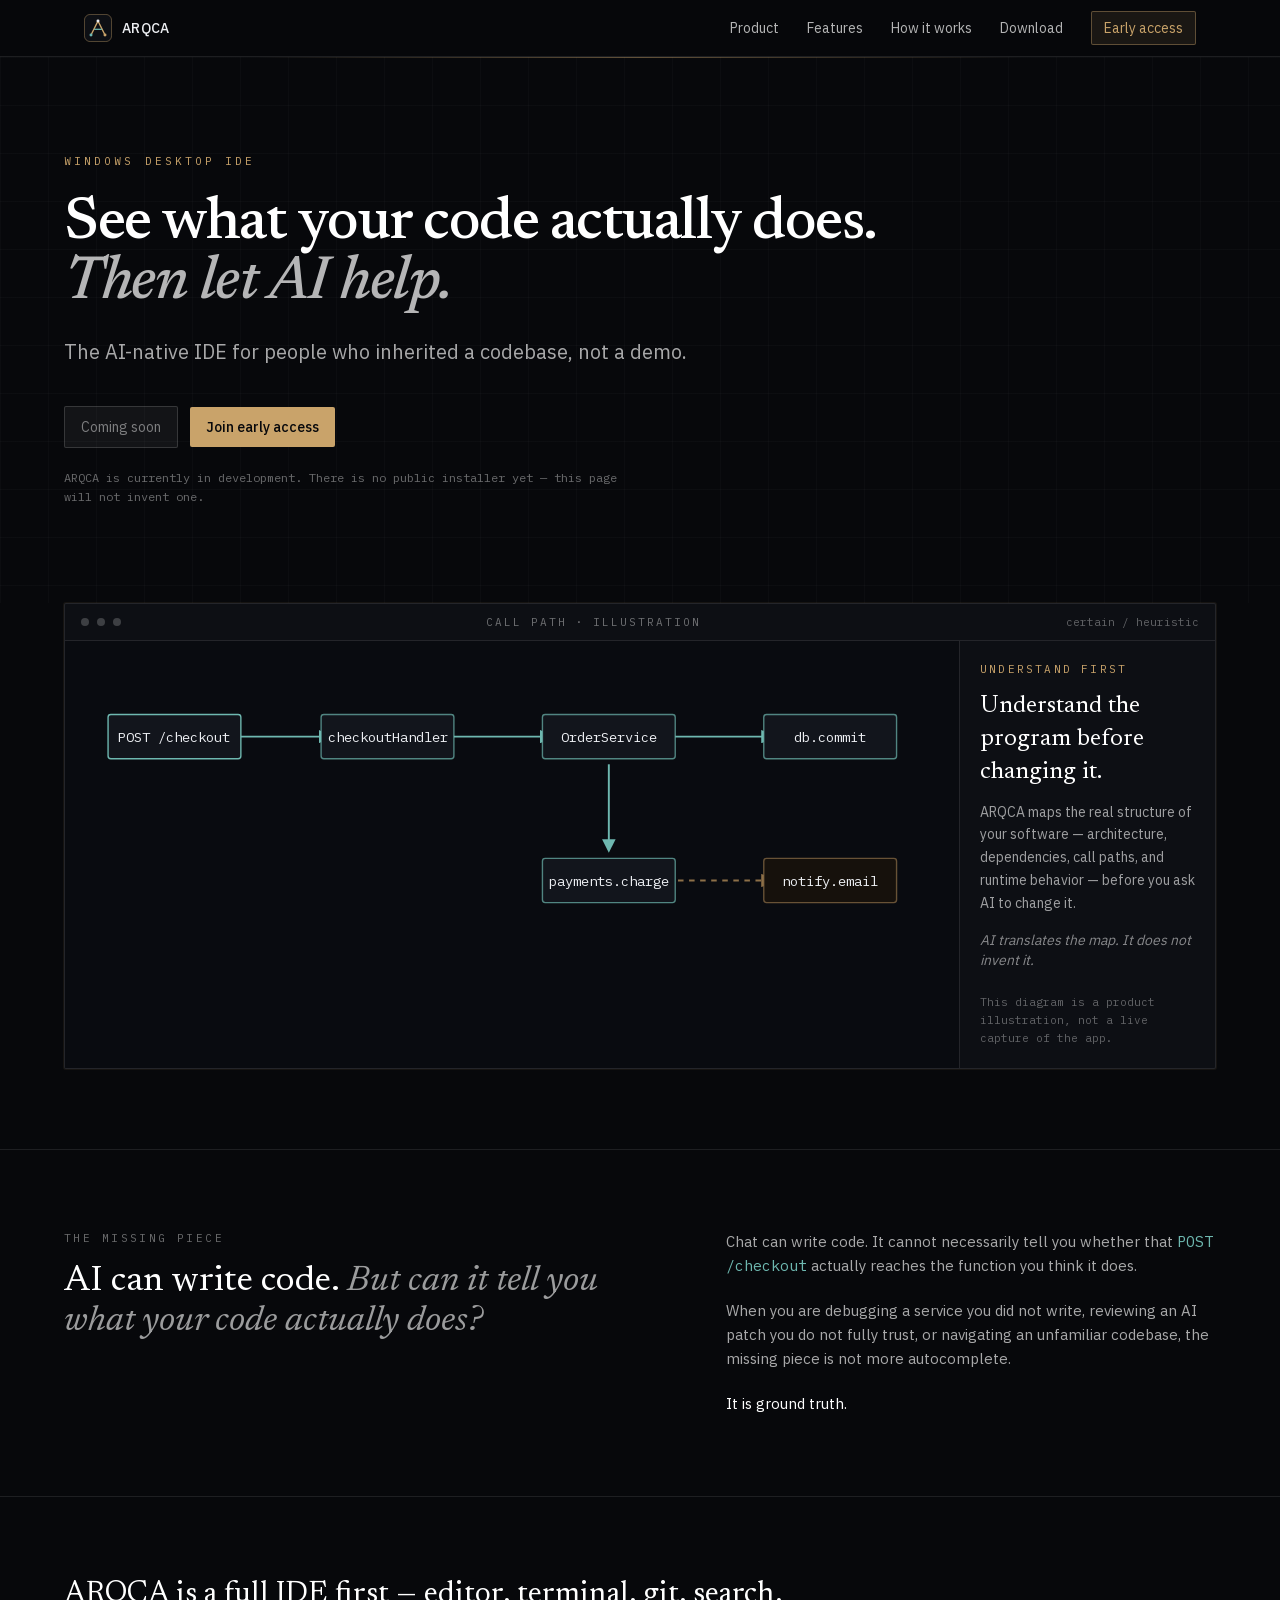
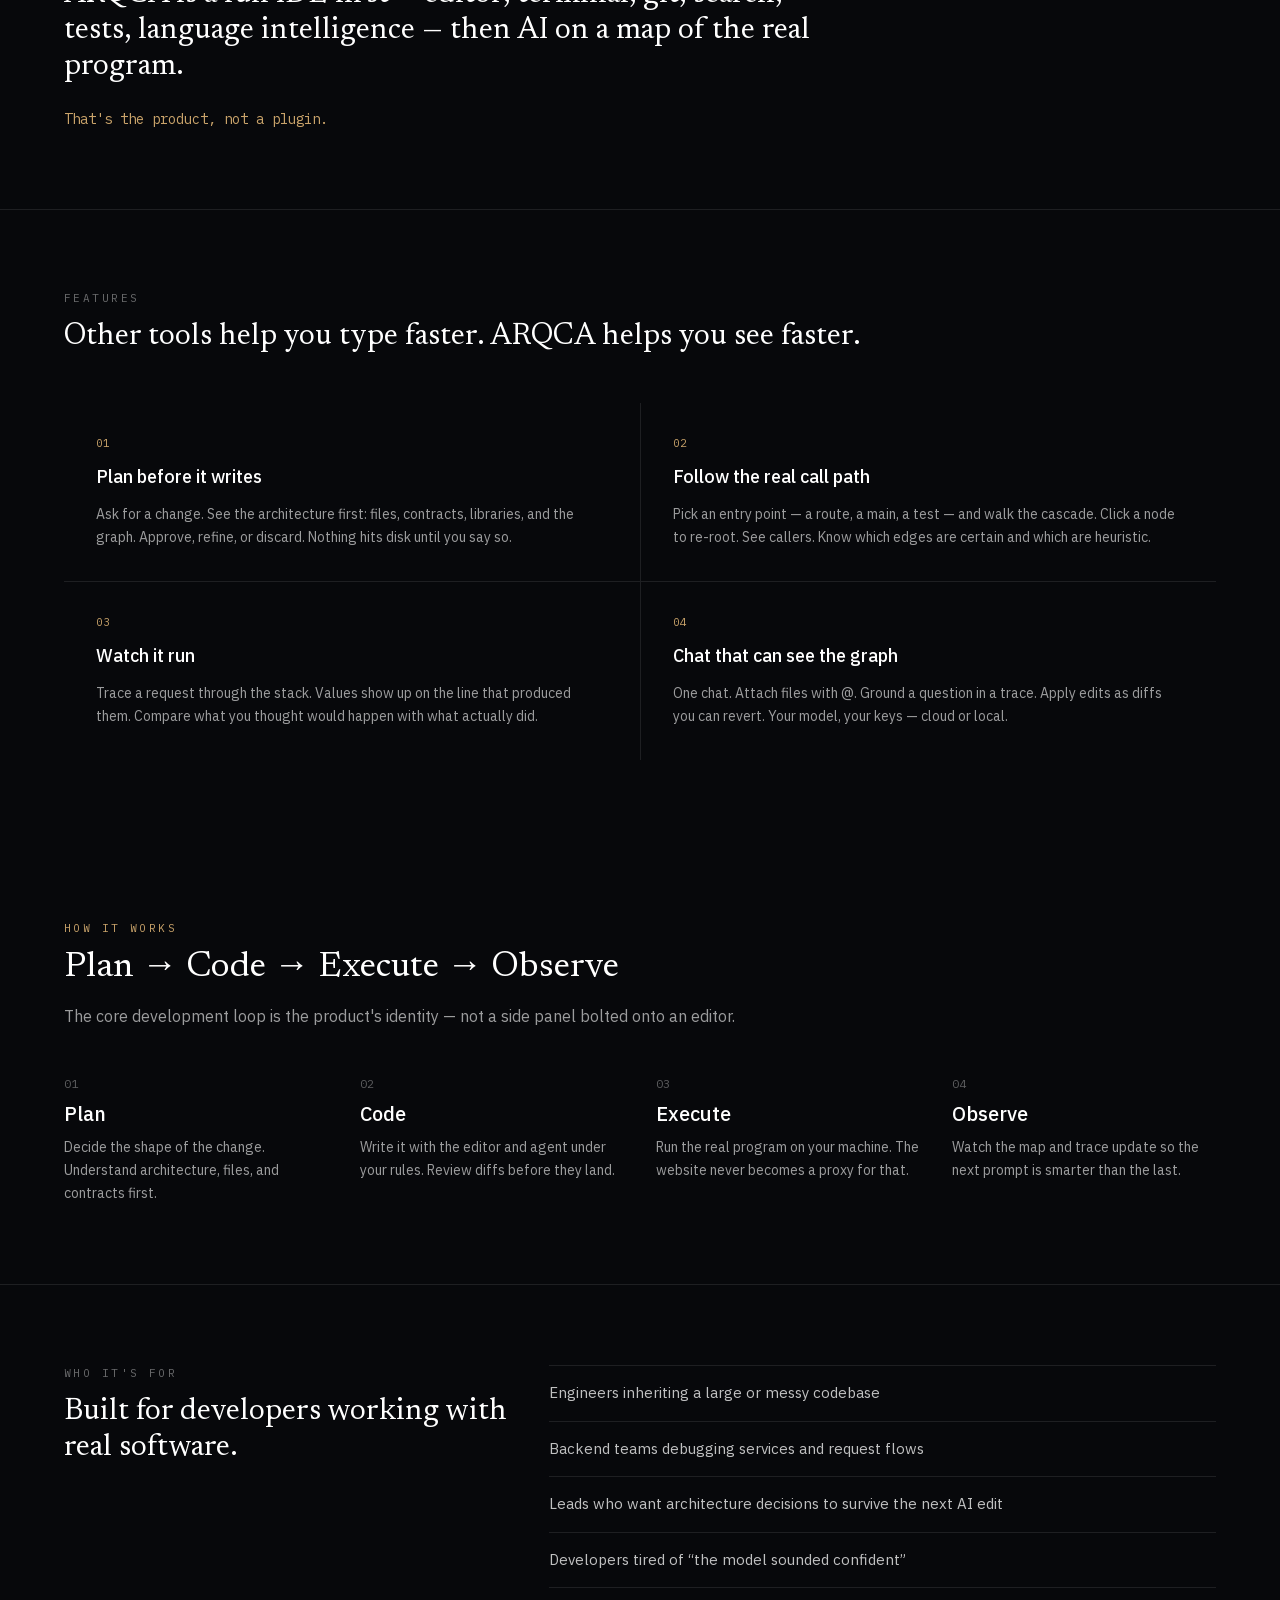
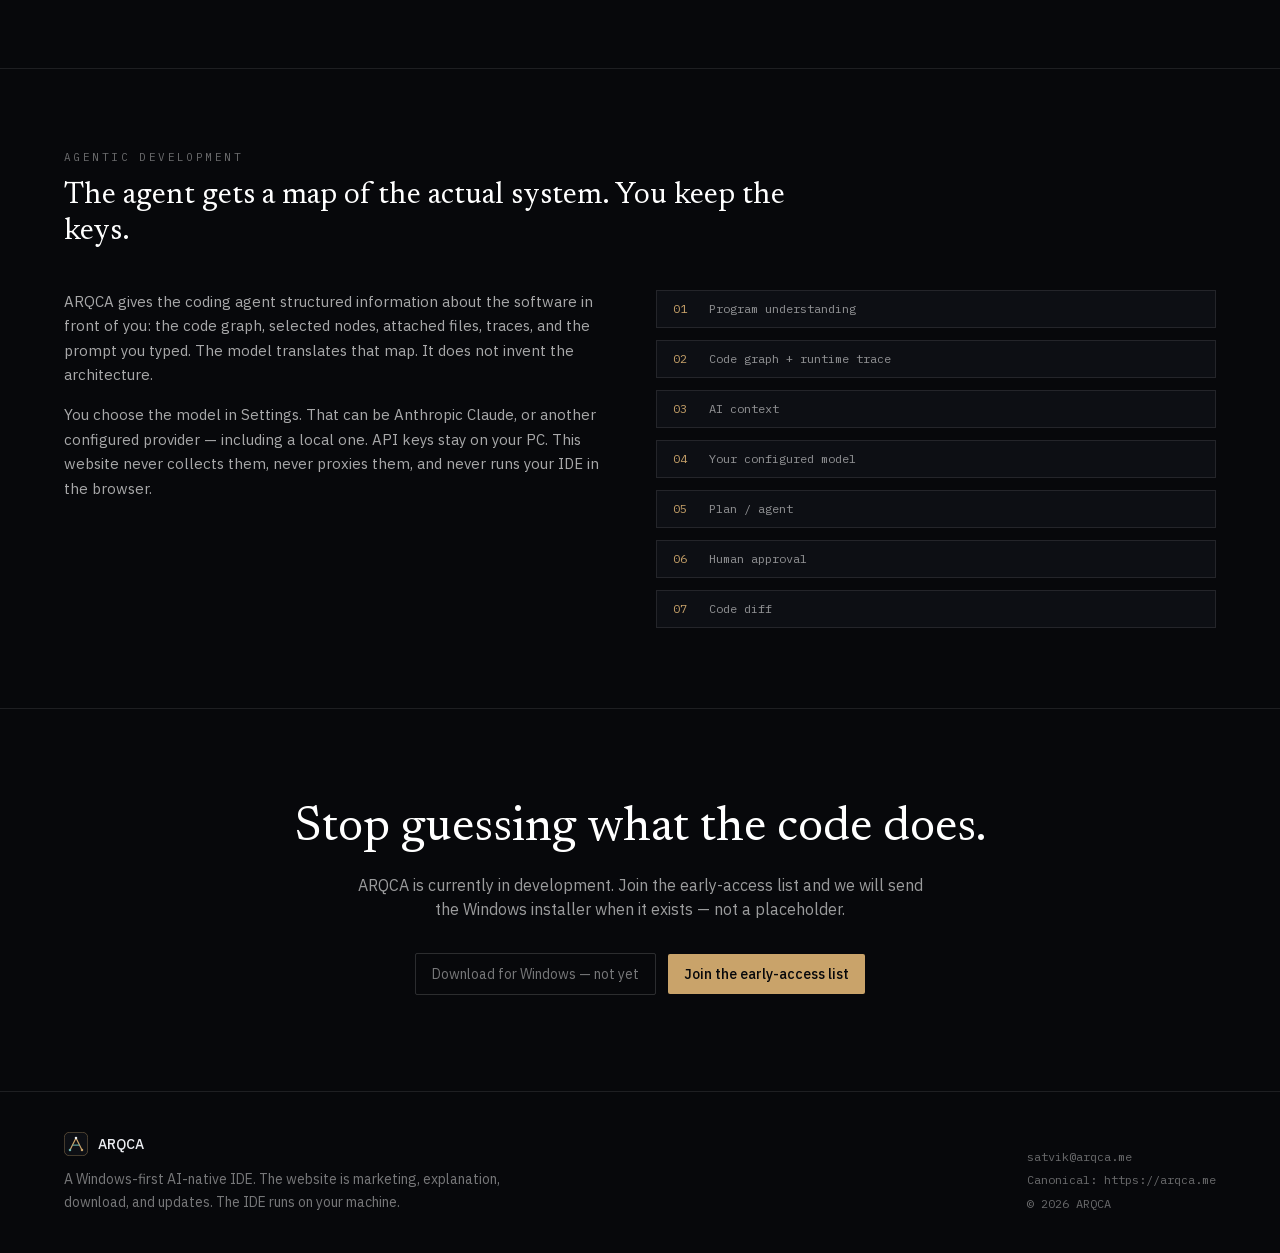
==== index.html @ 0c378342 "Publish the ARQCA landing page at arqca.me." ====
<!DOCTYPE html><!--5gF5_9AccAiLp1aQoMOlL--><html lang="en" class="__variable_987bfa __variable_e51aef __variable_9f0762"><head><meta charSet="utf-8"/><meta name="viewport" content="width=device-width, initial-scale=1"/><link rel="stylesheet" href="/_next/static/css/b183171ce0cf2867.css" data-precedence="next"/><link rel="preload" as="script" fetchPriority="low" href="/_next/static/chunks/webpack-51d63dc79d7a631f.js"/><script src="/_next/static/chunks/4bd1b696-c023c6e3521b1417.js" async=""></script><script src="/_next/static/chunks/255-09fb0d129bb12f51.js" async=""></script><script src="/_next/static/chunks/main-app-10377d242d7469f9.js" async=""></script><script src="/_next/static/chunks/app/page-370abb312e27a02f.js" async=""></script><meta name="theme-color" content="#07080b"/><meta name="color-scheme" content="dark"/><title>ARQCA — See What Your Code Actually Does</title><meta name="description" content="ARQCA is an AI-native desktop IDE that maps your codebase, traces execution, and helps AI understand your software before changing it."/><meta name="application-name" content="ARQCA"/><meta name="author" content="ARQCA"/><meta name="keywords" content="ARQCA,AI IDE,desktop IDE,code graph,execution tracing,program understanding,Windows IDE"/><meta name="creator" content="ARQCA"/><meta name="robots" content="index, follow"/><link rel="canonical" href="https://arqca.me/"/><meta property="og:title" content="ARQCA — See What Your Code Actually Does"/><meta property="og:description" content="ARQCA is an AI-native desktop IDE that maps your codebase, traces execution, and helps AI understand your software before changing it."/><meta property="og:url" content="https://arqca.me/"/><meta property="og:site_name" content="ARQCA"/><meta property="og:locale" content="en_US"/><meta property="og:image" content="https://arqca.me/og.png"/><meta property="og:image:width" content="1200"/><meta property="og:image:height" content="630"/><meta property="og:image:alt" content="ARQCA — See what your code actually does"/><meta property="og:type" content="website"/><meta name="twitter:card" content="summary_large_image"/><meta name="twitter:title" content="ARQCA — See What Your Code Actually Does"/><meta name="twitter:description" content="ARQCA is an AI-native desktop IDE that maps your codebase, traces execution, and helps AI understand your software before changing it."/><meta name="twitter:image" content="https://arqca.me/og.png"/><link rel="icon" href="/favicon.svg" type="image/svg+xml"/><link rel="apple-touch-icon" href="/apple-touch-icon.png"/><script src="/_next/static/chunks/polyfills-42372ed130431b0a.js" noModule=""></script></head><body class="font-sans antialiased"><div hidden=""><!--$--><!--/$--></div><script type="application/ld+json">{"@context":"https://schema.org","@type":"SoftwareApplication","name":"ARQCA","applicationCategory":"DeveloperApplication","operatingSystem":"Windows","url":"https://arqca.me","description":"ARQCA is an AI-native desktop IDE that maps your codebase, traces execution, and helps AI understand your software before changing it.","offers":{"@type":"Offer","availability":"https://schema.org/PreOrder","price":"0","priceCurrency":"USD"}}</script><a href="#main" class="sr-only focus:not-sr-only focus:fixed focus:left-4 focus:top-4 focus:z-50 focus:bg-brass focus:px-3 focus:py-2 focus:text-ink">Skip to content</a><div id="top" class="min-h-screen bg-ink"><header class="sticky top-0 z-40 border-b border-line bg-ink/80 backdrop-blur-md"><div class="mx-auto flex h-14 max-w-site items-center justify-between px-5"><a href="#top" class="flex items-center gap-2.5 text-sm font-medium tracking-wide"><svg class="h-7 w-7" viewBox="0 0 32 32" fill="none" aria-hidden="true"><rect width="32" height="32" rx="7" fill="#0d0f14"></rect><rect x="0.5" y="0.5" width="31" height="31" rx="6.5" stroke="#c9a36a" stroke-opacity="0.45"></rect><path d="M8 24 L16 8 L24 24" stroke="#c9a36a" stroke-width="1.6" stroke-linejoin="round"></path><path d="M11.5 17.5 H20.5" stroke="#6eb8b0" stroke-width="1.4"></path><circle cx="8" cy="24" r="1.7" fill="#6eb8b0"></circle><circle cx="16" cy="8" r="1.7" fill="#eceef2"></circle><circle cx="24" cy="24" r="1.7" fill="#c9a36a"></circle></svg><span>ARQCA</span></a><nav class="hidden items-center gap-7 text-sm text-white/70 md:flex" aria-label="Primary"><a href="#product" class="transition hover:text-white">Product</a><a href="#features" class="transition hover:text-white">Features</a><a href="#how-it-works" class="transition hover:text-white">How it works</a><a href="#download" class="transition hover:text-white">Download</a><a href="mailto:satvik@arqca.me?subject=ARQCA%20early%20access" class="rounded-sm border border-brass/40 bg-brass/10 px-3 py-1.5 text-brass transition hover:bg-brass/20">Early access</a></nav><button type="button" class="inline-flex h-9 w-9 items-center justify-center rounded-sm border border-line text-white/80 md:hidden" aria-expanded="false" aria-controls="mobile-nav" aria-label="Open menu"><span class="sr-only">Menu</span><svg width="16" height="16" viewBox="0 0 16 16" fill="none" aria-hidden="true"><path d="M2 4 H14 M2 8 H14 M2 12 H14" stroke="currentColor" stroke-width="1.4"></path></svg></button></div></header><main id="main"><section class="relative overflow-hidden px-5 pb-16 pt-16 md:pb-24 md:pt-24"><div class="pointer-events-none absolute inset-0 bg-grid opacity-70"></div><div class="pointer-events-none absolute left-1/2 top-0 h-px w-[min(100%,48rem)] -translate-x-1/2 hairline"></div><div class="relative mx-auto max-w-site"><p class="mb-6 font-mono text-[11px] uppercase tracking-[0.28em] text-brass">Windows desktop IDE</p><h1 class="max-w-4xl font-display text-4xl font-medium leading-[1.12] tracking-tight text-white sm:text-5xl md:text-6xl">See what your code actually does.<!-- --> <span class="italic text-white/70">Then let AI help.</span></h1><p class="mt-6 max-w-2xl text-lg leading-relaxed text-white/65 md:text-xl">The AI-native IDE for people who inherited a codebase, not a demo.</p><div class="mt-10 flex flex-wrap items-center gap-3"><span class="inline-flex cursor-default items-center rounded-sm border border-white/15 bg-white/5 px-4 py-2.5 text-sm text-white/45" title="The Windows installer is not public yet.">Coming soon</span><a href="mailto:satvik@arqca.me?subject=ARQCA%20early%20access" class="inline-flex items-center rounded-sm bg-brass px-4 py-2.5 text-sm font-medium text-ink transition hover:bg-[#d4b07a]">Join early access</a></div><p class="mt-5 max-w-xl font-mono text-xs leading-relaxed text-white/40">ARQCA is currently in development. There is no public installer yet — this page will not invent one.</p></div></section><section id="product" class="scroll-mt-20 px-5 pb-20"><div class="mx-auto max-w-site"><div class="overflow-hidden rounded-sm border border-line bg-ink-raised shadow-[0_0_0_1px_rgba(201,163,106,0.08)]"><div class="flex items-center justify-between border-b border-line px-4 py-2.5"><div class="flex items-center gap-2"><span class="h-2 w-2 rounded-full bg-white/20"></span><span class="h-2 w-2 rounded-full bg-white/20"></span><span class="h-2 w-2 rounded-full bg-white/20"></span></div><p class="font-mono text-[11px] uppercase tracking-[0.18em] text-white/40">Call path · illustration</p><p class="hidden font-mono text-[11px] text-white/35 sm:block">certain / heuristic</p></div><div class="grid gap-0 lg:grid-cols-[minmax(0,1fr)_16rem]"><div class="relative min-h-[280px] overflow-x-auto bg-[#090b10] p-4 md:p-8"><svg viewBox="0 0 600 210" class="h-auto w-full min-w-[32rem]" role="img" aria-labelledby="graph-title graph-desc"><title id="graph-title">Illustrated call path for POST /checkout</title><desc id="graph-desc">A route leads to a handler, then a service, a database commit, a payments call, and a heuristic email edge.</desc><defs><marker id="arrow" viewBox="0 0 10 10" refX="8" refY="5" markerWidth="7" markerHeight="7" orient="auto-start-reverse"><path d="M 0 0 L 10 5 L 0 10 z" fill="#6eb8b0"></path></marker><marker id="arrow-dim" viewBox="0 0 10 10" refX="8" refY="5" markerWidth="7" markerHeight="7" orient="auto-start-reverse"><path d="M 0 0 L 10 5 L 0 10 z" fill="#8d7048"></path></marker></defs><line x1="88" y1="46" x2="168" y2="46" stroke="#6eb8b0" stroke-width="1.4" marker-end="url(#arrow)"></line><line x1="252" y1="46" x2="328" y2="46" stroke="#6eb8b0" stroke-width="1.4" marker-end="url(#arrow)"></line><line x1="412" y1="46" x2="488" y2="46" stroke="#6eb8b0" stroke-width="1.4" marker-end="url(#arrow)"></line><line x1="370" y1="66" x2="370" y2="128" stroke="#6eb8b0" stroke-width="1.4" marker-end="url(#arrow)"></line><line x1="412" y1="150" x2="488" y2="150" stroke="#8d7048" stroke-width="1.4" stroke-dasharray="4 4" marker-end="url(#arrow-dim)"></line><g><rect x="8" y="30" width="96" height="32" rx="2" fill="#12151c" stroke="#6eb8b0" stroke-opacity="1"></rect><text x="56" y="50" text-anchor="middle" fill="#eceef2" font-size="10" font-family="IBM Plex Mono, ui-monospace, monospace">POST /checkout</text></g><g><rect x="162" y="30" width="96" height="32" rx="2" fill="#12151c" stroke="#6eb8b0" stroke-opacity="0.7"></rect><text x="210" y="50" text-anchor="middle" fill="#eceef2" font-size="10" font-family="IBM Plex Mono, ui-monospace, monospace">checkoutHandler</text></g><g><rect x="322" y="30" width="96" height="32" rx="2" fill="#12151c" stroke="#6eb8b0" stroke-opacity="0.7"></rect><text x="370" y="50" text-anchor="middle" fill="#eceef2" font-size="10" font-family="IBM Plex Mono, ui-monospace, monospace">OrderService</text></g><g><rect x="482" y="30" width="96" height="32" rx="2" fill="#12151c" stroke="#6eb8b0" stroke-opacity="0.7"></rect><text x="530" y="50" text-anchor="middle" fill="#eceef2" font-size="10" font-family="IBM Plex Mono, ui-monospace, monospace">db.commit</text></g><g><rect x="322" y="134" width="96" height="32" rx="2" fill="#12151c" stroke="#6eb8b0" stroke-opacity="0.7"></rect><text x="370" y="154" text-anchor="middle" fill="#eceef2" font-size="10" font-family="IBM Plex Mono, ui-monospace, monospace">payments.charge</text></g><g><rect x="482" y="134" width="96" height="32" rx="2" fill="#16110c" stroke="#8d7048" stroke-opacity="0.7"></rect><text x="530" y="154" text-anchor="middle" fill="#eceef2" font-size="10" font-family="IBM Plex Mono, ui-monospace, monospace">notify.email</text></g></svg></div><aside class="border-t border-line p-5 lg:border-l lg:border-t-0"><p class="font-mono text-[11px] uppercase tracking-[0.2em] text-brass">Understand first</p><h2 class="mt-3 font-display text-2xl leading-snug text-white">Understand the program before changing it.</h2><p class="mt-3 text-sm leading-relaxed text-white/60">ARQCA maps the real structure of your software — architecture, dependencies, call paths, and runtime behavior — before you ask AI to change it.</p><p class="mt-4 text-sm italic text-white/50">AI translates the map. It does not invent it.</p><p class="mt-6 font-mono text-[11px] leading-relaxed text-white/35">This diagram is a product illustration, not a live capture of the app.</p></aside></div></div></div></section><section class="border-y border-line px-5 py-20"><div class="mx-auto grid max-w-site gap-12 md:grid-cols-[minmax(0,1.1fr)_minmax(0,0.9fr)] md:gap-16"><div><p class="font-mono text-[11px] uppercase tracking-[0.22em] text-white/40">The missing piece</p><h2 class="mt-4 font-display text-3xl leading-tight text-white md:text-4xl">AI can write code.<!-- --> <span class="italic text-white/60">But can it tell you what your code actually does?</span></h2></div><div class="space-y-5 text-[15px] leading-relaxed text-white/65"><p>Chat can write code. It cannot necessarily tell you whether that<!-- --> <code class="font-mono text-signal">POST /checkout</code> actually reaches the function you think it does.</p><p>When you are debugging a service you did not write, reviewing an AI patch you do not fully trust, or navigating an unfamiliar codebase, the missing piece is not more autocomplete.</p><p class="text-white">It is ground truth.</p></div></div></section><section class="px-5 py-20"><div class="mx-auto max-w-site"><p class="max-w-3xl font-display text-2xl leading-snug text-white md:text-3xl">ARQCA is a full IDE first — editor, terminal, git, search, tests, language intelligence — then AI on a map of the real program.</p><p class="mt-6 font-mono text-sm text-brass">That&#x27;s the product, not a plugin.</p></div></section><section id="features" class="scroll-mt-20 border-t border-line px-5 py-20"><div class="mx-auto max-w-site"><p class="font-mono text-[11px] uppercase tracking-[0.22em] text-white/40">Features</p><h2 class="mt-3 font-display text-3xl text-white">Other tools help you type faster. ARQCA helps you see faster.</h2><div class="mt-12 grid gap-px bg-line sm:grid-cols-2"><article class="bg-ink p-6 md:p-8"><p class="font-mono text-[11px] text-brass">01</p><h3 class="mt-3 text-lg font-medium text-white">Plan before it writes</h3><p class="mt-3 text-sm leading-relaxed text-white/60">Ask for a change. See the architecture first: files, contracts, libraries, and the graph. Approve, refine, or discard. Nothing hits disk until you say so.</p></article><article class="bg-ink p-6 md:p-8"><p class="font-mono text-[11px] text-brass">02</p><h3 class="mt-3 text-lg font-medium text-white">Follow the real call path</h3><p class="mt-3 text-sm leading-relaxed text-white/60">Pick an entry point — a route, a main, a test — and walk the cascade. Click a node to re-root. See callers. Know which edges are certain and which are heuristic.</p></article><article class="bg-ink p-6 md:p-8"><p class="font-mono text-[11px] text-brass">03</p><h3 class="mt-3 text-lg font-medium text-white">Watch it run</h3><p class="mt-3 text-sm leading-relaxed text-white/60">Trace a request through the stack. Values show up on the line that produced them. Compare what you thought would happen with what actually did.</p></article><article class="bg-ink p-6 md:p-8"><p class="font-mono text-[11px] text-brass">04</p><h3 class="mt-3 text-lg font-medium text-white">Chat that can see the graph</h3><p class="mt-3 text-sm leading-relaxed text-white/60">One chat. Attach files with @. Ground a question in a trace. Apply edits as diffs you can revert. Your model, your keys — cloud or local.</p></article></div></div></section><section id="how-it-works" class="scroll-mt-20 px-5 py-20"><div class="mx-auto max-w-site"><p class="font-mono text-[11px] uppercase tracking-[0.22em] text-brass">How it works</p><h2 class="mt-3 font-display text-3xl text-white md:text-4xl">Plan → Code → Execute → Observe</h2><p class="mt-4 max-w-2xl text-white/60">The core development loop is the product&#x27;s identity — not a side panel bolted onto an editor.</p><ol class="mt-12 grid gap-8 sm:grid-cols-2 lg:grid-cols-4"><li><p class="font-mono text-xs text-white/35">01</p><h3 class="mt-2 text-xl font-medium text-white">Plan</h3><p class="mt-2 text-sm leading-relaxed text-white/60">Decide the shape of the change. Understand architecture, files, and contracts first.</p></li><li><p class="font-mono text-xs text-white/35">02</p><h3 class="mt-2 text-xl font-medium text-white">Code</h3><p class="mt-2 text-sm leading-relaxed text-white/60">Write it with the editor and agent under your rules. Review diffs before they land.</p></li><li><p class="font-mono text-xs text-white/35">03</p><h3 class="mt-2 text-xl font-medium text-white">Execute</h3><p class="mt-2 text-sm leading-relaxed text-white/60">Run the real program on your machine. The website never becomes a proxy for that.</p></li><li><p class="font-mono text-xs text-white/35">04</p><h3 class="mt-2 text-xl font-medium text-white">Observe</h3><p class="mt-2 text-sm leading-relaxed text-white/60">Watch the map and trace update so the next prompt is smarter than the last.</p></li></ol></div></section><section class="border-y border-line px-5 py-20"><div class="mx-auto grid max-w-site gap-10 md:grid-cols-[minmax(0,0.8fr)_minmax(0,1.2fr)]"><div><p class="font-mono text-[11px] uppercase tracking-[0.22em] text-white/40">Who it&#x27;s for</p><h2 class="mt-3 font-display text-3xl text-white">Built for developers working with real software.</h2></div><ul class="space-y-0 divide-y divide-line border-y border-line"><li class="py-4 text-[15px] text-white/75">Engineers inheriting a large or messy codebase</li><li class="py-4 text-[15px] text-white/75">Backend teams debugging services and request flows</li><li class="py-4 text-[15px] text-white/75">Leads who want architecture decisions to survive the next AI edit</li><li class="py-4 text-[15px] text-white/75">Developers tired of “the model sounded confident”</li></ul></div></section><section class="px-5 py-20"><div class="mx-auto max-w-site"><p class="font-mono text-[11px] uppercase tracking-[0.22em] text-white/40">Agentic development</p><h2 class="mt-3 max-w-3xl font-display text-3xl text-white">The agent gets a map of the actual system. You keep the keys.</h2><div class="mt-10 grid gap-8 md:grid-cols-2"><div class="space-y-4 text-[15px] leading-relaxed text-white/65"><p>ARQCA gives the coding agent structured information about the software in front of you: the code graph, selected nodes, attached files, traces, and the prompt you typed. The model translates that map. It does not invent the architecture.</p><p>You choose the model in Settings. That can be Anthropic Claude, or another configured provider — including a local one. API keys stay on your PC. This website never collects them, never proxies them, and never runs your IDE in the browser.</p></div><ol class="space-y-3 font-mono text-xs text-white/55"><li class="flex items-center gap-3 border border-line bg-ink-raised px-4 py-2.5"><span class="w-6 text-brass">01</span><span>Program understanding</span></li><li class="flex items-center gap-3 border border-line bg-ink-raised px-4 py-2.5"><span class="w-6 text-brass">02</span><span>Code graph + runtime trace</span></li><li class="flex items-center gap-3 border border-line bg-ink-raised px-4 py-2.5"><span class="w-6 text-brass">03</span><span>AI context</span></li><li class="flex items-center gap-3 border border-line bg-ink-raised px-4 py-2.5"><span class="w-6 text-brass">04</span><span>Your configured model</span></li><li class="flex items-center gap-3 border border-line bg-ink-raised px-4 py-2.5"><span class="w-6 text-brass">05</span><span>Plan / agent</span></li><li class="flex items-center gap-3 border border-line bg-ink-raised px-4 py-2.5"><span class="w-6 text-brass">06</span><span>Human approval</span></li><li class="flex items-center gap-3 border border-line bg-ink-raised px-4 py-2.5"><span class="w-6 text-brass">07</span><span>Code diff</span></li></ol></div></div></section><section id="download" class="scroll-mt-20 border-t border-line px-5 py-24"><div class="mx-auto max-w-site text-center"><h2 class="font-display text-3xl text-white md:text-5xl">Stop guessing what the code does.</h2><p class="mx-auto mt-5 max-w-xl text-white/60">ARQCA is currently in development. Join the early-access list and we will send the Windows installer when it exists — not a placeholder.</p><div class="mt-8 flex flex-wrap items-center justify-center gap-3"><span class="inline-flex cursor-default items-center rounded-sm border border-white/15 px-4 py-2.5 text-sm text-white/45">Download for Windows — not yet</span><a href="mailto:satvik@arqca.me?subject=ARQCA%20early%20access" class="inline-flex items-center rounded-sm bg-brass px-4 py-2.5 text-sm font-medium text-ink transition hover:bg-[#d4b07a]">Join the early-access list</a></div></div></section></main><footer class="border-t border-line px-5 py-10"><div class="mx-auto flex max-w-site flex-col gap-6 md:flex-row md:items-end md:justify-between"><div><div class="flex items-center gap-2.5"><svg class="h-6 w-6" viewBox="0 0 32 32" fill="none" aria-hidden="true"><rect width="32" height="32" rx="7" fill="#0d0f14"></rect><rect x="0.5" y="0.5" width="31" height="31" rx="6.5" stroke="#c9a36a" stroke-opacity="0.45"></rect><path d="M8 24 L16 8 L24 24" stroke="#c9a36a" stroke-width="1.6" stroke-linejoin="round"></path><path d="M11.5 17.5 H20.5" stroke="#6eb8b0" stroke-width="1.4"></path><circle cx="8" cy="24" r="1.7" fill="#6eb8b0"></circle><circle cx="16" cy="8" r="1.7" fill="#eceef2"></circle><circle cx="24" cy="24" r="1.7" fill="#c9a36a"></circle></svg><span class="text-sm font-medium">ARQCA</span></div><p class="mt-3 max-w-md text-sm leading-relaxed text-white/45">A Windows-first AI-native IDE. The website is marketing, explanation, download, and updates. The IDE runs on your machine.</p></div><div class="font-mono text-xs leading-relaxed text-white/40"><p><a class="hover:text-white" href="mailto:satvik@arqca.me">satvik@arqca.me</a></p><p class="mt-1">Canonical:<!-- --> <a class="hover:text-white" href="https://arqca.me">https://arqca.me</a></p><p class="mt-1">© <!-- -->2026<!-- --> ARQCA</p></div></div></footer></div><!--$--><!--/$--><script src="/_next/static/chunks/webpack-51d63dc79d7a631f.js" id="_R_" async=""></script><script>(self.__next_f=self.__next_f||[]).push([0])</script><script>self.__next_f.push([1,"1:\"$Sreact.fragment\"\n2:I[9766,[],\"\"]\n3:I[8924,[],\"\"]\n4:I[7292,[\"974\",\"static/chunks/app/page-370abb312e27a02f.js\"],\"Navbar\"]\n11:I[7150,[],\"\"]\n:HL[\"/_next/static/css/b183171ce0cf2867.css\",\"style\"]\n"])</script><script>self.__next_f.push([1,"0:{\"P\":null,\"b\":\"5gF5-9AccAiLp1aQoMOlL\",\"p\":\"\",\"c\":[\"\",\"\"],\"i\":false,\"f\":[[[\"\",{\"children\":[\"__PAGE__\",{}]},\"$undefined\",\"$undefined\",true],[\"\",[\"$\",\"$1\",\"c\",{\"children\":[[[\"$\",\"link\",\"0\",{\"rel\":\"stylesheet\",\"href\":\"/_next/static/css/b183171ce0cf2867.css\",\"precedence\":\"next\",\"crossOrigin\":\"$undefined\",\"nonce\":\"$undefined\"}]],[\"$\",\"html\",null,{\"lang\":\"en\",\"className\":\"__variable_987bfa __variable_e51aef __variable_9f0762\",\"children\":[\"$\",\"body\",null,{\"className\":\"font-sans antialiased\",\"children\":[[\"$\",\"script\",null,{\"type\":\"application/ld+json\",\"dangerouslySetInnerHTML\":{\"__html\":\"{\\\"@context\\\":\\\"https://schema.org\\\",\\\"@type\\\":\\\"SoftwareApplication\\\",\\\"name\\\":\\\"ARQCA\\\",\\\"applicationCategory\\\":\\\"DeveloperApplication\\\",\\\"operatingSystem\\\":\\\"Windows\\\",\\\"url\\\":\\\"https://arqca.me\\\",\\\"description\\\":\\\"ARQCA is an AI-native desktop IDE that maps your codebase, traces execution, and helps AI understand your software before changing it.\\\",\\\"offers\\\":{\\\"@type\\\":\\\"Offer\\\",\\\"availability\\\":\\\"https://schema.org/PreOrder\\\",\\\"price\\\":\\\"0\\\",\\\"priceCurrency\\\":\\\"USD\\\"}}\"}}],[\"$\",\"a\",null,{\"href\":\"#main\",\"className\":\"sr-only focus:not-sr-only focus:fixed focus:left-4 focus:top-4 focus:z-50 focus:bg-brass focus:px-3 focus:py-2 focus:text-ink\",\"children\":\"Skip to content\"}],[\"$\",\"$L2\",null,{\"parallelRouterKey\":\"children\",\"error\":\"$undefined\",\"errorStyles\":\"$undefined\",\"errorScripts\":\"$undefined\",\"template\":[\"$\",\"$L3\",null,{}],\"templateStyles\":\"$undefined\",\"templateScripts\":\"$undefined\",\"notFound\":[[\"$\",\"main\",null,{\"className\":\"flex min-h-screen flex-col items-center justify-center bg-ink px-5 text-center\",\"children\":[[\"$\",\"svg\",null,{\"className\":\"h-10 w-10\",\"viewBox\":\"0 0 32 32\",\"fill\":\"none\",\"aria-hidden\":\"true\",\"children\":[[\"$\",\"rect\",null,{\"width\":\"32\",\"height\":\"32\",\"rx\":\"7\",\"fill\":\"#0d0f14\"}],[\"$\",\"rect\",null,{\"x\":\"0.5\",\"y\":\"0.5\",\"width\":\"31\",\"height\":\"31\",\"rx\":\"6.5\",\"stroke\":\"#c9a36a\",\"strokeOpacity\":\"0.45\"}],[\"$\",\"path\",null,{\"d\":\"M8 24 L16 8 L24 24\",\"stroke\":\"#c9a36a\",\"strokeWidth\":\"1.6\",\"strokeLinejoin\":\"round\"}],[\"$\",\"path\",null,{\"d\":\"M11.5 17.5 H20.5\",\"stroke\":\"#6eb8b0\",\"strokeWidth\":\"1.4\"}],[\"$\",\"circle\",null,{\"cx\":\"8\",\"cy\":\"24\",\"r\":\"1.7\",\"fill\":\"#6eb8b0\"}],[\"$\",\"circle\",null,{\"cx\":\"16\",\"cy\":\"8\",\"r\":\"1.7\",\"fill\":\"#eceef2\"}],[\"$\",\"circle\",null,{\"cx\":\"24\",\"cy\":\"24\",\"r\":\"1.7\",\"fill\":\"#c9a36a\"}]]}],[\"$\",\"h1\",null,{\"className\":\"mt-6 font-display text-3xl text-white\",\"children\":\"Page not found\"}],[\"$\",\"p\",null,{\"className\":\"mt-3 text-sm text-white/55\",\"children\":\"ARQCA lives at the homepage. This URL does not exist.\"}],[\"$\",\"a\",null,{\"href\":\"/\",\"className\":\"mt-8 rounded-sm bg-brass px-4 py-2.5 text-sm font-medium text-ink\",\"children\":\"Back to ARQCA\"}]]}],[]],\"forbidden\":\"$undefined\",\"unauthorized\":\"$undefined\"}]]}]}]]}],{\"children\":[\"__PAGE__\",[\"$\",\"$1\",\"c\",{\"children\":[[\"$\",\"div\",null,{\"id\":\"top\",\"className\":\"min-h-screen bg-ink\",\"children\":[[\"$\",\"$L4\",null,{}],[\"$\",\"main\",null,{\"id\":\"main\",\"children\":[[\"$\",\"section\",null,{\"className\":\"relative overflow-hidden px-5 pb-16 pt-16 md:pb-24 md:pt-24\",\"children\":[[\"$\",\"div\",null,{\"className\":\"pointer-events-none absolute inset-0 bg-grid opacity-70\"}],[\"$\",\"div\",null,{\"className\":\"pointer-events-none absolute left-1/2 top-0 h-px w-[min(100%,48rem)] -translate-x-1/2 hairline\"}],[\"$\",\"div\",null,{\"className\":\"relative mx-auto max-w-site\",\"children\":[[\"$\",\"p\",null,{\"className\":\"mb-6 font-mono text-[11px] uppercase tracking-[0.28em] text-brass\",\"children\":\"Windows desktop IDE\"}],[\"$\",\"h1\",null,{\"className\":\"max-w-4xl font-display text-4xl font-medium leading-[1.12] tracking-tight text-white sm:text-5xl md:text-6xl\",\"children\":[\"See what your code actually does.\",\" \",[\"$\",\"span\",null,{\"className\":\"italic text-white/70\",\"children\":\"Then let AI help.\"}]]}],[\"$\",\"p\",null,{\"className\":\"mt-6 max-w-2xl text-lg leading-relaxed text-white/65 md:text-xl\",\"children\":\"The AI-native IDE for people who inherited a codebase, not a demo.\"}],[\"$\",\"div\",null,{\"className\":\"mt-10 flex flex-wrap items-center gap-3\",\"children\":[[\"$\",\"span\",null,{\"className\":\"inline-flex cursor-default items-center rounded-sm border border-white/15 bg-white/5 px-4 py-2.5 text-sm text-white/45\",\"title\":\"The Windows installer is not public yet.\",\"children\":\"Coming soon\"}],[\"$\",\"a\",null,{\"href\":\"mailto:satvik@arqca.me?subject=ARQCA%20early%20access\",\"className\":\"inline-flex items-center rounded-sm bg-brass px-4 py-2.5 text-sm font-medium text-ink transition hover:bg-[#d4b07a]\",\"children\":\"Join early access\"}]]}],\"$L5\"]}]]}],\"$L6\",\"$L7\",\"$L8\",\"$L9\",\"$La\",\"$Lb\",\"$Lc\",\"$Ld\"]}],\"$Le\"]}],null,\"$Lf\"]}],{},null,false]},null,false],\"$L10\",false]],\"m\":\"$undefined\",\"G\":[\"$11\",[]],\"s\":false,\"S\":true}\n"])</script><script>self.__next_f.push([1,"16:I[4431,[],\"OutletBoundary\"]\n18:I[5278,[],\"AsyncMetadataOutlet\"]\n1a:I[4431,[],\"ViewportBoundary\"]\n1c:I[4431,[],\"MetadataBoundary\"]\n1d:\"$Sreact.suspense\"\n5:[\"$\",\"p\",null,{\"className\":\"mt-5 max-w-xl font-mono text-xs leading-relaxed text-white/40\",\"children\":\"ARQCA is currently in development. There is no public installer yet — this page will not invent one.\"}]\n"])</script><script>self.__next_f.push([1,"6:[\"$\",\"section\",null,{\"id\":\"product\",\"className\":\"scroll-mt-20 px-5 pb-20\",\"children\":[\"$\",\"div\",null,{\"className\":\"mx-auto max-w-site\",\"children\":[\"$\",\"div\",null,{\"className\":\"overflow-hidden rounded-sm border border-line bg-ink-raised shadow-[0_0_0_1px_rgba(201,163,106,0.08)]\",\"children\":[[\"$\",\"div\",null,{\"className\":\"flex items-center justify-between border-b border-line px-4 py-2.5\",\"children\":[[\"$\",\"div\",null,{\"className\":\"flex items-center gap-2\",\"children\":[[\"$\",\"span\",null,{\"className\":\"h-2 w-2 rounded-full bg-white/20\"}],[\"$\",\"span\",null,{\"className\":\"h-2 w-2 rounded-full bg-white/20\"}],[\"$\",\"span\",null,{\"className\":\"h-2 w-2 rounded-full bg-white/20\"}]]}],[\"$\",\"p\",null,{\"className\":\"font-mono text-[11px] uppercase tracking-[0.18em] text-white/40\",\"children\":\"Call path · illustration\"}],[\"$\",\"p\",null,{\"className\":\"hidden font-mono text-[11px] text-white/35 sm:block\",\"children\":\"certain / heuristic\"}]]}],[\"$\",\"div\",null,{\"className\":\"grid gap-0 lg:grid-cols-[minmax(0,1fr)_16rem]\",\"children\":[[\"$\",\"div\",null,{\"className\":\"relative min-h-[280px] overflow-x-auto bg-[#090b10] p-4 md:p-8\",\"children\":[\"$\",\"svg\",null,{\"viewBox\":\"0 0 600 210\",\"className\":\"h-auto w-full min-w-[32rem]\",\"role\":\"img\",\"aria-labelledby\":\"graph-title graph-desc\",\"children\":[[\"$\",\"title\",null,{\"id\":\"graph-title\",\"children\":\"Illustrated call path for POST /checkout\"}],[\"$\",\"desc\",null,{\"id\":\"graph-desc\",\"children\":\"A route leads to a handler, then a service, a database commit, a payments call, and a heuristic email edge.\"}],[\"$\",\"defs\",null,{\"children\":[[\"$\",\"marker\",null,{\"id\":\"arrow\",\"viewBox\":\"0 0 10 10\",\"refX\":\"8\",\"refY\":\"5\",\"markerWidth\":\"7\",\"markerHeight\":\"7\",\"orient\":\"auto-start-reverse\",\"children\":[\"$\",\"path\",null,{\"d\":\"M 0 0 L 10 5 L 0 10 z\",\"fill\":\"#6eb8b0\"}]}],[\"$\",\"marker\",null,{\"id\":\"arrow-dim\",\"viewBox\":\"0 0 10 10\",\"refX\":\"8\",\"refY\":\"5\",\"markerWidth\":\"7\",\"markerHeight\":\"7\",\"orient\":\"auto-start-reverse\",\"children\":[\"$\",\"path\",null,{\"d\":\"M 0 0 L 10 5 L 0 10 z\",\"fill\":\"#8d7048\"}]}]]}],[\"$\",\"line\",null,{\"x1\":\"88\",\"y1\":\"46\",\"x2\":\"168\",\"y2\":\"46\",\"stroke\":\"#6eb8b0\",\"strokeWidth\":\"1.4\",\"markerEnd\":\"url(#arrow)\"}],[\"$\",\"line\",null,{\"x1\":\"252\",\"y1\":\"46\",\"x2\":\"328\",\"y2\":\"46\",\"stroke\":\"#6eb8b0\",\"strokeWidth\":\"1.4\",\"markerEnd\":\"url(#arrow)\"}],[\"$\",\"line\",null,{\"x1\":\"412\",\"y1\":\"46\",\"x2\":\"488\",\"y2\":\"46\",\"stroke\":\"#6eb8b0\",\"strokeWidth\":\"1.4\",\"markerEnd\":\"url(#arrow)\"}],[\"$\",\"line\",null,{\"x1\":\"370\",\"y1\":\"66\",\"x2\":\"370\",\"y2\":\"128\",\"stroke\":\"#6eb8b0\",\"strokeWidth\":\"1.4\",\"markerEnd\":\"url(#arrow)\"}],[\"$\",\"line\",null,{\"x1\":\"412\",\"y1\":\"150\",\"x2\":\"488\",\"y2\":\"150\",\"stroke\":\"#8d7048\",\"strokeWidth\":\"1.4\",\"strokeDasharray\":\"4 4\",\"markerEnd\":\"url(#arrow-dim)\"}],[[\"$\",\"g\",\"route\",{\"children\":[[\"$\",\"rect\",null,{\"x\":8,\"y\":30,\"width\":\"96\",\"height\":\"32\",\"rx\":\"2\",\"fill\":\"#12151c\",\"stroke\":\"#6eb8b0\",\"strokeOpacity\":1}],[\"$\",\"text\",null,{\"x\":56,\"y\":50,\"textAnchor\":\"middle\",\"fill\":\"#eceef2\",\"fontSize\":\"10\",\"fontFamily\":\"IBM Plex Mono, ui-monospace, monospace\",\"children\":\"POST /checkout\"}]]}],[\"$\",\"g\",\"handler\",{\"children\":[[\"$\",\"rect\",null,{\"x\":162,\"y\":30,\"width\":\"96\",\"height\":\"32\",\"rx\":\"2\",\"fill\":\"#12151c\",\"stroke\":\"#6eb8b0\",\"strokeOpacity\":0.7}],[\"$\",\"text\",null,{\"x\":210,\"y\":50,\"textAnchor\":\"middle\",\"fill\":\"#eceef2\",\"fontSize\":\"10\",\"fontFamily\":\"IBM Plex Mono, ui-monospace, monospace\",\"children\":\"checkoutHandler\"}]]}],[\"$\",\"g\",\"svc\",{\"children\":[[\"$\",\"rect\",null,{\"x\":322,\"y\":30,\"width\":\"96\",\"height\":\"32\",\"rx\":\"2\",\"fill\":\"#12151c\",\"stroke\":\"#6eb8b0\",\"strokeOpacity\":0.7}],[\"$\",\"text\",null,{\"x\":370,\"y\":50,\"textAnchor\":\"middle\",\"fill\":\"#eceef2\",\"fontSize\":\"10\",\"fontFamily\":\"IBM Plex Mono, ui-monospace, monospace\",\"children\":\"OrderService\"}]]}],[\"$\",\"g\",\"db\",{\"children\":[[\"$\",\"rect\",null,{\"x\":482,\"y\":30,\"width\":\"96\",\"height\":\"32\",\"rx\":\"2\",\"fill\":\"#12151c\",\"stroke\":\"#6eb8b0\",\"strokeOpacity\":0.7}],[\"$\",\"text\",null,{\"x\":530,\"y\":50,\"textAnchor\":\"middle\",\"fill\":\"#eceef2\",\"fontSize\":\"10\",\"fontFamily\":\"IBM Plex Mono, ui-monospace, monospace\",\"children\":\"db.commit\"}]]}],[\"$\",\"g\",\"pay\",{\"children\":[[\"$\",\"rect\",null,{\"x\":322,\"y\":134,\"width\":\"96\",\"height\":\"32\",\"rx\":\"2\",\"fill\":\"#12151c\",\"stroke\":\"#6eb8b0\",\"strokeOpacity\":0.7}],[\"$\",\"text\",null,{\"x\":370,\"y\":154,\"textAnchor\":\"middle\",\"fill\":\"#eceef2\",\"fontSize\":\"10\",\"fontFamily\":\"IBM Plex Mono, ui-monospace, monospace\",\"children\":\"payments.charge\"}]]}],[\"$\",\"g\",\"mail\",{\"children\":[[\"$\",\"rect\",null,{\"x\":482,\"y\":134,\"width\":\"96\",\"height\":\"32\",\"rx\":\"2\",\"fill\":\"#16110c\",\"stroke\":\"#8d7048\",\"strokeOpacity\":0.7}],[\"$\",\"text\",null,{\"x\":530,\"y\":154,\"textAnchor\":\"middle\",\"fill\":\"#eceef2\",\"fontSize\":\"10\",\"fontFamily\":\"IBM Plex Mono, ui-monospace, monospace\",\"children\":\"notify.email\"}]]}]]]}]}],[\"$\",\"aside\",null,{\"className\":\"border-t border-line p-5 lg:border-l lg:border-t-0\",\"children\":[[\"$\",\"p\",null,{\"className\":\"font-mono text-[11px] uppercase tracking-[0.2em] text-brass\",\"children\":\"Understand first\"}],\"$L12\",\"$L13\",\"$L14\",\"$L15\"]}]]}]]}]}]}]\n"])</script><script>self.__next_f.push([1,"7:[\"$\",\"section\",null,{\"className\":\"border-y border-line px-5 py-20\",\"children\":[\"$\",\"div\",null,{\"className\":\"mx-auto grid max-w-site gap-12 md:grid-cols-[minmax(0,1.1fr)_minmax(0,0.9fr)] md:gap-16\",\"children\":[[\"$\",\"div\",null,{\"children\":[[\"$\",\"p\",null,{\"className\":\"font-mono text-[11px] uppercase tracking-[0.22em] text-white/40\",\"children\":\"The missing piece\"}],[\"$\",\"h2\",null,{\"className\":\"mt-4 font-display text-3xl leading-tight text-white md:text-4xl\",\"children\":[\"AI can write code.\",\" \",[\"$\",\"span\",null,{\"className\":\"italic text-white/60\",\"children\":\"But can it tell you what your code actually does?\"}]]}]]}],[\"$\",\"div\",null,{\"className\":\"space-y-5 text-[15px] leading-relaxed text-white/65\",\"children\":[[\"$\",\"p\",null,{\"children\":[\"Chat can write code. It cannot necessarily tell you whether that\",\" \",[\"$\",\"code\",null,{\"className\":\"font-mono text-signal\",\"children\":\"POST /checkout\"}],\" actually reaches the function you think it does.\"]}],[\"$\",\"p\",null,{\"children\":\"When you are debugging a service you did not write, reviewing an AI patch you do not fully trust, or navigating an unfamiliar codebase, the missing piece is not more autocomplete.\"}],[\"$\",\"p\",null,{\"className\":\"text-white\",\"children\":\"It is ground truth.\"}]]}]]}]}]\n"])</script><script>self.__next_f.push([1,"8:[\"$\",\"section\",null,{\"className\":\"px-5 py-20\",\"children\":[\"$\",\"div\",null,{\"className\":\"mx-auto max-w-site\",\"children\":[[\"$\",\"p\",null,{\"className\":\"max-w-3xl font-display text-2xl leading-snug text-white md:text-3xl\",\"children\":\"ARQCA is a full IDE first — editor, terminal, git, search, tests, language intelligence — then AI on a map of the real program.\"}],[\"$\",\"p\",null,{\"className\":\"mt-6 font-mono text-sm text-brass\",\"children\":\"That's the product, not a plugin.\"}]]}]}]\n"])</script><script>self.__next_f.push([1,"9:[\"$\",\"section\",null,{\"id\":\"features\",\"className\":\"scroll-mt-20 border-t border-line px-5 py-20\",\"children\":[\"$\",\"div\",null,{\"className\":\"mx-auto max-w-site\",\"children\":[[\"$\",\"p\",null,{\"className\":\"font-mono text-[11px] uppercase tracking-[0.22em] text-white/40\",\"children\":\"Features\"}],[\"$\",\"h2\",null,{\"className\":\"mt-3 font-display text-3xl text-white\",\"children\":\"Other tools help you type faster. ARQCA helps you see faster.\"}],[\"$\",\"div\",null,{\"className\":\"mt-12 grid gap-px bg-line sm:grid-cols-2\",\"children\":[[\"$\",\"article\",\"01\",{\"className\":\"bg-ink p-6 md:p-8\",\"children\":[[\"$\",\"p\",null,{\"className\":\"font-mono text-[11px] text-brass\",\"children\":\"01\"}],[\"$\",\"h3\",null,{\"className\":\"mt-3 text-lg font-medium text-white\",\"children\":\"Plan before it writes\"}],[\"$\",\"p\",null,{\"className\":\"mt-3 text-sm leading-relaxed text-white/60\",\"children\":\"Ask for a change. See the architecture first: files, contracts, libraries, and the graph. Approve, refine, or discard. Nothing hits disk until you say so.\"}]]}],[\"$\",\"article\",\"02\",{\"className\":\"bg-ink p-6 md:p-8\",\"children\":[[\"$\",\"p\",null,{\"className\":\"font-mono text-[11px] text-brass\",\"children\":\"02\"}],[\"$\",\"h3\",null,{\"className\":\"mt-3 text-lg font-medium text-white\",\"children\":\"Follow the real call path\"}],[\"$\",\"p\",null,{\"className\":\"mt-3 text-sm leading-relaxed text-white/60\",\"children\":\"Pick an entry point — a route, a main, a test — and walk the cascade. Click a node to re-root. See callers. Know which edges are certain and which are heuristic.\"}]]}],[\"$\",\"article\",\"03\",{\"className\":\"bg-ink p-6 md:p-8\",\"children\":[[\"$\",\"p\",null,{\"className\":\"font-mono text-[11px] text-brass\",\"children\":\"03\"}],[\"$\",\"h3\",null,{\"className\":\"mt-3 text-lg font-medium text-white\",\"children\":\"Watch it run\"}],[\"$\",\"p\",null,{\"className\":\"mt-3 text-sm leading-relaxed text-white/60\",\"children\":\"Trace a request through the stack. Values show up on the line that produced them. Compare what you thought would happen with what actually did.\"}]]}],[\"$\",\"article\",\"04\",{\"className\":\"bg-ink p-6 md:p-8\",\"children\":[[\"$\",\"p\",null,{\"className\":\"font-mono text-[11px] text-brass\",\"children\":\"04\"}],[\"$\",\"h3\",null,{\"className\":\"mt-3 text-lg font-medium text-white\",\"children\":\"Chat that can see the graph\"}],[\"$\",\"p\",null,{\"className\":\"mt-3 text-sm leading-relaxed text-white/60\",\"children\":\"One chat. Attach files with @. Ground a question in a trace. Apply edits as diffs you can revert. Your model, your keys — cloud or local.\"}]]}]]}]]}]}]\n"])</script><script>self.__next_f.push([1,"a:[\"$\",\"section\",null,{\"id\":\"how-it-works\",\"className\":\"scroll-mt-20 px-5 py-20\",\"children\":[\"$\",\"div\",null,{\"className\":\"mx-auto max-w-site\",\"children\":[[\"$\",\"p\",null,{\"className\":\"font-mono text-[11px] uppercase tracking-[0.22em] text-brass\",\"children\":\"How it works\"}],[\"$\",\"h2\",null,{\"className\":\"mt-3 font-display text-3xl text-white md:text-4xl\",\"children\":\"Plan → Code → Execute → Observe\"}],[\"$\",\"p\",null,{\"className\":\"mt-4 max-w-2xl text-white/60\",\"children\":\"The core development loop is the product's identity — not a side panel bolted onto an editor.\"}],[\"$\",\"ol\",null,{\"className\":\"mt-12 grid gap-8 sm:grid-cols-2 lg:grid-cols-4\",\"children\":[[\"$\",\"li\",\"01\",{\"children\":[[\"$\",\"p\",null,{\"className\":\"font-mono text-xs text-white/35\",\"children\":\"01\"}],[\"$\",\"h3\",null,{\"className\":\"mt-2 text-xl font-medium text-white\",\"children\":\"Plan\"}],[\"$\",\"p\",null,{\"className\":\"mt-2 text-sm leading-relaxed text-white/60\",\"children\":\"Decide the shape of the change. Understand architecture, files, and contracts first.\"}]]}],[\"$\",\"li\",\"02\",{\"children\":[[\"$\",\"p\",null,{\"className\":\"font-mono text-xs text-white/35\",\"children\":\"02\"}],[\"$\",\"h3\",null,{\"className\":\"mt-2 text-xl font-medium text-white\",\"children\":\"Code\"}],[\"$\",\"p\",null,{\"className\":\"mt-2 text-sm leading-relaxed text-white/60\",\"children\":\"Write it with the editor and agent under your rules. Review diffs before they land.\"}]]}],[\"$\",\"li\",\"03\",{\"children\":[[\"$\",\"p\",null,{\"className\":\"font-mono text-xs text-white/35\",\"children\":\"03\"}],[\"$\",\"h3\",null,{\"className\":\"mt-2 text-xl font-medium text-white\",\"children\":\"Execute\"}],[\"$\",\"p\",null,{\"className\":\"mt-2 text-sm leading-relaxed text-white/60\",\"children\":\"Run the real program on your machine. The website never becomes a proxy for that.\"}]]}],[\"$\",\"li\",\"04\",{\"children\":[[\"$\",\"p\",null,{\"className\":\"font-mono text-xs text-white/35\",\"children\":\"04\"}],[\"$\",\"h3\",null,{\"className\":\"mt-2 text-xl font-medium text-white\",\"children\":\"Observe\"}],[\"$\",\"p\",null,{\"className\":\"mt-2 text-sm leading-relaxed text-white/60\",\"children\":\"Watch the map and trace update so the next prompt is smarter than the last.\"}]]}]]}]]}]}]\n"])</script><script>self.__next_f.push([1,"b:[\"$\",\"section\",null,{\"className\":\"border-y border-line px-5 py-20\",\"children\":[\"$\",\"div\",null,{\"className\":\"mx-auto grid max-w-site gap-10 md:grid-cols-[minmax(0,0.8fr)_minmax(0,1.2fr)]\",\"children\":[[\"$\",\"div\",null,{\"children\":[[\"$\",\"p\",null,{\"className\":\"font-mono text-[11px] uppercase tracking-[0.22em] text-white/40\",\"children\":\"Who it's for\"}],[\"$\",\"h2\",null,{\"className\":\"mt-3 font-display text-3xl text-white\",\"children\":\"Built for developers working with real software.\"}]]}],[\"$\",\"ul\",null,{\"className\":\"space-y-0 divide-y divide-line border-y border-line\",\"children\":[[\"$\",\"li\",\"Engineers inheriting a large or messy codebase\",{\"className\":\"py-4 text-[15px] text-white/75\",\"children\":\"Engineers inheriting a large or messy codebase\"}],[\"$\",\"li\",\"Backend teams debugging services and request flows\",{\"className\":\"py-4 text-[15px] text-white/75\",\"children\":\"Backend teams debugging services and request flows\"}],[\"$\",\"li\",\"Leads who want architecture decisions to survive the next AI edit\",{\"className\":\"py-4 text-[15px] text-white/75\",\"children\":\"Leads who want architecture decisions to survive the next AI edit\"}],[\"$\",\"li\",\"Developers tired of “the model sounded confident”\",{\"className\":\"py-4 text-[15px] text-white/75\",\"children\":\"Developers tired of “the model sounded confident”\"}]]}]]}]}]\n"])</script><script>self.__next_f.push([1,"c:[\"$\",\"section\",null,{\"className\":\"px-5 py-20\",\"children\":[\"$\",\"div\",null,{\"className\":\"mx-auto max-w-site\",\"children\":[[\"$\",\"p\",null,{\"className\":\"font-mono text-[11px] uppercase tracking-[0.22em] text-white/40\",\"children\":\"Agentic development\"}],[\"$\",\"h2\",null,{\"className\":\"mt-3 max-w-3xl font-display text-3xl text-white\",\"children\":\"The agent gets a map of the actual system. You keep the keys.\"}],[\"$\",\"div\",null,{\"className\":\"mt-10 grid gap-8 md:grid-cols-2\",\"children\":[[\"$\",\"div\",null,{\"className\":\"space-y-4 text-[15px] leading-relaxed text-white/65\",\"children\":[[\"$\",\"p\",null,{\"children\":\"ARQCA gives the coding agent structured information about the software in front of you: the code graph, selected nodes, attached files, traces, and the prompt you typed. The model translates that map. It does not invent the architecture.\"}],[\"$\",\"p\",null,{\"children\":\"You choose the model in Settings. That can be Anthropic Claude, or another configured provider — including a local one. API keys stay on your PC. This website never collects them, never proxies them, and never runs your IDE in the browser.\"}]]}],[\"$\",\"ol\",null,{\"className\":\"space-y-3 font-mono text-xs text-white/55\",\"children\":[[\"$\",\"li\",\"Program understanding\",{\"className\":\"flex items-center gap-3 border border-line bg-ink-raised px-4 py-2.5\",\"children\":[[\"$\",\"span\",null,{\"className\":\"w-6 text-brass\",\"children\":\"01\"}],[\"$\",\"span\",null,{\"children\":\"Program understanding\"}]]}],[\"$\",\"li\",\"Code graph + runtime trace\",{\"className\":\"flex items-center gap-3 border border-line bg-ink-raised px-4 py-2.5\",\"children\":[[\"$\",\"span\",null,{\"className\":\"w-6 text-brass\",\"children\":\"02\"}],[\"$\",\"span\",null,{\"children\":\"Code graph + runtime trace\"}]]}],[\"$\",\"li\",\"AI context\",{\"className\":\"flex items-center gap-3 border border-line bg-ink-raised px-4 py-2.5\",\"children\":[[\"$\",\"span\",null,{\"className\":\"w-6 text-brass\",\"children\":\"03\"}],[\"$\",\"span\",null,{\"children\":\"AI context\"}]]}],[\"$\",\"li\",\"Your configured model\",{\"className\":\"flex items-center gap-3 border border-line bg-ink-raised px-4 py-2.5\",\"children\":[[\"$\",\"span\",null,{\"className\":\"w-6 text-brass\",\"children\":\"04\"}],[\"$\",\"span\",null,{\"children\":\"Your configured model\"}]]}],[\"$\",\"li\",\"Plan / agent\",{\"className\":\"flex items-center gap-3 border border-line bg-ink-raised px-4 py-2.5\",\"children\":[[\"$\",\"span\",null,{\"className\":\"w-6 text-brass\",\"children\":\"05\"}],[\"$\",\"span\",null,{\"children\":\"Plan / agent\"}]]}],[\"$\",\"li\",\"Human approval\",{\"className\":\"flex items-center gap-3 border border-line bg-ink-raised px-4 py-2.5\",\"children\":[[\"$\",\"span\",null,{\"className\":\"w-6 text-brass\",\"children\":\"06\"}],[\"$\",\"span\",null,{\"children\":\"Human approval\"}]]}],[\"$\",\"li\",\"Code diff\",{\"className\":\"flex items-center gap-3 border border-line bg-ink-raised px-4 py-2.5\",\"children\":[[\"$\",\"span\",null,{\"className\":\"w-6 text-brass\",\"children\":\"07\"}],[\"$\",\"span\",null,{\"children\":\"Code diff\"}]]}]]}]]}]]}]}]\n"])</script><script>self.__next_f.push([1,"d:[\"$\",\"section\",null,{\"id\":\"download\",\"className\":\"scroll-mt-20 border-t border-line px-5 py-24\",\"children\":[\"$\",\"div\",null,{\"className\":\"mx-auto max-w-site text-center\",\"children\":[[\"$\",\"h2\",null,{\"className\":\"font-display text-3xl text-white md:text-5xl\",\"children\":\"Stop guessing what the code does.\"}],[\"$\",\"p\",null,{\"className\":\"mx-auto mt-5 max-w-xl text-white/60\",\"children\":\"ARQCA is currently in development. Join the early-access list and we will send the Windows installer when it exists — not a placeholder.\"}],[\"$\",\"div\",null,{\"className\":\"mt-8 flex flex-wrap items-center justify-center gap-3\",\"children\":[[\"$\",\"span\",null,{\"className\":\"inline-flex cursor-default items-center rounded-sm border border-white/15 px-4 py-2.5 text-sm text-white/45\",\"children\":\"Download for Windows — not yet\"}],[\"$\",\"a\",null,{\"href\":\"mailto:satvik@arqca.me?subject=ARQCA%20early%20access\",\"className\":\"inline-flex items-center rounded-sm bg-brass px-4 py-2.5 text-sm font-medium text-ink transition hover:bg-[#d4b07a]\",\"children\":\"Join the early-access list\"}]]}]]}]}]\n"])</script><script>self.__next_f.push([1,"e:[\"$\",\"footer\",null,{\"className\":\"border-t border-line px-5 py-10\",\"children\":[\"$\",\"div\",null,{\"className\":\"mx-auto flex max-w-site flex-col gap-6 md:flex-row md:items-end md:justify-between\",\"children\":[[\"$\",\"div\",null,{\"children\":[[\"$\",\"div\",null,{\"className\":\"flex items-center gap-2.5\",\"children\":[[\"$\",\"svg\",null,{\"className\":\"h-6 w-6\",\"viewBox\":\"0 0 32 32\",\"fill\":\"none\",\"aria-hidden\":\"true\",\"children\":[[\"$\",\"rect\",null,{\"width\":\"32\",\"height\":\"32\",\"rx\":\"7\",\"fill\":\"#0d0f14\"}],[\"$\",\"rect\",null,{\"x\":\"0.5\",\"y\":\"0.5\",\"width\":\"31\",\"height\":\"31\",\"rx\":\"6.5\",\"stroke\":\"#c9a36a\",\"strokeOpacity\":\"0.45\"}],[\"$\",\"path\",null,{\"d\":\"M8 24 L16 8 L24 24\",\"stroke\":\"#c9a36a\",\"strokeWidth\":\"1.6\",\"strokeLinejoin\":\"round\"}],[\"$\",\"path\",null,{\"d\":\"M11.5 17.5 H20.5\",\"stroke\":\"#6eb8b0\",\"strokeWidth\":\"1.4\"}],[\"$\",\"circle\",null,{\"cx\":\"8\",\"cy\":\"24\",\"r\":\"1.7\",\"fill\":\"#6eb8b0\"}],[\"$\",\"circle\",null,{\"cx\":\"16\",\"cy\":\"8\",\"r\":\"1.7\",\"fill\":\"#eceef2\"}],[\"$\",\"circle\",null,{\"cx\":\"24\",\"cy\":\"24\",\"r\":\"1.7\",\"fill\":\"#c9a36a\"}]]}],[\"$\",\"span\",null,{\"className\":\"text-sm font-medium\",\"children\":\"ARQCA\"}]]}],[\"$\",\"p\",null,{\"className\":\"mt-3 max-w-md text-sm leading-relaxed text-white/45\",\"children\":\"A Windows-first AI-native IDE. The website is marketing, explanation, download, and updates. The IDE runs on your machine.\"}]]}],[\"$\",\"div\",null,{\"className\":\"font-mono text-xs leading-relaxed text-white/40\",\"children\":[[\"$\",\"p\",null,{\"children\":[\"$\",\"a\",null,{\"className\":\"hover:text-white\",\"href\":\"mailto:satvik@arqca.me\",\"children\":\"satvik@arqca.me\"}]}],[\"$\",\"p\",null,{\"className\":\"mt-1\",\"children\":[\"Canonical:\",\" \",[\"$\",\"a\",null,{\"className\":\"hover:text-white\",\"href\":\"https://arqca.me\",\"children\":\"https://arqca.me\"}]]}],[\"$\",\"p\",null,{\"className\":\"mt-1\",\"children\":[\"© \",2026,\" ARQCA\"]}]]}]]}]}]\n"])</script><script>self.__next_f.push([1,"f:[\"$\",\"$L16\",null,{\"children\":[\"$L17\",[\"$\",\"$L18\",null,{\"promise\":\"$@19\"}]]}]\n10:[\"$\",\"$1\",\"h\",{\"children\":[null,[[\"$\",\"$L1a\",null,{\"children\":\"$L1b\"}],null],[\"$\",\"$L1c\",null,{\"children\":[\"$\",\"div\",null,{\"hidden\":true,\"children\":[\"$\",\"$1d\",null,{\"fallback\":null,\"children\":\"$L1e\"}]}]}]]}]\n"])</script><script>self.__next_f.push([1,"12:[\"$\",\"h2\",null,{\"className\":\"mt-3 font-display text-2xl leading-snug text-white\",\"children\":\"Understand the program before changing it.\"}]\n13:[\"$\",\"p\",null,{\"className\":\"mt-3 text-sm leading-relaxed text-white/60\",\"children\":\"ARQCA maps the real structure of your software — architecture, dependencies, call paths, and runtime behavior — before you ask AI to change it.\"}]\n14:[\"$\",\"p\",null,{\"className\":\"mt-4 text-sm italic text-white/50\",\"children\":\"AI translates the map. It does not invent it.\"}]\n15:[\"$\",\"p\",null,{\"className\":\"mt-6 font-mono text-[11px] leading-relaxed text-white/35\",\"children\":\"This diagram is a product illustration, not a live capture of the app.\"}]\n"])</script><script>self.__next_f.push([1,"1b:[[\"$\",\"meta\",\"0\",{\"charSet\":\"utf-8\"}],[\"$\",\"meta\",\"1\",{\"name\":\"viewport\",\"content\":\"width=device-width, initial-scale=1\"}],[\"$\",\"meta\",\"2\",{\"name\":\"theme-color\",\"content\":\"#07080b\"}],[\"$\",\"meta\",\"3\",{\"name\":\"color-scheme\",\"content\":\"dark\"}]]\n17:null\n"])</script><script>self.__next_f.push([1,"1f:I[622,[],\"IconMark\"]\n"])</script><script>self.__next_f.push([1,"19:{\"metadata\":[[\"$\",\"title\",\"0\",{\"children\":\"ARQCA — See What Your Code Actually Does\"}],[\"$\",\"meta\",\"1\",{\"name\":\"description\",\"content\":\"ARQCA is an AI-native desktop IDE that maps your codebase, traces execution, and helps AI understand your software before changing it.\"}],[\"$\",\"meta\",\"2\",{\"name\":\"application-name\",\"content\":\"ARQCA\"}],[\"$\",\"meta\",\"3\",{\"name\":\"author\",\"content\":\"ARQCA\"}],[\"$\",\"meta\",\"4\",{\"name\":\"keywords\",\"content\":\"ARQCA,AI IDE,desktop IDE,code graph,execution tracing,program understanding,Windows IDE\"}],[\"$\",\"meta\",\"5\",{\"name\":\"creator\",\"content\":\"ARQCA\"}],[\"$\",\"meta\",\"6\",{\"name\":\"robots\",\"content\":\"index, follow\"}],[\"$\",\"link\",\"7\",{\"rel\":\"canonical\",\"href\":\"https://arqca.me/\"}],[\"$\",\"meta\",\"8\",{\"property\":\"og:title\",\"content\":\"ARQCA — See What Your Code Actually Does\"}],[\"$\",\"meta\",\"9\",{\"property\":\"og:description\",\"content\":\"ARQCA is an AI-native desktop IDE that maps your codebase, traces execution, and helps AI understand your software before changing it.\"}],[\"$\",\"meta\",\"10\",{\"property\":\"og:url\",\"content\":\"https://arqca.me/\"}],[\"$\",\"meta\",\"11\",{\"property\":\"og:site_name\",\"content\":\"ARQCA\"}],[\"$\",\"meta\",\"12\",{\"property\":\"og:locale\",\"content\":\"en_US\"}],[\"$\",\"meta\",\"13\",{\"property\":\"og:image\",\"content\":\"https://arqca.me/og.png\"}],[\"$\",\"meta\",\"14\",{\"property\":\"og:image:width\",\"content\":\"1200\"}],[\"$\",\"meta\",\"15\",{\"property\":\"og:image:height\",\"content\":\"630\"}],[\"$\",\"meta\",\"16\",{\"property\":\"og:image:alt\",\"content\":\"ARQCA — See what your code actually does\"}],[\"$\",\"meta\",\"17\",{\"property\":\"og:type\",\"content\":\"website\"}],[\"$\",\"meta\",\"18\",{\"name\":\"twitter:card\",\"content\":\"summary_large_image\"}],[\"$\",\"meta\",\"19\",{\"name\":\"twitter:title\",\"content\":\"ARQCA — See What Your Code Actually Does\"}],[\"$\",\"meta\",\"20\",{\"name\":\"twitter:description\",\"content\":\"ARQCA is an AI-native desktop IDE that maps your codebase, traces execution, and helps AI understand your software before changing it.\"}],[\"$\",\"meta\",\"21\",{\"name\":\"twitter:image\",\"content\":\"https://arqca.me/og.png\"}],[\"$\",\"link\",\"22\",{\"rel\":\"icon\",\"href\":\"/favicon.svg\",\"type\":\"image/svg+xml\"}],[\"$\",\"link\",\"23\",{\"rel\":\"apple-touch-icon\",\"href\":\"/apple-touch-icon.png\"}],[\"$\",\"$L1f\",\"24\",{}]],\"error\":null,\"digest\":\"$undefined\"}\n"])</script><script>self.__next_f.push([1,"1e:\"$19:metadata\"\n"])</script></body></html>
---- _next/static/css/b183171ce0cf2867.css ----
@font-face{font-family:IBM Plex Sans;font-style:normal;font-weight:400;font-stretch:100%;font-display:swap;src:url(/_next/static/media/7b19b489dc6743ba-s.woff2) format("woff2");unicode-range:u+0460-052f,u+1c80-1c8a,u+20b4,u+2de0-2dff,u+a640-a69f,u+fe2e-fe2f}@font-face{font-family:IBM Plex Sans;font-style:normal;font-weight:400;font-stretch:100%;font-display:swap;src:url(/_next/static/media/28793f5c5e3d822d-s.woff2) format("woff2");unicode-range:u+0301,u+0400-045f,u+0490-0491,u+04b0-04b1,u+2116}@font-face{font-family:IBM Plex Sans;font-style:normal;font-weight:400;font-stretch:100%;font-display:swap;src:url(/_next/static/media/c9c3823090ec8b55-s.woff2) format("woff2");unicode-range:u+0370-0377,u+037a-037f,u+0384-038a,u+038c,u+038e-03a1,u+03a3-03ff}@font-face{font-family:IBM Plex Sans;font-style:normal;font-weight:400;font-stretch:100%;font-display:swap;src:url(/_next/static/media/b3bf17a9041d9433-s.woff2) format("woff2");unicode-range:u+0102-0103,u+0110-0111,u+0128-0129,u+0168-0169,u+01a0-01a1,u+01af-01b0,u+0300-0301,u+0303-0304,u+0308-0309,u+0323,u+0329,u+1ea0-1ef9,u+20ab}@font-face{font-family:IBM Plex Sans;font-style:normal;font-weight:400;font-stretch:100%;font-display:swap;src:url(/_next/static/media/2801417b65625cf5-s.woff2) format("woff2");unicode-range:u+0100-02ba,u+02bd-02c5,u+02c7-02cc,u+02ce-02d7,u+02dd-02ff,u+0304,u+0308,u+0329,u+1d00-1dbf,u+1e00-1e9f,u+1ef2-1eff,u+2020,u+20a0-20ab,u+20ad-20c4,u+2113,u+2c60-2c7f,u+a720-a7ff}@font-face{font-family:IBM Plex Sans;font-style:normal;font-weight:400;font-stretch:100%;font-display:swap;src:url(/_next/static/media/26d4368bf94c0ec4-s.p.woff2) format("woff2");unicode-range:u+00??,u+0131,u+0152-0153,u+02bb-02bc,u+02c6,u+02da,u+02dc,u+0304,u+0308,u+0329,u+2000-206f,u+20ac,u+2122,u+2191,u+2193,u+2212,u+2215,u+feff,u+fffd}@font-face{font-family:IBM Plex Sans;font-style:normal;font-weight:500;font-stretch:100%;font-display:swap;src:url(/_next/static/media/7b19b489dc6743ba-s.woff2) format("woff2");unicode-range:u+0460-052f,u+1c80-1c8a,u+20b4,u+2de0-2dff,u+a640-a69f,u+fe2e-fe2f}@font-face{font-family:IBM Plex Sans;font-style:normal;font-weight:500;font-stretch:100%;font-display:swap;src:url(/_next/static/media/28793f5c5e3d822d-s.woff2) format("woff2");unicode-range:u+0301,u+0400-045f,u+0490-0491,u+04b0-04b1,u+2116}@font-face{font-family:IBM Plex Sans;font-style:normal;font-weight:500;font-stretch:100%;font-display:swap;src:url(/_next/static/media/c9c3823090ec8b55-s.woff2) format("woff2");unicode-range:u+0370-0377,u+037a-037f,u+0384-038a,u+038c,u+038e-03a1,u+03a3-03ff}@font-face{font-family:IBM Plex Sans;font-style:normal;font-weight:500;font-stretch:100%;font-display:swap;src:url(/_next/static/media/b3bf17a9041d9433-s.woff2) format("woff2");unicode-range:u+0102-0103,u+0110-0111,u+0128-0129,u+0168-0169,u+01a0-01a1,u+01af-01b0,u+0300-0301,u+0303-0304,u+0308-0309,u+0323,u+0329,u+1ea0-1ef9,u+20ab}@font-face{font-family:IBM Plex Sans;font-style:normal;font-weight:500;font-stretch:100%;font-display:swap;src:url(/_next/static/media/2801417b65625cf5-s.woff2) format("woff2");unicode-range:u+0100-02ba,u+02bd-02c5,u+02c7-02cc,u+02ce-02d7,u+02dd-02ff,u+0304,u+0308,u+0329,u+1d00-1dbf,u+1e00-1e9f,u+1ef2-1eff,u+2020,u+20a0-20ab,u+20ad-20c4,u+2113,u+2c60-2c7f,u+a720-a7ff}@font-face{font-family:IBM Plex Sans;font-style:normal;font-weight:500;font-stretch:100%;font-display:swap;src:url(/_next/static/media/26d4368bf94c0ec4-s.p.woff2) format("woff2");unicode-range:u+00??,u+0131,u+0152-0153,u+02bb-02bc,u+02c6,u+02da,u+02dc,u+0304,u+0308,u+0329,u+2000-206f,u+20ac,u+2122,u+2191,u+2193,u+2212,u+2215,u+feff,u+fffd}@font-face{font-family:IBM Plex Sans;font-style:normal;font-weight:600;font-stretch:100%;font-display:swap;src:url(/_next/static/media/7b19b489dc6743ba-s.woff2) format("woff2");unicode-range:u+0460-052f,u+1c80-1c8a,u+20b4,u+2de0-2dff,u+a640-a69f,u+fe2e-fe2f}@font-face{font-family:IBM Plex Sans;font-style:normal;font-weight:600;font-stretch:100%;font-display:swap;src:url(/_next/static/media/28793f5c5e3d822d-s.woff2) format("woff2");unicode-range:u+0301,u+0400-045f,u+0490-0491,u+04b0-04b1,u+2116}@font-face{font-family:IBM Plex Sans;font-style:normal;font-weight:600;font-stretch:100%;font-display:swap;src:url(/_next/static/media/c9c3823090ec8b55-s.woff2) format("woff2");unicode-range:u+0370-0377,u+037a-037f,u+0384-038a,u+038c,u+038e-03a1,u+03a3-03ff}@font-face{font-family:IBM Plex Sans;font-style:normal;font-weight:600;font-stretch:100%;font-display:swap;src:url(/_next/static/media/b3bf17a9041d9433-s.woff2) format("woff2");unicode-range:u+0102-0103,u+0110-0111,u+0128-0129,u+0168-0169,u+01a0-01a1,u+01af-01b0,u+0300-0301,u+0303-0304,u+0308-0309,u+0323,u+0329,u+1ea0-1ef9,u+20ab}@font-face{font-family:IBM Plex Sans;font-style:normal;font-weight:600;font-stretch:100%;font-display:swap;src:url(/_next/static/media/2801417b65625cf5-s.woff2) format("woff2");unicode-range:u+0100-02ba,u+02bd-02c5,u+02c7-02cc,u+02ce-02d7,u+02dd-02ff,u+0304,u+0308,u+0329,u+1d00-1dbf,u+1e00-1e9f,u+1ef2-1eff,u+2020,u+20a0-20ab,u+20ad-20c4,u+2113,u+2c60-2c7f,u+a720-a7ff}@font-face{font-family:IBM Plex Sans;font-style:normal;font-weight:600;font-stretch:100%;font-display:swap;src:url(/_next/static/media/26d4368bf94c0ec4-s.p.woff2) format("woff2");unicode-range:u+00??,u+0131,u+0152-0153,u+02bb-02bc,u+02c6,u+02da,u+02dc,u+0304,u+0308,u+0329,u+2000-206f,u+20ac,u+2122,u+2191,u+2193,u+2212,u+2215,u+feff,u+fffd}@font-face{font-family:IBM Plex Sans Fallback;src:local("Arial");ascent-override:101.32%;descent-override:27.18%;line-gap-override:0.00%;size-adjust:101.17%}.__className_987bfa{font-family:IBM Plex Sans,IBM Plex Sans Fallback;font-style:normal}.__variable_987bfa{--font-sans:"IBM Plex Sans","IBM Plex Sans Fallback"}@font-face{font-family:Newsreader;font-style:italic;font-weight:400;font-display:swap;src:url(/_next/static/media/eb251072d3b5478c-s.woff2) format("woff2");unicode-range:u+0102-0103,u+0110-0111,u+0128-0129,u+0168-0169,u+01a0-01a1,u+01af-01b0,u+0300-0301,u+0303-0304,u+0308-0309,u+0323,u+0329,u+1ea0-1ef9,u+20ab}@font-face{font-family:Newsreader;font-style:italic;font-weight:400;font-display:swap;src:url(/_next/static/media/e92f802bb57ccffe-s.woff2) format("woff2");unicode-range:u+0100-02ba,u+02bd-02c5,u+02c7-02cc,u+02ce-02d7,u+02dd-02ff,u+0304,u+0308,u+0329,u+1d00-1dbf,u+1e00-1e9f,u+1ef2-1eff,u+2020,u+20a0-20ab,u+20ad-20c4,u+2113,u+2c60-2c7f,u+a720-a7ff}@font-face{font-family:Newsreader;font-style:italic;font-weight:400;font-display:swap;src:url(/_next/static/media/4b9bb515ce6d026f-s.p.woff2) format("woff2");unicode-range:u+00??,u+0131,u+0152-0153,u+02bb-02bc,u+02c6,u+02da,u+02dc,u+0304,u+0308,u+0329,u+2000-206f,u+20ac,u+2122,u+2191,u+2193,u+2212,u+2215,u+feff,u+fffd}@font-face{font-family:Newsreader;font-style:italic;font-weight:500;font-display:swap;src:url(/_next/static/media/eb251072d3b5478c-s.woff2) format("woff2");unicode-range:u+0102-0103,u+0110-0111,u+0128-0129,u+0168-0169,u+01a0-01a1,u+01af-01b0,u+0300-0301,u+0303-0304,u+0308-0309,u+0323,u+0329,u+1ea0-1ef9,u+20ab}@font-face{font-family:Newsreader;font-style:italic;font-weight:500;font-display:swap;src:url(/_next/static/media/e92f802bb57ccffe-s.woff2) format("woff2");unicode-range:u+0100-02ba,u+02bd-02c5,u+02c7-02cc,u+02ce-02d7,u+02dd-02ff,u+0304,u+0308,u+0329,u+1d00-1dbf,u+1e00-1e9f,u+1ef2-1eff,u+2020,u+20a0-20ab,u+20ad-20c4,u+2113,u+2c60-2c7f,u+a720-a7ff}@font-face{font-family:Newsreader;font-style:italic;font-weight:500;font-display:swap;src:url(/_next/static/media/4b9bb515ce6d026f-s.p.woff2) format("woff2");unicode-range:u+00??,u+0131,u+0152-0153,u+02bb-02bc,u+02c6,u+02da,u+02dc,u+0304,u+0308,u+0329,u+2000-206f,u+20ac,u+2122,u+2191,u+2193,u+2212,u+2215,u+feff,u+fffd}@font-face{font-family:Newsreader;font-style:italic;font-weight:600;font-display:swap;src:url(/_next/static/media/eb251072d3b5478c-s.woff2) format("woff2");unicode-range:u+0102-0103,u+0110-0111,u+0128-0129,u+0168-0169,u+01a0-01a1,u+01af-01b0,u+0300-0301,u+0303-0304,u+0308-0309,u+0323,u+0329,u+1ea0-1ef9,u+20ab}@font-face{font-family:Newsreader;font-style:italic;font-weight:600;font-display:swap;src:url(/_next/static/media/e92f802bb57ccffe-s.woff2) format("woff2");unicode-range:u+0100-02ba,u+02bd-02c5,u+02c7-02cc,u+02ce-02d7,u+02dd-02ff,u+0304,u+0308,u+0329,u+1d00-1dbf,u+1e00-1e9f,u+1ef2-1eff,u+2020,u+20a0-20ab,u+20ad-20c4,u+2113,u+2c60-2c7f,u+a720-a7ff}@font-face{font-family:Newsreader;font-style:italic;font-weight:600;font-display:swap;src:url(/_next/static/media/4b9bb515ce6d026f-s.p.woff2) format("woff2");unicode-range:u+00??,u+0131,u+0152-0153,u+02bb-02bc,u+02c6,u+02da,u+02dc,u+0304,u+0308,u+0329,u+2000-206f,u+20ac,u+2122,u+2191,u+2193,u+2212,u+2215,u+feff,u+fffd}@font-face{font-family:Newsreader;font-style:normal;font-weight:400;font-display:swap;src:url(/_next/static/media/7088c2b12ccac062-s.woff2) format("woff2");unicode-range:u+0102-0103,u+0110-0111,u+0128-0129,u+0168-0169,u+01a0-01a1,u+01af-01b0,u+0300-0301,u+0303-0304,u+0308-0309,u+0323,u+0329,u+1ea0-1ef9,u+20ab}@font-face{font-family:Newsreader;font-style:normal;font-weight:400;font-display:swap;src:url(/_next/static/media/665e920483964785-s.woff2) format("woff2");unicode-range:u+0100-02ba,u+02bd-02c5,u+02c7-02cc,u+02ce-02d7,u+02dd-02ff,u+0304,u+0308,u+0329,u+1d00-1dbf,u+1e00-1e9f,u+1ef2-1eff,u+2020,u+20a0-20ab,u+20ad-20c4,u+2113,u+2c60-2c7f,u+a720-a7ff}@font-face{font-family:Newsreader;font-style:normal;font-weight:400;font-display:swap;src:url(/_next/static/media/5611c55482296524-s.p.woff2) format("woff2");unicode-range:u+00??,u+0131,u+0152-0153,u+02bb-02bc,u+02c6,u+02da,u+02dc,u+0304,u+0308,u+0329,u+2000-206f,u+20ac,u+2122,u+2191,u+2193,u+2212,u+2215,u+feff,u+fffd}@font-face{font-family:Newsreader;font-style:normal;font-weight:500;font-display:swap;src:url(/_next/static/media/7088c2b12ccac062-s.woff2) format("woff2");unicode-range:u+0102-0103,u+0110-0111,u+0128-0129,u+0168-0169,u+01a0-01a1,u+01af-01b0,u+0300-0301,u+0303-0304,u+0308-0309,u+0323,u+0329,u+1ea0-1ef9,u+20ab}@font-face{font-family:Newsreader;font-style:normal;font-weight:500;font-display:swap;src:url(/_next/static/media/665e920483964785-s.woff2) format("woff2");unicode-range:u+0100-02ba,u+02bd-02c5,u+02c7-02cc,u+02ce-02d7,u+02dd-02ff,u+0304,u+0308,u+0329,u+1d00-1dbf,u+1e00-1e9f,u+1ef2-1eff,u+2020,u+20a0-20ab,u+20ad-20c4,u+2113,u+2c60-2c7f,u+a720-a7ff}@font-face{font-family:Newsreader;font-style:normal;font-weight:500;font-display:swap;src:url(/_next/static/media/5611c55482296524-s.p.woff2) format("woff2");unicode-range:u+00??,u+0131,u+0152-0153,u+02bb-02bc,u+02c6,u+02da,u+02dc,u+0304,u+0308,u+0329,u+2000-206f,u+20ac,u+2122,u+2191,u+2193,u+2212,u+2215,u+feff,u+fffd}@font-face{font-family:Newsreader;font-style:normal;font-weight:600;font-display:swap;src:url(/_next/static/media/7088c2b12ccac062-s.woff2) format("woff2");unicode-range:u+0102-0103,u+0110-0111,u+0128-0129,u+0168-0169,u+01a0-01a1,u+01af-01b0,u+0300-0301,u+0303-0304,u+0308-0309,u+0323,u+0329,u+1ea0-1ef9,u+20ab}@font-face{font-family:Newsreader;font-style:normal;font-weight:600;font-display:swap;src:url(/_next/static/media/665e920483964785-s.woff2) format("woff2");unicode-range:u+0100-02ba,u+02bd-02c5,u+02c7-02cc,u+02ce-02d7,u+02dd-02ff,u+0304,u+0308,u+0329,u+1d00-1dbf,u+1e00-1e9f,u+1ef2-1eff,u+2020,u+20a0-20ab,u+20ad-20c4,u+2113,u+2c60-2c7f,u+a720-a7ff}@font-face{font-family:Newsreader;font-style:normal;font-weight:600;font-display:swap;src:url(/_next/static/media/5611c55482296524-s.p.woff2) format("woff2");unicode-range:u+00??,u+0131,u+0152-0153,u+02bb-02bc,u+02c6,u+02da,u+02dc,u+0304,u+0308,u+0329,u+2000-206f,u+20ac,u+2122,u+2191,u+2193,u+2212,u+2215,u+feff,u+fffd}@font-face{font-family:Newsreader Fallback;src:local("Times New Roman");ascent-override:69.68%;descent-override:25.12%;line-gap-override:0.00%;size-adjust:105.48%}.__className_e51aef{font-family:Newsreader,Newsreader Fallback}.__variable_e51aef{--font-display:"Newsreader","Newsreader Fallback"}@font-face{font-family:IBM Plex Mono;font-style:normal;font-weight:400;font-display:swap;src:url(/_next/static/media/58f386aa6b1a2a92-s.woff2) format("woff2");unicode-range:u+0460-052f,u+1c80-1c8a,u+20b4,u+2de0-2dff,u+a640-a69f,u+fe2e-fe2f}@font-face{font-family:IBM Plex Mono;font-style:normal;font-weight:400;font-display:swap;src:url(/_next/static/media/011e180705008d6f-s.woff2) format("woff2");unicode-range:u+0301,u+0400-045f,u+0490-0491,u+04b0-04b1,u+2116}@font-face{font-family:IBM Plex Mono;font-style:normal;font-weight:400;font-display:swap;src:url(/_next/static/media/7ba5fb2a8c88521c-s.woff2) format("woff2");unicode-range:u+0102-0103,u+0110-0111,u+0128-0129,u+0168-0169,u+01a0-01a1,u+01af-01b0,u+0300-0301,u+0303-0304,u+0308-0309,u+0323,u+0329,u+1ea0-1ef9,u+20ab}@font-face{font-family:IBM Plex Mono;font-style:normal;font-weight:400;font-display:swap;src:url(/_next/static/media/92eeb95d069020cc-s.woff2) format("woff2");unicode-range:u+0100-02ba,u+02bd-02c5,u+02c7-02cc,u+02ce-02d7,u+02dd-02ff,u+0304,u+0308,u+0329,u+1d00-1dbf,u+1e00-1e9f,u+1ef2-1eff,u+2020,u+20a0-20ab,u+20ad-20c4,u+2113,u+2c60-2c7f,u+a720-a7ff}@font-face{font-family:IBM Plex Mono;font-style:normal;font-weight:400;font-display:swap;src:url(/_next/static/media/d3ebbfd689654d3a-s.p.woff2) format("woff2");unicode-range:u+00??,u+0131,u+0152-0153,u+02bb-02bc,u+02c6,u+02da,u+02dc,u+0304,u+0308,u+0329,u+2000-206f,u+20ac,u+2122,u+2191,u+2193,u+2212,u+2215,u+feff,u+fffd}@font-face{font-family:IBM Plex Mono;font-style:normal;font-weight:500;font-display:swap;src:url(/_next/static/media/ef4d5661765d0e49-s.woff2) format("woff2");unicode-range:u+0460-052f,u+1c80-1c8a,u+20b4,u+2de0-2dff,u+a640-a69f,u+fe2e-fe2f}@font-face{font-family:IBM Plex Mono;font-style:normal;font-weight:500;font-display:swap;src:url(/_next/static/media/d29838c109ef09b4-s.woff2) format("woff2");unicode-range:u+0301,u+0400-045f,u+0490-0491,u+04b0-04b1,u+2116}@font-face{font-family:IBM Plex Mono;font-style:normal;font-weight:500;font-display:swap;src:url(/_next/static/media/e40af3453d7c920a-s.woff2) format("woff2");unicode-range:u+0102-0103,u+0110-0111,u+0128-0129,u+0168-0169,u+01a0-01a1,u+01af-01b0,u+0300-0301,u+0303-0304,u+0308-0309,u+0323,u+0329,u+1ea0-1ef9,u+20ab}@font-face{font-family:IBM Plex Mono;font-style:normal;font-weight:500;font-display:swap;src:url(/_next/static/media/99dcf268bda04fe5-s.woff2) format("woff2");unicode-range:u+0100-02ba,u+02bd-02c5,u+02c7-02cc,u+02ce-02d7,u+02dd-02ff,u+0304,u+0308,u+0329,u+1d00-1dbf,u+1e00-1e9f,u+1ef2-1eff,u+2020,u+20a0-20ab,u+20ad-20c4,u+2113,u+2c60-2c7f,u+a720-a7ff}@font-face{font-family:IBM Plex Mono;font-style:normal;font-weight:500;font-display:swap;src:url(/_next/static/media/98e207f02528a563-s.p.woff2) format("woff2");unicode-range:u+00??,u+0131,u+0152-0153,u+02bb-02bc,u+02c6,u+02da,u+02dc,u+0304,u+0308,u+0329,u+2000-206f,u+20ac,u+2122,u+2191,u+2193,u+2212,u+2215,u+feff,u+fffd}@font-face{font-family:IBM Plex Mono Fallback;src:local("Arial");ascent-override:76.16%;descent-override:20.43%;line-gap-override:0.00%;size-adjust:134.59%}.__className_9f0762{font-family:IBM Plex Mono,IBM Plex Mono Fallback;font-style:normal}.__variable_9f0762{--font-mono:"IBM Plex Mono","IBM Plex Mono Fallback"}*,:after,:before{--tw-border-spacing-x:0;--tw-border-spacing-y:0;--tw-translate-x:0;--tw-translate-y:0;--tw-rotate:0;--tw-skew-x:0;--tw-skew-y:0;--tw-scale-x:1;--tw-scale-y:1;--tw-pan-x: ;--tw-pan-y: ;--tw-pinch-zoom: ;--tw-scroll-snap-strictness:proximity;--tw-gradient-from-position: ;--tw-gradient-via-position: ;--tw-gradient-to-position: ;--tw-ordinal: ;--tw-slashed-zero: ;--tw-numeric-figure: ;--tw-numeric-spacing: ;--tw-numeric-fraction: ;--tw-ring-inset: ;--tw-ring-offset-width:0px;--tw-ring-offset-color:#fff;--tw-ring-color:rgb(59 130 246/0.5);--tw-ring-offset-shadow:0 0 #0000;--tw-ring-shadow:0 0 #0000;--tw-shadow:0 0 #0000;--tw-shadow-colored:0 0 #0000;--tw-blur: ;--tw-brightness: ;--tw-contrast: ;--tw-grayscale: ;--tw-hue-rotate: ;--tw-invert: ;--tw-saturate: ;--tw-sepia: ;--tw-drop-shadow: ;--tw-backdrop-blur: ;--tw-backdrop-brightness: ;--tw-backdrop-contrast: ;--tw-backdrop-grayscale: ;--tw-backdrop-hue-rotate: ;--tw-backdrop-invert: ;--tw-backdrop-opacity: ;--tw-backdrop-saturate: ;--tw-backdrop-sepia: ;--tw-contain-size: ;--tw-contain-layout: ;--tw-contain-paint: ;--tw-contain-style: }::backdrop{--tw-border-spacing-x:0;--tw-border-spacing-y:0;--tw-translate-x:0;--tw-translate-y:0;--tw-rotate:0;--tw-skew-x:0;--tw-skew-y:0;--tw-scale-x:1;--tw-scale-y:1;--tw-pan-x: ;--tw-pan-y: ;--tw-pinch-zoom: ;--tw-scroll-snap-strictness:proximity;--tw-gradient-from-position: ;--tw-gradient-via-position: ;--tw-gradient-to-position: ;--tw-ordinal: ;--tw-slashed-zero: ;--tw-numeric-figure: ;--tw-numeric-spacing: ;--tw-numeric-fraction: ;--tw-ring-inset: ;--tw-ring-offset-width:0px;--tw-ring-offset-color:#fff;--tw-ring-color:rgb(59 130 246/0.5);--tw-ring-offset-shadow:0 0 #0000;--tw-ring-shadow:0 0 #0000;--tw-shadow:0 0 #0000;--tw-shadow-colored:0 0 #0000;--tw-blur: ;--tw-brightness: ;--tw-contrast: ;--tw-grayscale: ;--tw-hue-rotate: ;--tw-invert: ;--tw-saturate: ;--tw-sepia: ;--tw-drop-shadow: ;--tw-backdrop-blur: ;--tw-backdrop-brightness: ;--tw-backdrop-contrast: ;--tw-backdrop-grayscale: ;--tw-backdrop-hue-rotate: ;--tw-backdrop-invert: ;--tw-backdrop-opacity: ;--tw-backdrop-saturate: ;--tw-backdrop-sepia: ;--tw-contain-size: ;--tw-contain-layout: ;--tw-contain-paint: ;--tw-contain-style: }/*
! tailwindcss v3.4.19 | MIT License | https://tailwindcss.com
*/*,:after,:before{box-sizing:border-box;border:0 solid #e5e7eb}:after,:before{--tw-content:""}:host,html{line-height:1.5;-webkit-text-size-adjust:100%;-moz-tab-size:4;-o-tab-size:4;tab-size:4;font-family:var(--font-sans),system-ui,sans-serif;font-feature-settings:normal;font-variation-settings:normal;-webkit-tap-highlight-color:transparent}body{margin:0;line-height:inherit}hr{height:0;color:inherit;border-top-width:1px}abbr:where([title]){-webkit-text-decoration:underline dotted;text-decoration:underline dotted}h1,h2,h3,h4,h5,h6{font-size:inherit;font-weight:inherit}a{color:inherit;text-decoration:inherit}b,strong{font-weight:bolder}code,kbd,pre,samp{font-family:var(--font-mono),ui-monospace,monospace;font-feature-settings:normal;font-variation-settings:normal;font-size:1em}small{font-size:80%}sub,sup{font-size:75%;line-height:0;position:relative;vertical-align:baseline}sub{bottom:-.25em}sup{top:-.5em}table{text-indent:0;border-color:inherit;border-collapse:collapse}button,input,optgroup,select,textarea{font-family:inherit;font-feature-settings:inherit;font-variation-settings:inherit;font-size:100%;font-weight:inherit;line-height:inherit;letter-spacing:inherit;color:inherit;margin:0;padding:0}button,select{text-transform:none}button,input:where([type=button]),input:where([type=reset]),input:where([type=submit]){-webkit-appearance:button;background-color:transparent;background-image:none}:-moz-focusring{outline:auto}:-moz-ui-invalid{box-shadow:none}progress{vertical-align:baseline}::-webkit-inner-spin-button,::-webkit-outer-spin-button{height:auto}[type=search]{-webkit-appearance:textfield;outline-offset:-2px}::-webkit-search-decoration{-webkit-appearance:none}::-webkit-file-upload-button{-webkit-appearance:button;font:inherit}summary{display:list-item}blockquote,dd,dl,figure,h1,h2,h3,h4,h5,h6,hr,p,pre{margin:0}fieldset{margin:0}fieldset,legend{padding:0}menu,ol,ul{list-style:none;margin:0;padding:0}dialog{padding:0}textarea{resize:vertical}input::-moz-placeholder,textarea::-moz-placeholder{opacity:1;color:#9ca3af}input::placeholder,textarea::placeholder{opacity:1;color:#9ca3af}[role=button],button{cursor:pointer}:disabled{cursor:default}audio,canvas,embed,iframe,img,object,svg,video{display:block;vertical-align:middle}img,video{max-width:100%;height:auto}[hidden]:where(:not([hidden=until-found])){display:none}.sr-only{position:absolute;width:1px;height:1px;padding:0;margin:-1px;overflow:hidden;clip:rect(0,0,0,0);white-space:nowrap;border-width:0}.pointer-events-none{pointer-events:none}.absolute{position:absolute}.relative{position:relative}.sticky{position:sticky}.inset-0{inset:0}.left-1\/2{left:50%}.top-0{top:0}.z-40{z-index:40}.mx-auto{margin-left:auto;margin-right:auto}.mb-6{margin-bottom:1.5rem}.mt-1{margin-top:.25rem}.mt-10{margin-top:2.5rem}.mt-12{margin-top:3rem}.mt-2{margin-top:.5rem}.mt-3{margin-top:.75rem}.mt-4{margin-top:1rem}.mt-5{margin-top:1.25rem}.mt-6{margin-top:1.5rem}.mt-8{margin-top:2rem}.block{display:block}.flex{display:flex}.inline-flex{display:inline-flex}.grid{display:grid}.hidden{display:none}.h-10{height:2.5rem}.h-14{height:3.5rem}.h-2{height:.5rem}.h-6{height:1.5rem}.h-7{height:1.75rem}.h-9{height:2.25rem}.h-auto{height:auto}.h-px{height:1px}.min-h-\[280px\]{min-height:280px}.min-h-screen{min-height:100vh}.w-10{width:2.5rem}.w-2{width:.5rem}.w-6{width:1.5rem}.w-7{width:1.75rem}.w-9{width:2.25rem}.w-\[min\(100\%\2c 48rem\)\]{width:min(100%,48rem)}.w-full{width:100%}.min-w-\[32rem\]{min-width:32rem}.max-w-2xl{max-width:42rem}.max-w-3xl{max-width:48rem}.max-w-4xl{max-width:56rem}.max-w-md{max-width:28rem}.max-w-site{max-width:72rem}.max-w-xl{max-width:36rem}.-translate-x-1\/2{--tw-translate-x:-50%;transform:translate(var(--tw-translate-x),var(--tw-translate-y)) rotate(var(--tw-rotate)) skewX(var(--tw-skew-x)) skewY(var(--tw-skew-y)) scaleX(var(--tw-scale-x)) scaleY(var(--tw-scale-y))}.cursor-default{cursor:default}.scroll-mt-20{scroll-margin-top:5rem}.flex-col{flex-direction:column}.flex-wrap{flex-wrap:wrap}.items-center{align-items:center}.justify-center{justify-content:center}.justify-between{justify-content:space-between}.gap-0{gap:0}.gap-1{gap:.25rem}.gap-10{gap:2.5rem}.gap-12{gap:3rem}.gap-2{gap:.5rem}.gap-2\.5{gap:.625rem}.gap-3{gap:.75rem}.gap-6{gap:1.5rem}.gap-7{gap:1.75rem}.gap-8{gap:2rem}.gap-px{gap:1px}.space-y-0>:not([hidden])~:not([hidden]){--tw-space-y-reverse:0;margin-top:calc(0px * calc(1 - var(--tw-space-y-reverse)));margin-bottom:calc(0px * var(--tw-space-y-reverse))}.space-y-3>:not([hidden])~:not([hidden]){--tw-space-y-reverse:0;margin-top:calc(.75rem * calc(1 - var(--tw-space-y-reverse)));margin-bottom:calc(.75rem * var(--tw-space-y-reverse))}.space-y-4>:not([hidden])~:not([hidden]){--tw-space-y-reverse:0;margin-top:calc(1rem * calc(1 - var(--tw-space-y-reverse)));margin-bottom:calc(1rem * var(--tw-space-y-reverse))}.space-y-5>:not([hidden])~:not([hidden]){--tw-space-y-reverse:0;margin-top:calc(1.25rem * calc(1 - var(--tw-space-y-reverse)));margin-bottom:calc(1.25rem * var(--tw-space-y-reverse))}.divide-y>:not([hidden])~:not([hidden]){--tw-divide-y-reverse:0;border-top-width:calc(1px * calc(1 - var(--tw-divide-y-reverse)));border-bottom-width:calc(1px * var(--tw-divide-y-reverse))}.divide-line>:not([hidden])~:not([hidden]){border-color:rgba(232,234,237,.1)}.overflow-hidden{overflow:hidden}.overflow-x-auto{overflow-x:auto}.rounded-full{border-radius:9999px}.rounded-sm{border-radius:.125rem}.border{border-width:1px}.border-y{border-top-width:1px}.border-b,.border-y{border-bottom-width:1px}.border-t{border-top-width:1px}.border-brass\/40{border-color:rgb(201 163 106/.4)}.border-line{border-color:rgba(232,234,237,.1)}.border-white\/15{border-color:rgb(255 255 255/.15)}.bg-\[\#090b10\]{--tw-bg-opacity:1;background-color:rgb(9 11 16/var(--tw-bg-opacity,1))}.bg-brass{--tw-bg-opacity:1;background-color:rgb(201 163 106/var(--tw-bg-opacity,1))}.bg-brass\/10{background-color:rgb(201 163 106/.1)}.bg-ink{--tw-bg-opacity:1;background-color:rgb(7 8 11/var(--tw-bg-opacity,1))}.bg-ink-raised{--tw-bg-opacity:1;background-color:rgb(13 15 20/var(--tw-bg-opacity,1))}.bg-ink\/80{background-color:rgb(7 8 11/.8)}.bg-line{background-color:rgba(232,234,237,.1)}.bg-white\/20{background-color:rgb(255 255 255/.2)}.bg-white\/5{background-color:rgb(255 255 255/.05)}.p-4{padding:1rem}.p-5{padding:1.25rem}.p-6{padding:1.5rem}.px-3{padding-left:.75rem;padding-right:.75rem}.px-4{padding-left:1rem;padding-right:1rem}.px-5{padding-left:1.25rem;padding-right:1.25rem}.py-1\.5{padding-top:.375rem;padding-bottom:.375rem}.py-10{padding-top:2.5rem;padding-bottom:2.5rem}.py-2{padding-top:.5rem;padding-bottom:.5rem}.py-2\.5{padding-top:.625rem;padding-bottom:.625rem}.py-20{padding-top:5rem;padding-bottom:5rem}.py-24{padding-top:6rem;padding-bottom:6rem}.py-3{padding-top:.75rem;padding-bottom:.75rem}.py-4{padding-top:1rem;padding-bottom:1rem}.pb-16{padding-bottom:4rem}.pb-20{padding-bottom:5rem}.pt-16{padding-top:4rem}.text-center{text-align:center}.font-display{font-family:var(--font-display),Georgia,serif}.font-mono{font-family:var(--font-mono),ui-monospace,monospace}.font-sans{font-family:var(--font-sans),system-ui,sans-serif}.text-2xl{font-size:1.5rem;line-height:2rem}.text-3xl{font-size:1.875rem;line-height:2.25rem}.text-4xl{font-size:2.25rem;line-height:2.5rem}.text-\[11px\]{font-size:11px}.text-\[15px\]{font-size:15px}.text-lg{font-size:1.125rem;line-height:1.75rem}.text-sm{font-size:.875rem;line-height:1.25rem}.text-xl{font-size:1.25rem;line-height:1.75rem}.text-xs{font-size:.75rem;line-height:1rem}.font-medium{font-weight:500}.uppercase{text-transform:uppercase}.italic{font-style:italic}.leading-\[1\.12\]{line-height:1.12}.leading-relaxed{line-height:1.625}.leading-snug{line-height:1.375}.leading-tight{line-height:1.25}.tracking-\[0\.18em\]{letter-spacing:.18em}.tracking-\[0\.22em\]{letter-spacing:.22em}.tracking-\[0\.28em\]{letter-spacing:.28em}.tracking-\[0\.2em\]{letter-spacing:.2em}.tracking-tight{letter-spacing:-.025em}.tracking-wide{letter-spacing:.025em}.text-brass{--tw-text-opacity:1;color:rgb(201 163 106/var(--tw-text-opacity,1))}.text-ink{--tw-text-opacity:1;color:rgb(7 8 11/var(--tw-text-opacity,1))}.text-signal{--tw-text-opacity:1;color:rgb(110 184 176/var(--tw-text-opacity,1))}.text-white{--tw-text-opacity:1;color:rgb(255 255 255/var(--tw-text-opacity,1))}.text-white\/35{color:rgb(255 255 255/.35)}.text-white\/40{color:rgb(255 255 255/.4)}.text-white\/45{color:rgb(255 255 255/.45)}.text-white\/50{color:rgb(255 255 255/.5)}.text-white\/55{color:rgb(255 255 255/.55)}.text-white\/60{color:rgb(255 255 255/.6)}.text-white\/65{color:rgb(255 255 255/.65)}.text-white\/70{color:rgb(255 255 255/.7)}.text-white\/75{color:rgb(255 255 255/.75)}.text-white\/80{color:rgb(255 255 255/.8)}.antialiased{-webkit-font-smoothing:antialiased;-moz-osx-font-smoothing:grayscale}.opacity-70{opacity:.7}.shadow-\[0_0_0_1px_rgba\(201\2c 163\2c 106\2c 0\.08\)\]{--tw-shadow:0 0 0 1px rgba(201,163,106,0.08);--tw-shadow-colored:0 0 0 1px var(--tw-shadow-color);box-shadow:var(--tw-ring-offset-shadow,0 0 #0000),var(--tw-ring-shadow,0 0 #0000),var(--tw-shadow)}.backdrop-blur-md{--tw-backdrop-blur:blur(12px);backdrop-filter:var(--tw-backdrop-blur) var(--tw-backdrop-brightness) var(--tw-backdrop-contrast) var(--tw-backdrop-grayscale) var(--tw-backdrop-hue-rotate) var(--tw-backdrop-invert) var(--tw-backdrop-opacity) var(--tw-backdrop-saturate) var(--tw-backdrop-sepia)}.transition{transition-property:color,background-color,border-color,text-decoration-color,fill,stroke,opacity,box-shadow,transform,filter,backdrop-filter;transition-timing-function:cubic-bezier(.4,0,.2,1);transition-duration:.15s}:root{color-scheme:dark}html{scroll-behavior:smooth}@media (prefers-reduced-motion:reduce){html{scroll-behavior:auto}*,:after,:before{animation-duration:.01ms!important;animation-iteration-count:1!important;transition-duration:.01ms!important}}body{background:#07080b;color:#eceef2}::-moz-selection{background:rgba(201,163,106,.28);color:#fff}::selection{background:rgba(201,163,106,.28);color:#fff}:focus-visible{outline:2px solid #c9a36a;outline-offset:3px}.bg-grid{background-image:linear-gradient(rgba(232,234,237,.035) 1px,transparent 0),linear-gradient(90deg,rgba(232,234,237,.035) 1px,transparent 0);background-size:48px 48px}.hairline{background:linear-gradient(90deg,transparent,rgba(201,163,106,.45),transparent)}.hover\:bg-\[\#d4b07a\]:hover{--tw-bg-opacity:1;background-color:rgb(212 176 122/var(--tw-bg-opacity,1))}.hover\:bg-brass\/20:hover{background-color:rgb(201 163 106/.2)}.hover\:text-white:hover{--tw-text-opacity:1;color:rgb(255 255 255/var(--tw-text-opacity,1))}.focus\:not-sr-only:focus{position:static;width:auto;height:auto;padding:0;margin:0;overflow:visible;clip:auto;white-space:normal}.focus\:fixed:focus{position:fixed}.focus\:left-4:focus{left:1rem}.focus\:top-4:focus{top:1rem}.focus\:z-50:focus{z-index:50}.focus\:bg-brass:focus{--tw-bg-opacity:1;background-color:rgb(201 163 106/var(--tw-bg-opacity,1))}.focus\:px-3:focus{padding-left:.75rem;padding-right:.75rem}.focus\:py-2:focus{padding-top:.5rem;padding-bottom:.5rem}.focus\:text-ink:focus{--tw-text-opacity:1;color:rgb(7 8 11/var(--tw-text-opacity,1))}@media (min-width:640px){.sm\:block{display:block}.sm\:grid-cols-2{grid-template-columns:repeat(2,minmax(0,1fr))}.sm\:text-5xl{font-size:3rem;line-height:1}}@media (min-width:768px){.md\:flex{display:flex}.md\:hidden{display:none}.md\:grid-cols-2{grid-template-columns:repeat(2,minmax(0,1fr))}.md\:grid-cols-\[minmax\(0\2c 0\.8fr\)_minmax\(0\2c 1\.2fr\)\]{grid-template-columns:minmax(0,.8fr) minmax(0,1.2fr)}.md\:grid-cols-\[minmax\(0\2c 1\.1fr\)_minmax\(0\2c 0\.9fr\)\]{grid-template-columns:minmax(0,1.1fr) minmax(0,.9fr)}.md\:flex-row{flex-direction:row}.md\:items-end{align-items:flex-end}.md\:justify-between{justify-content:space-between}.md\:gap-16{gap:4rem}.md\:p-8{padding:2rem}.md\:pb-24{padding-bottom:6rem}.md\:pt-24{padding-top:6rem}.md\:text-3xl{font-size:1.875rem;line-height:2.25rem}.md\:text-4xl{font-size:2.25rem;line-height:2.5rem}.md\:text-5xl{font-size:3rem;line-height:1}.md\:text-6xl{font-size:3.75rem;line-height:1}.md\:text-xl{font-size:1.25rem;line-height:1.75rem}}@media (min-width:1024px){.lg\:grid-cols-4{grid-template-columns:repeat(4,minmax(0,1fr))}.lg\:grid-cols-\[minmax\(0\2c 1fr\)_16rem\]{grid-template-columns:minmax(0,1fr) 16rem}.lg\:border-l{border-left-width:1px}.lg\:border-t-0{border-top-width:0}}
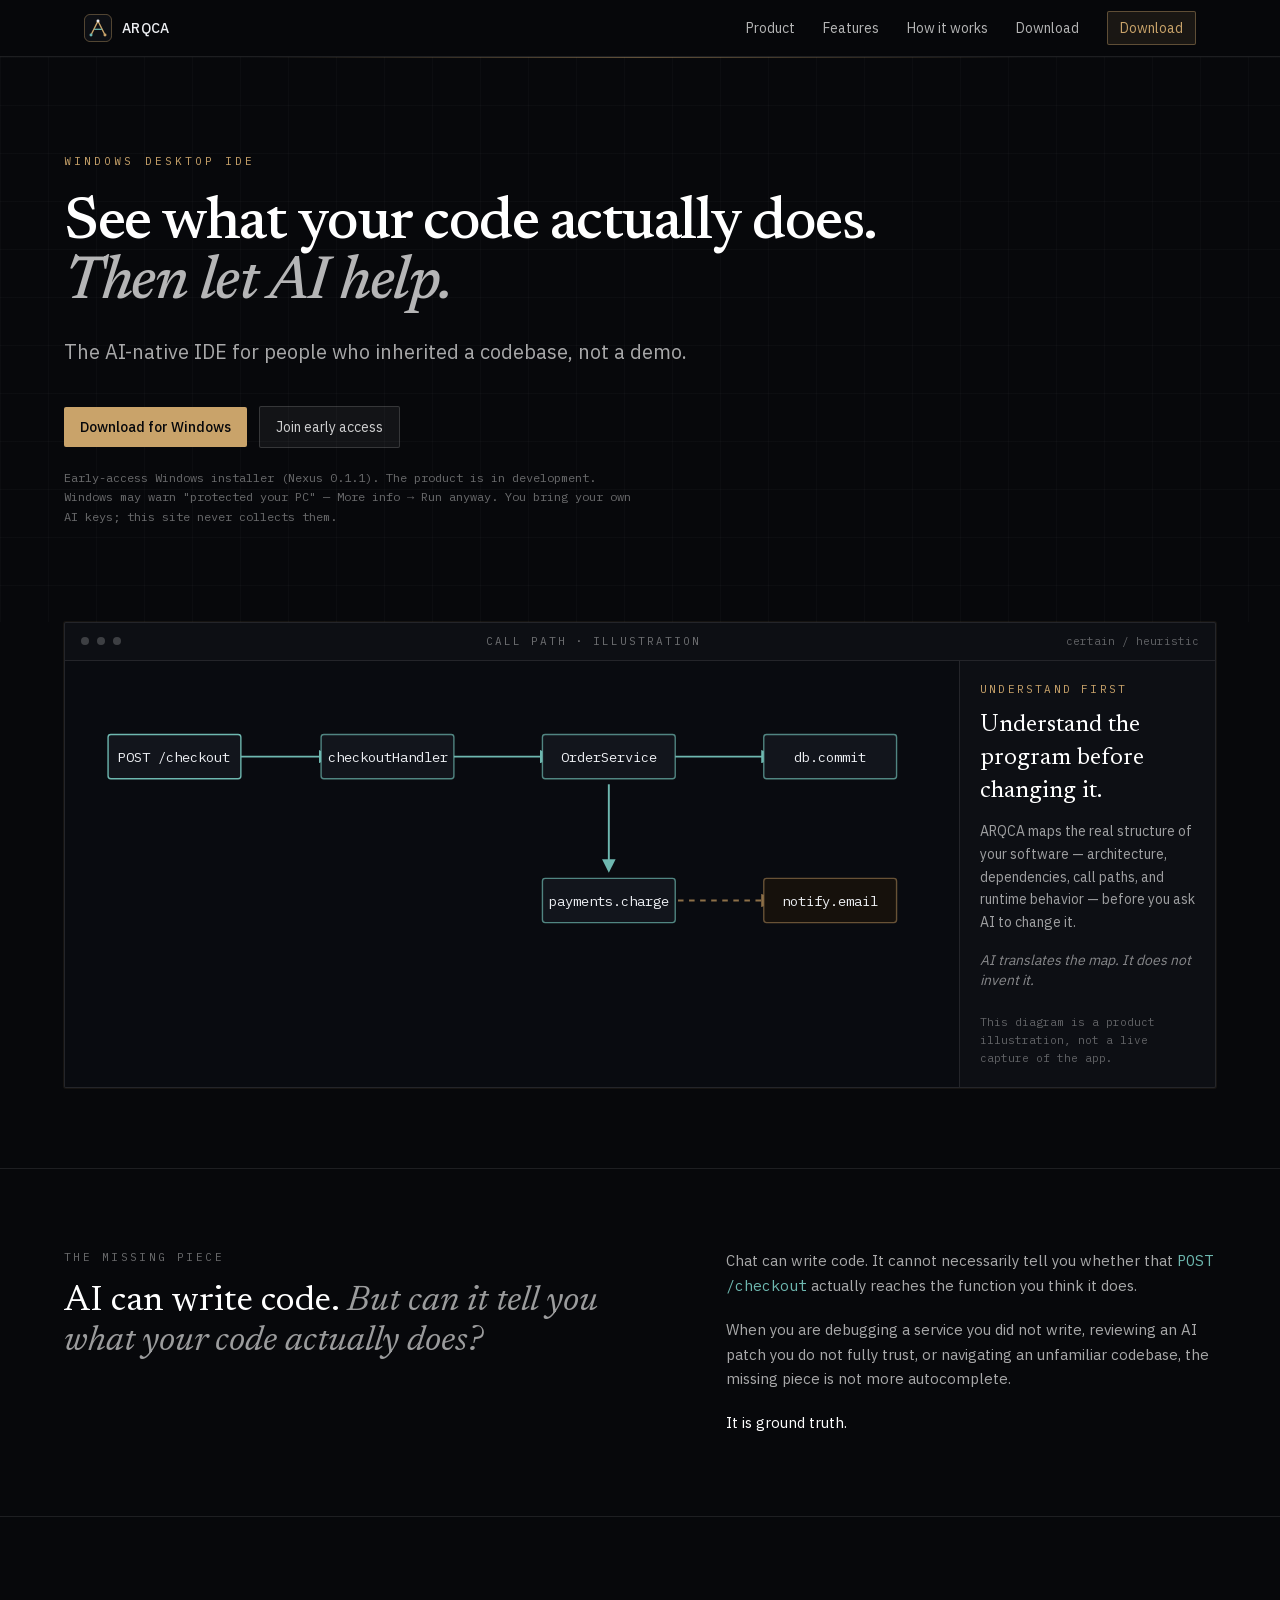
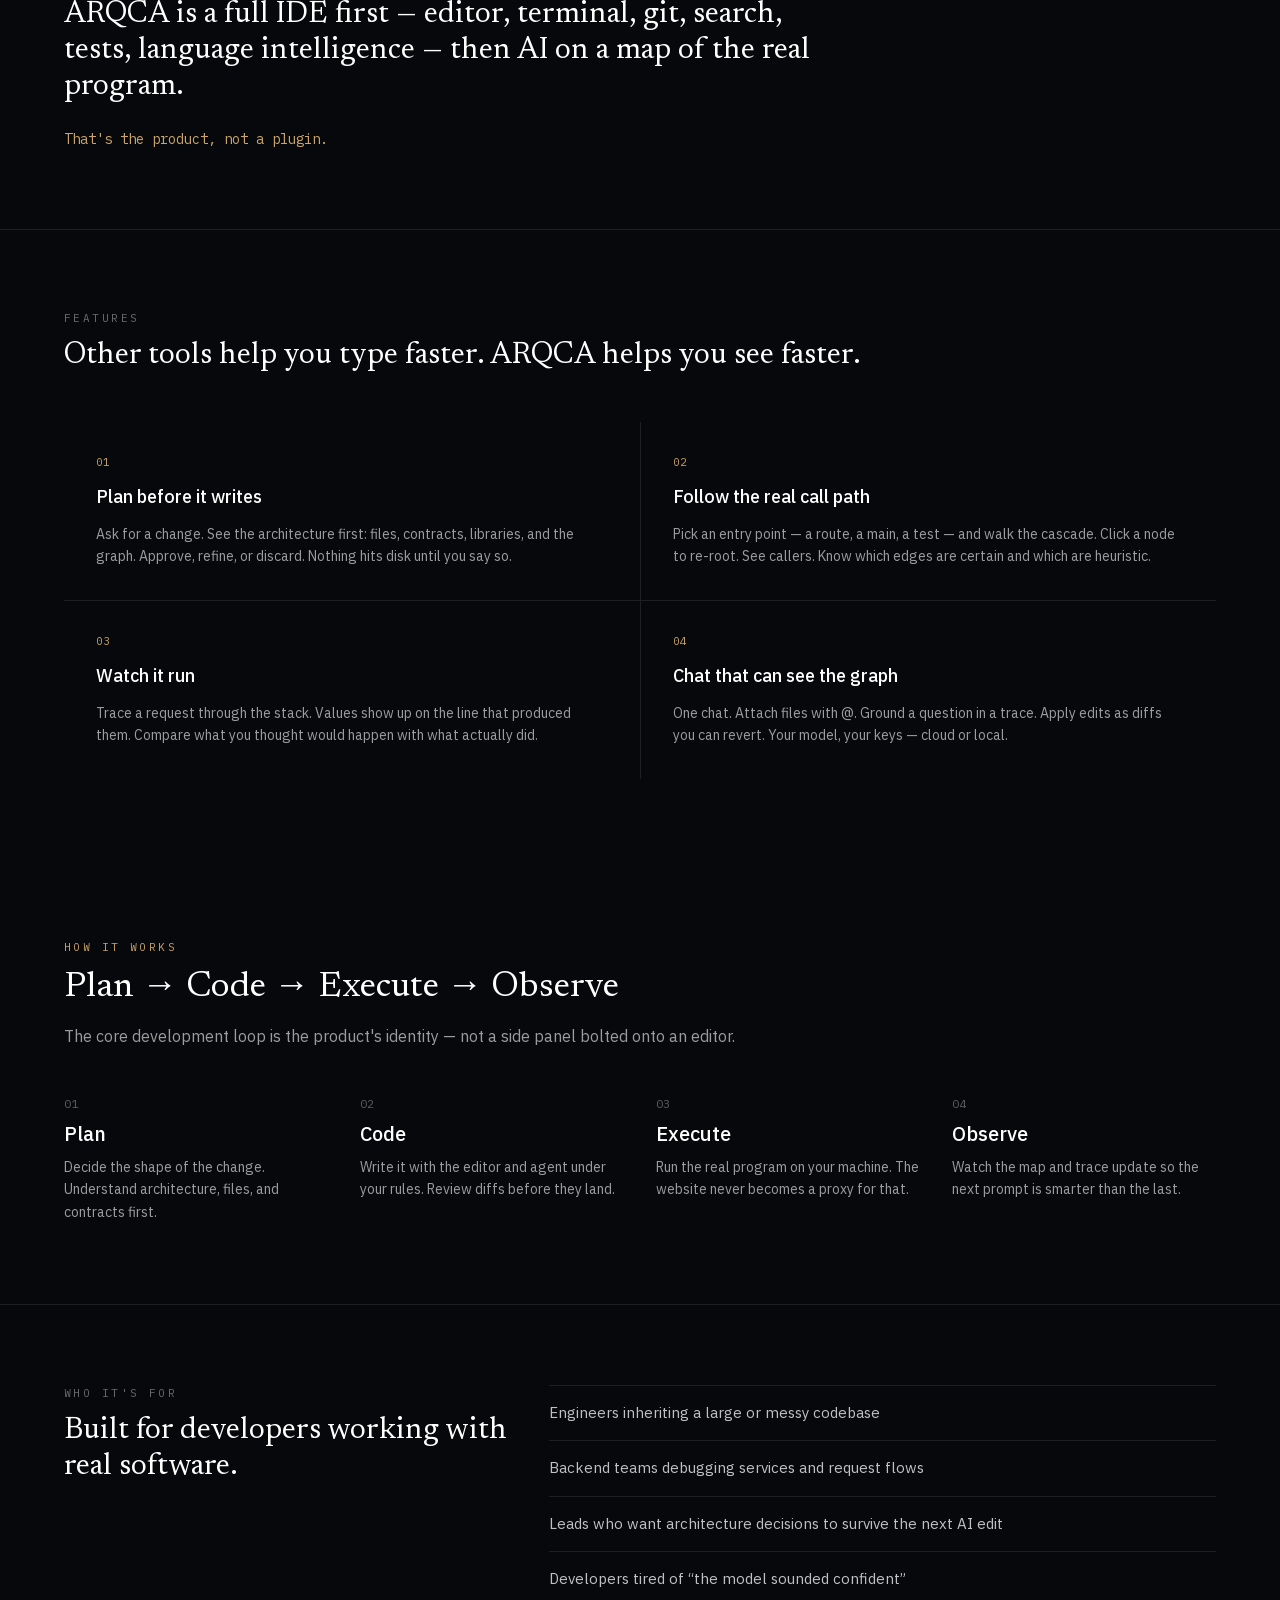
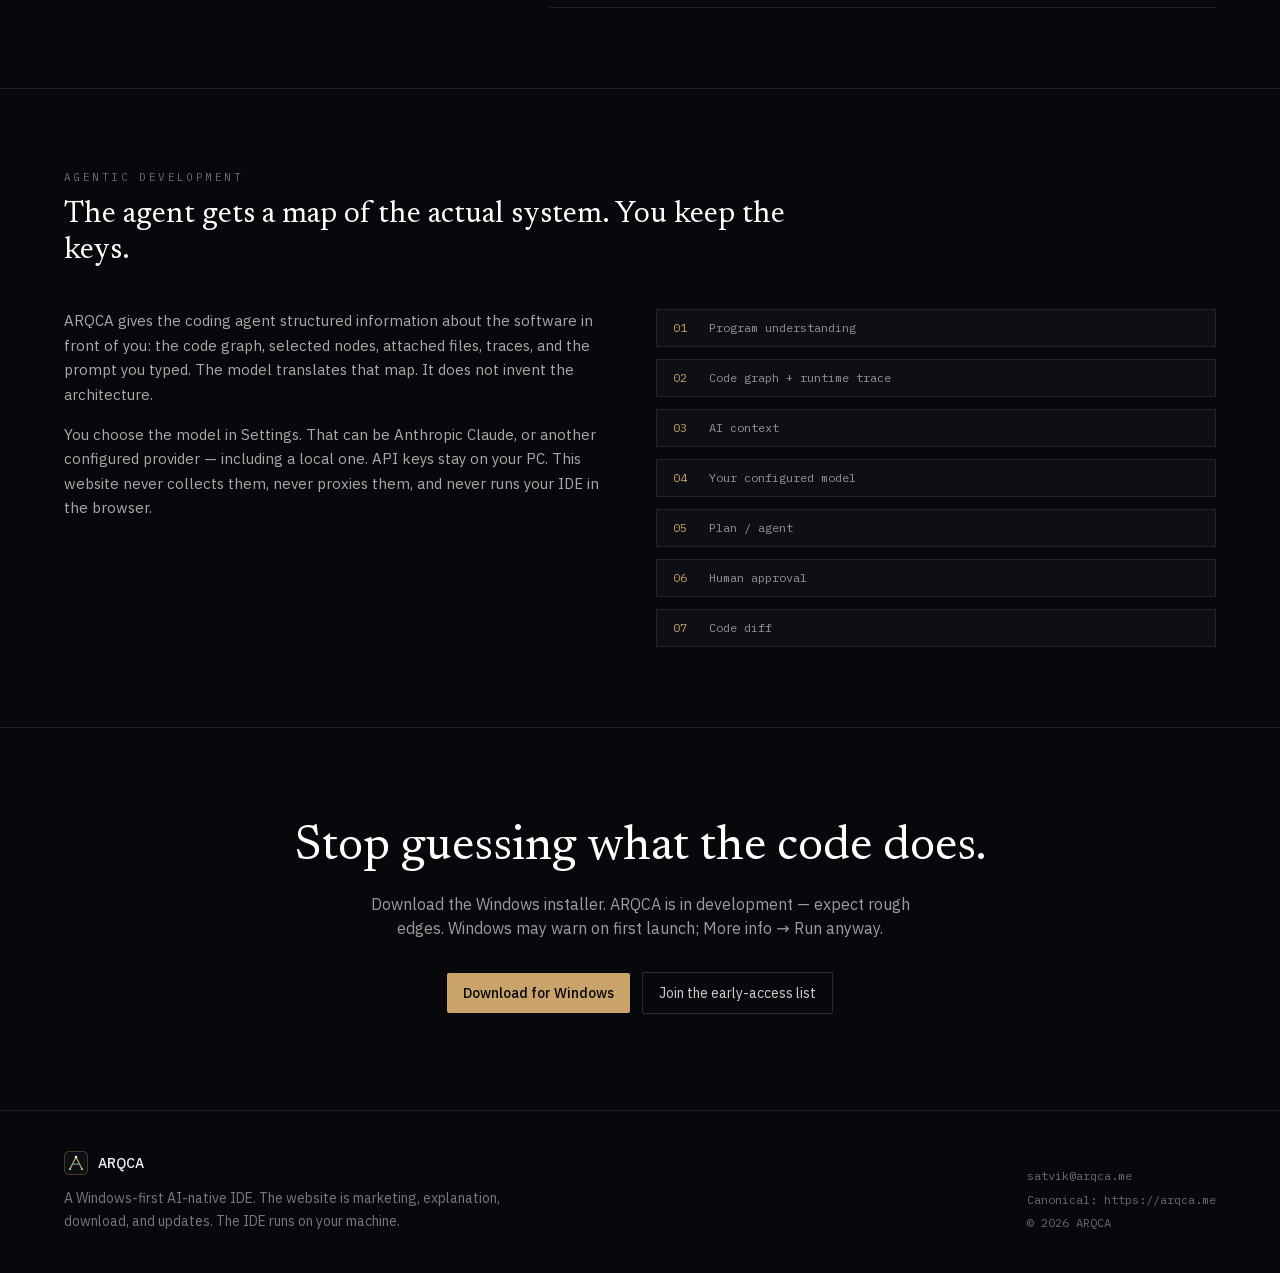
==== commit a8a4a566: "Publish Nexus 0.1.1 Download and updater feed." ====
--- a/index.html
+++ b/index.html
@@ -1 +1 @@
-<!DOCTYPE html><!--5gF5_9AccAiLp1aQoMOlL--><html lang="en" class="__variable_987bfa __variable_e51aef __variable_9f0762"><head><meta charSet="utf-8"/><meta name="viewport" content="width=device-width, initial-scale=1"/><link rel="stylesheet" href="/_next/static/css/b183171ce0cf2867.css" data-precedence="next"/><link rel="preload" as="script" fetchPriority="low" href="/_next/static/chunks/webpack-51d63dc79d7a631f.js"/><script src="/_next/static/chunks/4bd1b696-c023c6e3521b1417.js" async=""></script><script src="/_next/static/chunks/255-09fb0d129bb12f51.js" async=""></script><script src="/_next/static/chunks/main-app-10377d242d7469f9.js" async=""></script><script src="/_next/static/chunks/app/page-370abb312e27a02f.js" async=""></script><meta name="theme-color" content="#07080b"/><meta name="color-scheme" content="dark"/><title>ARQCA — See What Your Code Actually Does</title><meta name="description" content="ARQCA is an AI-native desktop IDE that maps your codebase, traces execution, and helps AI understand your software before changing it."/><meta name="application-name" content="ARQCA"/><meta name="author" content="ARQCA"/><meta name="keywords" content="ARQCA,AI IDE,desktop IDE,code graph,execution tracing,program understanding,Windows IDE"/><meta name="creator" content="ARQCA"/><meta name="robots" content="index, follow"/><link rel="canonical" href="https://arqca.me/"/><meta property="og:title" content="ARQCA — See What Your Code Actually Does"/><meta property="og:description" content="ARQCA is an AI-native desktop IDE that maps your codebase, traces execution, and helps AI understand your software before changing it."/><meta property="og:url" content="https://arqca.me/"/><meta property="og:site_name" content="ARQCA"/><meta property="og:locale" content="en_US"/><meta property="og:image" content="https://arqca.me/og.png"/><meta property="og:image:width" content="1200"/><meta property="og:image:height" content="630"/><meta property="og:image:alt" content="ARQCA — See what your code actually does"/><meta property="og:type" content="website"/><meta name="twitter:card" content="summary_large_image"/><meta name="twitter:title" content="ARQCA — See What Your Code Actually Does"/><meta name="twitter:description" content="ARQCA is an AI-native desktop IDE that maps your codebase, traces execution, and helps AI understand your software before changing it."/><meta name="twitter:image" content="https://arqca.me/og.png"/><link rel="icon" href="/favicon.svg" type="image/svg+xml"/><link rel="apple-touch-icon" href="/apple-touch-icon.png"/><script src="/_next/static/chunks/polyfills-42372ed130431b0a.js" noModule=""></script></head><body class="font-sans antialiased"><div hidden=""><!--$--><!--/$--></div><script type="application/ld+json">{"@context":"https://schema.org","@type":"SoftwareApplication","name":"ARQCA","applicationCategory":"DeveloperApplication","operatingSystem":"Windows","url":"https://arqca.me","description":"ARQCA is an AI-native desktop IDE that maps your codebase, traces execution, and helps AI understand your software before changing it.","offers":{"@type":"Offer","availability":"https://schema.org/PreOrder","price":"0","priceCurrency":"USD"}}</script><a href="#main" class="sr-only focus:not-sr-only focus:fixed focus:left-4 focus:top-4 focus:z-50 focus:bg-brass focus:px-3 focus:py-2 focus:text-ink">Skip to content</a><div id="top" class="min-h-screen bg-ink"><header class="sticky top-0 z-40 border-b border-line bg-ink/80 backdrop-blur-md"><div class="mx-auto flex h-14 max-w-site items-center justify-between px-5"><a href="#top" class="flex items-center gap-2.5 text-sm font-medium tracking-wide"><svg class="h-7 w-7" viewBox="0 0 32 32" fill="none" aria-hidden="true"><rect width="32" height="32" rx="7" fill="#0d0f14"></rect><rect x="0.5" y="0.5" width="31" height="31" rx="6.5" stroke="#c9a36a" stroke-opacity="0.45"></rect><path d="M8 24 L16 8 L24 24" stroke="#c9a36a" stroke-width="1.6" stroke-linejoin="round"></path><path d="M11.5 17.5 H20.5" stroke="#6eb8b0" stroke-width="1.4"></path><circle cx="8" cy="24" r="1.7" fill="#6eb8b0"></circle><circle cx="16" cy="8" r="1.7" fill="#eceef2"></circle><circle cx="24" cy="24" r="1.7" fill="#c9a36a"></circle></svg><span>ARQCA</span></a><nav class="hidden items-center gap-7 text-sm text-white/70 md:flex" aria-label="Primary"><a href="#product" class="transition hover:text-white">Product</a><a href="#features" class="transition hover:text-white">Features</a><a href="#how-it-works" class="transition hover:text-white">How it works</a><a href="#download" class="transition hover:text-white">Download</a><a href="mailto:satvik@arqca.me?subject=ARQCA%20early%20access" class="rounded-sm border border-brass/40 bg-brass/10 px-3 py-1.5 text-brass transition hover:bg-brass/20">Early access</a></nav><button type="button" class="inline-flex h-9 w-9 items-center justify-center rounded-sm border border-line text-white/80 md:hidden" aria-expanded="false" aria-controls="mobile-nav" aria-label="Open menu"><span class="sr-only">Menu</span><svg width="16" height="16" viewBox="0 0 16 16" fill="none" aria-hidden="true"><path d="M2 4 H14 M2 8 H14 M2 12 H14" stroke="currentColor" stroke-width="1.4"></path></svg></button></div></header><main id="main"><section class="relative overflow-hidden px-5 pb-16 pt-16 md:pb-24 md:pt-24"><div class="pointer-events-none absolute inset-0 bg-grid opacity-70"></div><div class="pointer-events-none absolute left-1/2 top-0 h-px w-[min(100%,48rem)] -translate-x-1/2 hairline"></div><div class="relative mx-auto max-w-site"><p class="mb-6 font-mono text-[11px] uppercase tracking-[0.28em] text-brass">Windows desktop IDE</p><h1 class="max-w-4xl font-display text-4xl font-medium leading-[1.12] tracking-tight text-white sm:text-5xl md:text-6xl">See what your code actually does.<!-- --> <span class="italic text-white/70">Then let AI help.</span></h1><p class="mt-6 max-w-2xl text-lg leading-relaxed text-white/65 md:text-xl">The AI-native IDE for people who inherited a codebase, not a demo.</p><div class="mt-10 flex flex-wrap items-center gap-3"><span class="inline-flex cursor-default items-center rounded-sm border border-white/15 bg-white/5 px-4 py-2.5 text-sm text-white/45" title="The Windows installer is not public yet.">Coming soon</span><a href="mailto:satvik@arqca.me?subject=ARQCA%20early%20access" class="inline-flex items-center rounded-sm bg-brass px-4 py-2.5 text-sm font-medium text-ink transition hover:bg-[#d4b07a]">Join early access</a></div><p class="mt-5 max-w-xl font-mono text-xs leading-relaxed text-white/40">ARQCA is currently in development. There is no public installer yet — this page will not invent one.</p></div></section><section id="product" class="scroll-mt-20 px-5 pb-20"><div class="mx-auto max-w-site"><div class="overflow-hidden rounded-sm border border-line bg-ink-raised shadow-[0_0_0_1px_rgba(201,163,106,0.08)]"><div class="flex items-center justify-between border-b border-line px-4 py-2.5"><div class="flex items-center gap-2"><span class="h-2 w-2 rounded-full bg-white/20"></span><span class="h-2 w-2 rounded-full bg-white/20"></span><span class="h-2 w-2 rounded-full bg-white/20"></span></div><p class="font-mono text-[11px] uppercase tracking-[0.18em] text-white/40">Call path · illustration</p><p class="hidden font-mono text-[11px] text-white/35 sm:block">certain / heuristic</p></div><div class="grid gap-0 lg:grid-cols-[minmax(0,1fr)_16rem]"><div class="relative min-h-[280px] overflow-x-auto bg-[#090b10] p-4 md:p-8"><svg viewBox="0 0 600 210" class="h-auto w-full min-w-[32rem]" role="img" aria-labelledby="graph-title graph-desc"><title id="graph-title">Illustrated call path for POST /checkout</title><desc id="graph-desc">A route leads to a handler, then a service, a database commit, a payments call, and a heuristic email edge.</desc><defs><marker id="arrow" viewBox="0 0 10 10" refX="8" refY="5" markerWidth="7" markerHeight="7" orient="auto-start-reverse"><path d="M 0 0 L 10 5 L 0 10 z" fill="#6eb8b0"></path></marker><marker id="arrow-dim" viewBox="0 0 10 10" refX="8" refY="5" markerWidth="7" markerHeight="7" orient="auto-start-reverse"><path d="M 0 0 L 10 5 L 0 10 z" fill="#8d7048"></path></marker></defs><line x1="88" y1="46" x2="168" y2="46" stroke="#6eb8b0" stroke-width="1.4" marker-end="url(#arrow)"></line><line x1="252" y1="46" x2="328" y2="46" stroke="#6eb8b0" stroke-width="1.4" marker-end="url(#arrow)"></line><line x1="412" y1="46" x2="488" y2="46" stroke="#6eb8b0" stroke-width="1.4" marker-end="url(#arrow)"></line><line x1="370" y1="66" x2="370" y2="128" stroke="#6eb8b0" stroke-width="1.4" marker-end="url(#arrow)"></line><line x1="412" y1="150" x2="488" y2="150" stroke="#8d7048" stroke-width="1.4" stroke-dasharray="4 4" marker-end="url(#arrow-dim)"></line><g><rect x="8" y="30" width="96" height="32" rx="2" fill="#12151c" stroke="#6eb8b0" stroke-opacity="1"></rect><text x="56" y="50" text-anchor="middle" fill="#eceef2" font-size="10" font-family="IBM Plex Mono, ui-monospace, monospace">POST /checkout</text></g><g><rect x="162" y="30" width="96" height="32" rx="2" fill="#12151c" stroke="#6eb8b0" stroke-opacity="0.7"></rect><text x="210" y="50" text-anchor="middle" fill="#eceef2" font-size="10" font-family="IBM Plex Mono, ui-monospace, monospace">checkoutHandler</text></g><g><rect x="322" y="30" width="96" height="32" rx="2" fill="#12151c" stroke="#6eb8b0" stroke-opacity="0.7"></rect><text x="370" y="50" text-anchor="middle" fill="#eceef2" font-size="10" font-family="IBM Plex Mono, ui-monospace, monospace">OrderService</text></g><g><rect x="482" y="30" width="96" height="32" rx="2" fill="#12151c" stroke="#6eb8b0" stroke-opacity="0.7"></rect><text x="530" y="50" text-anchor="middle" fill="#eceef2" font-size="10" font-family="IBM Plex Mono, ui-monospace, monospace">db.commit</text></g><g><rect x="322" y="134" width="96" height="32" rx="2" fill="#12151c" stroke="#6eb8b0" stroke-opacity="0.7"></rect><text x="370" y="154" text-anchor="middle" fill="#eceef2" font-size="10" font-family="IBM Plex Mono, ui-monospace, monospace">payments.charge</text></g><g><rect x="482" y="134" width="96" height="32" rx="2" fill="#16110c" stroke="#8d7048" stroke-opacity="0.7"></rect><text x="530" y="154" text-anchor="middle" fill="#eceef2" font-size="10" font-family="IBM Plex Mono, ui-monospace, monospace">notify.email</text></g></svg></div><aside class="border-t border-line p-5 lg:border-l lg:border-t-0"><p class="font-mono text-[11px] uppercase tracking-[0.2em] text-brass">Understand first</p><h2 class="mt-3 font-display text-2xl leading-snug text-white">Understand the program before changing it.</h2><p class="mt-3 text-sm leading-relaxed text-white/60">ARQCA maps the real structure of your software — architecture, dependencies, call paths, and runtime behavior — before you ask AI to change it.</p><p class="mt-4 text-sm italic text-white/50">AI translates the map. It does not invent it.</p><p class="mt-6 font-mono text-[11px] leading-relaxed text-white/35">This diagram is a product illustration, not a live capture of the app.</p></aside></div></div></div></section><section class="border-y border-line px-5 py-20"><div class="mx-auto grid max-w-site gap-12 md:grid-cols-[minmax(0,1.1fr)_minmax(0,0.9fr)] md:gap-16"><div><p class="font-mono text-[11px] uppercase tracking-[0.22em] text-white/40">The missing piece</p><h2 class="mt-4 font-display text-3xl leading-tight text-white md:text-4xl">AI can write code.<!-- --> <span class="italic text-white/60">But can it tell you what your code actually does?</span></h2></div><div class="space-y-5 text-[15px] leading-relaxed text-white/65"><p>Chat can write code. It cannot necessarily tell you whether that<!-- --> <code class="font-mono text-signal">POST /checkout</code> actually reaches the function you think it does.</p><p>When you are debugging a service you did not write, reviewing an AI patch you do not fully trust, or navigating an unfamiliar codebase, the missing piece is not more autocomplete.</p><p class="text-white">It is ground truth.</p></div></div></section><section class="px-5 py-20"><div class="mx-auto max-w-site"><p class="max-w-3xl font-display text-2xl leading-snug text-white md:text-3xl">ARQCA is a full IDE first — editor, terminal, git, search, tests, language intelligence — then AI on a map of the real program.</p><p class="mt-6 font-mono text-sm text-brass">That&#x27;s the product, not a plugin.</p></div></section><section id="features" class="scroll-mt-20 border-t border-line px-5 py-20"><div class="mx-auto max-w-site"><p class="font-mono text-[11px] uppercase tracking-[0.22em] text-white/40">Features</p><h2 class="mt-3 font-display text-3xl text-white">Other tools help you type faster. ARQCA helps you see faster.</h2><div class="mt-12 grid gap-px bg-line sm:grid-cols-2"><article class="bg-ink p-6 md:p-8"><p class="font-mono text-[11px] text-brass">01</p><h3 class="mt-3 text-lg font-medium text-white">Plan before it writes</h3><p class="mt-3 text-sm leading-relaxed text-white/60">Ask for a change. See the architecture first: files, contracts, libraries, and the graph. Approve, refine, or discard. Nothing hits disk until you say so.</p></article><article class="bg-ink p-6 md:p-8"><p class="font-mono text-[11px] text-brass">02</p><h3 class="mt-3 text-lg font-medium text-white">Follow the real call path</h3><p class="mt-3 text-sm leading-relaxed text-white/60">Pick an entry point — a route, a main, a test — and walk the cascade. Click a node to re-root. See callers. Know which edges are certain and which are heuristic.</p></article><article class="bg-ink p-6 md:p-8"><p class="font-mono text-[11px] text-brass">03</p><h3 class="mt-3 text-lg font-medium text-white">Watch it run</h3><p class="mt-3 text-sm leading-relaxed text-white/60">Trace a request through the stack. Values show up on the line that produced them. Compare what you thought would happen with what actually did.</p></article><article class="bg-ink p-6 md:p-8"><p class="font-mono text-[11px] text-brass">04</p><h3 class="mt-3 text-lg font-medium text-white">Chat that can see the graph</h3><p class="mt-3 text-sm leading-relaxed text-white/60">One chat. Attach files with @. Ground a question in a trace. Apply edits as diffs you can revert. Your model, your keys — cloud or local.</p></article></div></div></section><section id="how-it-works" class="scroll-mt-20 px-5 py-20"><div class="mx-auto max-w-site"><p class="font-mono text-[11px] uppercase tracking-[0.22em] text-brass">How it works</p><h2 class="mt-3 font-display text-3xl text-white md:text-4xl">Plan → Code → Execute → Observe</h2><p class="mt-4 max-w-2xl text-white/60">The core development loop is the product&#x27;s identity — not a side panel bolted onto an editor.</p><ol class="mt-12 grid gap-8 sm:grid-cols-2 lg:grid-cols-4"><li><p class="font-mono text-xs text-white/35">01</p><h3 class="mt-2 text-xl font-medium text-white">Plan</h3><p class="mt-2 text-sm leading-relaxed text-white/60">Decide the shape of the change. Understand architecture, files, and contracts first.</p></li><li><p class="font-mono text-xs text-white/35">02</p><h3 class="mt-2 text-xl font-medium text-white">Code</h3><p class="mt-2 text-sm leading-relaxed text-white/60">Write it with the editor and agent under your rules. Review diffs before they land.</p></li><li><p class="font-mono text-xs text-white/35">03</p><h3 class="mt-2 text-xl font-medium text-white">Execute</h3><p class="mt-2 text-sm leading-relaxed text-white/60">Run the real program on your machine. The website never becomes a proxy for that.</p></li><li><p class="font-mono text-xs text-white/35">04</p><h3 class="mt-2 text-xl font-medium text-white">Observe</h3><p class="mt-2 text-sm leading-relaxed text-white/60">Watch the map and trace update so the next prompt is smarter than the last.</p></li></ol></div></section><section class="border-y border-line px-5 py-20"><div class="mx-auto grid max-w-site gap-10 md:grid-cols-[minmax(0,0.8fr)_minmax(0,1.2fr)]"><div><p class="font-mono text-[11px] uppercase tracking-[0.22em] text-white/40">Who it&#x27;s for</p><h2 class="mt-3 font-display text-3xl text-white">Built for developers working with real software.</h2></div><ul class="space-y-0 divide-y divide-line border-y border-line"><li class="py-4 text-[15px] text-white/75">Engineers inheriting a large or messy codebase</li><li class="py-4 text-[15px] text-white/75">Backend teams debugging services and request flows</li><li class="py-4 text-[15px] text-white/75">Leads who want architecture decisions to survive the next AI edit</li><li class="py-4 text-[15px] text-white/75">Developers tired of “the model sounded confident”</li></ul></div></section><section class="px-5 py-20"><div class="mx-auto max-w-site"><p class="font-mono text-[11px] uppercase tracking-[0.22em] text-white/40">Agentic development</p><h2 class="mt-3 max-w-3xl font-display text-3xl text-white">The agent gets a map of the actual system. You keep the keys.</h2><div class="mt-10 grid gap-8 md:grid-cols-2"><div class="space-y-4 text-[15px] leading-relaxed text-white/65"><p>ARQCA gives the coding agent structured information about the software in front of you: the code graph, selected nodes, attached files, traces, and the prompt you typed. The model translates that map. It does not invent the architecture.</p><p>You choose the model in Settings. That can be Anthropic Claude, or another configured provider — including a local one. API keys stay on your PC. This website never collects them, never proxies them, and never runs your IDE in the browser.</p></div><ol class="space-y-3 font-mono text-xs text-white/55"><li class="flex items-center gap-3 border border-line bg-ink-raised px-4 py-2.5"><span class="w-6 text-brass">01</span><span>Program understanding</span></li><li class="flex items-center gap-3 border border-line bg-ink-raised px-4 py-2.5"><span class="w-6 text-brass">02</span><span>Code graph + runtime trace</span></li><li class="flex items-center gap-3 border border-line bg-ink-raised px-4 py-2.5"><span class="w-6 text-brass">03</span><span>AI context</span></li><li class="flex items-center gap-3 border border-line bg-ink-raised px-4 py-2.5"><span class="w-6 text-brass">04</span><span>Your configured model</span></li><li class="flex items-center gap-3 border border-line bg-ink-raised px-4 py-2.5"><span class="w-6 text-brass">05</span><span>Plan / agent</span></li><li class="flex items-center gap-3 border border-line bg-ink-raised px-4 py-2.5"><span class="w-6 text-brass">06</span><span>Human approval</span></li><li class="flex items-center gap-3 border border-line bg-ink-raised px-4 py-2.5"><span class="w-6 text-brass">07</span><span>Code diff</span></li></ol></div></div></section><section id="download" class="scroll-mt-20 border-t border-line px-5 py-24"><div class="mx-auto max-w-site text-center"><h2 class="font-display text-3xl text-white md:text-5xl">Stop guessing what the code does.</h2><p class="mx-auto mt-5 max-w-xl text-white/60">ARQCA is currently in development. Join the early-access list and we will send the Windows installer when it exists — not a placeholder.</p><div class="mt-8 flex flex-wrap items-center justify-center gap-3"><span class="inline-flex cursor-default items-center rounded-sm border border-white/15 px-4 py-2.5 text-sm text-white/45">Download for Windows — not yet</span><a href="mailto:satvik@arqca.me?subject=ARQCA%20early%20access" class="inline-flex items-center rounded-sm bg-brass px-4 py-2.5 text-sm font-medium text-ink transition hover:bg-[#d4b07a]">Join the early-access list</a></div></div></section></main><footer class="border-t border-line px-5 py-10"><div class="mx-auto flex max-w-site flex-col gap-6 md:flex-row md:items-end md:justify-between"><div><div class="flex items-center gap-2.5"><svg class="h-6 w-6" viewBox="0 0 32 32" fill="none" aria-hidden="true"><rect width="32" height="32" rx="7" fill="#0d0f14"></rect><rect x="0.5" y="0.5" width="31" height="31" rx="6.5" stroke="#c9a36a" stroke-opacity="0.45"></rect><path d="M8 24 L16 8 L24 24" stroke="#c9a36a" stroke-width="1.6" stroke-linejoin="round"></path><path d="M11.5 17.5 H20.5" stroke="#6eb8b0" stroke-width="1.4"></path><circle cx="8" cy="24" r="1.7" fill="#6eb8b0"></circle><circle cx="16" cy="8" r="1.7" fill="#eceef2"></circle><circle cx="24" cy="24" r="1.7" fill="#c9a36a"></circle></svg><span class="text-sm font-medium">ARQCA</span></div><p class="mt-3 max-w-md text-sm leading-relaxed text-white/45">A Windows-first AI-native IDE. The website is marketing, explanation, download, and updates. The IDE runs on your machine.</p></div><div class="font-mono text-xs leading-relaxed text-white/40"><p><a class="hover:text-white" href="mailto:satvik@arqca.me">satvik@arqca.me</a></p><p class="mt-1">Canonical:<!-- --> <a class="hover:text-white" href="https://arqca.me">https://arqca.me</a></p><p class="mt-1">© <!-- -->2026<!-- --> ARQCA</p></div></div></footer></div><!--$--><!--/$--><script src="/_next/static/chunks/webpack-51d63dc79d7a631f.js" id="_R_" async=""></script><script>(self.__next_f=self.__next_f||[]).push([0])</script><script>self.__next_f.push([1,"1:\"$Sreact.fragment\"\n2:I[9766,[],\"\"]\n3:I[8924,[],\"\"]\n4:I[7292,[\"974\",\"static/chunks/app/page-370abb312e27a02f.js\"],\"Navbar\"]\n11:I[7150,[],\"\"]\n:HL[\"/_next/static/css/b183171ce0cf2867.css\",\"style\"]\n"])</script><script>self.__next_f.push([1,"0:{\"P\":null,\"b\":\"5gF5-9AccAiLp1aQoMOlL\",\"p\":\"\",\"c\":[\"\",\"\"],\"i\":false,\"f\":[[[\"\",{\"children\":[\"__PAGE__\",{}]},\"$undefined\",\"$undefined\",true],[\"\",[\"$\",\"$1\",\"c\",{\"children\":[[[\"$\",\"link\",\"0\",{\"rel\":\"stylesheet\",\"href\":\"/_next/static/css/b183171ce0cf2867.css\",\"precedence\":\"next\",\"crossOrigin\":\"$undefined\",\"nonce\":\"$undefined\"}]],[\"$\",\"html\",null,{\"lang\":\"en\",\"className\":\"__variable_987bfa __variable_e51aef __variable_9f0762\",\"children\":[\"$\",\"body\",null,{\"className\":\"font-sans antialiased\",\"children\":[[\"$\",\"script\",null,{\"type\":\"application/ld+json\",\"dangerouslySetInnerHTML\":{\"__html\":\"{\\\"@context\\\":\\\"https://schema.org\\\",\\\"@type\\\":\\\"SoftwareApplication\\\",\\\"name\\\":\\\"ARQCA\\\",\\\"applicationCategory\\\":\\\"DeveloperApplication\\\",\\\"operatingSystem\\\":\\\"Windows\\\",\\\"url\\\":\\\"https://arqca.me\\\",\\\"description\\\":\\\"ARQCA is an AI-native desktop IDE that maps your codebase, traces execution, and helps AI understand your software before changing it.\\\",\\\"offers\\\":{\\\"@type\\\":\\\"Offer\\\",\\\"availability\\\":\\\"https://schema.org/PreOrder\\\",\\\"price\\\":\\\"0\\\",\\\"priceCurrency\\\":\\\"USD\\\"}}\"}}],[\"$\",\"a\",null,{\"href\":\"#main\",\"className\":\"sr-only focus:not-sr-only focus:fixed focus:left-4 focus:top-4 focus:z-50 focus:bg-brass focus:px-3 focus:py-2 focus:text-ink\",\"children\":\"Skip to content\"}],[\"$\",\"$L2\",null,{\"parallelRouterKey\":\"children\",\"error\":\"$undefined\",\"errorStyles\":\"$undefined\",\"errorScripts\":\"$undefined\",\"template\":[\"$\",\"$L3\",null,{}],\"templateStyles\":\"$undefined\",\"templateScripts\":\"$undefined\",\"notFound\":[[\"$\",\"main\",null,{\"className\":\"flex min-h-screen flex-col items-center justify-center bg-ink px-5 text-center\",\"children\":[[\"$\",\"svg\",null,{\"className\":\"h-10 w-10\",\"viewBox\":\"0 0 32 32\",\"fill\":\"none\",\"aria-hidden\":\"true\",\"children\":[[\"$\",\"rect\",null,{\"width\":\"32\",\"height\":\"32\",\"rx\":\"7\",\"fill\":\"#0d0f14\"}],[\"$\",\"rect\",null,{\"x\":\"0.5\",\"y\":\"0.5\",\"width\":\"31\",\"height\":\"31\",\"rx\":\"6.5\",\"stroke\":\"#c9a36a\",\"strokeOpacity\":\"0.45\"}],[\"$\",\"path\",null,{\"d\":\"M8 24 L16 8 L24 24\",\"stroke\":\"#c9a36a\",\"strokeWidth\":\"1.6\",\"strokeLinejoin\":\"round\"}],[\"$\",\"path\",null,{\"d\":\"M11.5 17.5 H20.5\",\"stroke\":\"#6eb8b0\",\"strokeWidth\":\"1.4\"}],[\"$\",\"circle\",null,{\"cx\":\"8\",\"cy\":\"24\",\"r\":\"1.7\",\"fill\":\"#6eb8b0\"}],[\"$\",\"circle\",null,{\"cx\":\"16\",\"cy\":\"8\",\"r\":\"1.7\",\"fill\":\"#eceef2\"}],[\"$\",\"circle\",null,{\"cx\":\"24\",\"cy\":\"24\",\"r\":\"1.7\",\"fill\":\"#c9a36a\"}]]}],[\"$\",\"h1\",null,{\"className\":\"mt-6 font-display text-3xl text-white\",\"children\":\"Page not found\"}],[\"$\",\"p\",null,{\"className\":\"mt-3 text-sm text-white/55\",\"children\":\"ARQCA lives at the homepage. This URL does not exist.\"}],[\"$\",\"a\",null,{\"href\":\"/\",\"className\":\"mt-8 rounded-sm bg-brass px-4 py-2.5 text-sm font-medium text-ink\",\"children\":\"Back to ARQCA\"}]]}],[]],\"forbidden\":\"$undefined\",\"unauthorized\":\"$undefined\"}]]}]}]]}],{\"children\":[\"__PAGE__\",[\"$\",\"$1\",\"c\",{\"children\":[[\"$\",\"div\",null,{\"id\":\"top\",\"className\":\"min-h-screen bg-ink\",\"children\":[[\"$\",\"$L4\",null,{}],[\"$\",\"main\",null,{\"id\":\"main\",\"children\":[[\"$\",\"section\",null,{\"className\":\"relative overflow-hidden px-5 pb-16 pt-16 md:pb-24 md:pt-24\",\"children\":[[\"$\",\"div\",null,{\"className\":\"pointer-events-none absolute inset-0 bg-grid opacity-70\"}],[\"$\",\"div\",null,{\"className\":\"pointer-events-none absolute left-1/2 top-0 h-px w-[min(100%,48rem)] -translate-x-1/2 hairline\"}],[\"$\",\"div\",null,{\"className\":\"relative mx-auto max-w-site\",\"children\":[[\"$\",\"p\",null,{\"className\":\"mb-6 font-mono text-[11px] uppercase tracking-[0.28em] text-brass\",\"children\":\"Windows desktop IDE\"}],[\"$\",\"h1\",null,{\"className\":\"max-w-4xl font-display text-4xl font-medium leading-[1.12] tracking-tight text-white sm:text-5xl md:text-6xl\",\"children\":[\"See what your code actually does.\",\" \",[\"$\",\"span\",null,{\"className\":\"italic text-white/70\",\"children\":\"Then let AI help.\"}]]}],[\"$\",\"p\",null,{\"className\":\"mt-6 max-w-2xl text-lg leading-relaxed text-white/65 md:text-xl\",\"children\":\"The AI-native IDE for people who inherited a codebase, not a demo.\"}],[\"$\",\"div\",null,{\"className\":\"mt-10 flex flex-wrap items-center gap-3\",\"children\":[[\"$\",\"span\",null,{\"className\":\"inline-flex cursor-default items-center rounded-sm border border-white/15 bg-white/5 px-4 py-2.5 text-sm text-white/45\",\"title\":\"The Windows installer is not public yet.\",\"children\":\"Coming soon\"}],[\"$\",\"a\",null,{\"href\":\"mailto:satvik@arqca.me?subject=ARQCA%20early%20access\",\"className\":\"inline-flex items-center rounded-sm bg-brass px-4 py-2.5 text-sm font-medium text-ink transition hover:bg-[#d4b07a]\",\"children\":\"Join early access\"}]]}],\"$L5\"]}]]}],\"$L6\",\"$L7\",\"$L8\",\"$L9\",\"$La\",\"$Lb\",\"$Lc\",\"$Ld\"]}],\"$Le\"]}],null,\"$Lf\"]}],{},null,false]},null,false],\"$L10\",false]],\"m\":\"$undefined\",\"G\":[\"$11\",[]],\"s\":false,\"S\":true}\n"])</script><script>self.__next_f.push([1,"16:I[4431,[],\"OutletBoundary\"]\n18:I[5278,[],\"AsyncMetadataOutlet\"]\n1a:I[4431,[],\"ViewportBoundary\"]\n1c:I[4431,[],\"MetadataBoundary\"]\n1d:\"$Sreact.suspense\"\n5:[\"$\",\"p\",null,{\"className\":\"mt-5 max-w-xl font-mono text-xs leading-relaxed text-white/40\",\"children\":\"ARQCA is currently in development. There is no public installer yet — this page will not invent one.\"}]\n"])</script><script>self.__next_f.push([1,"6:[\"$\",\"section\",null,{\"id\":\"product\",\"className\":\"scroll-mt-20 px-5 pb-20\",\"children\":[\"$\",\"div\",null,{\"className\":\"mx-auto max-w-site\",\"children\":[\"$\",\"div\",null,{\"className\":\"overflow-hidden rounded-sm border border-line bg-ink-raised shadow-[0_0_0_1px_rgba(201,163,106,0.08)]\",\"children\":[[\"$\",\"div\",null,{\"className\":\"flex items-center justify-between border-b border-line px-4 py-2.5\",\"children\":[[\"$\",\"div\",null,{\"className\":\"flex items-center gap-2\",\"children\":[[\"$\",\"span\",null,{\"className\":\"h-2 w-2 rounded-full bg-white/20\"}],[\"$\",\"span\",null,{\"className\":\"h-2 w-2 rounded-full bg-white/20\"}],[\"$\",\"span\",null,{\"className\":\"h-2 w-2 rounded-full bg-white/20\"}]]}],[\"$\",\"p\",null,{\"className\":\"font-mono text-[11px] uppercase tracking-[0.18em] text-white/40\",\"children\":\"Call path · illustration\"}],[\"$\",\"p\",null,{\"className\":\"hidden font-mono text-[11px] text-white/35 sm:block\",\"children\":\"certain / heuristic\"}]]}],[\"$\",\"div\",null,{\"className\":\"grid gap-0 lg:grid-cols-[minmax(0,1fr)_16rem]\",\"children\":[[\"$\",\"div\",null,{\"className\":\"relative min-h-[280px] overflow-x-auto bg-[#090b10] p-4 md:p-8\",\"children\":[\"$\",\"svg\",null,{\"viewBox\":\"0 0 600 210\",\"className\":\"h-auto w-full min-w-[32rem]\",\"role\":\"img\",\"aria-labelledby\":\"graph-title graph-desc\",\"children\":[[\"$\",\"title\",null,{\"id\":\"graph-title\",\"children\":\"Illustrated call path for POST /checkout\"}],[\"$\",\"desc\",null,{\"id\":\"graph-desc\",\"children\":\"A route leads to a handler, then a service, a database commit, a payments call, and a heuristic email edge.\"}],[\"$\",\"defs\",null,{\"children\":[[\"$\",\"marker\",null,{\"id\":\"arrow\",\"viewBox\":\"0 0 10 10\",\"refX\":\"8\",\"refY\":\"5\",\"markerWidth\":\"7\",\"markerHeight\":\"7\",\"orient\":\"auto-start-reverse\",\"children\":[\"$\",\"path\",null,{\"d\":\"M 0 0 L 10 5 L 0 10 z\",\"fill\":\"#6eb8b0\"}]}],[\"$\",\"marker\",null,{\"id\":\"arrow-dim\",\"viewBox\":\"0 0 10 10\",\"refX\":\"8\",\"refY\":\"5\",\"markerWidth\":\"7\",\"markerHeight\":\"7\",\"orient\":\"auto-start-reverse\",\"children\":[\"$\",\"path\",null,{\"d\":\"M 0 0 L 10 5 L 0 10 z\",\"fill\":\"#8d7048\"}]}]]}],[\"$\",\"line\",null,{\"x1\":\"88\",\"y1\":\"46\",\"x2\":\"168\",\"y2\":\"46\",\"stroke\":\"#6eb8b0\",\"strokeWidth\":\"1.4\",\"markerEnd\":\"url(#arrow)\"}],[\"$\",\"line\",null,{\"x1\":\"252\",\"y1\":\"46\",\"x2\":\"328\",\"y2\":\"46\",\"stroke\":\"#6eb8b0\",\"strokeWidth\":\"1.4\",\"markerEnd\":\"url(#arrow)\"}],[\"$\",\"line\",null,{\"x1\":\"412\",\"y1\":\"46\",\"x2\":\"488\",\"y2\":\"46\",\"stroke\":\"#6eb8b0\",\"strokeWidth\":\"1.4\",\"markerEnd\":\"url(#arrow)\"}],[\"$\",\"line\",null,{\"x1\":\"370\",\"y1\":\"66\",\"x2\":\"370\",\"y2\":\"128\",\"stroke\":\"#6eb8b0\",\"strokeWidth\":\"1.4\",\"markerEnd\":\"url(#arrow)\"}],[\"$\",\"line\",null,{\"x1\":\"412\",\"y1\":\"150\",\"x2\":\"488\",\"y2\":\"150\",\"stroke\":\"#8d7048\",\"strokeWidth\":\"1.4\",\"strokeDasharray\":\"4 4\",\"markerEnd\":\"url(#arrow-dim)\"}],[[\"$\",\"g\",\"route\",{\"children\":[[\"$\",\"rect\",null,{\"x\":8,\"y\":30,\"width\":\"96\",\"height\":\"32\",\"rx\":\"2\",\"fill\":\"#12151c\",\"stroke\":\"#6eb8b0\",\"strokeOpacity\":1}],[\"$\",\"text\",null,{\"x\":56,\"y\":50,\"textAnchor\":\"middle\",\"fill\":\"#eceef2\",\"fontSize\":\"10\",\"fontFamily\":\"IBM Plex Mono, ui-monospace, monospace\",\"children\":\"POST /checkout\"}]]}],[\"$\",\"g\",\"handler\",{\"children\":[[\"$\",\"rect\",null,{\"x\":162,\"y\":30,\"width\":\"96\",\"height\":\"32\",\"rx\":\"2\",\"fill\":\"#12151c\",\"stroke\":\"#6eb8b0\",\"strokeOpacity\":0.7}],[\"$\",\"text\",null,{\"x\":210,\"y\":50,\"textAnchor\":\"middle\",\"fill\":\"#eceef2\",\"fontSize\":\"10\",\"fontFamily\":\"IBM Plex Mono, ui-monospace, monospace\",\"children\":\"checkoutHandler\"}]]}],[\"$\",\"g\",\"svc\",{\"children\":[[\"$\",\"rect\",null,{\"x\":322,\"y\":30,\"width\":\"96\",\"height\":\"32\",\"rx\":\"2\",\"fill\":\"#12151c\",\"stroke\":\"#6eb8b0\",\"strokeOpacity\":0.7}],[\"$\",\"text\",null,{\"x\":370,\"y\":50,\"textAnchor\":\"middle\",\"fill\":\"#eceef2\",\"fontSize\":\"10\",\"fontFamily\":\"IBM Plex Mono, ui-monospace, monospace\",\"children\":\"OrderService\"}]]}],[\"$\",\"g\",\"db\",{\"children\":[[\"$\",\"rect\",null,{\"x\":482,\"y\":30,\"width\":\"96\",\"height\":\"32\",\"rx\":\"2\",\"fill\":\"#12151c\",\"stroke\":\"#6eb8b0\",\"strokeOpacity\":0.7}],[\"$\",\"text\",null,{\"x\":530,\"y\":50,\"textAnchor\":\"middle\",\"fill\":\"#eceef2\",\"fontSize\":\"10\",\"fontFamily\":\"IBM Plex Mono, ui-monospace, monospace\",\"children\":\"db.commit\"}]]}],[\"$\",\"g\",\"pay\",{\"children\":[[\"$\",\"rect\",null,{\"x\":322,\"y\":134,\"width\":\"96\",\"height\":\"32\",\"rx\":\"2\",\"fill\":\"#12151c\",\"stroke\":\"#6eb8b0\",\"strokeOpacity\":0.7}],[\"$\",\"text\",null,{\"x\":370,\"y\":154,\"textAnchor\":\"middle\",\"fill\":\"#eceef2\",\"fontSize\":\"10\",\"fontFamily\":\"IBM Plex Mono, ui-monospace, monospace\",\"children\":\"payments.charge\"}]]}],[\"$\",\"g\",\"mail\",{\"children\":[[\"$\",\"rect\",null,{\"x\":482,\"y\":134,\"width\":\"96\",\"height\":\"32\",\"rx\":\"2\",\"fill\":\"#16110c\",\"stroke\":\"#8d7048\",\"strokeOpacity\":0.7}],[\"$\",\"text\",null,{\"x\":530,\"y\":154,\"textAnchor\":\"middle\",\"fill\":\"#eceef2\",\"fontSize\":\"10\",\"fontFamily\":\"IBM Plex Mono, ui-monospace, monospace\",\"children\":\"notify.email\"}]]}]]]}]}],[\"$\",\"aside\",null,{\"className\":\"border-t border-line p-5 lg:border-l lg:border-t-0\",\"children\":[[\"$\",\"p\",null,{\"className\":\"font-mono text-[11px] uppercase tracking-[0.2em] text-brass\",\"children\":\"Understand first\"}],\"$L12\",\"$L13\",\"$L14\",\"$L15\"]}]]}]]}]}]}]\n"])</script><script>self.__next_f.push([1,"7:[\"$\",\"section\",null,{\"className\":\"border-y border-line px-5 py-20\",\"children\":[\"$\",\"div\",null,{\"className\":\"mx-auto grid max-w-site gap-12 md:grid-cols-[minmax(0,1.1fr)_minmax(0,0.9fr)] md:gap-16\",\"children\":[[\"$\",\"div\",null,{\"children\":[[\"$\",\"p\",null,{\"className\":\"font-mono text-[11px] uppercase tracking-[0.22em] text-white/40\",\"children\":\"The missing piece\"}],[\"$\",\"h2\",null,{\"className\":\"mt-4 font-display text-3xl leading-tight text-white md:text-4xl\",\"children\":[\"AI can write code.\",\" \",[\"$\",\"span\",null,{\"className\":\"italic text-white/60\",\"children\":\"But can it tell you what your code actually does?\"}]]}]]}],[\"$\",\"div\",null,{\"className\":\"space-y-5 text-[15px] leading-relaxed text-white/65\",\"children\":[[\"$\",\"p\",null,{\"children\":[\"Chat can write code. It cannot necessarily tell you whether that\",\" \",[\"$\",\"code\",null,{\"className\":\"font-mono text-signal\",\"children\":\"POST /checkout\"}],\" actually reaches the function you think it does.\"]}],[\"$\",\"p\",null,{\"children\":\"When you are debugging a service you did not write, reviewing an AI patch you do not fully trust, or navigating an unfamiliar codebase, the missing piece is not more autocomplete.\"}],[\"$\",\"p\",null,{\"className\":\"text-white\",\"children\":\"It is ground truth.\"}]]}]]}]}]\n"])</script><script>self.__next_f.push([1,"8:[\"$\",\"section\",null,{\"className\":\"px-5 py-20\",\"children\":[\"$\",\"div\",null,{\"className\":\"mx-auto max-w-site\",\"children\":[[\"$\",\"p\",null,{\"className\":\"max-w-3xl font-display text-2xl leading-snug text-white md:text-3xl\",\"children\":\"ARQCA is a full IDE first — editor, terminal, git, search, tests, language intelligence — then AI on a map of the real program.\"}],[\"$\",\"p\",null,{\"className\":\"mt-6 font-mono text-sm text-brass\",\"children\":\"That's the product, not a plugin.\"}]]}]}]\n"])</script><script>self.__next_f.push([1,"9:[\"$\",\"section\",null,{\"id\":\"features\",\"className\":\"scroll-mt-20 border-t border-line px-5 py-20\",\"children\":[\"$\",\"div\",null,{\"className\":\"mx-auto max-w-site\",\"children\":[[\"$\",\"p\",null,{\"className\":\"font-mono text-[11px] uppercase tracking-[0.22em] text-white/40\",\"children\":\"Features\"}],[\"$\",\"h2\",null,{\"className\":\"mt-3 font-display text-3xl text-white\",\"children\":\"Other tools help you type faster. ARQCA helps you see faster.\"}],[\"$\",\"div\",null,{\"className\":\"mt-12 grid gap-px bg-line sm:grid-cols-2\",\"children\":[[\"$\",\"article\",\"01\",{\"className\":\"bg-ink p-6 md:p-8\",\"children\":[[\"$\",\"p\",null,{\"className\":\"font-mono text-[11px] text-brass\",\"children\":\"01\"}],[\"$\",\"h3\",null,{\"className\":\"mt-3 text-lg font-medium text-white\",\"children\":\"Plan before it writes\"}],[\"$\",\"p\",null,{\"className\":\"mt-3 text-sm leading-relaxed text-white/60\",\"children\":\"Ask for a change. See the architecture first: files, contracts, libraries, and the graph. Approve, refine, or discard. Nothing hits disk until you say so.\"}]]}],[\"$\",\"article\",\"02\",{\"className\":\"bg-ink p-6 md:p-8\",\"children\":[[\"$\",\"p\",null,{\"className\":\"font-mono text-[11px] text-brass\",\"children\":\"02\"}],[\"$\",\"h3\",null,{\"className\":\"mt-3 text-lg font-medium text-white\",\"children\":\"Follow the real call path\"}],[\"$\",\"p\",null,{\"className\":\"mt-3 text-sm leading-relaxed text-white/60\",\"children\":\"Pick an entry point — a route, a main, a test — and walk the cascade. Click a node to re-root. See callers. Know which edges are certain and which are heuristic.\"}]]}],[\"$\",\"article\",\"03\",{\"className\":\"bg-ink p-6 md:p-8\",\"children\":[[\"$\",\"p\",null,{\"className\":\"font-mono text-[11px] text-brass\",\"children\":\"03\"}],[\"$\",\"h3\",null,{\"className\":\"mt-3 text-lg font-medium text-white\",\"children\":\"Watch it run\"}],[\"$\",\"p\",null,{\"className\":\"mt-3 text-sm leading-relaxed text-white/60\",\"children\":\"Trace a request through the stack. Values show up on the line that produced them. Compare what you thought would happen with what actually did.\"}]]}],[\"$\",\"article\",\"04\",{\"className\":\"bg-ink p-6 md:p-8\",\"children\":[[\"$\",\"p\",null,{\"className\":\"font-mono text-[11px] text-brass\",\"children\":\"04\"}],[\"$\",\"h3\",null,{\"className\":\"mt-3 text-lg font-medium text-white\",\"children\":\"Chat that can see the graph\"}],[\"$\",\"p\",null,{\"className\":\"mt-3 text-sm leading-relaxed text-white/60\",\"children\":\"One chat. Attach files with @. Ground a question in a trace. Apply edits as diffs you can revert. Your model, your keys — cloud or local.\"}]]}]]}]]}]}]\n"])</script><script>self.__next_f.push([1,"a:[\"$\",\"section\",null,{\"id\":\"how-it-works\",\"className\":\"scroll-mt-20 px-5 py-20\",\"children\":[\"$\",\"div\",null,{\"className\":\"mx-auto max-w-site\",\"children\":[[\"$\",\"p\",null,{\"className\":\"font-mono text-[11px] uppercase tracking-[0.22em] text-brass\",\"children\":\"How it works\"}],[\"$\",\"h2\",null,{\"className\":\"mt-3 font-display text-3xl text-white md:text-4xl\",\"children\":\"Plan → Code → Execute → Observe\"}],[\"$\",\"p\",null,{\"className\":\"mt-4 max-w-2xl text-white/60\",\"children\":\"The core development loop is the product's identity — not a side panel bolted onto an editor.\"}],[\"$\",\"ol\",null,{\"className\":\"mt-12 grid gap-8 sm:grid-cols-2 lg:grid-cols-4\",\"children\":[[\"$\",\"li\",\"01\",{\"children\":[[\"$\",\"p\",null,{\"className\":\"font-mono text-xs text-white/35\",\"children\":\"01\"}],[\"$\",\"h3\",null,{\"className\":\"mt-2 text-xl font-medium text-white\",\"children\":\"Plan\"}],[\"$\",\"p\",null,{\"className\":\"mt-2 text-sm leading-relaxed text-white/60\",\"children\":\"Decide the shape of the change. Understand architecture, files, and contracts first.\"}]]}],[\"$\",\"li\",\"02\",{\"children\":[[\"$\",\"p\",null,{\"className\":\"font-mono text-xs text-white/35\",\"children\":\"02\"}],[\"$\",\"h3\",null,{\"className\":\"mt-2 text-xl font-medium text-white\",\"children\":\"Code\"}],[\"$\",\"p\",null,{\"className\":\"mt-2 text-sm leading-relaxed text-white/60\",\"children\":\"Write it with the editor and agent under your rules. Review diffs before they land.\"}]]}],[\"$\",\"li\",\"03\",{\"children\":[[\"$\",\"p\",null,{\"className\":\"font-mono text-xs text-white/35\",\"children\":\"03\"}],[\"$\",\"h3\",null,{\"className\":\"mt-2 text-xl font-medium text-white\",\"children\":\"Execute\"}],[\"$\",\"p\",null,{\"className\":\"mt-2 text-sm leading-relaxed text-white/60\",\"children\":\"Run the real program on your machine. The website never becomes a proxy for that.\"}]]}],[\"$\",\"li\",\"04\",{\"children\":[[\"$\",\"p\",null,{\"className\":\"font-mono text-xs text-white/35\",\"children\":\"04\"}],[\"$\",\"h3\",null,{\"className\":\"mt-2 text-xl font-medium text-white\",\"children\":\"Observe\"}],[\"$\",\"p\",null,{\"className\":\"mt-2 text-sm leading-relaxed text-white/60\",\"children\":\"Watch the map and trace update so the next prompt is smarter than the last.\"}]]}]]}]]}]}]\n"])</script><script>self.__next_f.push([1,"b:[\"$\",\"section\",null,{\"className\":\"border-y border-line px-5 py-20\",\"children\":[\"$\",\"div\",null,{\"className\":\"mx-auto grid max-w-site gap-10 md:grid-cols-[minmax(0,0.8fr)_minmax(0,1.2fr)]\",\"children\":[[\"$\",\"div\",null,{\"children\":[[\"$\",\"p\",null,{\"className\":\"font-mono text-[11px] uppercase tracking-[0.22em] text-white/40\",\"children\":\"Who it's for\"}],[\"$\",\"h2\",null,{\"className\":\"mt-3 font-display text-3xl text-white\",\"children\":\"Built for developers working with real software.\"}]]}],[\"$\",\"ul\",null,{\"className\":\"space-y-0 divide-y divide-line border-y border-line\",\"children\":[[\"$\",\"li\",\"Engineers inheriting a large or messy codebase\",{\"className\":\"py-4 text-[15px] text-white/75\",\"children\":\"Engineers inheriting a large or messy codebase\"}],[\"$\",\"li\",\"Backend teams debugging services and request flows\",{\"className\":\"py-4 text-[15px] text-white/75\",\"children\":\"Backend teams debugging services and request flows\"}],[\"$\",\"li\",\"Leads who want architecture decisions to survive the next AI edit\",{\"className\":\"py-4 text-[15px] text-white/75\",\"children\":\"Leads who want architecture decisions to survive the next AI edit\"}],[\"$\",\"li\",\"Developers tired of “the model sounded confident”\",{\"className\":\"py-4 text-[15px] text-white/75\",\"children\":\"Developers tired of “the model sounded confident”\"}]]}]]}]}]\n"])</script><script>self.__next_f.push([1,"c:[\"$\",\"section\",null,{\"className\":\"px-5 py-20\",\"children\":[\"$\",\"div\",null,{\"className\":\"mx-auto max-w-site\",\"children\":[[\"$\",\"p\",null,{\"className\":\"font-mono text-[11px] uppercase tracking-[0.22em] text-white/40\",\"children\":\"Agentic development\"}],[\"$\",\"h2\",null,{\"className\":\"mt-3 max-w-3xl font-display text-3xl text-white\",\"children\":\"The agent gets a map of the actual system. You keep the keys.\"}],[\"$\",\"div\",null,{\"className\":\"mt-10 grid gap-8 md:grid-cols-2\",\"children\":[[\"$\",\"div\",null,{\"className\":\"space-y-4 text-[15px] leading-relaxed text-white/65\",\"children\":[[\"$\",\"p\",null,{\"children\":\"ARQCA gives the coding agent structured information about the software in front of you: the code graph, selected nodes, attached files, traces, and the prompt you typed. The model translates that map. It does not invent the architecture.\"}],[\"$\",\"p\",null,{\"children\":\"You choose the model in Settings. That can be Anthropic Claude, or another configured provider — including a local one. API keys stay on your PC. This website never collects them, never proxies them, and never runs your IDE in the browser.\"}]]}],[\"$\",\"ol\",null,{\"className\":\"space-y-3 font-mono text-xs text-white/55\",\"children\":[[\"$\",\"li\",\"Program understanding\",{\"className\":\"flex items-center gap-3 border border-line bg-ink-raised px-4 py-2.5\",\"children\":[[\"$\",\"span\",null,{\"className\":\"w-6 text-brass\",\"children\":\"01\"}],[\"$\",\"span\",null,{\"children\":\"Program understanding\"}]]}],[\"$\",\"li\",\"Code graph + runtime trace\",{\"className\":\"flex items-center gap-3 border border-line bg-ink-raised px-4 py-2.5\",\"children\":[[\"$\",\"span\",null,{\"className\":\"w-6 text-brass\",\"children\":\"02\"}],[\"$\",\"span\",null,{\"children\":\"Code graph + runtime trace\"}]]}],[\"$\",\"li\",\"AI context\",{\"className\":\"flex items-center gap-3 border border-line bg-ink-raised px-4 py-2.5\",\"children\":[[\"$\",\"span\",null,{\"className\":\"w-6 text-brass\",\"children\":\"03\"}],[\"$\",\"span\",null,{\"children\":\"AI context\"}]]}],[\"$\",\"li\",\"Your configured model\",{\"className\":\"flex items-center gap-3 border border-line bg-ink-raised px-4 py-2.5\",\"children\":[[\"$\",\"span\",null,{\"className\":\"w-6 text-brass\",\"children\":\"04\"}],[\"$\",\"span\",null,{\"children\":\"Your configured model\"}]]}],[\"$\",\"li\",\"Plan / agent\",{\"className\":\"flex items-center gap-3 border border-line bg-ink-raised px-4 py-2.5\",\"children\":[[\"$\",\"span\",null,{\"className\":\"w-6 text-brass\",\"children\":\"05\"}],[\"$\",\"span\",null,{\"children\":\"Plan / agent\"}]]}],[\"$\",\"li\",\"Human approval\",{\"className\":\"flex items-center gap-3 border border-line bg-ink-raised px-4 py-2.5\",\"children\":[[\"$\",\"span\",null,{\"className\":\"w-6 text-brass\",\"children\":\"06\"}],[\"$\",\"span\",null,{\"children\":\"Human approval\"}]]}],[\"$\",\"li\",\"Code diff\",{\"className\":\"flex items-center gap-3 border border-line bg-ink-raised px-4 py-2.5\",\"children\":[[\"$\",\"span\",null,{\"className\":\"w-6 text-brass\",\"children\":\"07\"}],[\"$\",\"span\",null,{\"children\":\"Code diff\"}]]}]]}]]}]]}]}]\n"])</script><script>self.__next_f.push([1,"d:[\"$\",\"section\",null,{\"id\":\"download\",\"className\":\"scroll-mt-20 border-t border-line px-5 py-24\",\"children\":[\"$\",\"div\",null,{\"className\":\"mx-auto max-w-site text-center\",\"children\":[[\"$\",\"h2\",null,{\"className\":\"font-display text-3xl text-white md:text-5xl\",\"children\":\"Stop guessing what the code does.\"}],[\"$\",\"p\",null,{\"className\":\"mx-auto mt-5 max-w-xl text-white/60\",\"children\":\"ARQCA is currently in development. Join the early-access list and we will send the Windows installer when it exists — not a placeholder.\"}],[\"$\",\"div\",null,{\"className\":\"mt-8 flex flex-wrap items-center justify-center gap-3\",\"children\":[[\"$\",\"span\",null,{\"className\":\"inline-flex cursor-default items-center rounded-sm border border-white/15 px-4 py-2.5 text-sm text-white/45\",\"children\":\"Download for Windows — not yet\"}],[\"$\",\"a\",null,{\"href\":\"mailto:satvik@arqca.me?subject=ARQCA%20early%20access\",\"className\":\"inline-flex items-center rounded-sm bg-brass px-4 py-2.5 text-sm font-medium text-ink transition hover:bg-[#d4b07a]\",\"children\":\"Join the early-access list\"}]]}]]}]}]\n"])</script><script>self.__next_f.push([1,"e:[\"$\",\"footer\",null,{\"className\":\"border-t border-line px-5 py-10\",\"children\":[\"$\",\"div\",null,{\"className\":\"mx-auto flex max-w-site flex-col gap-6 md:flex-row md:items-end md:justify-between\",\"children\":[[\"$\",\"div\",null,{\"children\":[[\"$\",\"div\",null,{\"className\":\"flex items-center gap-2.5\",\"children\":[[\"$\",\"svg\",null,{\"className\":\"h-6 w-6\",\"viewBox\":\"0 0 32 32\",\"fill\":\"none\",\"aria-hidden\":\"true\",\"children\":[[\"$\",\"rect\",null,{\"width\":\"32\",\"height\":\"32\",\"rx\":\"7\",\"fill\":\"#0d0f14\"}],[\"$\",\"rect\",null,{\"x\":\"0.5\",\"y\":\"0.5\",\"width\":\"31\",\"height\":\"31\",\"rx\":\"6.5\",\"stroke\":\"#c9a36a\",\"strokeOpacity\":\"0.45\"}],[\"$\",\"path\",null,{\"d\":\"M8 24 L16 8 L24 24\",\"stroke\":\"#c9a36a\",\"strokeWidth\":\"1.6\",\"strokeLinejoin\":\"round\"}],[\"$\",\"path\",null,{\"d\":\"M11.5 17.5 H20.5\",\"stroke\":\"#6eb8b0\",\"strokeWidth\":\"1.4\"}],[\"$\",\"circle\",null,{\"cx\":\"8\",\"cy\":\"24\",\"r\":\"1.7\",\"fill\":\"#6eb8b0\"}],[\"$\",\"circle\",null,{\"cx\":\"16\",\"cy\":\"8\",\"r\":\"1.7\",\"fill\":\"#eceef2\"}],[\"$\",\"circle\",null,{\"cx\":\"24\",\"cy\":\"24\",\"r\":\"1.7\",\"fill\":\"#c9a36a\"}]]}],[\"$\",\"span\",null,{\"className\":\"text-sm font-medium\",\"children\":\"ARQCA\"}]]}],[\"$\",\"p\",null,{\"className\":\"mt-3 max-w-md text-sm leading-relaxed text-white/45\",\"children\":\"A Windows-first AI-native IDE. The website is marketing, explanation, download, and updates. The IDE runs on your machine.\"}]]}],[\"$\",\"div\",null,{\"className\":\"font-mono text-xs leading-relaxed text-white/40\",\"children\":[[\"$\",\"p\",null,{\"children\":[\"$\",\"a\",null,{\"className\":\"hover:text-white\",\"href\":\"mailto:satvik@arqca.me\",\"children\":\"satvik@arqca.me\"}]}],[\"$\",\"p\",null,{\"className\":\"mt-1\",\"children\":[\"Canonical:\",\" \",[\"$\",\"a\",null,{\"className\":\"hover:text-white\",\"href\":\"https://arqca.me\",\"children\":\"https://arqca.me\"}]]}],[\"$\",\"p\",null,{\"className\":\"mt-1\",\"children\":[\"© \",2026,\" ARQCA\"]}]]}]]}]}]\n"])</script><script>self.__next_f.push([1,"f:[\"$\",\"$L16\",null,{\"children\":[\"$L17\",[\"$\",\"$L18\",null,{\"promise\":\"$@19\"}]]}]\n10:[\"$\",\"$1\",\"h\",{\"children\":[null,[[\"$\",\"$L1a\",null,{\"children\":\"$L1b\"}],null],[\"$\",\"$L1c\",null,{\"children\":[\"$\",\"div\",null,{\"hidden\":true,\"children\":[\"$\",\"$1d\",null,{\"fallback\":null,\"children\":\"$L1e\"}]}]}]]}]\n"])</script><script>self.__next_f.push([1,"12:[\"$\",\"h2\",null,{\"className\":\"mt-3 font-display text-2xl leading-snug text-white\",\"children\":\"Understand the program before changing it.\"}]\n13:[\"$\",\"p\",null,{\"className\":\"mt-3 text-sm leading-relaxed text-white/60\",\"children\":\"ARQCA maps the real structure of your software — architecture, dependencies, call paths, and runtime behavior — before you ask AI to change it.\"}]\n14:[\"$\",\"p\",null,{\"className\":\"mt-4 text-sm italic text-white/50\",\"children\":\"AI translates the map. It does not invent it.\"}]\n15:[\"$\",\"p\",null,{\"className\":\"mt-6 font-mono text-[11px] leading-relaxed text-white/35\",\"children\":\"This diagram is a product illustration, not a live capture of the app.\"}]\n"])</script><script>self.__next_f.push([1,"1b:[[\"$\",\"meta\",\"0\",{\"charSet\":\"utf-8\"}],[\"$\",\"meta\",\"1\",{\"name\":\"viewport\",\"content\":\"width=device-width, initial-scale=1\"}],[\"$\",\"meta\",\"2\",{\"name\":\"theme-color\",\"content\":\"#07080b\"}],[\"$\",\"meta\",\"3\",{\"name\":\"color-scheme\",\"content\":\"dark\"}]]\n17:null\n"])</script><script>self.__next_f.push([1,"1f:I[622,[],\"IconMark\"]\n"])</script><script>self.__next_f.push([1,"19:{\"metadata\":[[\"$\",\"title\",\"0\",{\"children\":\"ARQCA — See What Your Code Actually Does\"}],[\"$\",\"meta\",\"1\",{\"name\":\"description\",\"content\":\"ARQCA is an AI-native desktop IDE that maps your codebase, traces execution, and helps AI understand your software before changing it.\"}],[\"$\",\"meta\",\"2\",{\"name\":\"application-name\",\"content\":\"ARQCA\"}],[\"$\",\"meta\",\"3\",{\"name\":\"author\",\"content\":\"ARQCA\"}],[\"$\",\"meta\",\"4\",{\"name\":\"keywords\",\"content\":\"ARQCA,AI IDE,desktop IDE,code graph,execution tracing,program understanding,Windows IDE\"}],[\"$\",\"meta\",\"5\",{\"name\":\"creator\",\"content\":\"ARQCA\"}],[\"$\",\"meta\",\"6\",{\"name\":\"robots\",\"content\":\"index, follow\"}],[\"$\",\"link\",\"7\",{\"rel\":\"canonical\",\"href\":\"https://arqca.me/\"}],[\"$\",\"meta\",\"8\",{\"property\":\"og:title\",\"content\":\"ARQCA — See What Your Code Actually Does\"}],[\"$\",\"meta\",\"9\",{\"property\":\"og:description\",\"content\":\"ARQCA is an AI-native desktop IDE that maps your codebase, traces execution, and helps AI understand your software before changing it.\"}],[\"$\",\"meta\",\"10\",{\"property\":\"og:url\",\"content\":\"https://arqca.me/\"}],[\"$\",\"meta\",\"11\",{\"property\":\"og:site_name\",\"content\":\"ARQCA\"}],[\"$\",\"meta\",\"12\",{\"property\":\"og:locale\",\"content\":\"en_US\"}],[\"$\",\"meta\",\"13\",{\"property\":\"og:image\",\"content\":\"https://arqca.me/og.png\"}],[\"$\",\"meta\",\"14\",{\"property\":\"og:image:width\",\"content\":\"1200\"}],[\"$\",\"meta\",\"15\",{\"property\":\"og:image:height\",\"content\":\"630\"}],[\"$\",\"meta\",\"16\",{\"property\":\"og:image:alt\",\"content\":\"ARQCA — See what your code actually does\"}],[\"$\",\"meta\",\"17\",{\"property\":\"og:type\",\"content\":\"website\"}],[\"$\",\"meta\",\"18\",{\"name\":\"twitter:card\",\"content\":\"summary_large_image\"}],[\"$\",\"meta\",\"19\",{\"name\":\"twitter:title\",\"content\":\"ARQCA — See What Your Code Actually Does\"}],[\"$\",\"meta\",\"20\",{\"name\":\"twitter:description\",\"content\":\"ARQCA is an AI-native desktop IDE that maps your codebase, traces execution, and helps AI understand your software before changing it.\"}],[\"$\",\"meta\",\"21\",{\"name\":\"twitter:image\",\"content\":\"https://arqca.me/og.png\"}],[\"$\",\"link\",\"22\",{\"rel\":\"icon\",\"href\":\"/favicon.svg\",\"type\":\"image/svg+xml\"}],[\"$\",\"link\",\"23\",{\"rel\":\"apple-touch-icon\",\"href\":\"/apple-touch-icon.png\"}],[\"$\",\"$L1f\",\"24\",{}]],\"error\":null,\"digest\":\"$undefined\"}\n"])</script><script>self.__next_f.push([1,"1e:\"$19:metadata\"\n"])</script></body></html>+<!DOCTYPE html><!--SK5xUctxFy4RebBR18CaC--><html lang="en" class="__variable_987bfa __variable_e51aef __variable_9f0762"><head><meta charSet="utf-8"/><meta name="viewport" content="width=device-width, initial-scale=1"/><link rel="stylesheet" href="/_next/static/css/4a0835813b068461.css" data-precedence="next"/><link rel="preload" as="script" fetchPriority="low" href="/_next/static/chunks/webpack-51d63dc79d7a631f.js"/><script src="/_next/static/chunks/4bd1b696-c023c6e3521b1417.js" async=""></script><script src="/_next/static/chunks/255-09fb0d129bb12f51.js" async=""></script><script src="/_next/static/chunks/main-app-10377d242d7469f9.js" async=""></script><script src="/_next/static/chunks/app/page-ab998cfc43444b41.js" async=""></script><meta name="theme-color" content="#07080b"/><meta name="color-scheme" content="dark"/><title>ARQCA — See What Your Code Actually Does</title><meta name="description" content="ARQCA is an AI-native desktop IDE that maps your codebase, traces execution, and helps AI understand your software before changing it."/><meta name="application-name" content="ARQCA"/><meta name="author" content="ARQCA"/><meta name="keywords" content="ARQCA,AI IDE,desktop IDE,code graph,execution tracing,program understanding,Windows IDE"/><meta name="creator" content="ARQCA"/><meta name="robots" content="index, follow"/><link rel="canonical" href="https://arqca.me/"/><meta property="og:title" content="ARQCA — See What Your Code Actually Does"/><meta property="og:description" content="ARQCA is an AI-native desktop IDE that maps your codebase, traces execution, and helps AI understand your software before changing it."/><meta property="og:url" content="https://arqca.me/"/><meta property="og:site_name" content="ARQCA"/><meta property="og:locale" content="en_US"/><meta property="og:image" content="https://arqca.me/og.png"/><meta property="og:image:width" content="1200"/><meta property="og:image:height" content="630"/><meta property="og:image:alt" content="ARQCA — See what your code actually does"/><meta property="og:type" content="website"/><meta name="twitter:card" content="summary_large_image"/><meta name="twitter:title" content="ARQCA — See What Your Code Actually Does"/><meta name="twitter:description" content="ARQCA is an AI-native desktop IDE that maps your codebase, traces execution, and helps AI understand your software before changing it."/><meta name="twitter:image" content="https://arqca.me/og.png"/><link rel="icon" href="/favicon.svg" type="image/svg+xml"/><link rel="apple-touch-icon" href="/apple-touch-icon.png"/><script src="/_next/static/chunks/polyfills-42372ed130431b0a.js" noModule=""></script></head><body class="font-sans antialiased"><div hidden=""><!--$--><!--/$--></div><script type="application/ld+json">{"@context":"https://schema.org","@type":"SoftwareApplication","name":"ARQCA","applicationCategory":"DeveloperApplication","operatingSystem":"Windows","url":"https://arqca.me","description":"ARQCA is an AI-native desktop IDE that maps your codebase, traces execution, and helps AI understand your software before changing it.","offers":{"@type":"Offer","availability":"https://schema.org/PreOrder","price":"0","priceCurrency":"USD"}}</script><a href="#main" class="sr-only focus:not-sr-only focus:fixed focus:left-4 focus:top-4 focus:z-50 focus:bg-brass focus:px-3 focus:py-2 focus:text-ink">Skip to content</a><div id="top" class="min-h-screen bg-ink"><header class="sticky top-0 z-40 border-b border-line bg-ink/80 backdrop-blur-md"><div class="mx-auto flex h-14 max-w-site items-center justify-between px-5"><a href="#top" class="flex items-center gap-2.5 text-sm font-medium tracking-wide"><svg class="h-7 w-7" viewBox="0 0 32 32" fill="none" aria-hidden="true"><rect width="32" height="32" rx="7" fill="#0d0f14"></rect><rect x="0.5" y="0.5" width="31" height="31" rx="6.5" stroke="#c9a36a" stroke-opacity="0.45"></rect><path d="M8 24 L16 8 L24 24" stroke="#c9a36a" stroke-width="1.6" stroke-linejoin="round"></path><path d="M11.5 17.5 H20.5" stroke="#6eb8b0" stroke-width="1.4"></path><circle cx="8" cy="24" r="1.7" fill="#6eb8b0"></circle><circle cx="16" cy="8" r="1.7" fill="#eceef2"></circle><circle cx="24" cy="24" r="1.7" fill="#c9a36a"></circle></svg><span>ARQCA</span></a><nav class="hidden items-center gap-7 text-sm text-white/70 md:flex" aria-label="Primary"><a href="#product" class="transition hover:text-white">Product</a><a href="#features" class="transition hover:text-white">Features</a><a href="#how-it-works" class="transition hover:text-white">How it works</a><a href="#download" class="transition hover:text-white">Download</a><a href="https://github.com/satvik-vinoth/Arqca/releases/download/v0.1.1/Nexus_0.1.1_x64-setup.exe" class="rounded-sm border border-brass/40 bg-brass/10 px-3 py-1.5 text-brass transition hover:bg-brass/20">Download</a></nav><button type="button" class="inline-flex h-9 w-9 items-center justify-center rounded-sm border border-line text-white/80 md:hidden" aria-expanded="false" aria-controls="mobile-nav" aria-label="Open menu"><span class="sr-only">Menu</span><svg width="16" height="16" viewBox="0 0 16 16" fill="none" aria-hidden="true"><path d="M2 4 H14 M2 8 H14 M2 12 H14" stroke="currentColor" stroke-width="1.4"></path></svg></button></div></header><main id="main"><section class="relative overflow-hidden px-5 pb-16 pt-16 md:pb-24 md:pt-24"><div class="pointer-events-none absolute inset-0 bg-grid opacity-70"></div><div class="pointer-events-none absolute left-1/2 top-0 h-px w-[min(100%,48rem)] -translate-x-1/2 hairline"></div><div class="relative mx-auto max-w-site"><p class="mb-6 font-mono text-[11px] uppercase tracking-[0.28em] text-brass">Windows desktop IDE</p><h1 class="max-w-4xl font-display text-4xl font-medium leading-[1.12] tracking-tight text-white sm:text-5xl md:text-6xl">See what your code actually does.<!-- --> <span class="italic text-white/70">Then let AI help.</span></h1><p class="mt-6 max-w-2xl text-lg leading-relaxed text-white/65 md:text-xl">The AI-native IDE for people who inherited a codebase, not a demo.</p><div class="mt-10 flex flex-wrap items-center gap-3"><a href="https://github.com/satvik-vinoth/Arqca/releases/download/v0.1.1/Nexus_0.1.1_x64-setup.exe" class="inline-flex items-center rounded-sm bg-brass px-4 py-2.5 text-sm font-medium text-ink transition hover:bg-[#d4b07a]">Download for Windows</a><a href="mailto:satvik@arqca.me?subject=ARQCA%20early%20access" class="inline-flex items-center rounded-sm border border-white/15 bg-white/5 px-4 py-2.5 text-sm text-white/80 transition hover:bg-white/10 hover:text-white">Join early access</a></div><p class="mt-5 max-w-xl font-mono text-xs leading-relaxed text-white/40">Early-access Windows installer (Nexus 0.1.1). The product is in development. Windows may warn &quot;protected your PC&quot; — More info → Run anyway. You bring your own AI keys; this site never collects them.</p></div></section><section id="product" class="scroll-mt-20 px-5 pb-20"><div class="mx-auto max-w-site"><div class="overflow-hidden rounded-sm border border-line bg-ink-raised shadow-[0_0_0_1px_rgba(201,163,106,0.08)]"><div class="flex items-center justify-between border-b border-line px-4 py-2.5"><div class="flex items-center gap-2"><span class="h-2 w-2 rounded-full bg-white/20"></span><span class="h-2 w-2 rounded-full bg-white/20"></span><span class="h-2 w-2 rounded-full bg-white/20"></span></div><p class="font-mono text-[11px] uppercase tracking-[0.18em] text-white/40">Call path · illustration</p><p class="hidden font-mono text-[11px] text-white/35 sm:block">certain / heuristic</p></div><div class="grid gap-0 lg:grid-cols-[minmax(0,1fr)_16rem]"><div class="relative min-h-[280px] overflow-x-auto bg-[#090b10] p-4 md:p-8"><svg viewBox="0 0 600 210" class="h-auto w-full min-w-[32rem]" role="img" aria-labelledby="graph-title graph-desc"><title id="graph-title">Illustrated call path for POST /checkout</title><desc id="graph-desc">A route leads to a handler, then a service, a database commit, a payments call, and a heuristic email edge.</desc><defs><marker id="arrow" viewBox="0 0 10 10" refX="8" refY="5" markerWidth="7" markerHeight="7" orient="auto-start-reverse"><path d="M 0 0 L 10 5 L 0 10 z" fill="#6eb8b0"></path></marker><marker id="arrow-dim" viewBox="0 0 10 10" refX="8" refY="5" markerWidth="7" markerHeight="7" orient="auto-start-reverse"><path d="M 0 0 L 10 5 L 0 10 z" fill="#8d7048"></path></marker></defs><line x1="88" y1="46" x2="168" y2="46" stroke="#6eb8b0" stroke-width="1.4" marker-end="url(#arrow)"></line><line x1="252" y1="46" x2="328" y2="46" stroke="#6eb8b0" stroke-width="1.4" marker-end="url(#arrow)"></line><line x1="412" y1="46" x2="488" y2="46" stroke="#6eb8b0" stroke-width="1.4" marker-end="url(#arrow)"></line><line x1="370" y1="66" x2="370" y2="128" stroke="#6eb8b0" stroke-width="1.4" marker-end="url(#arrow)"></line><line x1="412" y1="150" x2="488" y2="150" stroke="#8d7048" stroke-width="1.4" stroke-dasharray="4 4" marker-end="url(#arrow-dim)"></line><g><rect x="8" y="30" width="96" height="32" rx="2" fill="#12151c" stroke="#6eb8b0" stroke-opacity="1"></rect><text x="56" y="50" text-anchor="middle" fill="#eceef2" font-size="10" font-family="IBM Plex Mono, ui-monospace, monospace">POST /checkout</text></g><g><rect x="162" y="30" width="96" height="32" rx="2" fill="#12151c" stroke="#6eb8b0" stroke-opacity="0.7"></rect><text x="210" y="50" text-anchor="middle" fill="#eceef2" font-size="10" font-family="IBM Plex Mono, ui-monospace, monospace">checkoutHandler</text></g><g><rect x="322" y="30" width="96" height="32" rx="2" fill="#12151c" stroke="#6eb8b0" stroke-opacity="0.7"></rect><text x="370" y="50" text-anchor="middle" fill="#eceef2" font-size="10" font-family="IBM Plex Mono, ui-monospace, monospace">OrderService</text></g><g><rect x="482" y="30" width="96" height="32" rx="2" fill="#12151c" stroke="#6eb8b0" stroke-opacity="0.7"></rect><text x="530" y="50" text-anchor="middle" fill="#eceef2" font-size="10" font-family="IBM Plex Mono, ui-monospace, monospace">db.commit</text></g><g><rect x="322" y="134" width="96" height="32" rx="2" fill="#12151c" stroke="#6eb8b0" stroke-opacity="0.7"></rect><text x="370" y="154" text-anchor="middle" fill="#eceef2" font-size="10" font-family="IBM Plex Mono, ui-monospace, monospace">payments.charge</text></g><g><rect x="482" y="134" width="96" height="32" rx="2" fill="#16110c" stroke="#8d7048" stroke-opacity="0.7"></rect><text x="530" y="154" text-anchor="middle" fill="#eceef2" font-size="10" font-family="IBM Plex Mono, ui-monospace, monospace">notify.email</text></g></svg></div><aside class="border-t border-line p-5 lg:border-l lg:border-t-0"><p class="font-mono text-[11px] uppercase tracking-[0.2em] text-brass">Understand first</p><h2 class="mt-3 font-display text-2xl leading-snug text-white">Understand the program before changing it.</h2><p class="mt-3 text-sm leading-relaxed text-white/60">ARQCA maps the real structure of your software — architecture, dependencies, call paths, and runtime behavior — before you ask AI to change it.</p><p class="mt-4 text-sm italic text-white/50">AI translates the map. It does not invent it.</p><p class="mt-6 font-mono text-[11px] leading-relaxed text-white/35">This diagram is a product illustration, not a live capture of the app.</p></aside></div></div></div></section><section class="border-y border-line px-5 py-20"><div class="mx-auto grid max-w-site gap-12 md:grid-cols-[minmax(0,1.1fr)_minmax(0,0.9fr)] md:gap-16"><div><p class="font-mono text-[11px] uppercase tracking-[0.22em] text-white/40">The missing piece</p><h2 class="mt-4 font-display text-3xl leading-tight text-white md:text-4xl">AI can write code.<!-- --> <span class="italic text-white/60">But can it tell you what your code actually does?</span></h2></div><div class="space-y-5 text-[15px] leading-relaxed text-white/65"><p>Chat can write code. It cannot necessarily tell you whether that<!-- --> <code class="font-mono text-signal">POST /checkout</code> actually reaches the function you think it does.</p><p>When you are debugging a service you did not write, reviewing an AI patch you do not fully trust, or navigating an unfamiliar codebase, the missing piece is not more autocomplete.</p><p class="text-white">It is ground truth.</p></div></div></section><section class="px-5 py-20"><div class="mx-auto max-w-site"><p class="max-w-3xl font-display text-2xl leading-snug text-white md:text-3xl">ARQCA is a full IDE first — editor, terminal, git, search, tests, language intelligence — then AI on a map of the real program.</p><p class="mt-6 font-mono text-sm text-brass">That&#x27;s the product, not a plugin.</p></div></section><section id="features" class="scroll-mt-20 border-t border-line px-5 py-20"><div class="mx-auto max-w-site"><p class="font-mono text-[11px] uppercase tracking-[0.22em] text-white/40">Features</p><h2 class="mt-3 font-display text-3xl text-white">Other tools help you type faster. ARQCA helps you see faster.</h2><div class="mt-12 grid gap-px bg-line sm:grid-cols-2"><article class="bg-ink p-6 md:p-8"><p class="font-mono text-[11px] text-brass">01</p><h3 class="mt-3 text-lg font-medium text-white">Plan before it writes</h3><p class="mt-3 text-sm leading-relaxed text-white/60">Ask for a change. See the architecture first: files, contracts, libraries, and the graph. Approve, refine, or discard. Nothing hits disk until you say so.</p></article><article class="bg-ink p-6 md:p-8"><p class="font-mono text-[11px] text-brass">02</p><h3 class="mt-3 text-lg font-medium text-white">Follow the real call path</h3><p class="mt-3 text-sm leading-relaxed text-white/60">Pick an entry point — a route, a main, a test — and walk the cascade. Click a node to re-root. See callers. Know which edges are certain and which are heuristic.</p></article><article class="bg-ink p-6 md:p-8"><p class="font-mono text-[11px] text-brass">03</p><h3 class="mt-3 text-lg font-medium text-white">Watch it run</h3><p class="mt-3 text-sm leading-relaxed text-white/60">Trace a request through the stack. Values show up on the line that produced them. Compare what you thought would happen with what actually did.</p></article><article class="bg-ink p-6 md:p-8"><p class="font-mono text-[11px] text-brass">04</p><h3 class="mt-3 text-lg font-medium text-white">Chat that can see the graph</h3><p class="mt-3 text-sm leading-relaxed text-white/60">One chat. Attach files with @. Ground a question in a trace. Apply edits as diffs you can revert. Your model, your keys — cloud or local.</p></article></div></div></section><section id="how-it-works" class="scroll-mt-20 px-5 py-20"><div class="mx-auto max-w-site"><p class="font-mono text-[11px] uppercase tracking-[0.22em] text-brass">How it works</p><h2 class="mt-3 font-display text-3xl text-white md:text-4xl">Plan → Code → Execute → Observe</h2><p class="mt-4 max-w-2xl text-white/60">The core development loop is the product&#x27;s identity — not a side panel bolted onto an editor.</p><ol class="mt-12 grid gap-8 sm:grid-cols-2 lg:grid-cols-4"><li><p class="font-mono text-xs text-white/35">01</p><h3 class="mt-2 text-xl font-medium text-white">Plan</h3><p class="mt-2 text-sm leading-relaxed text-white/60">Decide the shape of the change. Understand architecture, files, and contracts first.</p></li><li><p class="font-mono text-xs text-white/35">02</p><h3 class="mt-2 text-xl font-medium text-white">Code</h3><p class="mt-2 text-sm leading-relaxed text-white/60">Write it with the editor and agent under your rules. Review diffs before they land.</p></li><li><p class="font-mono text-xs text-white/35">03</p><h3 class="mt-2 text-xl font-medium text-white">Execute</h3><p class="mt-2 text-sm leading-relaxed text-white/60">Run the real program on your machine. The website never becomes a proxy for that.</p></li><li><p class="font-mono text-xs text-white/35">04</p><h3 class="mt-2 text-xl font-medium text-white">Observe</h3><p class="mt-2 text-sm leading-relaxed text-white/60">Watch the map and trace update so the next prompt is smarter than the last.</p></li></ol></div></section><section class="border-y border-line px-5 py-20"><div class="mx-auto grid max-w-site gap-10 md:grid-cols-[minmax(0,0.8fr)_minmax(0,1.2fr)]"><div><p class="font-mono text-[11px] uppercase tracking-[0.22em] text-white/40">Who it&#x27;s for</p><h2 class="mt-3 font-display text-3xl text-white">Built for developers working with real software.</h2></div><ul class="space-y-0 divide-y divide-line border-y border-line"><li class="py-4 text-[15px] text-white/75">Engineers inheriting a large or messy codebase</li><li class="py-4 text-[15px] text-white/75">Backend teams debugging services and request flows</li><li class="py-4 text-[15px] text-white/75">Leads who want architecture decisions to survive the next AI edit</li><li class="py-4 text-[15px] text-white/75">Developers tired of “the model sounded confident”</li></ul></div></section><section class="px-5 py-20"><div class="mx-auto max-w-site"><p class="font-mono text-[11px] uppercase tracking-[0.22em] text-white/40">Agentic development</p><h2 class="mt-3 max-w-3xl font-display text-3xl text-white">The agent gets a map of the actual system. You keep the keys.</h2><div class="mt-10 grid gap-8 md:grid-cols-2"><div class="space-y-4 text-[15px] leading-relaxed text-white/65"><p>ARQCA gives the coding agent structured information about the software in front of you: the code graph, selected nodes, attached files, traces, and the prompt you typed. The model translates that map. It does not invent the architecture.</p><p>You choose the model in Settings. That can be Anthropic Claude, or another configured provider — including a local one. API keys stay on your PC. This website never collects them, never proxies them, and never runs your IDE in the browser.</p></div><ol class="space-y-3 font-mono text-xs text-white/55"><li class="flex items-center gap-3 border border-line bg-ink-raised px-4 py-2.5"><span class="w-6 text-brass">01</span><span>Program understanding</span></li><li class="flex items-center gap-3 border border-line bg-ink-raised px-4 py-2.5"><span class="w-6 text-brass">02</span><span>Code graph + runtime trace</span></li><li class="flex items-center gap-3 border border-line bg-ink-raised px-4 py-2.5"><span class="w-6 text-brass">03</span><span>AI context</span></li><li class="flex items-center gap-3 border border-line bg-ink-raised px-4 py-2.5"><span class="w-6 text-brass">04</span><span>Your configured model</span></li><li class="flex items-center gap-3 border border-line bg-ink-raised px-4 py-2.5"><span class="w-6 text-brass">05</span><span>Plan / agent</span></li><li class="flex items-center gap-3 border border-line bg-ink-raised px-4 py-2.5"><span class="w-6 text-brass">06</span><span>Human approval</span></li><li class="flex items-center gap-3 border border-line bg-ink-raised px-4 py-2.5"><span class="w-6 text-brass">07</span><span>Code diff</span></li></ol></div></div></section><section id="download" class="scroll-mt-20 border-t border-line px-5 py-24"><div class="mx-auto max-w-site text-center"><h2 class="font-display text-3xl text-white md:text-5xl">Stop guessing what the code does.</h2><p class="mx-auto mt-5 max-w-xl text-white/60">Download the Windows installer. ARQCA is in development — expect rough edges. Windows may warn on first launch; More info → Run anyway.</p><div class="mt-8 flex flex-wrap items-center justify-center gap-3"><a href="https://github.com/satvik-vinoth/Arqca/releases/download/v0.1.1/Nexus_0.1.1_x64-setup.exe" class="inline-flex items-center rounded-sm bg-brass px-4 py-2.5 text-sm font-medium text-ink transition hover:bg-[#d4b07a]">Download for Windows</a><a href="mailto:satvik@arqca.me?subject=ARQCA%20early%20access" class="inline-flex items-center rounded-sm border border-white/15 px-4 py-2.5 text-sm text-white/80 transition hover:bg-white/10 hover:text-white">Join the early-access list</a></div></div></section></main><footer class="border-t border-line px-5 py-10"><div class="mx-auto flex max-w-site flex-col gap-6 md:flex-row md:items-end md:justify-between"><div><div class="flex items-center gap-2.5"><svg class="h-6 w-6" viewBox="0 0 32 32" fill="none" aria-hidden="true"><rect width="32" height="32" rx="7" fill="#0d0f14"></rect><rect x="0.5" y="0.5" width="31" height="31" rx="6.5" stroke="#c9a36a" stroke-opacity="0.45"></rect><path d="M8 24 L16 8 L24 24" stroke="#c9a36a" stroke-width="1.6" stroke-linejoin="round"></path><path d="M11.5 17.5 H20.5" stroke="#6eb8b0" stroke-width="1.4"></path><circle cx="8" cy="24" r="1.7" fill="#6eb8b0"></circle><circle cx="16" cy="8" r="1.7" fill="#eceef2"></circle><circle cx="24" cy="24" r="1.7" fill="#c9a36a"></circle></svg><span class="text-sm font-medium">ARQCA</span></div><p class="mt-3 max-w-md text-sm leading-relaxed text-white/45">A Windows-first AI-native IDE. The website is marketing, explanation, download, and updates. The IDE runs on your machine.</p></div><div class="font-mono text-xs leading-relaxed text-white/40"><p><a class="hover:text-white" href="mailto:satvik@arqca.me">satvik@arqca.me</a></p><p class="mt-1">Canonical:<!-- --> <a class="hover:text-white" href="https://arqca.me">https://arqca.me</a></p><p class="mt-1">© <!-- -->2026<!-- --> ARQCA</p></div></div></footer></div><!--$--><!--/$--><script src="/_next/static/chunks/webpack-51d63dc79d7a631f.js" id="_R_" async=""></script><script>(self.__next_f=self.__next_f||[]).push([0])</script><script>self.__next_f.push([1,"1:\"$Sreact.fragment\"\n2:I[9766,[],\"\"]\n3:I[8924,[],\"\"]\n4:I[7292,[\"974\",\"static/chunks/app/page-ab998cfc43444b41.js\"],\"Navbar\"]\n11:I[7150,[],\"\"]\n:HL[\"/_next/static/css/4a0835813b068461.css\",\"style\"]\n"])</script><script>self.__next_f.push([1,"0:{\"P\":null,\"b\":\"SK5xUctxFy4RebBR18CaC\",\"p\":\"\",\"c\":[\"\",\"\"],\"i\":false,\"f\":[[[\"\",{\"children\":[\"__PAGE__\",{}]},\"$undefined\",\"$undefined\",true],[\"\",[\"$\",\"$1\",\"c\",{\"children\":[[[\"$\",\"link\",\"0\",{\"rel\":\"stylesheet\",\"href\":\"/_next/static/css/4a0835813b068461.css\",\"precedence\":\"next\",\"crossOrigin\":\"$undefined\",\"nonce\":\"$undefined\"}]],[\"$\",\"html\",null,{\"lang\":\"en\",\"className\":\"__variable_987bfa __variable_e51aef __variable_9f0762\",\"children\":[\"$\",\"body\",null,{\"className\":\"font-sans antialiased\",\"children\":[[\"$\",\"script\",null,{\"type\":\"application/ld+json\",\"dangerouslySetInnerHTML\":{\"__html\":\"{\\\"@context\\\":\\\"https://schema.org\\\",\\\"@type\\\":\\\"SoftwareApplication\\\",\\\"name\\\":\\\"ARQCA\\\",\\\"applicationCategory\\\":\\\"DeveloperApplication\\\",\\\"operatingSystem\\\":\\\"Windows\\\",\\\"url\\\":\\\"https://arqca.me\\\",\\\"description\\\":\\\"ARQCA is an AI-native desktop IDE that maps your codebase, traces execution, and helps AI understand your software before changing it.\\\",\\\"offers\\\":{\\\"@type\\\":\\\"Offer\\\",\\\"availability\\\":\\\"https://schema.org/PreOrder\\\",\\\"price\\\":\\\"0\\\",\\\"priceCurrency\\\":\\\"USD\\\"}}\"}}],[\"$\",\"a\",null,{\"href\":\"#main\",\"className\":\"sr-only focus:not-sr-only focus:fixed focus:left-4 focus:top-4 focus:z-50 focus:bg-brass focus:px-3 focus:py-2 focus:text-ink\",\"children\":\"Skip to content\"}],[\"$\",\"$L2\",null,{\"parallelRouterKey\":\"children\",\"error\":\"$undefined\",\"errorStyles\":\"$undefined\",\"errorScripts\":\"$undefined\",\"template\":[\"$\",\"$L3\",null,{}],\"templateStyles\":\"$undefined\",\"templateScripts\":\"$undefined\",\"notFound\":[[\"$\",\"main\",null,{\"className\":\"flex min-h-screen flex-col items-center justify-center bg-ink px-5 text-center\",\"children\":[[\"$\",\"svg\",null,{\"className\":\"h-10 w-10\",\"viewBox\":\"0 0 32 32\",\"fill\":\"none\",\"aria-hidden\":\"true\",\"children\":[[\"$\",\"rect\",null,{\"width\":\"32\",\"height\":\"32\",\"rx\":\"7\",\"fill\":\"#0d0f14\"}],[\"$\",\"rect\",null,{\"x\":\"0.5\",\"y\":\"0.5\",\"width\":\"31\",\"height\":\"31\",\"rx\":\"6.5\",\"stroke\":\"#c9a36a\",\"strokeOpacity\":\"0.45\"}],[\"$\",\"path\",null,{\"d\":\"M8 24 L16 8 L24 24\",\"stroke\":\"#c9a36a\",\"strokeWidth\":\"1.6\",\"strokeLinejoin\":\"round\"}],[\"$\",\"path\",null,{\"d\":\"M11.5 17.5 H20.5\",\"stroke\":\"#6eb8b0\",\"strokeWidth\":\"1.4\"}],[\"$\",\"circle\",null,{\"cx\":\"8\",\"cy\":\"24\",\"r\":\"1.7\",\"fill\":\"#6eb8b0\"}],[\"$\",\"circle\",null,{\"cx\":\"16\",\"cy\":\"8\",\"r\":\"1.7\",\"fill\":\"#eceef2\"}],[\"$\",\"circle\",null,{\"cx\":\"24\",\"cy\":\"24\",\"r\":\"1.7\",\"fill\":\"#c9a36a\"}]]}],[\"$\",\"h1\",null,{\"className\":\"mt-6 font-display text-3xl text-white\",\"children\":\"Page not found\"}],[\"$\",\"p\",null,{\"className\":\"mt-3 text-sm text-white/55\",\"children\":\"ARQCA lives at the homepage. This URL does not exist.\"}],[\"$\",\"a\",null,{\"href\":\"/\",\"className\":\"mt-8 rounded-sm bg-brass px-4 py-2.5 text-sm font-medium text-ink\",\"children\":\"Back to ARQCA\"}]]}],[]],\"forbidden\":\"$undefined\",\"unauthorized\":\"$undefined\"}]]}]}]]}],{\"children\":[\"__PAGE__\",[\"$\",\"$1\",\"c\",{\"children\":[[\"$\",\"div\",null,{\"id\":\"top\",\"className\":\"min-h-screen bg-ink\",\"children\":[[\"$\",\"$L4\",null,{}],[\"$\",\"main\",null,{\"id\":\"main\",\"children\":[[\"$\",\"section\",null,{\"className\":\"relative overflow-hidden px-5 pb-16 pt-16 md:pb-24 md:pt-24\",\"children\":[[\"$\",\"div\",null,{\"className\":\"pointer-events-none absolute inset-0 bg-grid opacity-70\"}],[\"$\",\"div\",null,{\"className\":\"pointer-events-none absolute left-1/2 top-0 h-px w-[min(100%,48rem)] -translate-x-1/2 hairline\"}],[\"$\",\"div\",null,{\"className\":\"relative mx-auto max-w-site\",\"children\":[[\"$\",\"p\",null,{\"className\":\"mb-6 font-mono text-[11px] uppercase tracking-[0.28em] text-brass\",\"children\":\"Windows desktop IDE\"}],[\"$\",\"h1\",null,{\"className\":\"max-w-4xl font-display text-4xl font-medium leading-[1.12] tracking-tight text-white sm:text-5xl md:text-6xl\",\"children\":[\"See what your code actually does.\",\" \",[\"$\",\"span\",null,{\"className\":\"italic text-white/70\",\"children\":\"Then let AI help.\"}]]}],[\"$\",\"p\",null,{\"className\":\"mt-6 max-w-2xl text-lg leading-relaxed text-white/65 md:text-xl\",\"children\":\"The AI-native IDE for people who inherited a codebase, not a demo.\"}],[\"$\",\"div\",null,{\"className\":\"mt-10 flex flex-wrap items-center gap-3\",\"children\":[[\"$\",\"a\",null,{\"href\":\"https://github.com/satvik-vinoth/Arqca/releases/download/v0.1.1/Nexus_0.1.1_x64-setup.exe\",\"className\":\"inline-flex items-center rounded-sm bg-brass px-4 py-2.5 text-sm font-medium text-ink transition hover:bg-[#d4b07a]\",\"children\":\"Download for Windows\"}],[\"$\",\"a\",null,{\"href\":\"mailto:satvik@arqca.me?subject=ARQCA%20early%20access\",\"className\":\"inline-flex items-center rounded-sm border border-white/15 bg-white/5 px-4 py-2.5 text-sm text-white/80 transition hover:bg-white/10 hover:text-white\",\"children\":\"Join early access\"}]]}],\"$L5\"]}]]}],\"$L6\",\"$L7\",\"$L8\",\"$L9\",\"$La\",\"$Lb\",\"$Lc\",\"$Ld\"]}],\"$Le\"]}],null,\"$Lf\"]}],{},null,false]},null,false],\"$L10\",false]],\"m\":\"$undefined\",\"G\":[\"$11\",[]],\"s\":false,\"S\":true}\n"])</script><script>self.__next_f.push([1,"16:I[4431,[],\"OutletBoundary\"]\n18:I[5278,[],\"AsyncMetadataOutlet\"]\n1a:I[4431,[],\"ViewportBoundary\"]\n1c:I[4431,[],\"MetadataBoundary\"]\n1d:\"$Sreact.suspense\"\n5:[\"$\",\"p\",null,{\"className\":\"mt-5 max-w-xl font-mono text-xs leading-relaxed text-white/40\",\"children\":\"Early-access Windows installer (Nexus 0.1.1). The product is in development. Windows may warn \\\"protected your PC\\\" — More info → Run anyway. You bring your own AI keys; this site never collects them.\"}]\n"])</script><script>self.__next_f.push([1,"6:[\"$\",\"section\",null,{\"id\":\"product\",\"className\":\"scroll-mt-20 px-5 pb-20\",\"children\":[\"$\",\"div\",null,{\"className\":\"mx-auto max-w-site\",\"children\":[\"$\",\"div\",null,{\"className\":\"overflow-hidden rounded-sm border border-line bg-ink-raised shadow-[0_0_0_1px_rgba(201,163,106,0.08)]\",\"children\":[[\"$\",\"div\",null,{\"className\":\"flex items-center justify-between border-b border-line px-4 py-2.5\",\"children\":[[\"$\",\"div\",null,{\"className\":\"flex items-center gap-2\",\"children\":[[\"$\",\"span\",null,{\"className\":\"h-2 w-2 rounded-full bg-white/20\"}],[\"$\",\"span\",null,{\"className\":\"h-2 w-2 rounded-full bg-white/20\"}],[\"$\",\"span\",null,{\"className\":\"h-2 w-2 rounded-full bg-white/20\"}]]}],[\"$\",\"p\",null,{\"className\":\"font-mono text-[11px] uppercase tracking-[0.18em] text-white/40\",\"children\":\"Call path · illustration\"}],[\"$\",\"p\",null,{\"className\":\"hidden font-mono text-[11px] text-white/35 sm:block\",\"children\":\"certain / heuristic\"}]]}],[\"$\",\"div\",null,{\"className\":\"grid gap-0 lg:grid-cols-[minmax(0,1fr)_16rem]\",\"children\":[[\"$\",\"div\",null,{\"className\":\"relative min-h-[280px] overflow-x-auto bg-[#090b10] p-4 md:p-8\",\"children\":[\"$\",\"svg\",null,{\"viewBox\":\"0 0 600 210\",\"className\":\"h-auto w-full min-w-[32rem]\",\"role\":\"img\",\"aria-labelledby\":\"graph-title graph-desc\",\"children\":[[\"$\",\"title\",null,{\"id\":\"graph-title\",\"children\":\"Illustrated call path for POST /checkout\"}],[\"$\",\"desc\",null,{\"id\":\"graph-desc\",\"children\":\"A route leads to a handler, then a service, a database commit, a payments call, and a heuristic email edge.\"}],[\"$\",\"defs\",null,{\"children\":[[\"$\",\"marker\",null,{\"id\":\"arrow\",\"viewBox\":\"0 0 10 10\",\"refX\":\"8\",\"refY\":\"5\",\"markerWidth\":\"7\",\"markerHeight\":\"7\",\"orient\":\"auto-start-reverse\",\"children\":[\"$\",\"path\",null,{\"d\":\"M 0 0 L 10 5 L 0 10 z\",\"fill\":\"#6eb8b0\"}]}],[\"$\",\"marker\",null,{\"id\":\"arrow-dim\",\"viewBox\":\"0 0 10 10\",\"refX\":\"8\",\"refY\":\"5\",\"markerWidth\":\"7\",\"markerHeight\":\"7\",\"orient\":\"auto-start-reverse\",\"children\":[\"$\",\"path\",null,{\"d\":\"M 0 0 L 10 5 L 0 10 z\",\"fill\":\"#8d7048\"}]}]]}],[\"$\",\"line\",null,{\"x1\":\"88\",\"y1\":\"46\",\"x2\":\"168\",\"y2\":\"46\",\"stroke\":\"#6eb8b0\",\"strokeWidth\":\"1.4\",\"markerEnd\":\"url(#arrow)\"}],[\"$\",\"line\",null,{\"x1\":\"252\",\"y1\":\"46\",\"x2\":\"328\",\"y2\":\"46\",\"stroke\":\"#6eb8b0\",\"strokeWidth\":\"1.4\",\"markerEnd\":\"url(#arrow)\"}],[\"$\",\"line\",null,{\"x1\":\"412\",\"y1\":\"46\",\"x2\":\"488\",\"y2\":\"46\",\"stroke\":\"#6eb8b0\",\"strokeWidth\":\"1.4\",\"markerEnd\":\"url(#arrow)\"}],[\"$\",\"line\",null,{\"x1\":\"370\",\"y1\":\"66\",\"x2\":\"370\",\"y2\":\"128\",\"stroke\":\"#6eb8b0\",\"strokeWidth\":\"1.4\",\"markerEnd\":\"url(#arrow)\"}],[\"$\",\"line\",null,{\"x1\":\"412\",\"y1\":\"150\",\"x2\":\"488\",\"y2\":\"150\",\"stroke\":\"#8d7048\",\"strokeWidth\":\"1.4\",\"strokeDasharray\":\"4 4\",\"markerEnd\":\"url(#arrow-dim)\"}],[[\"$\",\"g\",\"route\",{\"children\":[[\"$\",\"rect\",null,{\"x\":8,\"y\":30,\"width\":\"96\",\"height\":\"32\",\"rx\":\"2\",\"fill\":\"#12151c\",\"stroke\":\"#6eb8b0\",\"strokeOpacity\":1}],[\"$\",\"text\",null,{\"x\":56,\"y\":50,\"textAnchor\":\"middle\",\"fill\":\"#eceef2\",\"fontSize\":\"10\",\"fontFamily\":\"IBM Plex Mono, ui-monospace, monospace\",\"children\":\"POST /checkout\"}]]}],[\"$\",\"g\",\"handler\",{\"children\":[[\"$\",\"rect\",null,{\"x\":162,\"y\":30,\"width\":\"96\",\"height\":\"32\",\"rx\":\"2\",\"fill\":\"#12151c\",\"stroke\":\"#6eb8b0\",\"strokeOpacity\":0.7}],[\"$\",\"text\",null,{\"x\":210,\"y\":50,\"textAnchor\":\"middle\",\"fill\":\"#eceef2\",\"fontSize\":\"10\",\"fontFamily\":\"IBM Plex Mono, ui-monospace, monospace\",\"children\":\"checkoutHandler\"}]]}],[\"$\",\"g\",\"svc\",{\"children\":[[\"$\",\"rect\",null,{\"x\":322,\"y\":30,\"width\":\"96\",\"height\":\"32\",\"rx\":\"2\",\"fill\":\"#12151c\",\"stroke\":\"#6eb8b0\",\"strokeOpacity\":0.7}],[\"$\",\"text\",null,{\"x\":370,\"y\":50,\"textAnchor\":\"middle\",\"fill\":\"#eceef2\",\"fontSize\":\"10\",\"fontFamily\":\"IBM Plex Mono, ui-monospace, monospace\",\"children\":\"OrderService\"}]]}],[\"$\",\"g\",\"db\",{\"children\":[[\"$\",\"rect\",null,{\"x\":482,\"y\":30,\"width\":\"96\",\"height\":\"32\",\"rx\":\"2\",\"fill\":\"#12151c\",\"stroke\":\"#6eb8b0\",\"strokeOpacity\":0.7}],[\"$\",\"text\",null,{\"x\":530,\"y\":50,\"textAnchor\":\"middle\",\"fill\":\"#eceef2\",\"fontSize\":\"10\",\"fontFamily\":\"IBM Plex Mono, ui-monospace, monospace\",\"children\":\"db.commit\"}]]}],[\"$\",\"g\",\"pay\",{\"children\":[[\"$\",\"rect\",null,{\"x\":322,\"y\":134,\"width\":\"96\",\"height\":\"32\",\"rx\":\"2\",\"fill\":\"#12151c\",\"stroke\":\"#6eb8b0\",\"strokeOpacity\":0.7}],[\"$\",\"text\",null,{\"x\":370,\"y\":154,\"textAnchor\":\"middle\",\"fill\":\"#eceef2\",\"fontSize\":\"10\",\"fontFamily\":\"IBM Plex Mono, ui-monospace, monospace\",\"children\":\"payments.charge\"}]]}],[\"$\",\"g\",\"mail\",{\"children\":[[\"$\",\"rect\",null,{\"x\":482,\"y\":134,\"width\":\"96\",\"height\":\"32\",\"rx\":\"2\",\"fill\":\"#16110c\",\"stroke\":\"#8d7048\",\"strokeOpacity\":0.7}],[\"$\",\"text\",null,{\"x\":530,\"y\":154,\"textAnchor\":\"middle\",\"fill\":\"#eceef2\",\"fontSize\":\"10\",\"fontFamily\":\"IBM Plex Mono, ui-monospace, monospace\",\"children\":\"notify.email\"}]]}]]]}]}],[\"$\",\"aside\",null,{\"className\":\"border-t border-line p-5 lg:border-l lg:border-t-0\",\"children\":[[\"$\",\"p\",null,{\"className\":\"font-mono text-[11px] uppercase tracking-[0.2em] text-brass\",\"children\":\"Understand first\"}],\"$L12\",\"$L13\",\"$L14\",\"$L15\"]}]]}]]}]}]}]\n"])</script><script>self.__next_f.push([1,"7:[\"$\",\"section\",null,{\"className\":\"border-y border-line px-5 py-20\",\"children\":[\"$\",\"div\",null,{\"className\":\"mx-auto grid max-w-site gap-12 md:grid-cols-[minmax(0,1.1fr)_minmax(0,0.9fr)] md:gap-16\",\"children\":[[\"$\",\"div\",null,{\"children\":[[\"$\",\"p\",null,{\"className\":\"font-mono text-[11px] uppercase tracking-[0.22em] text-white/40\",\"children\":\"The missing piece\"}],[\"$\",\"h2\",null,{\"className\":\"mt-4 font-display text-3xl leading-tight text-white md:text-4xl\",\"children\":[\"AI can write code.\",\" \",[\"$\",\"span\",null,{\"className\":\"italic text-white/60\",\"children\":\"But can it tell you what your code actually does?\"}]]}]]}],[\"$\",\"div\",null,{\"className\":\"space-y-5 text-[15px] leading-relaxed text-white/65\",\"children\":[[\"$\",\"p\",null,{\"children\":[\"Chat can write code. It cannot necessarily tell you whether that\",\" \",[\"$\",\"code\",null,{\"className\":\"font-mono text-signal\",\"children\":\"POST /checkout\"}],\" actually reaches the function you think it does.\"]}],[\"$\",\"p\",null,{\"children\":\"When you are debugging a service you did not write, reviewing an AI patch you do not fully trust, or navigating an unfamiliar codebase, the missing piece is not more autocomplete.\"}],[\"$\",\"p\",null,{\"className\":\"text-white\",\"children\":\"It is ground truth.\"}]]}]]}]}]\n"])</script><script>self.__next_f.push([1,"8:[\"$\",\"section\",null,{\"className\":\"px-5 py-20\",\"children\":[\"$\",\"div\",null,{\"className\":\"mx-auto max-w-site\",\"children\":[[\"$\",\"p\",null,{\"className\":\"max-w-3xl font-display text-2xl leading-snug text-white md:text-3xl\",\"children\":\"ARQCA is a full IDE first — editor, terminal, git, search, tests, language intelligence — then AI on a map of the real program.\"}],[\"$\",\"p\",null,{\"className\":\"mt-6 font-mono text-sm text-brass\",\"children\":\"That's the product, not a plugin.\"}]]}]}]\n"])</script><script>self.__next_f.push([1,"9:[\"$\",\"section\",null,{\"id\":\"features\",\"className\":\"scroll-mt-20 border-t border-line px-5 py-20\",\"children\":[\"$\",\"div\",null,{\"className\":\"mx-auto max-w-site\",\"children\":[[\"$\",\"p\",null,{\"className\":\"font-mono text-[11px] uppercase tracking-[0.22em] text-white/40\",\"children\":\"Features\"}],[\"$\",\"h2\",null,{\"className\":\"mt-3 font-display text-3xl text-white\",\"children\":\"Other tools help you type faster. ARQCA helps you see faster.\"}],[\"$\",\"div\",null,{\"className\":\"mt-12 grid gap-px bg-line sm:grid-cols-2\",\"children\":[[\"$\",\"article\",\"01\",{\"className\":\"bg-ink p-6 md:p-8\",\"children\":[[\"$\",\"p\",null,{\"className\":\"font-mono text-[11px] text-brass\",\"children\":\"01\"}],[\"$\",\"h3\",null,{\"className\":\"mt-3 text-lg font-medium text-white\",\"children\":\"Plan before it writes\"}],[\"$\",\"p\",null,{\"className\":\"mt-3 text-sm leading-relaxed text-white/60\",\"children\":\"Ask for a change. See the architecture first: files, contracts, libraries, and the graph. Approve, refine, or discard. Nothing hits disk until you say so.\"}]]}],[\"$\",\"article\",\"02\",{\"className\":\"bg-ink p-6 md:p-8\",\"children\":[[\"$\",\"p\",null,{\"className\":\"font-mono text-[11px] text-brass\",\"children\":\"02\"}],[\"$\",\"h3\",null,{\"className\":\"mt-3 text-lg font-medium text-white\",\"children\":\"Follow the real call path\"}],[\"$\",\"p\",null,{\"className\":\"mt-3 text-sm leading-relaxed text-white/60\",\"children\":\"Pick an entry point — a route, a main, a test — and walk the cascade. Click a node to re-root. See callers. Know which edges are certain and which are heuristic.\"}]]}],[\"$\",\"article\",\"03\",{\"className\":\"bg-ink p-6 md:p-8\",\"children\":[[\"$\",\"p\",null,{\"className\":\"font-mono text-[11px] text-brass\",\"children\":\"03\"}],[\"$\",\"h3\",null,{\"className\":\"mt-3 text-lg font-medium text-white\",\"children\":\"Watch it run\"}],[\"$\",\"p\",null,{\"className\":\"mt-3 text-sm leading-relaxed text-white/60\",\"children\":\"Trace a request through the stack. Values show up on the line that produced them. Compare what you thought would happen with what actually did.\"}]]}],[\"$\",\"article\",\"04\",{\"className\":\"bg-ink p-6 md:p-8\",\"children\":[[\"$\",\"p\",null,{\"className\":\"font-mono text-[11px] text-brass\",\"children\":\"04\"}],[\"$\",\"h3\",null,{\"className\":\"mt-3 text-lg font-medium text-white\",\"children\":\"Chat that can see the graph\"}],[\"$\",\"p\",null,{\"className\":\"mt-3 text-sm leading-relaxed text-white/60\",\"children\":\"One chat. Attach files with @. Ground a question in a trace. Apply edits as diffs you can revert. Your model, your keys — cloud or local.\"}]]}]]}]]}]}]\n"])</script><script>self.__next_f.push([1,"a:[\"$\",\"section\",null,{\"id\":\"how-it-works\",\"className\":\"scroll-mt-20 px-5 py-20\",\"children\":[\"$\",\"div\",null,{\"className\":\"mx-auto max-w-site\",\"children\":[[\"$\",\"p\",null,{\"className\":\"font-mono text-[11px] uppercase tracking-[0.22em] text-brass\",\"children\":\"How it works\"}],[\"$\",\"h2\",null,{\"className\":\"mt-3 font-display text-3xl text-white md:text-4xl\",\"children\":\"Plan → Code → Execute → Observe\"}],[\"$\",\"p\",null,{\"className\":\"mt-4 max-w-2xl text-white/60\",\"children\":\"The core development loop is the product's identity — not a side panel bolted onto an editor.\"}],[\"$\",\"ol\",null,{\"className\":\"mt-12 grid gap-8 sm:grid-cols-2 lg:grid-cols-4\",\"children\":[[\"$\",\"li\",\"01\",{\"children\":[[\"$\",\"p\",null,{\"className\":\"font-mono text-xs text-white/35\",\"children\":\"01\"}],[\"$\",\"h3\",null,{\"className\":\"mt-2 text-xl font-medium text-white\",\"children\":\"Plan\"}],[\"$\",\"p\",null,{\"className\":\"mt-2 text-sm leading-relaxed text-white/60\",\"children\":\"Decide the shape of the change. Understand architecture, files, and contracts first.\"}]]}],[\"$\",\"li\",\"02\",{\"children\":[[\"$\",\"p\",null,{\"className\":\"font-mono text-xs text-white/35\",\"children\":\"02\"}],[\"$\",\"h3\",null,{\"className\":\"mt-2 text-xl font-medium text-white\",\"children\":\"Code\"}],[\"$\",\"p\",null,{\"className\":\"mt-2 text-sm leading-relaxed text-white/60\",\"children\":\"Write it with the editor and agent under your rules. Review diffs before they land.\"}]]}],[\"$\",\"li\",\"03\",{\"children\":[[\"$\",\"p\",null,{\"className\":\"font-mono text-xs text-white/35\",\"children\":\"03\"}],[\"$\",\"h3\",null,{\"className\":\"mt-2 text-xl font-medium text-white\",\"children\":\"Execute\"}],[\"$\",\"p\",null,{\"className\":\"mt-2 text-sm leading-relaxed text-white/60\",\"children\":\"Run the real program on your machine. The website never becomes a proxy for that.\"}]]}],[\"$\",\"li\",\"04\",{\"children\":[[\"$\",\"p\",null,{\"className\":\"font-mono text-xs text-white/35\",\"children\":\"04\"}],[\"$\",\"h3\",null,{\"className\":\"mt-2 text-xl font-medium text-white\",\"children\":\"Observe\"}],[\"$\",\"p\",null,{\"className\":\"mt-2 text-sm leading-relaxed text-white/60\",\"children\":\"Watch the map and trace update so the next prompt is smarter than the last.\"}]]}]]}]]}]}]\n"])</script><script>self.__next_f.push([1,"b:[\"$\",\"section\",null,{\"className\":\"border-y border-line px-5 py-20\",\"children\":[\"$\",\"div\",null,{\"className\":\"mx-auto grid max-w-site gap-10 md:grid-cols-[minmax(0,0.8fr)_minmax(0,1.2fr)]\",\"children\":[[\"$\",\"div\",null,{\"children\":[[\"$\",\"p\",null,{\"className\":\"font-mono text-[11px] uppercase tracking-[0.22em] text-white/40\",\"children\":\"Who it's for\"}],[\"$\",\"h2\",null,{\"className\":\"mt-3 font-display text-3xl text-white\",\"children\":\"Built for developers working with real software.\"}]]}],[\"$\",\"ul\",null,{\"className\":\"space-y-0 divide-y divide-line border-y border-line\",\"children\":[[\"$\",\"li\",\"Engineers inheriting a large or messy codebase\",{\"className\":\"py-4 text-[15px] text-white/75\",\"children\":\"Engineers inheriting a large or messy codebase\"}],[\"$\",\"li\",\"Backend teams debugging services and request flows\",{\"className\":\"py-4 text-[15px] text-white/75\",\"children\":\"Backend teams debugging services and request flows\"}],[\"$\",\"li\",\"Leads who want architecture decisions to survive the next AI edit\",{\"className\":\"py-4 text-[15px] text-white/75\",\"children\":\"Leads who want architecture decisions to survive the next AI edit\"}],[\"$\",\"li\",\"Developers tired of “the model sounded confident”\",{\"className\":\"py-4 text-[15px] text-white/75\",\"children\":\"Developers tired of “the model sounded confident”\"}]]}]]}]}]\n"])</script><script>self.__next_f.push([1,"c:[\"$\",\"section\",null,{\"className\":\"px-5 py-20\",\"children\":[\"$\",\"div\",null,{\"className\":\"mx-auto max-w-site\",\"children\":[[\"$\",\"p\",null,{\"className\":\"font-mono text-[11px] uppercase tracking-[0.22em] text-white/40\",\"children\":\"Agentic development\"}],[\"$\",\"h2\",null,{\"className\":\"mt-3 max-w-3xl font-display text-3xl text-white\",\"children\":\"The agent gets a map of the actual system. You keep the keys.\"}],[\"$\",\"div\",null,{\"className\":\"mt-10 grid gap-8 md:grid-cols-2\",\"children\":[[\"$\",\"div\",null,{\"className\":\"space-y-4 text-[15px] leading-relaxed text-white/65\",\"children\":[[\"$\",\"p\",null,{\"children\":\"ARQCA gives the coding agent structured information about the software in front of you: the code graph, selected nodes, attached files, traces, and the prompt you typed. The model translates that map. It does not invent the architecture.\"}],[\"$\",\"p\",null,{\"children\":\"You choose the model in Settings. That can be Anthropic Claude, or another configured provider — including a local one. API keys stay on your PC. This website never collects them, never proxies them, and never runs your IDE in the browser.\"}]]}],[\"$\",\"ol\",null,{\"className\":\"space-y-3 font-mono text-xs text-white/55\",\"children\":[[\"$\",\"li\",\"Program understanding\",{\"className\":\"flex items-center gap-3 border border-line bg-ink-raised px-4 py-2.5\",\"children\":[[\"$\",\"span\",null,{\"className\":\"w-6 text-brass\",\"children\":\"01\"}],[\"$\",\"span\",null,{\"children\":\"Program understanding\"}]]}],[\"$\",\"li\",\"Code graph + runtime trace\",{\"className\":\"flex items-center gap-3 border border-line bg-ink-raised px-4 py-2.5\",\"children\":[[\"$\",\"span\",null,{\"className\":\"w-6 text-brass\",\"children\":\"02\"}],[\"$\",\"span\",null,{\"children\":\"Code graph + runtime trace\"}]]}],[\"$\",\"li\",\"AI context\",{\"className\":\"flex items-center gap-3 border border-line bg-ink-raised px-4 py-2.5\",\"children\":[[\"$\",\"span\",null,{\"className\":\"w-6 text-brass\",\"children\":\"03\"}],[\"$\",\"span\",null,{\"children\":\"AI context\"}]]}],[\"$\",\"li\",\"Your configured model\",{\"className\":\"flex items-center gap-3 border border-line bg-ink-raised px-4 py-2.5\",\"children\":[[\"$\",\"span\",null,{\"className\":\"w-6 text-brass\",\"children\":\"04\"}],[\"$\",\"span\",null,{\"children\":\"Your configured model\"}]]}],[\"$\",\"li\",\"Plan / agent\",{\"className\":\"flex items-center gap-3 border border-line bg-ink-raised px-4 py-2.5\",\"children\":[[\"$\",\"span\",null,{\"className\":\"w-6 text-brass\",\"children\":\"05\"}],[\"$\",\"span\",null,{\"children\":\"Plan / agent\"}]]}],[\"$\",\"li\",\"Human approval\",{\"className\":\"flex items-center gap-3 border border-line bg-ink-raised px-4 py-2.5\",\"children\":[[\"$\",\"span\",null,{\"className\":\"w-6 text-brass\",\"children\":\"06\"}],[\"$\",\"span\",null,{\"children\":\"Human approval\"}]]}],[\"$\",\"li\",\"Code diff\",{\"className\":\"flex items-center gap-3 border border-line bg-ink-raised px-4 py-2.5\",\"children\":[[\"$\",\"span\",null,{\"className\":\"w-6 text-brass\",\"children\":\"07\"}],[\"$\",\"span\",null,{\"children\":\"Code diff\"}]]}]]}]]}]]}]}]\n"])</script><script>self.__next_f.push([1,"d:[\"$\",\"section\",null,{\"id\":\"download\",\"className\":\"scroll-mt-20 border-t border-line px-5 py-24\",\"children\":[\"$\",\"div\",null,{\"className\":\"mx-auto max-w-site text-center\",\"children\":[[\"$\",\"h2\",null,{\"className\":\"font-display text-3xl text-white md:text-5xl\",\"children\":\"Stop guessing what the code does.\"}],[\"$\",\"p\",null,{\"className\":\"mx-auto mt-5 max-w-xl text-white/60\",\"children\":\"Download the Windows installer. ARQCA is in development — expect rough edges. Windows may warn on first launch; More info → Run anyway.\"}],[\"$\",\"div\",null,{\"className\":\"mt-8 flex flex-wrap items-center justify-center gap-3\",\"children\":[[\"$\",\"a\",null,{\"href\":\"https://github.com/satvik-vinoth/Arqca/releases/download/v0.1.1/Nexus_0.1.1_x64-setup.exe\",\"className\":\"inline-flex items-center rounded-sm bg-brass px-4 py-2.5 text-sm font-medium text-ink transition hover:bg-[#d4b07a]\",\"children\":\"Download for Windows\"}],[\"$\",\"a\",null,{\"href\":\"mailto:satvik@arqca.me?subject=ARQCA%20early%20access\",\"className\":\"inline-flex items-center rounded-sm border border-white/15 px-4 py-2.5 text-sm text-white/80 transition hover:bg-white/10 hover:text-white\",\"children\":\"Join the early-access list\"}]]}]]}]}]\n"])</script><script>self.__next_f.push([1,"e:[\"$\",\"footer\",null,{\"className\":\"border-t border-line px-5 py-10\",\"children\":[\"$\",\"div\",null,{\"className\":\"mx-auto flex max-w-site flex-col gap-6 md:flex-row md:items-end md:justify-between\",\"children\":[[\"$\",\"div\",null,{\"children\":[[\"$\",\"div\",null,{\"className\":\"flex items-center gap-2.5\",\"children\":[[\"$\",\"svg\",null,{\"className\":\"h-6 w-6\",\"viewBox\":\"0 0 32 32\",\"fill\":\"none\",\"aria-hidden\":\"true\",\"children\":[[\"$\",\"rect\",null,{\"width\":\"32\",\"height\":\"32\",\"rx\":\"7\",\"fill\":\"#0d0f14\"}],[\"$\",\"rect\",null,{\"x\":\"0.5\",\"y\":\"0.5\",\"width\":\"31\",\"height\":\"31\",\"rx\":\"6.5\",\"stroke\":\"#c9a36a\",\"strokeOpacity\":\"0.45\"}],[\"$\",\"path\",null,{\"d\":\"M8 24 L16 8 L24 24\",\"stroke\":\"#c9a36a\",\"strokeWidth\":\"1.6\",\"strokeLinejoin\":\"round\"}],[\"$\",\"path\",null,{\"d\":\"M11.5 17.5 H20.5\",\"stroke\":\"#6eb8b0\",\"strokeWidth\":\"1.4\"}],[\"$\",\"circle\",null,{\"cx\":\"8\",\"cy\":\"24\",\"r\":\"1.7\",\"fill\":\"#6eb8b0\"}],[\"$\",\"circle\",null,{\"cx\":\"16\",\"cy\":\"8\",\"r\":\"1.7\",\"fill\":\"#eceef2\"}],[\"$\",\"circle\",null,{\"cx\":\"24\",\"cy\":\"24\",\"r\":\"1.7\",\"fill\":\"#c9a36a\"}]]}],[\"$\",\"span\",null,{\"className\":\"text-sm font-medium\",\"children\":\"ARQCA\"}]]}],[\"$\",\"p\",null,{\"className\":\"mt-3 max-w-md text-sm leading-relaxed text-white/45\",\"children\":\"A Windows-first AI-native IDE. The website is marketing, explanation, download, and updates. The IDE runs on your machine.\"}]]}],[\"$\",\"div\",null,{\"className\":\"font-mono text-xs leading-relaxed text-white/40\",\"children\":[[\"$\",\"p\",null,{\"children\":[\"$\",\"a\",null,{\"className\":\"hover:text-white\",\"href\":\"mailto:satvik@arqca.me\",\"children\":\"satvik@arqca.me\"}]}],[\"$\",\"p\",null,{\"className\":\"mt-1\",\"children\":[\"Canonical:\",\" \",[\"$\",\"a\",null,{\"className\":\"hover:text-white\",\"href\":\"https://arqca.me\",\"children\":\"https://arqca.me\"}]]}],[\"$\",\"p\",null,{\"className\":\"mt-1\",\"children\":[\"© \",2026,\" ARQCA\"]}]]}]]}]}]\n"])</script><script>self.__next_f.push([1,"f:[\"$\",\"$L16\",null,{\"children\":[\"$L17\",[\"$\",\"$L18\",null,{\"promise\":\"$@19\"}]]}]\n10:[\"$\",\"$1\",\"h\",{\"children\":[null,[[\"$\",\"$L1a\",null,{\"children\":\"$L1b\"}],null],[\"$\",\"$L1c\",null,{\"children\":[\"$\",\"div\",null,{\"hidden\":true,\"children\":[\"$\",\"$1d\",null,{\"fallback\":null,\"children\":\"$L1e\"}]}]}]]}]\n"])</script><script>self.__next_f.push([1,"12:[\"$\",\"h2\",null,{\"className\":\"mt-3 font-display text-2xl leading-snug text-white\",\"children\":\"Understand the program before changing it.\"}]\n13:[\"$\",\"p\",null,{\"className\":\"mt-3 text-sm leading-relaxed text-white/60\",\"children\":\"ARQCA maps the real structure of your software — architecture, dependencies, call paths, and runtime behavior — before you ask AI to change it.\"}]\n14:[\"$\",\"p\",null,{\"className\":\"mt-4 text-sm italic text-white/50\",\"children\":\"AI translates the map. It does not invent it.\"}]\n15:[\"$\",\"p\",null,{\"className\":\"mt-6 font-mono text-[11px] leading-relaxed text-white/35\",\"children\":\"This diagram is a product illustration, not a live capture of the app.\"}]\n"])</script><script>self.__next_f.push([1,"1b:[[\"$\",\"meta\",\"0\",{\"charSet\":\"utf-8\"}],[\"$\",\"meta\",\"1\",{\"name\":\"viewport\",\"content\":\"width=device-width, initial-scale=1\"}],[\"$\",\"meta\",\"2\",{\"name\":\"theme-color\",\"content\":\"#07080b\"}],[\"$\",\"meta\",\"3\",{\"name\":\"color-scheme\",\"content\":\"dark\"}]]\n17:null\n"])</script><script>self.__next_f.push([1,"1f:I[622,[],\"IconMark\"]\n"])</script><script>self.__next_f.push([1,"19:{\"metadata\":[[\"$\",\"title\",\"0\",{\"children\":\"ARQCA — See What Your Code Actually Does\"}],[\"$\",\"meta\",\"1\",{\"name\":\"description\",\"content\":\"ARQCA is an AI-native desktop IDE that maps your codebase, traces execution, and helps AI understand your software before changing it.\"}],[\"$\",\"meta\",\"2\",{\"name\":\"application-name\",\"content\":\"ARQCA\"}],[\"$\",\"meta\",\"3\",{\"name\":\"author\",\"content\":\"ARQCA\"}],[\"$\",\"meta\",\"4\",{\"name\":\"keywords\",\"content\":\"ARQCA,AI IDE,desktop IDE,code graph,execution tracing,program understanding,Windows IDE\"}],[\"$\",\"meta\",\"5\",{\"name\":\"creator\",\"content\":\"ARQCA\"}],[\"$\",\"meta\",\"6\",{\"name\":\"robots\",\"content\":\"index, follow\"}],[\"$\",\"link\",\"7\",{\"rel\":\"canonical\",\"href\":\"https://arqca.me/\"}],[\"$\",\"meta\",\"8\",{\"property\":\"og:title\",\"content\":\"ARQCA — See What Your Code Actually Does\"}],[\"$\",\"meta\",\"9\",{\"property\":\"og:description\",\"content\":\"ARQCA is an AI-native desktop IDE that maps your codebase, traces execution, and helps AI understand your software before changing it.\"}],[\"$\",\"meta\",\"10\",{\"property\":\"og:url\",\"content\":\"https://arqca.me/\"}],[\"$\",\"meta\",\"11\",{\"property\":\"og:site_name\",\"content\":\"ARQCA\"}],[\"$\",\"meta\",\"12\",{\"property\":\"og:locale\",\"content\":\"en_US\"}],[\"$\",\"meta\",\"13\",{\"property\":\"og:image\",\"content\":\"https://arqca.me/og.png\"}],[\"$\",\"meta\",\"14\",{\"property\":\"og:image:width\",\"content\":\"1200\"}],[\"$\",\"meta\",\"15\",{\"property\":\"og:image:height\",\"content\":\"630\"}],[\"$\",\"meta\",\"16\",{\"property\":\"og:image:alt\",\"content\":\"ARQCA — See what your code actually does\"}],[\"$\",\"meta\",\"17\",{\"property\":\"og:type\",\"content\":\"website\"}],[\"$\",\"meta\",\"18\",{\"name\":\"twitter:card\",\"content\":\"summary_large_image\"}],[\"$\",\"meta\",\"19\",{\"name\":\"twitter:title\",\"content\":\"ARQCA — See What Your Code Actually Does\"}],[\"$\",\"meta\",\"20\",{\"name\":\"twitter:description\",\"content\":\"ARQCA is an AI-native desktop IDE that maps your codebase, traces execution, and helps AI understand your software before changing it.\"}],[\"$\",\"meta\",\"21\",{\"name\":\"twitter:image\",\"content\":\"https://arqca.me/og.png\"}],[\"$\",\"link\",\"22\",{\"rel\":\"icon\",\"href\":\"/favicon.svg\",\"type\":\"image/svg+xml\"}],[\"$\",\"link\",\"23\",{\"rel\":\"apple-touch-icon\",\"href\":\"/apple-touch-icon.png\"}],[\"$\",\"$L1f\",\"24\",{}]],\"error\":null,\"digest\":\"$undefined\"}\n"])</script><script>self.__next_f.push([1,"1e:\"$19:metadata\"\n"])</script></body></html>
--- a/_next/static/css/4a0835813b068461.css
+++ b/_next/static/css/4a0835813b068461.css
@@ -0,0 +1,3 @@
+@font-face{font-family:IBM Plex Sans;font-style:normal;font-weight:400;font-stretch:100%;font-display:swap;src:url(/_next/static/media/7b19b489dc6743ba-s.woff2) format("woff2");unicode-range:u+0460-052f,u+1c80-1c8a,u+20b4,u+2de0-2dff,u+a640-a69f,u+fe2e-fe2f}@font-face{font-family:IBM Plex Sans;font-style:normal;font-weight:400;font-stretch:100%;font-display:swap;src:url(/_next/static/media/28793f5c5e3d822d-s.woff2) format("woff2");unicode-range:u+0301,u+0400-045f,u+0490-0491,u+04b0-04b1,u+2116}@font-face{font-family:IBM Plex Sans;font-style:normal;font-weight:400;font-stretch:100%;font-display:swap;src:url(/_next/static/media/c9c3823090ec8b55-s.woff2) format("woff2");unicode-range:u+0370-0377,u+037a-037f,u+0384-038a,u+038c,u+038e-03a1,u+03a3-03ff}@font-face{font-family:IBM Plex Sans;font-style:normal;font-weight:400;font-stretch:100%;font-display:swap;src:url(/_next/static/media/b3bf17a9041d9433-s.woff2) format("woff2");unicode-range:u+0102-0103,u+0110-0111,u+0128-0129,u+0168-0169,u+01a0-01a1,u+01af-01b0,u+0300-0301,u+0303-0304,u+0308-0309,u+0323,u+0329,u+1ea0-1ef9,u+20ab}@font-face{font-family:IBM Plex Sans;font-style:normal;font-weight:400;font-stretch:100%;font-display:swap;src:url(/_next/static/media/2801417b65625cf5-s.woff2) format("woff2");unicode-range:u+0100-02ba,u+02bd-02c5,u+02c7-02cc,u+02ce-02d7,u+02dd-02ff,u+0304,u+0308,u+0329,u+1d00-1dbf,u+1e00-1e9f,u+1ef2-1eff,u+2020,u+20a0-20ab,u+20ad-20c4,u+2113,u+2c60-2c7f,u+a720-a7ff}@font-face{font-family:IBM Plex Sans;font-style:normal;font-weight:400;font-stretch:100%;font-display:swap;src:url(/_next/static/media/26d4368bf94c0ec4-s.p.woff2) format("woff2");unicode-range:u+00??,u+0131,u+0152-0153,u+02bb-02bc,u+02c6,u+02da,u+02dc,u+0304,u+0308,u+0329,u+2000-206f,u+20ac,u+2122,u+2191,u+2193,u+2212,u+2215,u+feff,u+fffd}@font-face{font-family:IBM Plex Sans;font-style:normal;font-weight:500;font-stretch:100%;font-display:swap;src:url(/_next/static/media/7b19b489dc6743ba-s.woff2) format("woff2");unicode-range:u+0460-052f,u+1c80-1c8a,u+20b4,u+2de0-2dff,u+a640-a69f,u+fe2e-fe2f}@font-face{font-family:IBM Plex Sans;font-style:normal;font-weight:500;font-stretch:100%;font-display:swap;src:url(/_next/static/media/28793f5c5e3d822d-s.woff2) format("woff2");unicode-range:u+0301,u+0400-045f,u+0490-0491,u+04b0-04b1,u+2116}@font-face{font-family:IBM Plex Sans;font-style:normal;font-weight:500;font-stretch:100%;font-display:swap;src:url(/_next/static/media/c9c3823090ec8b55-s.woff2) format("woff2");unicode-range:u+0370-0377,u+037a-037f,u+0384-038a,u+038c,u+038e-03a1,u+03a3-03ff}@font-face{font-family:IBM Plex Sans;font-style:normal;font-weight:500;font-stretch:100%;font-display:swap;src:url(/_next/static/media/b3bf17a9041d9433-s.woff2) format("woff2");unicode-range:u+0102-0103,u+0110-0111,u+0128-0129,u+0168-0169,u+01a0-01a1,u+01af-01b0,u+0300-0301,u+0303-0304,u+0308-0309,u+0323,u+0329,u+1ea0-1ef9,u+20ab}@font-face{font-family:IBM Plex Sans;font-style:normal;font-weight:500;font-stretch:100%;font-display:swap;src:url(/_next/static/media/2801417b65625cf5-s.woff2) format("woff2");unicode-range:u+0100-02ba,u+02bd-02c5,u+02c7-02cc,u+02ce-02d7,u+02dd-02ff,u+0304,u+0308,u+0329,u+1d00-1dbf,u+1e00-1e9f,u+1ef2-1eff,u+2020,u+20a0-20ab,u+20ad-20c4,u+2113,u+2c60-2c7f,u+a720-a7ff}@font-face{font-family:IBM Plex Sans;font-style:normal;font-weight:500;font-stretch:100%;font-display:swap;src:url(/_next/static/media/26d4368bf94c0ec4-s.p.woff2) format("woff2");unicode-range:u+00??,u+0131,u+0152-0153,u+02bb-02bc,u+02c6,u+02da,u+02dc,u+0304,u+0308,u+0329,u+2000-206f,u+20ac,u+2122,u+2191,u+2193,u+2212,u+2215,u+feff,u+fffd}@font-face{font-family:IBM Plex Sans;font-style:normal;font-weight:600;font-stretch:100%;font-display:swap;src:url(/_next/static/media/7b19b489dc6743ba-s.woff2) format("woff2");unicode-range:u+0460-052f,u+1c80-1c8a,u+20b4,u+2de0-2dff,u+a640-a69f,u+fe2e-fe2f}@font-face{font-family:IBM Plex Sans;font-style:normal;font-weight:600;font-stretch:100%;font-display:swap;src:url(/_next/static/media/28793f5c5e3d822d-s.woff2) format("woff2");unicode-range:u+0301,u+0400-045f,u+0490-0491,u+04b0-04b1,u+2116}@font-face{font-family:IBM Plex Sans;font-style:normal;font-weight:600;font-stretch:100%;font-display:swap;src:url(/_next/static/media/c9c3823090ec8b55-s.woff2) format("woff2");unicode-range:u+0370-0377,u+037a-037f,u+0384-038a,u+038c,u+038e-03a1,u+03a3-03ff}@font-face{font-family:IBM Plex Sans;font-style:normal;font-weight:600;font-stretch:100%;font-display:swap;src:url(/_next/static/media/b3bf17a9041d9433-s.woff2) format("woff2");unicode-range:u+0102-0103,u+0110-0111,u+0128-0129,u+0168-0169,u+01a0-01a1,u+01af-01b0,u+0300-0301,u+0303-0304,u+0308-0309,u+0323,u+0329,u+1ea0-1ef9,u+20ab}@font-face{font-family:IBM Plex Sans;font-style:normal;font-weight:600;font-stretch:100%;font-display:swap;src:url(/_next/static/media/2801417b65625cf5-s.woff2) format("woff2");unicode-range:u+0100-02ba,u+02bd-02c5,u+02c7-02cc,u+02ce-02d7,u+02dd-02ff,u+0304,u+0308,u+0329,u+1d00-1dbf,u+1e00-1e9f,u+1ef2-1eff,u+2020,u+20a0-20ab,u+20ad-20c4,u+2113,u+2c60-2c7f,u+a720-a7ff}@font-face{font-family:IBM Plex Sans;font-style:normal;font-weight:600;font-stretch:100%;font-display:swap;src:url(/_next/static/media/26d4368bf94c0ec4-s.p.woff2) format("woff2");unicode-range:u+00??,u+0131,u+0152-0153,u+02bb-02bc,u+02c6,u+02da,u+02dc,u+0304,u+0308,u+0329,u+2000-206f,u+20ac,u+2122,u+2191,u+2193,u+2212,u+2215,u+feff,u+fffd}@font-face{font-family:IBM Plex Sans Fallback;src:local("Arial");ascent-override:101.32%;descent-override:27.18%;line-gap-override:0.00%;size-adjust:101.17%}.__className_987bfa{font-family:IBM Plex Sans,IBM Plex Sans Fallback;font-style:normal}.__variable_987bfa{--font-sans:"IBM Plex Sans","IBM Plex Sans Fallback"}@font-face{font-family:Newsreader;font-style:italic;font-weight:400;font-display:swap;src:url(/_next/static/media/eb251072d3b5478c-s.woff2) format("woff2");unicode-range:u+0102-0103,u+0110-0111,u+0128-0129,u+0168-0169,u+01a0-01a1,u+01af-01b0,u+0300-0301,u+0303-0304,u+0308-0309,u+0323,u+0329,u+1ea0-1ef9,u+20ab}@font-face{font-family:Newsreader;font-style:italic;font-weight:400;font-display:swap;src:url(/_next/static/media/e92f802bb57ccffe-s.woff2) format("woff2");unicode-range:u+0100-02ba,u+02bd-02c5,u+02c7-02cc,u+02ce-02d7,u+02dd-02ff,u+0304,u+0308,u+0329,u+1d00-1dbf,u+1e00-1e9f,u+1ef2-1eff,u+2020,u+20a0-20ab,u+20ad-20c4,u+2113,u+2c60-2c7f,u+a720-a7ff}@font-face{font-family:Newsreader;font-style:italic;font-weight:400;font-display:swap;src:url(/_next/static/media/4b9bb515ce6d026f-s.p.woff2) format("woff2");unicode-range:u+00??,u+0131,u+0152-0153,u+02bb-02bc,u+02c6,u+02da,u+02dc,u+0304,u+0308,u+0329,u+2000-206f,u+20ac,u+2122,u+2191,u+2193,u+2212,u+2215,u+feff,u+fffd}@font-face{font-family:Newsreader;font-style:italic;font-weight:500;font-display:swap;src:url(/_next/static/media/eb251072d3b5478c-s.woff2) format("woff2");unicode-range:u+0102-0103,u+0110-0111,u+0128-0129,u+0168-0169,u+01a0-01a1,u+01af-01b0,u+0300-0301,u+0303-0304,u+0308-0309,u+0323,u+0329,u+1ea0-1ef9,u+20ab}@font-face{font-family:Newsreader;font-style:italic;font-weight:500;font-display:swap;src:url(/_next/static/media/e92f802bb57ccffe-s.woff2) format("woff2");unicode-range:u+0100-02ba,u+02bd-02c5,u+02c7-02cc,u+02ce-02d7,u+02dd-02ff,u+0304,u+0308,u+0329,u+1d00-1dbf,u+1e00-1e9f,u+1ef2-1eff,u+2020,u+20a0-20ab,u+20ad-20c4,u+2113,u+2c60-2c7f,u+a720-a7ff}@font-face{font-family:Newsreader;font-style:italic;font-weight:500;font-display:swap;src:url(/_next/static/media/4b9bb515ce6d026f-s.p.woff2) format("woff2");unicode-range:u+00??,u+0131,u+0152-0153,u+02bb-02bc,u+02c6,u+02da,u+02dc,u+0304,u+0308,u+0329,u+2000-206f,u+20ac,u+2122,u+2191,u+2193,u+2212,u+2215,u+feff,u+fffd}@font-face{font-family:Newsreader;font-style:italic;font-weight:600;font-display:swap;src:url(/_next/static/media/eb251072d3b5478c-s.woff2) format("woff2");unicode-range:u+0102-0103,u+0110-0111,u+0128-0129,u+0168-0169,u+01a0-01a1,u+01af-01b0,u+0300-0301,u+0303-0304,u+0308-0309,u+0323,u+0329,u+1ea0-1ef9,u+20ab}@font-face{font-family:Newsreader;font-style:italic;font-weight:600;font-display:swap;src:url(/_next/static/media/e92f802bb57ccffe-s.woff2) format("woff2");unicode-range:u+0100-02ba,u+02bd-02c5,u+02c7-02cc,u+02ce-02d7,u+02dd-02ff,u+0304,u+0308,u+0329,u+1d00-1dbf,u+1e00-1e9f,u+1ef2-1eff,u+2020,u+20a0-20ab,u+20ad-20c4,u+2113,u+2c60-2c7f,u+a720-a7ff}@font-face{font-family:Newsreader;font-style:italic;font-weight:600;font-display:swap;src:url(/_next/static/media/4b9bb515ce6d026f-s.p.woff2) format("woff2");unicode-range:u+00??,u+0131,u+0152-0153,u+02bb-02bc,u+02c6,u+02da,u+02dc,u+0304,u+0308,u+0329,u+2000-206f,u+20ac,u+2122,u+2191,u+2193,u+2212,u+2215,u+feff,u+fffd}@font-face{font-family:Newsreader;font-style:normal;font-weight:400;font-display:swap;src:url(/_next/static/media/7088c2b12ccac062-s.woff2) format("woff2");unicode-range:u+0102-0103,u+0110-0111,u+0128-0129,u+0168-0169,u+01a0-01a1,u+01af-01b0,u+0300-0301,u+0303-0304,u+0308-0309,u+0323,u+0329,u+1ea0-1ef9,u+20ab}@font-face{font-family:Newsreader;font-style:normal;font-weight:400;font-display:swap;src:url(/_next/static/media/665e920483964785-s.woff2) format("woff2");unicode-range:u+0100-02ba,u+02bd-02c5,u+02c7-02cc,u+02ce-02d7,u+02dd-02ff,u+0304,u+0308,u+0329,u+1d00-1dbf,u+1e00-1e9f,u+1ef2-1eff,u+2020,u+20a0-20ab,u+20ad-20c4,u+2113,u+2c60-2c7f,u+a720-a7ff}@font-face{font-family:Newsreader;font-style:normal;font-weight:400;font-display:swap;src:url(/_next/static/media/5611c55482296524-s.p.woff2) format("woff2");unicode-range:u+00??,u+0131,u+0152-0153,u+02bb-02bc,u+02c6,u+02da,u+02dc,u+0304,u+0308,u+0329,u+2000-206f,u+20ac,u+2122,u+2191,u+2193,u+2212,u+2215,u+feff,u+fffd}@font-face{font-family:Newsreader;font-style:normal;font-weight:500;font-display:swap;src:url(/_next/static/media/7088c2b12ccac062-s.woff2) format("woff2");unicode-range:u+0102-0103,u+0110-0111,u+0128-0129,u+0168-0169,u+01a0-01a1,u+01af-01b0,u+0300-0301,u+0303-0304,u+0308-0309,u+0323,u+0329,u+1ea0-1ef9,u+20ab}@font-face{font-family:Newsreader;font-style:normal;font-weight:500;font-display:swap;src:url(/_next/static/media/665e920483964785-s.woff2) format("woff2");unicode-range:u+0100-02ba,u+02bd-02c5,u+02c7-02cc,u+02ce-02d7,u+02dd-02ff,u+0304,u+0308,u+0329,u+1d00-1dbf,u+1e00-1e9f,u+1ef2-1eff,u+2020,u+20a0-20ab,u+20ad-20c4,u+2113,u+2c60-2c7f,u+a720-a7ff}@font-face{font-family:Newsreader;font-style:normal;font-weight:500;font-display:swap;src:url(/_next/static/media/5611c55482296524-s.p.woff2) format("woff2");unicode-range:u+00??,u+0131,u+0152-0153,u+02bb-02bc,u+02c6,u+02da,u+02dc,u+0304,u+0308,u+0329,u+2000-206f,u+20ac,u+2122,u+2191,u+2193,u+2212,u+2215,u+feff,u+fffd}@font-face{font-family:Newsreader;font-style:normal;font-weight:600;font-display:swap;src:url(/_next/static/media/7088c2b12ccac062-s.woff2) format("woff2");unicode-range:u+0102-0103,u+0110-0111,u+0128-0129,u+0168-0169,u+01a0-01a1,u+01af-01b0,u+0300-0301,u+0303-0304,u+0308-0309,u+0323,u+0329,u+1ea0-1ef9,u+20ab}@font-face{font-family:Newsreader;font-style:normal;font-weight:600;font-display:swap;src:url(/_next/static/media/665e920483964785-s.woff2) format("woff2");unicode-range:u+0100-02ba,u+02bd-02c5,u+02c7-02cc,u+02ce-02d7,u+02dd-02ff,u+0304,u+0308,u+0329,u+1d00-1dbf,u+1e00-1e9f,u+1ef2-1eff,u+2020,u+20a0-20ab,u+20ad-20c4,u+2113,u+2c60-2c7f,u+a720-a7ff}@font-face{font-family:Newsreader;font-style:normal;font-weight:600;font-display:swap;src:url(/_next/static/media/5611c55482296524-s.p.woff2) format("woff2");unicode-range:u+00??,u+0131,u+0152-0153,u+02bb-02bc,u+02c6,u+02da,u+02dc,u+0304,u+0308,u+0329,u+2000-206f,u+20ac,u+2122,u+2191,u+2193,u+2212,u+2215,u+feff,u+fffd}@font-face{font-family:Newsreader Fallback;src:local("Times New Roman");ascent-override:69.68%;descent-override:25.12%;line-gap-override:0.00%;size-adjust:105.48%}.__className_e51aef{font-family:Newsreader,Newsreader Fallback}.__variable_e51aef{--font-display:"Newsreader","Newsreader Fallback"}@font-face{font-family:IBM Plex Mono;font-style:normal;font-weight:400;font-display:swap;src:url(/_next/static/media/58f386aa6b1a2a92-s.woff2) format("woff2");unicode-range:u+0460-052f,u+1c80-1c8a,u+20b4,u+2de0-2dff,u+a640-a69f,u+fe2e-fe2f}@font-face{font-family:IBM Plex Mono;font-style:normal;font-weight:400;font-display:swap;src:url(/_next/static/media/011e180705008d6f-s.woff2) format("woff2");unicode-range:u+0301,u+0400-045f,u+0490-0491,u+04b0-04b1,u+2116}@font-face{font-family:IBM Plex Mono;font-style:normal;font-weight:400;font-display:swap;src:url(/_next/static/media/7ba5fb2a8c88521c-s.woff2) format("woff2");unicode-range:u+0102-0103,u+0110-0111,u+0128-0129,u+0168-0169,u+01a0-01a1,u+01af-01b0,u+0300-0301,u+0303-0304,u+0308-0309,u+0323,u+0329,u+1ea0-1ef9,u+20ab}@font-face{font-family:IBM Plex Mono;font-style:normal;font-weight:400;font-display:swap;src:url(/_next/static/media/92eeb95d069020cc-s.woff2) format("woff2");unicode-range:u+0100-02ba,u+02bd-02c5,u+02c7-02cc,u+02ce-02d7,u+02dd-02ff,u+0304,u+0308,u+0329,u+1d00-1dbf,u+1e00-1e9f,u+1ef2-1eff,u+2020,u+20a0-20ab,u+20ad-20c4,u+2113,u+2c60-2c7f,u+a720-a7ff}@font-face{font-family:IBM Plex Mono;font-style:normal;font-weight:400;font-display:swap;src:url(/_next/static/media/d3ebbfd689654d3a-s.p.woff2) format("woff2");unicode-range:u+00??,u+0131,u+0152-0153,u+02bb-02bc,u+02c6,u+02da,u+02dc,u+0304,u+0308,u+0329,u+2000-206f,u+20ac,u+2122,u+2191,u+2193,u+2212,u+2215,u+feff,u+fffd}@font-face{font-family:IBM Plex Mono;font-style:normal;font-weight:500;font-display:swap;src:url(/_next/static/media/ef4d5661765d0e49-s.woff2) format("woff2");unicode-range:u+0460-052f,u+1c80-1c8a,u+20b4,u+2de0-2dff,u+a640-a69f,u+fe2e-fe2f}@font-face{font-family:IBM Plex Mono;font-style:normal;font-weight:500;font-display:swap;src:url(/_next/static/media/d29838c109ef09b4-s.woff2) format("woff2");unicode-range:u+0301,u+0400-045f,u+0490-0491,u+04b0-04b1,u+2116}@font-face{font-family:IBM Plex Mono;font-style:normal;font-weight:500;font-display:swap;src:url(/_next/static/media/e40af3453d7c920a-s.woff2) format("woff2");unicode-range:u+0102-0103,u+0110-0111,u+0128-0129,u+0168-0169,u+01a0-01a1,u+01af-01b0,u+0300-0301,u+0303-0304,u+0308-0309,u+0323,u+0329,u+1ea0-1ef9,u+20ab}@font-face{font-family:IBM Plex Mono;font-style:normal;font-weight:500;font-display:swap;src:url(/_next/static/media/99dcf268bda04fe5-s.woff2) format("woff2");unicode-range:u+0100-02ba,u+02bd-02c5,u+02c7-02cc,u+02ce-02d7,u+02dd-02ff,u+0304,u+0308,u+0329,u+1d00-1dbf,u+1e00-1e9f,u+1ef2-1eff,u+2020,u+20a0-20ab,u+20ad-20c4,u+2113,u+2c60-2c7f,u+a720-a7ff}@font-face{font-family:IBM Plex Mono;font-style:normal;font-weight:500;font-display:swap;src:url(/_next/static/media/98e207f02528a563-s.p.woff2) format("woff2");unicode-range:u+00??,u+0131,u+0152-0153,u+02bb-02bc,u+02c6,u+02da,u+02dc,u+0304,u+0308,u+0329,u+2000-206f,u+20ac,u+2122,u+2191,u+2193,u+2212,u+2215,u+feff,u+fffd}@font-face{font-family:IBM Plex Mono Fallback;src:local("Arial");ascent-override:76.16%;descent-override:20.43%;line-gap-override:0.00%;size-adjust:134.59%}.__className_9f0762{font-family:IBM Plex Mono,IBM Plex Mono Fallback;font-style:normal}.__variable_9f0762{--font-mono:"IBM Plex Mono","IBM Plex Mono Fallback"}*,:after,:before{--tw-border-spacing-x:0;--tw-border-spacing-y:0;--tw-translate-x:0;--tw-translate-y:0;--tw-rotate:0;--tw-skew-x:0;--tw-skew-y:0;--tw-scale-x:1;--tw-scale-y:1;--tw-pan-x: ;--tw-pan-y: ;--tw-pinch-zoom: ;--tw-scroll-snap-strictness:proximity;--tw-gradient-from-position: ;--tw-gradient-via-position: ;--tw-gradient-to-position: ;--tw-ordinal: ;--tw-slashed-zero: ;--tw-numeric-figure: ;--tw-numeric-spacing: ;--tw-numeric-fraction: ;--tw-ring-inset: ;--tw-ring-offset-width:0px;--tw-ring-offset-color:#fff;--tw-ring-color:rgb(59 130 246/0.5);--tw-ring-offset-shadow:0 0 #0000;--tw-ring-shadow:0 0 #0000;--tw-shadow:0 0 #0000;--tw-shadow-colored:0 0 #0000;--tw-blur: ;--tw-brightness: ;--tw-contrast: ;--tw-grayscale: ;--tw-hue-rotate: ;--tw-invert: ;--tw-saturate: ;--tw-sepia: ;--tw-drop-shadow: ;--tw-backdrop-blur: ;--tw-backdrop-brightness: ;--tw-backdrop-contrast: ;--tw-backdrop-grayscale: ;--tw-backdrop-hue-rotate: ;--tw-backdrop-invert: ;--tw-backdrop-opacity: ;--tw-backdrop-saturate: ;--tw-backdrop-sepia: ;--tw-contain-size: ;--tw-contain-layout: ;--tw-contain-paint: ;--tw-contain-style: }::backdrop{--tw-border-spacing-x:0;--tw-border-spacing-y:0;--tw-translate-x:0;--tw-translate-y:0;--tw-rotate:0;--tw-skew-x:0;--tw-skew-y:0;--tw-scale-x:1;--tw-scale-y:1;--tw-pan-x: ;--tw-pan-y: ;--tw-pinch-zoom: ;--tw-scroll-snap-strictness:proximity;--tw-gradient-from-position: ;--tw-gradient-via-position: ;--tw-gradient-to-position: ;--tw-ordinal: ;--tw-slashed-zero: ;--tw-numeric-figure: ;--tw-numeric-spacing: ;--tw-numeric-fraction: ;--tw-ring-inset: ;--tw-ring-offset-width:0px;--tw-ring-offset-color:#fff;--tw-ring-color:rgb(59 130 246/0.5);--tw-ring-offset-shadow:0 0 #0000;--tw-ring-shadow:0 0 #0000;--tw-shadow:0 0 #0000;--tw-shadow-colored:0 0 #0000;--tw-blur: ;--tw-brightness: ;--tw-contrast: ;--tw-grayscale: ;--tw-hue-rotate: ;--tw-invert: ;--tw-saturate: ;--tw-sepia: ;--tw-drop-shadow: ;--tw-backdrop-blur: ;--tw-backdrop-brightness: ;--tw-backdrop-contrast: ;--tw-backdrop-grayscale: ;--tw-backdrop-hue-rotate: ;--tw-backdrop-invert: ;--tw-backdrop-opacity: ;--tw-backdrop-saturate: ;--tw-backdrop-sepia: ;--tw-contain-size: ;--tw-contain-layout: ;--tw-contain-paint: ;--tw-contain-style: }/*
+! tailwindcss v3.4.19 | MIT License | https://tailwindcss.com
+*/*,:after,:before{box-sizing:border-box;border:0 solid #e5e7eb}:after,:before{--tw-content:""}:host,html{line-height:1.5;-webkit-text-size-adjust:100%;-moz-tab-size:4;-o-tab-size:4;tab-size:4;font-family:var(--font-sans),system-ui,sans-serif;font-feature-settings:normal;font-variation-settings:normal;-webkit-tap-highlight-color:transparent}body{margin:0;line-height:inherit}hr{height:0;color:inherit;border-top-width:1px}abbr:where([title]){-webkit-text-decoration:underline dotted;text-decoration:underline dotted}h1,h2,h3,h4,h5,h6{font-size:inherit;font-weight:inherit}a{color:inherit;text-decoration:inherit}b,strong{font-weight:bolder}code,kbd,pre,samp{font-family:var(--font-mono),ui-monospace,monospace;font-feature-settings:normal;font-variation-settings:normal;font-size:1em}small{font-size:80%}sub,sup{font-size:75%;line-height:0;position:relative;vertical-align:baseline}sub{bottom:-.25em}sup{top:-.5em}table{text-indent:0;border-color:inherit;border-collapse:collapse}button,input,optgroup,select,textarea{font-family:inherit;font-feature-settings:inherit;font-variation-settings:inherit;font-size:100%;font-weight:inherit;line-height:inherit;letter-spacing:inherit;color:inherit;margin:0;padding:0}button,select{text-transform:none}button,input:where([type=button]),input:where([type=reset]),input:where([type=submit]){-webkit-appearance:button;background-color:transparent;background-image:none}:-moz-focusring{outline:auto}:-moz-ui-invalid{box-shadow:none}progress{vertical-align:baseline}::-webkit-inner-spin-button,::-webkit-outer-spin-button{height:auto}[type=search]{-webkit-appearance:textfield;outline-offset:-2px}::-webkit-search-decoration{-webkit-appearance:none}::-webkit-file-upload-button{-webkit-appearance:button;font:inherit}summary{display:list-item}blockquote,dd,dl,figure,h1,h2,h3,h4,h5,h6,hr,p,pre{margin:0}fieldset{margin:0}fieldset,legend{padding:0}menu,ol,ul{list-style:none;margin:0;padding:0}dialog{padding:0}textarea{resize:vertical}input::-moz-placeholder,textarea::-moz-placeholder{opacity:1;color:#9ca3af}input::placeholder,textarea::placeholder{opacity:1;color:#9ca3af}[role=button],button{cursor:pointer}:disabled{cursor:default}audio,canvas,embed,iframe,img,object,svg,video{display:block;vertical-align:middle}img,video{max-width:100%;height:auto}[hidden]:where(:not([hidden=until-found])){display:none}.sr-only{position:absolute;width:1px;height:1px;padding:0;margin:-1px;overflow:hidden;clip:rect(0,0,0,0);white-space:nowrap;border-width:0}.pointer-events-none{pointer-events:none}.absolute{position:absolute}.relative{position:relative}.sticky{position:sticky}.inset-0{inset:0}.left-1\/2{left:50%}.top-0{top:0}.z-40{z-index:40}.mx-auto{margin-left:auto;margin-right:auto}.mb-6{margin-bottom:1.5rem}.mt-1{margin-top:.25rem}.mt-10{margin-top:2.5rem}.mt-12{margin-top:3rem}.mt-2{margin-top:.5rem}.mt-3{margin-top:.75rem}.mt-4{margin-top:1rem}.mt-5{margin-top:1.25rem}.mt-6{margin-top:1.5rem}.mt-8{margin-top:2rem}.block{display:block}.flex{display:flex}.inline-flex{display:inline-flex}.grid{display:grid}.hidden{display:none}.h-10{height:2.5rem}.h-14{height:3.5rem}.h-2{height:.5rem}.h-6{height:1.5rem}.h-7{height:1.75rem}.h-9{height:2.25rem}.h-auto{height:auto}.h-px{height:1px}.min-h-\[280px\]{min-height:280px}.min-h-screen{min-height:100vh}.w-10{width:2.5rem}.w-2{width:.5rem}.w-6{width:1.5rem}.w-7{width:1.75rem}.w-9{width:2.25rem}.w-\[min\(100\%\2c 48rem\)\]{width:min(100%,48rem)}.w-full{width:100%}.min-w-\[32rem\]{min-width:32rem}.max-w-2xl{max-width:42rem}.max-w-3xl{max-width:48rem}.max-w-4xl{max-width:56rem}.max-w-md{max-width:28rem}.max-w-site{max-width:72rem}.max-w-xl{max-width:36rem}.-translate-x-1\/2{--tw-translate-x:-50%;transform:translate(var(--tw-translate-x),var(--tw-translate-y)) rotate(var(--tw-rotate)) skewX(var(--tw-skew-x)) skewY(var(--tw-skew-y)) scaleX(var(--tw-scale-x)) scaleY(var(--tw-scale-y))}.scroll-mt-20{scroll-margin-top:5rem}.flex-col{flex-direction:column}.flex-wrap{flex-wrap:wrap}.items-center{align-items:center}.justify-center{justify-content:center}.justify-between{justify-content:space-between}.gap-0{gap:0}.gap-1{gap:.25rem}.gap-10{gap:2.5rem}.gap-12{gap:3rem}.gap-2{gap:.5rem}.gap-2\.5{gap:.625rem}.gap-3{gap:.75rem}.gap-6{gap:1.5rem}.gap-7{gap:1.75rem}.gap-8{gap:2rem}.gap-px{gap:1px}.space-y-0>:not([hidden])~:not([hidden]){--tw-space-y-reverse:0;margin-top:calc(0px * calc(1 - var(--tw-space-y-reverse)));margin-bottom:calc(0px * var(--tw-space-y-reverse))}.space-y-3>:not([hidden])~:not([hidden]){--tw-space-y-reverse:0;margin-top:calc(.75rem * calc(1 - var(--tw-space-y-reverse)));margin-bottom:calc(.75rem * var(--tw-space-y-reverse))}.space-y-4>:not([hidden])~:not([hidden]){--tw-space-y-reverse:0;margin-top:calc(1rem * calc(1 - var(--tw-space-y-reverse)));margin-bottom:calc(1rem * var(--tw-space-y-reverse))}.space-y-5>:not([hidden])~:not([hidden]){--tw-space-y-reverse:0;margin-top:calc(1.25rem * calc(1 - var(--tw-space-y-reverse)));margin-bottom:calc(1.25rem * var(--tw-space-y-reverse))}.divide-y>:not([hidden])~:not([hidden]){--tw-divide-y-reverse:0;border-top-width:calc(1px * calc(1 - var(--tw-divide-y-reverse)));border-bottom-width:calc(1px * var(--tw-divide-y-reverse))}.divide-line>:not([hidden])~:not([hidden]){border-color:rgba(232,234,237,.1)}.overflow-hidden{overflow:hidden}.overflow-x-auto{overflow-x:auto}.rounded-full{border-radius:9999px}.rounded-sm{border-radius:.125rem}.border{border-width:1px}.border-y{border-top-width:1px}.border-b,.border-y{border-bottom-width:1px}.border-t{border-top-width:1px}.border-brass\/40{border-color:rgb(201 163 106/.4)}.border-line{border-color:rgba(232,234,237,.1)}.border-white\/15{border-color:rgb(255 255 255/.15)}.bg-\[\#090b10\]{--tw-bg-opacity:1;background-color:rgb(9 11 16/var(--tw-bg-opacity,1))}.bg-brass{--tw-bg-opacity:1;background-color:rgb(201 163 106/var(--tw-bg-opacity,1))}.bg-brass\/10{background-color:rgb(201 163 106/.1)}.bg-ink{--tw-bg-opacity:1;background-color:rgb(7 8 11/var(--tw-bg-opacity,1))}.bg-ink-raised{--tw-bg-opacity:1;background-color:rgb(13 15 20/var(--tw-bg-opacity,1))}.bg-ink\/80{background-color:rgb(7 8 11/.8)}.bg-line{background-color:rgba(232,234,237,.1)}.bg-white\/20{background-color:rgb(255 255 255/.2)}.bg-white\/5{background-color:rgb(255 255 255/.05)}.p-4{padding:1rem}.p-5{padding:1.25rem}.p-6{padding:1.5rem}.px-3{padding-left:.75rem;padding-right:.75rem}.px-4{padding-left:1rem;padding-right:1rem}.px-5{padding-left:1.25rem;padding-right:1.25rem}.py-1\.5{padding-top:.375rem;padding-bottom:.375rem}.py-10{padding-top:2.5rem;padding-bottom:2.5rem}.py-2{padding-top:.5rem;padding-bottom:.5rem}.py-2\.5{padding-top:.625rem;padding-bottom:.625rem}.py-20{padding-top:5rem;padding-bottom:5rem}.py-24{padding-top:6rem;padding-bottom:6rem}.py-3{padding-top:.75rem;padding-bottom:.75rem}.py-4{padding-top:1rem;padding-bottom:1rem}.pb-16{padding-bottom:4rem}.pb-20{padding-bottom:5rem}.pt-16{padding-top:4rem}.text-center{text-align:center}.font-display{font-family:var(--font-display),Georgia,serif}.font-mono{font-family:var(--font-mono),ui-monospace,monospace}.font-sans{font-family:var(--font-sans),system-ui,sans-serif}.text-2xl{font-size:1.5rem;line-height:2rem}.text-3xl{font-size:1.875rem;line-height:2.25rem}.text-4xl{font-size:2.25rem;line-height:2.5rem}.text-\[11px\]{font-size:11px}.text-\[15px\]{font-size:15px}.text-lg{font-size:1.125rem;line-height:1.75rem}.text-sm{font-size:.875rem;line-height:1.25rem}.text-xl{font-size:1.25rem;line-height:1.75rem}.text-xs{font-size:.75rem;line-height:1rem}.font-medium{font-weight:500}.uppercase{text-transform:uppercase}.italic{font-style:italic}.leading-\[1\.12\]{line-height:1.12}.leading-relaxed{line-height:1.625}.leading-snug{line-height:1.375}.leading-tight{line-height:1.25}.tracking-\[0\.18em\]{letter-spacing:.18em}.tracking-\[0\.22em\]{letter-spacing:.22em}.tracking-\[0\.28em\]{letter-spacing:.28em}.tracking-\[0\.2em\]{letter-spacing:.2em}.tracking-tight{letter-spacing:-.025em}.tracking-wide{letter-spacing:.025em}.text-brass{--tw-text-opacity:1;color:rgb(201 163 106/var(--tw-text-opacity,1))}.text-ink{--tw-text-opacity:1;color:rgb(7 8 11/var(--tw-text-opacity,1))}.text-signal{--tw-text-opacity:1;color:rgb(110 184 176/var(--tw-text-opacity,1))}.text-white{--tw-text-opacity:1;color:rgb(255 255 255/var(--tw-text-opacity,1))}.text-white\/35{color:rgb(255 255 255/.35)}.text-white\/40{color:rgb(255 255 255/.4)}.text-white\/45{color:rgb(255 255 255/.45)}.text-white\/50{color:rgb(255 255 255/.5)}.text-white\/55{color:rgb(255 255 255/.55)}.text-white\/60{color:rgb(255 255 255/.6)}.text-white\/65{color:rgb(255 255 255/.65)}.text-white\/70{color:rgb(255 255 255/.7)}.text-white\/75{color:rgb(255 255 255/.75)}.text-white\/80{color:rgb(255 255 255/.8)}.antialiased{-webkit-font-smoothing:antialiased;-moz-osx-font-smoothing:grayscale}.opacity-70{opacity:.7}.shadow-\[0_0_0_1px_rgba\(201\2c 163\2c 106\2c 0\.08\)\]{--tw-shadow:0 0 0 1px rgba(201,163,106,0.08);--tw-shadow-colored:0 0 0 1px var(--tw-shadow-color);box-shadow:var(--tw-ring-offset-shadow,0 0 #0000),var(--tw-ring-shadow,0 0 #0000),var(--tw-shadow)}.backdrop-blur-md{--tw-backdrop-blur:blur(12px);backdrop-filter:var(--tw-backdrop-blur) var(--tw-backdrop-brightness) var(--tw-backdrop-contrast) var(--tw-backdrop-grayscale) var(--tw-backdrop-hue-rotate) var(--tw-backdrop-invert) var(--tw-backdrop-opacity) var(--tw-backdrop-saturate) var(--tw-backdrop-sepia)}.transition{transition-property:color,background-color,border-color,text-decoration-color,fill,stroke,opacity,box-shadow,transform,filter,backdrop-filter;transition-timing-function:cubic-bezier(.4,0,.2,1);transition-duration:.15s}:root{color-scheme:dark}html{scroll-behavior:smooth}@media (prefers-reduced-motion:reduce){html{scroll-behavior:auto}*,:after,:before{animation-duration:.01ms!important;animation-iteration-count:1!important;transition-duration:.01ms!important}}body{background:#07080b;color:#eceef2}::-moz-selection{background:rgba(201,163,106,.28);color:#fff}::selection{background:rgba(201,163,106,.28);color:#fff}:focus-visible{outline:2px solid #c9a36a;outline-offset:3px}.bg-grid{background-image:linear-gradient(rgba(232,234,237,.035) 1px,transparent 0),linear-gradient(90deg,rgba(232,234,237,.035) 1px,transparent 0);background-size:48px 48px}.hairline{background:linear-gradient(90deg,transparent,rgba(201,163,106,.45),transparent)}.hover\:bg-\[\#d4b07a\]:hover{--tw-bg-opacity:1;background-color:rgb(212 176 122/var(--tw-bg-opacity,1))}.hover\:bg-brass\/20:hover{background-color:rgb(201 163 106/.2)}.hover\:bg-white\/10:hover{background-color:rgb(255 255 255/.1)}.hover\:text-white:hover{--tw-text-opacity:1;color:rgb(255 255 255/var(--tw-text-opacity,1))}.focus\:not-sr-only:focus{position:static;width:auto;height:auto;padding:0;margin:0;overflow:visible;clip:auto;white-space:normal}.focus\:fixed:focus{position:fixed}.focus\:left-4:focus{left:1rem}.focus\:top-4:focus{top:1rem}.focus\:z-50:focus{z-index:50}.focus\:bg-brass:focus{--tw-bg-opacity:1;background-color:rgb(201 163 106/var(--tw-bg-opacity,1))}.focus\:px-3:focus{padding-left:.75rem;padding-right:.75rem}.focus\:py-2:focus{padding-top:.5rem;padding-bottom:.5rem}.focus\:text-ink:focus{--tw-text-opacity:1;color:rgb(7 8 11/var(--tw-text-opacity,1))}@media (min-width:640px){.sm\:block{display:block}.sm\:grid-cols-2{grid-template-columns:repeat(2,minmax(0,1fr))}.sm\:text-5xl{font-size:3rem;line-height:1}}@media (min-width:768px){.md\:flex{display:flex}.md\:hidden{display:none}.md\:grid-cols-2{grid-template-columns:repeat(2,minmax(0,1fr))}.md\:grid-cols-\[minmax\(0\2c 0\.8fr\)_minmax\(0\2c 1\.2fr\)\]{grid-template-columns:minmax(0,.8fr) minmax(0,1.2fr)}.md\:grid-cols-\[minmax\(0\2c 1\.1fr\)_minmax\(0\2c 0\.9fr\)\]{grid-template-columns:minmax(0,1.1fr) minmax(0,.9fr)}.md\:flex-row{flex-direction:row}.md\:items-end{align-items:flex-end}.md\:justify-between{justify-content:space-between}.md\:gap-16{gap:4rem}.md\:p-8{padding:2rem}.md\:pb-24{padding-bottom:6rem}.md\:pt-24{padding-top:6rem}.md\:text-3xl{font-size:1.875rem;line-height:2.25rem}.md\:text-4xl{font-size:2.25rem;line-height:2.5rem}.md\:text-5xl{font-size:3rem;line-height:1}.md\:text-6xl{font-size:3.75rem;line-height:1}.md\:text-xl{font-size:1.25rem;line-height:1.75rem}}@media (min-width:1024px){.lg\:grid-cols-4{grid-template-columns:repeat(4,minmax(0,1fr))}.lg\:grid-cols-\[minmax\(0\2c 1fr\)_16rem\]{grid-template-columns:minmax(0,1fr) 16rem}.lg\:border-l{border-left-width:1px}.lg\:border-t-0{border-top-width:0}}
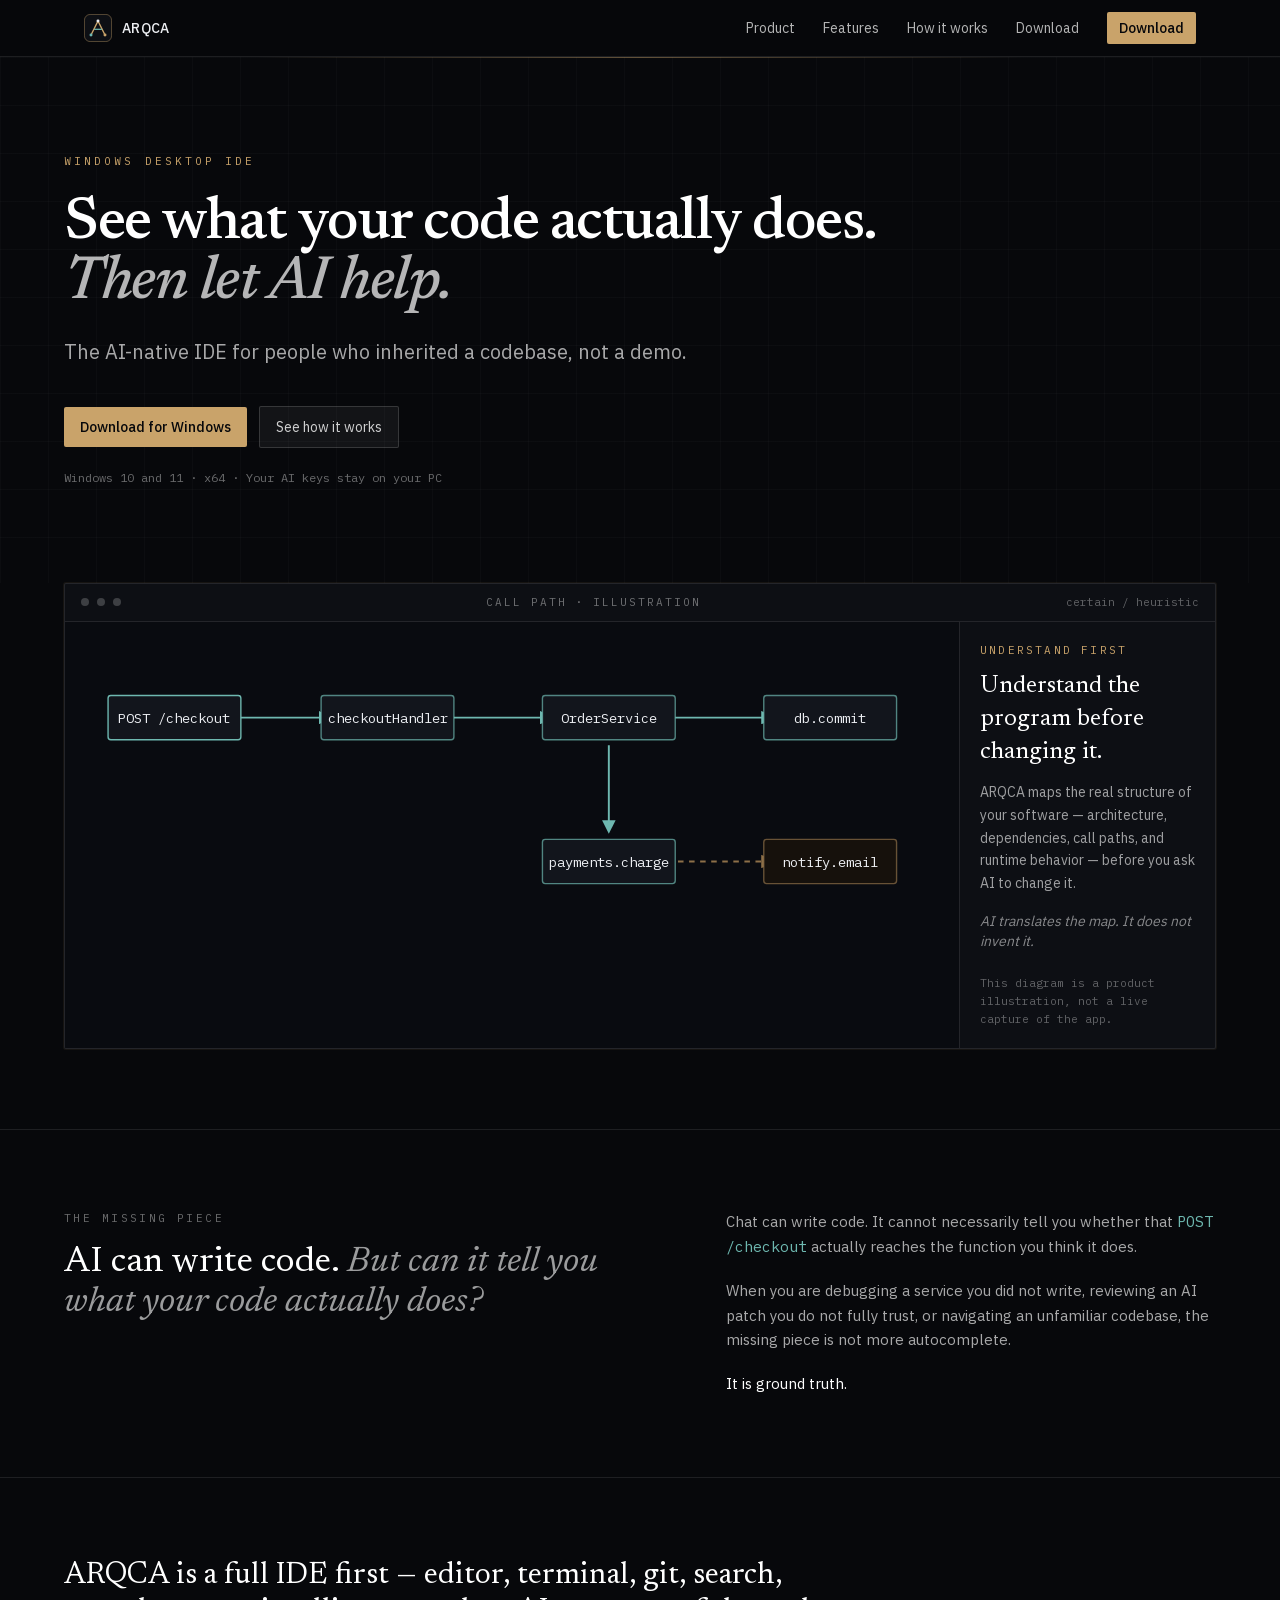
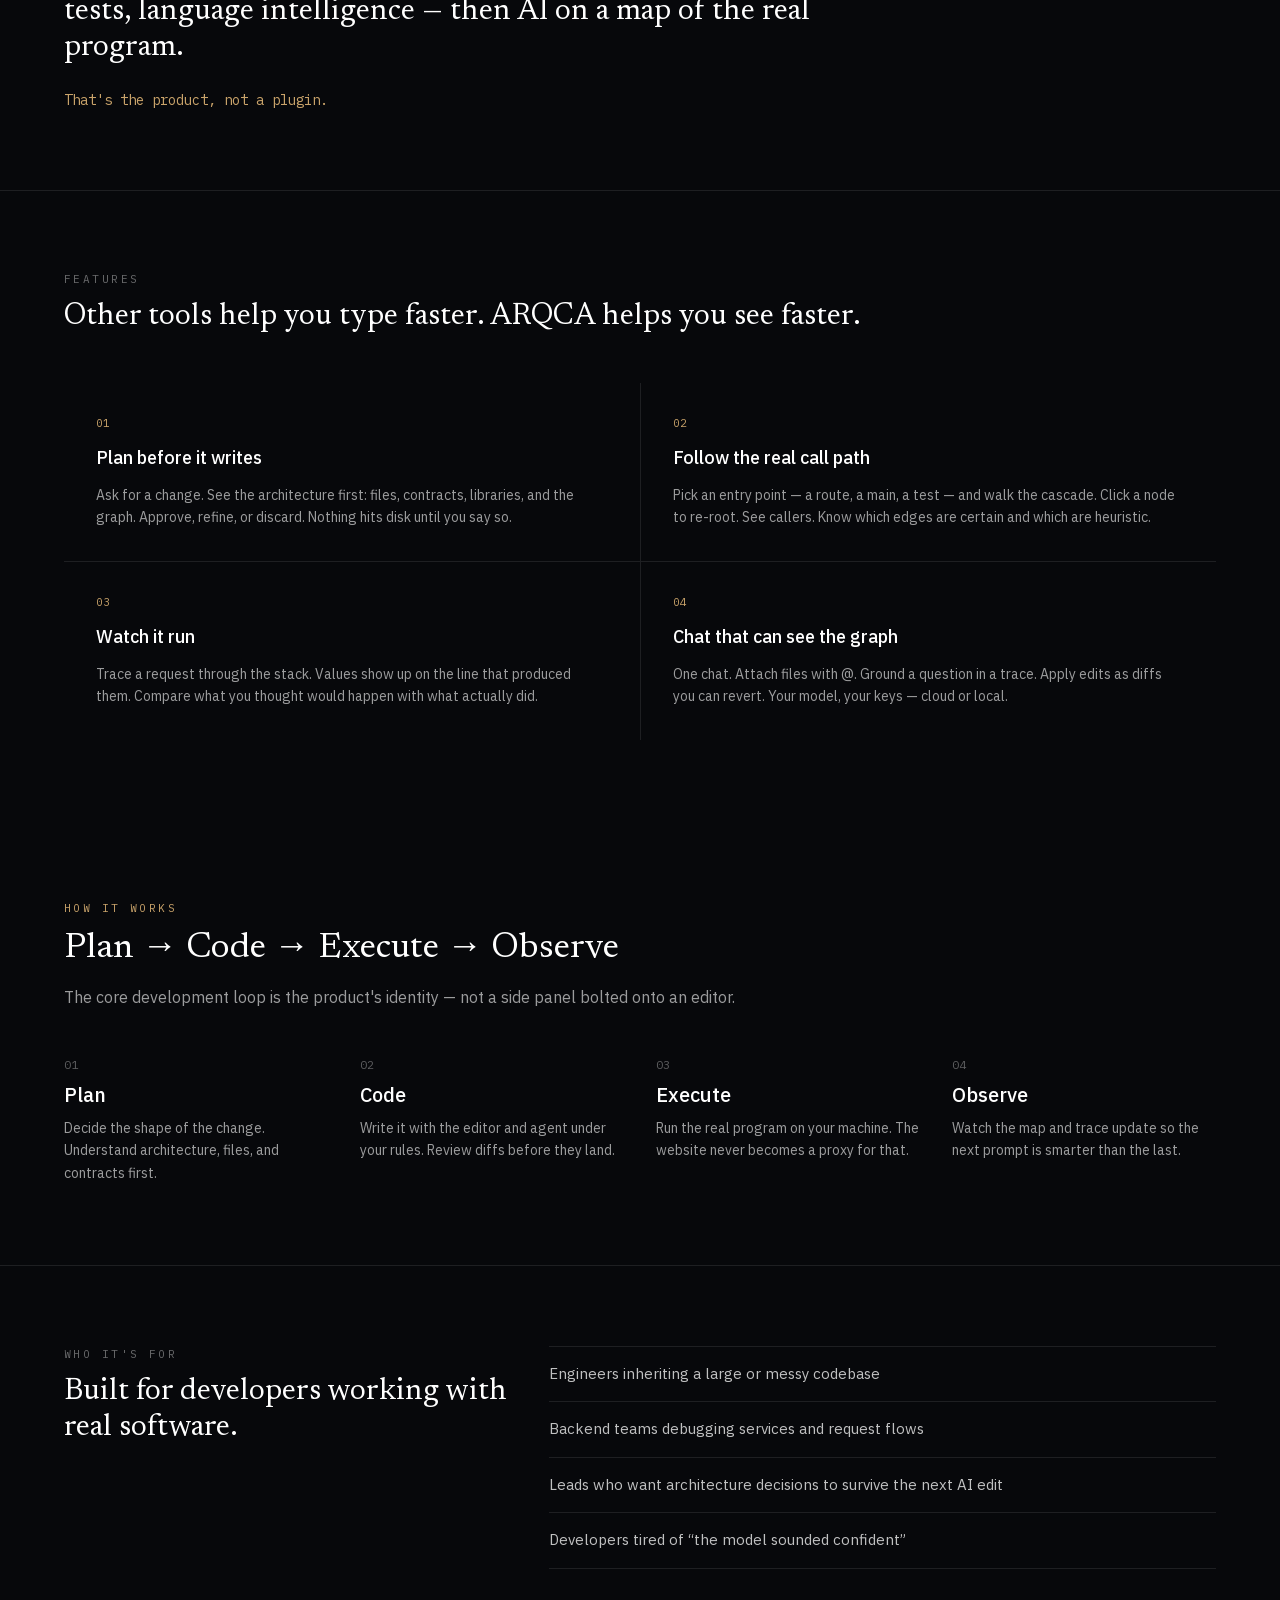
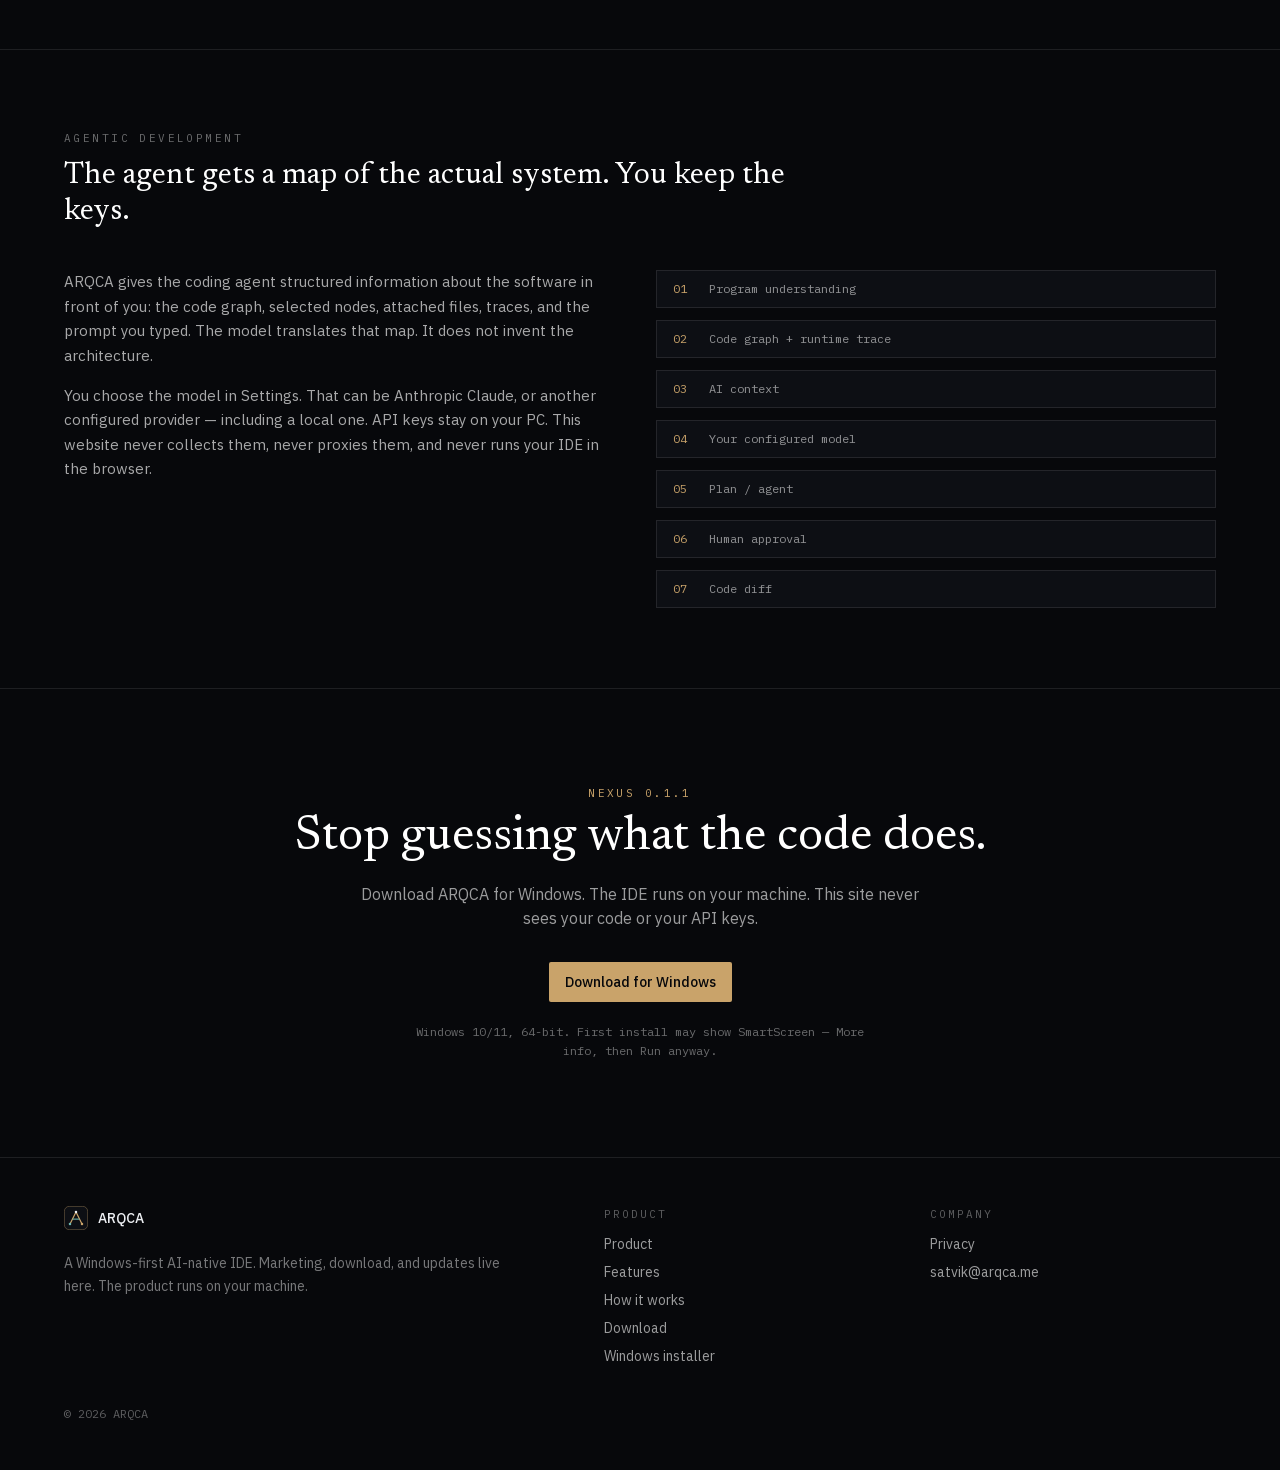
==== commit d287eb64: "Remove waitlist; ship product landing, download, and privacy." ====
--- a/index.html
+++ b/index.html
@@ -1 +1 @@
-<!DOCTYPE html><!--SK5xUctxFy4RebBR18CaC--><html lang="en" class="__variable_987bfa __variable_e51aef __variable_9f0762"><head><meta charSet="utf-8"/><meta name="viewport" content="width=device-width, initial-scale=1"/><link rel="stylesheet" href="/_next/static/css/4a0835813b068461.css" data-precedence="next"/><link rel="preload" as="script" fetchPriority="low" href="/_next/static/chunks/webpack-51d63dc79d7a631f.js"/><script src="/_next/static/chunks/4bd1b696-c023c6e3521b1417.js" async=""></script><script src="/_next/static/chunks/255-09fb0d129bb12f51.js" async=""></script><script src="/_next/static/chunks/main-app-10377d242d7469f9.js" async=""></script><script src="/_next/static/chunks/app/page-ab998cfc43444b41.js" async=""></script><meta name="theme-color" content="#07080b"/><meta name="color-scheme" content="dark"/><title>ARQCA — See What Your Code Actually Does</title><meta name="description" content="ARQCA is an AI-native desktop IDE that maps your codebase, traces execution, and helps AI understand your software before changing it."/><meta name="application-name" content="ARQCA"/><meta name="author" content="ARQCA"/><meta name="keywords" content="ARQCA,AI IDE,desktop IDE,code graph,execution tracing,program understanding,Windows IDE"/><meta name="creator" content="ARQCA"/><meta name="robots" content="index, follow"/><link rel="canonical" href="https://arqca.me/"/><meta property="og:title" content="ARQCA — See What Your Code Actually Does"/><meta property="og:description" content="ARQCA is an AI-native desktop IDE that maps your codebase, traces execution, and helps AI understand your software before changing it."/><meta property="og:url" content="https://arqca.me/"/><meta property="og:site_name" content="ARQCA"/><meta property="og:locale" content="en_US"/><meta property="og:image" content="https://arqca.me/og.png"/><meta property="og:image:width" content="1200"/><meta property="og:image:height" content="630"/><meta property="og:image:alt" content="ARQCA — See what your code actually does"/><meta property="og:type" content="website"/><meta name="twitter:card" content="summary_large_image"/><meta name="twitter:title" content="ARQCA — See What Your Code Actually Does"/><meta name="twitter:description" content="ARQCA is an AI-native desktop IDE that maps your codebase, traces execution, and helps AI understand your software before changing it."/><meta name="twitter:image" content="https://arqca.me/og.png"/><link rel="icon" href="/favicon.svg" type="image/svg+xml"/><link rel="apple-touch-icon" href="/apple-touch-icon.png"/><script src="/_next/static/chunks/polyfills-42372ed130431b0a.js" noModule=""></script></head><body class="font-sans antialiased"><div hidden=""><!--$--><!--/$--></div><script type="application/ld+json">{"@context":"https://schema.org","@type":"SoftwareApplication","name":"ARQCA","applicationCategory":"DeveloperApplication","operatingSystem":"Windows","url":"https://arqca.me","description":"ARQCA is an AI-native desktop IDE that maps your codebase, traces execution, and helps AI understand your software before changing it.","offers":{"@type":"Offer","availability":"https://schema.org/PreOrder","price":"0","priceCurrency":"USD"}}</script><a href="#main" class="sr-only focus:not-sr-only focus:fixed focus:left-4 focus:top-4 focus:z-50 focus:bg-brass focus:px-3 focus:py-2 focus:text-ink">Skip to content</a><div id="top" class="min-h-screen bg-ink"><header class="sticky top-0 z-40 border-b border-line bg-ink/80 backdrop-blur-md"><div class="mx-auto flex h-14 max-w-site items-center justify-between px-5"><a href="#top" class="flex items-center gap-2.5 text-sm font-medium tracking-wide"><svg class="h-7 w-7" viewBox="0 0 32 32" fill="none" aria-hidden="true"><rect width="32" height="32" rx="7" fill="#0d0f14"></rect><rect x="0.5" y="0.5" width="31" height="31" rx="6.5" stroke="#c9a36a" stroke-opacity="0.45"></rect><path d="M8 24 L16 8 L24 24" stroke="#c9a36a" stroke-width="1.6" stroke-linejoin="round"></path><path d="M11.5 17.5 H20.5" stroke="#6eb8b0" stroke-width="1.4"></path><circle cx="8" cy="24" r="1.7" fill="#6eb8b0"></circle><circle cx="16" cy="8" r="1.7" fill="#eceef2"></circle><circle cx="24" cy="24" r="1.7" fill="#c9a36a"></circle></svg><span>ARQCA</span></a><nav class="hidden items-center gap-7 text-sm text-white/70 md:flex" aria-label="Primary"><a href="#product" class="transition hover:text-white">Product</a><a href="#features" class="transition hover:text-white">Features</a><a href="#how-it-works" class="transition hover:text-white">How it works</a><a href="#download" class="transition hover:text-white">Download</a><a href="https://github.com/satvik-vinoth/Arqca/releases/download/v0.1.1/Nexus_0.1.1_x64-setup.exe" class="rounded-sm border border-brass/40 bg-brass/10 px-3 py-1.5 text-brass transition hover:bg-brass/20">Download</a></nav><button type="button" class="inline-flex h-9 w-9 items-center justify-center rounded-sm border border-line text-white/80 md:hidden" aria-expanded="false" aria-controls="mobile-nav" aria-label="Open menu"><span class="sr-only">Menu</span><svg width="16" height="16" viewBox="0 0 16 16" fill="none" aria-hidden="true"><path d="M2 4 H14 M2 8 H14 M2 12 H14" stroke="currentColor" stroke-width="1.4"></path></svg></button></div></header><main id="main"><section class="relative overflow-hidden px-5 pb-16 pt-16 md:pb-24 md:pt-24"><div class="pointer-events-none absolute inset-0 bg-grid opacity-70"></div><div class="pointer-events-none absolute left-1/2 top-0 h-px w-[min(100%,48rem)] -translate-x-1/2 hairline"></div><div class="relative mx-auto max-w-site"><p class="mb-6 font-mono text-[11px] uppercase tracking-[0.28em] text-brass">Windows desktop IDE</p><h1 class="max-w-4xl font-display text-4xl font-medium leading-[1.12] tracking-tight text-white sm:text-5xl md:text-6xl">See what your code actually does.<!-- --> <span class="italic text-white/70">Then let AI help.</span></h1><p class="mt-6 max-w-2xl text-lg leading-relaxed text-white/65 md:text-xl">The AI-native IDE for people who inherited a codebase, not a demo.</p><div class="mt-10 flex flex-wrap items-center gap-3"><a href="https://github.com/satvik-vinoth/Arqca/releases/download/v0.1.1/Nexus_0.1.1_x64-setup.exe" class="inline-flex items-center rounded-sm bg-brass px-4 py-2.5 text-sm font-medium text-ink transition hover:bg-[#d4b07a]">Download for Windows</a><a href="mailto:satvik@arqca.me?subject=ARQCA%20early%20access" class="inline-flex items-center rounded-sm border border-white/15 bg-white/5 px-4 py-2.5 text-sm text-white/80 transition hover:bg-white/10 hover:text-white">Join early access</a></div><p class="mt-5 max-w-xl font-mono text-xs leading-relaxed text-white/40">Early-access Windows installer (Nexus 0.1.1). The product is in development. Windows may warn &quot;protected your PC&quot; — More info → Run anyway. You bring your own AI keys; this site never collects them.</p></div></section><section id="product" class="scroll-mt-20 px-5 pb-20"><div class="mx-auto max-w-site"><div class="overflow-hidden rounded-sm border border-line bg-ink-raised shadow-[0_0_0_1px_rgba(201,163,106,0.08)]"><div class="flex items-center justify-between border-b border-line px-4 py-2.5"><div class="flex items-center gap-2"><span class="h-2 w-2 rounded-full bg-white/20"></span><span class="h-2 w-2 rounded-full bg-white/20"></span><span class="h-2 w-2 rounded-full bg-white/20"></span></div><p class="font-mono text-[11px] uppercase tracking-[0.18em] text-white/40">Call path · illustration</p><p class="hidden font-mono text-[11px] text-white/35 sm:block">certain / heuristic</p></div><div class="grid gap-0 lg:grid-cols-[minmax(0,1fr)_16rem]"><div class="relative min-h-[280px] overflow-x-auto bg-[#090b10] p-4 md:p-8"><svg viewBox="0 0 600 210" class="h-auto w-full min-w-[32rem]" role="img" aria-labelledby="graph-title graph-desc"><title id="graph-title">Illustrated call path for POST /checkout</title><desc id="graph-desc">A route leads to a handler, then a service, a database commit, a payments call, and a heuristic email edge.</desc><defs><marker id="arrow" viewBox="0 0 10 10" refX="8" refY="5" markerWidth="7" markerHeight="7" orient="auto-start-reverse"><path d="M 0 0 L 10 5 L 0 10 z" fill="#6eb8b0"></path></marker><marker id="arrow-dim" viewBox="0 0 10 10" refX="8" refY="5" markerWidth="7" markerHeight="7" orient="auto-start-reverse"><path d="M 0 0 L 10 5 L 0 10 z" fill="#8d7048"></path></marker></defs><line x1="88" y1="46" x2="168" y2="46" stroke="#6eb8b0" stroke-width="1.4" marker-end="url(#arrow)"></line><line x1="252" y1="46" x2="328" y2="46" stroke="#6eb8b0" stroke-width="1.4" marker-end="url(#arrow)"></line><line x1="412" y1="46" x2="488" y2="46" stroke="#6eb8b0" stroke-width="1.4" marker-end="url(#arrow)"></line><line x1="370" y1="66" x2="370" y2="128" stroke="#6eb8b0" stroke-width="1.4" marker-end="url(#arrow)"></line><line x1="412" y1="150" x2="488" y2="150" stroke="#8d7048" stroke-width="1.4" stroke-dasharray="4 4" marker-end="url(#arrow-dim)"></line><g><rect x="8" y="30" width="96" height="32" rx="2" fill="#12151c" stroke="#6eb8b0" stroke-opacity="1"></rect><text x="56" y="50" text-anchor="middle" fill="#eceef2" font-size="10" font-family="IBM Plex Mono, ui-monospace, monospace">POST /checkout</text></g><g><rect x="162" y="30" width="96" height="32" rx="2" fill="#12151c" stroke="#6eb8b0" stroke-opacity="0.7"></rect><text x="210" y="50" text-anchor="middle" fill="#eceef2" font-size="10" font-family="IBM Plex Mono, ui-monospace, monospace">checkoutHandler</text></g><g><rect x="322" y="30" width="96" height="32" rx="2" fill="#12151c" stroke="#6eb8b0" stroke-opacity="0.7"></rect><text x="370" y="50" text-anchor="middle" fill="#eceef2" font-size="10" font-family="IBM Plex Mono, ui-monospace, monospace">OrderService</text></g><g><rect x="482" y="30" width="96" height="32" rx="2" fill="#12151c" stroke="#6eb8b0" stroke-opacity="0.7"></rect><text x="530" y="50" text-anchor="middle" fill="#eceef2" font-size="10" font-family="IBM Plex Mono, ui-monospace, monospace">db.commit</text></g><g><rect x="322" y="134" width="96" height="32" rx="2" fill="#12151c" stroke="#6eb8b0" stroke-opacity="0.7"></rect><text x="370" y="154" text-anchor="middle" fill="#eceef2" font-size="10" font-family="IBM Plex Mono, ui-monospace, monospace">payments.charge</text></g><g><rect x="482" y="134" width="96" height="32" rx="2" fill="#16110c" stroke="#8d7048" stroke-opacity="0.7"></rect><text x="530" y="154" text-anchor="middle" fill="#eceef2" font-size="10" font-family="IBM Plex Mono, ui-monospace, monospace">notify.email</text></g></svg></div><aside class="border-t border-line p-5 lg:border-l lg:border-t-0"><p class="font-mono text-[11px] uppercase tracking-[0.2em] text-brass">Understand first</p><h2 class="mt-3 font-display text-2xl leading-snug text-white">Understand the program before changing it.</h2><p class="mt-3 text-sm leading-relaxed text-white/60">ARQCA maps the real structure of your software — architecture, dependencies, call paths, and runtime behavior — before you ask AI to change it.</p><p class="mt-4 text-sm italic text-white/50">AI translates the map. It does not invent it.</p><p class="mt-6 font-mono text-[11px] leading-relaxed text-white/35">This diagram is a product illustration, not a live capture of the app.</p></aside></div></div></div></section><section class="border-y border-line px-5 py-20"><div class="mx-auto grid max-w-site gap-12 md:grid-cols-[minmax(0,1.1fr)_minmax(0,0.9fr)] md:gap-16"><div><p class="font-mono text-[11px] uppercase tracking-[0.22em] text-white/40">The missing piece</p><h2 class="mt-4 font-display text-3xl leading-tight text-white md:text-4xl">AI can write code.<!-- --> <span class="italic text-white/60">But can it tell you what your code actually does?</span></h2></div><div class="space-y-5 text-[15px] leading-relaxed text-white/65"><p>Chat can write code. It cannot necessarily tell you whether that<!-- --> <code class="font-mono text-signal">POST /checkout</code> actually reaches the function you think it does.</p><p>When you are debugging a service you did not write, reviewing an AI patch you do not fully trust, or navigating an unfamiliar codebase, the missing piece is not more autocomplete.</p><p class="text-white">It is ground truth.</p></div></div></section><section class="px-5 py-20"><div class="mx-auto max-w-site"><p class="max-w-3xl font-display text-2xl leading-snug text-white md:text-3xl">ARQCA is a full IDE first — editor, terminal, git, search, tests, language intelligence — then AI on a map of the real program.</p><p class="mt-6 font-mono text-sm text-brass">That&#x27;s the product, not a plugin.</p></div></section><section id="features" class="scroll-mt-20 border-t border-line px-5 py-20"><div class="mx-auto max-w-site"><p class="font-mono text-[11px] uppercase tracking-[0.22em] text-white/40">Features</p><h2 class="mt-3 font-display text-3xl text-white">Other tools help you type faster. ARQCA helps you see faster.</h2><div class="mt-12 grid gap-px bg-line sm:grid-cols-2"><article class="bg-ink p-6 md:p-8"><p class="font-mono text-[11px] text-brass">01</p><h3 class="mt-3 text-lg font-medium text-white">Plan before it writes</h3><p class="mt-3 text-sm leading-relaxed text-white/60">Ask for a change. See the architecture first: files, contracts, libraries, and the graph. Approve, refine, or discard. Nothing hits disk until you say so.</p></article><article class="bg-ink p-6 md:p-8"><p class="font-mono text-[11px] text-brass">02</p><h3 class="mt-3 text-lg font-medium text-white">Follow the real call path</h3><p class="mt-3 text-sm leading-relaxed text-white/60">Pick an entry point — a route, a main, a test — and walk the cascade. Click a node to re-root. See callers. Know which edges are certain and which are heuristic.</p></article><article class="bg-ink p-6 md:p-8"><p class="font-mono text-[11px] text-brass">03</p><h3 class="mt-3 text-lg font-medium text-white">Watch it run</h3><p class="mt-3 text-sm leading-relaxed text-white/60">Trace a request through the stack. Values show up on the line that produced them. Compare what you thought would happen with what actually did.</p></article><article class="bg-ink p-6 md:p-8"><p class="font-mono text-[11px] text-brass">04</p><h3 class="mt-3 text-lg font-medium text-white">Chat that can see the graph</h3><p class="mt-3 text-sm leading-relaxed text-white/60">One chat. Attach files with @. Ground a question in a trace. Apply edits as diffs you can revert. Your model, your keys — cloud or local.</p></article></div></div></section><section id="how-it-works" class="scroll-mt-20 px-5 py-20"><div class="mx-auto max-w-site"><p class="font-mono text-[11px] uppercase tracking-[0.22em] text-brass">How it works</p><h2 class="mt-3 font-display text-3xl text-white md:text-4xl">Plan → Code → Execute → Observe</h2><p class="mt-4 max-w-2xl text-white/60">The core development loop is the product&#x27;s identity — not a side panel bolted onto an editor.</p><ol class="mt-12 grid gap-8 sm:grid-cols-2 lg:grid-cols-4"><li><p class="font-mono text-xs text-white/35">01</p><h3 class="mt-2 text-xl font-medium text-white">Plan</h3><p class="mt-2 text-sm leading-relaxed text-white/60">Decide the shape of the change. Understand architecture, files, and contracts first.</p></li><li><p class="font-mono text-xs text-white/35">02</p><h3 class="mt-2 text-xl font-medium text-white">Code</h3><p class="mt-2 text-sm leading-relaxed text-white/60">Write it with the editor and agent under your rules. Review diffs before they land.</p></li><li><p class="font-mono text-xs text-white/35">03</p><h3 class="mt-2 text-xl font-medium text-white">Execute</h3><p class="mt-2 text-sm leading-relaxed text-white/60">Run the real program on your machine. The website never becomes a proxy for that.</p></li><li><p class="font-mono text-xs text-white/35">04</p><h3 class="mt-2 text-xl font-medium text-white">Observe</h3><p class="mt-2 text-sm leading-relaxed text-white/60">Watch the map and trace update so the next prompt is smarter than the last.</p></li></ol></div></section><section class="border-y border-line px-5 py-20"><div class="mx-auto grid max-w-site gap-10 md:grid-cols-[minmax(0,0.8fr)_minmax(0,1.2fr)]"><div><p class="font-mono text-[11px] uppercase tracking-[0.22em] text-white/40">Who it&#x27;s for</p><h2 class="mt-3 font-display text-3xl text-white">Built for developers working with real software.</h2></div><ul class="space-y-0 divide-y divide-line border-y border-line"><li class="py-4 text-[15px] text-white/75">Engineers inheriting a large or messy codebase</li><li class="py-4 text-[15px] text-white/75">Backend teams debugging services and request flows</li><li class="py-4 text-[15px] text-white/75">Leads who want architecture decisions to survive the next AI edit</li><li class="py-4 text-[15px] text-white/75">Developers tired of “the model sounded confident”</li></ul></div></section><section class="px-5 py-20"><div class="mx-auto max-w-site"><p class="font-mono text-[11px] uppercase tracking-[0.22em] text-white/40">Agentic development</p><h2 class="mt-3 max-w-3xl font-display text-3xl text-white">The agent gets a map of the actual system. You keep the keys.</h2><div class="mt-10 grid gap-8 md:grid-cols-2"><div class="space-y-4 text-[15px] leading-relaxed text-white/65"><p>ARQCA gives the coding agent structured information about the software in front of you: the code graph, selected nodes, attached files, traces, and the prompt you typed. The model translates that map. It does not invent the architecture.</p><p>You choose the model in Settings. That can be Anthropic Claude, or another configured provider — including a local one. API keys stay on your PC. This website never collects them, never proxies them, and never runs your IDE in the browser.</p></div><ol class="space-y-3 font-mono text-xs text-white/55"><li class="flex items-center gap-3 border border-line bg-ink-raised px-4 py-2.5"><span class="w-6 text-brass">01</span><span>Program understanding</span></li><li class="flex items-center gap-3 border border-line bg-ink-raised px-4 py-2.5"><span class="w-6 text-brass">02</span><span>Code graph + runtime trace</span></li><li class="flex items-center gap-3 border border-line bg-ink-raised px-4 py-2.5"><span class="w-6 text-brass">03</span><span>AI context</span></li><li class="flex items-center gap-3 border border-line bg-ink-raised px-4 py-2.5"><span class="w-6 text-brass">04</span><span>Your configured model</span></li><li class="flex items-center gap-3 border border-line bg-ink-raised px-4 py-2.5"><span class="w-6 text-brass">05</span><span>Plan / agent</span></li><li class="flex items-center gap-3 border border-line bg-ink-raised px-4 py-2.5"><span class="w-6 text-brass">06</span><span>Human approval</span></li><li class="flex items-center gap-3 border border-line bg-ink-raised px-4 py-2.5"><span class="w-6 text-brass">07</span><span>Code diff</span></li></ol></div></div></section><section id="download" class="scroll-mt-20 border-t border-line px-5 py-24"><div class="mx-auto max-w-site text-center"><h2 class="font-display text-3xl text-white md:text-5xl">Stop guessing what the code does.</h2><p class="mx-auto mt-5 max-w-xl text-white/60">Download the Windows installer. ARQCA is in development — expect rough edges. Windows may warn on first launch; More info → Run anyway.</p><div class="mt-8 flex flex-wrap items-center justify-center gap-3"><a href="https://github.com/satvik-vinoth/Arqca/releases/download/v0.1.1/Nexus_0.1.1_x64-setup.exe" class="inline-flex items-center rounded-sm bg-brass px-4 py-2.5 text-sm font-medium text-ink transition hover:bg-[#d4b07a]">Download for Windows</a><a href="mailto:satvik@arqca.me?subject=ARQCA%20early%20access" class="inline-flex items-center rounded-sm border border-white/15 px-4 py-2.5 text-sm text-white/80 transition hover:bg-white/10 hover:text-white">Join the early-access list</a></div></div></section></main><footer class="border-t border-line px-5 py-10"><div class="mx-auto flex max-w-site flex-col gap-6 md:flex-row md:items-end md:justify-between"><div><div class="flex items-center gap-2.5"><svg class="h-6 w-6" viewBox="0 0 32 32" fill="none" aria-hidden="true"><rect width="32" height="32" rx="7" fill="#0d0f14"></rect><rect x="0.5" y="0.5" width="31" height="31" rx="6.5" stroke="#c9a36a" stroke-opacity="0.45"></rect><path d="M8 24 L16 8 L24 24" stroke="#c9a36a" stroke-width="1.6" stroke-linejoin="round"></path><path d="M11.5 17.5 H20.5" stroke="#6eb8b0" stroke-width="1.4"></path><circle cx="8" cy="24" r="1.7" fill="#6eb8b0"></circle><circle cx="16" cy="8" r="1.7" fill="#eceef2"></circle><circle cx="24" cy="24" r="1.7" fill="#c9a36a"></circle></svg><span class="text-sm font-medium">ARQCA</span></div><p class="mt-3 max-w-md text-sm leading-relaxed text-white/45">A Windows-first AI-native IDE. The website is marketing, explanation, download, and updates. The IDE runs on your machine.</p></div><div class="font-mono text-xs leading-relaxed text-white/40"><p><a class="hover:text-white" href="mailto:satvik@arqca.me">satvik@arqca.me</a></p><p class="mt-1">Canonical:<!-- --> <a class="hover:text-white" href="https://arqca.me">https://arqca.me</a></p><p class="mt-1">© <!-- -->2026<!-- --> ARQCA</p></div></div></footer></div><!--$--><!--/$--><script src="/_next/static/chunks/webpack-51d63dc79d7a631f.js" id="_R_" async=""></script><script>(self.__next_f=self.__next_f||[]).push([0])</script><script>self.__next_f.push([1,"1:\"$Sreact.fragment\"\n2:I[9766,[],\"\"]\n3:I[8924,[],\"\"]\n4:I[7292,[\"974\",\"static/chunks/app/page-ab998cfc43444b41.js\"],\"Navbar\"]\n11:I[7150,[],\"\"]\n:HL[\"/_next/static/css/4a0835813b068461.css\",\"style\"]\n"])</script><script>self.__next_f.push([1,"0:{\"P\":null,\"b\":\"SK5xUctxFy4RebBR18CaC\",\"p\":\"\",\"c\":[\"\",\"\"],\"i\":false,\"f\":[[[\"\",{\"children\":[\"__PAGE__\",{}]},\"$undefined\",\"$undefined\",true],[\"\",[\"$\",\"$1\",\"c\",{\"children\":[[[\"$\",\"link\",\"0\",{\"rel\":\"stylesheet\",\"href\":\"/_next/static/css/4a0835813b068461.css\",\"precedence\":\"next\",\"crossOrigin\":\"$undefined\",\"nonce\":\"$undefined\"}]],[\"$\",\"html\",null,{\"lang\":\"en\",\"className\":\"__variable_987bfa __variable_e51aef __variable_9f0762\",\"children\":[\"$\",\"body\",null,{\"className\":\"font-sans antialiased\",\"children\":[[\"$\",\"script\",null,{\"type\":\"application/ld+json\",\"dangerouslySetInnerHTML\":{\"__html\":\"{\\\"@context\\\":\\\"https://schema.org\\\",\\\"@type\\\":\\\"SoftwareApplication\\\",\\\"name\\\":\\\"ARQCA\\\",\\\"applicationCategory\\\":\\\"DeveloperApplication\\\",\\\"operatingSystem\\\":\\\"Windows\\\",\\\"url\\\":\\\"https://arqca.me\\\",\\\"description\\\":\\\"ARQCA is an AI-native desktop IDE that maps your codebase, traces execution, and helps AI understand your software before changing it.\\\",\\\"offers\\\":{\\\"@type\\\":\\\"Offer\\\",\\\"availability\\\":\\\"https://schema.org/PreOrder\\\",\\\"price\\\":\\\"0\\\",\\\"priceCurrency\\\":\\\"USD\\\"}}\"}}],[\"$\",\"a\",null,{\"href\":\"#main\",\"className\":\"sr-only focus:not-sr-only focus:fixed focus:left-4 focus:top-4 focus:z-50 focus:bg-brass focus:px-3 focus:py-2 focus:text-ink\",\"children\":\"Skip to content\"}],[\"$\",\"$L2\",null,{\"parallelRouterKey\":\"children\",\"error\":\"$undefined\",\"errorStyles\":\"$undefined\",\"errorScripts\":\"$undefined\",\"template\":[\"$\",\"$L3\",null,{}],\"templateStyles\":\"$undefined\",\"templateScripts\":\"$undefined\",\"notFound\":[[\"$\",\"main\",null,{\"className\":\"flex min-h-screen flex-col items-center justify-center bg-ink px-5 text-center\",\"children\":[[\"$\",\"svg\",null,{\"className\":\"h-10 w-10\",\"viewBox\":\"0 0 32 32\",\"fill\":\"none\",\"aria-hidden\":\"true\",\"children\":[[\"$\",\"rect\",null,{\"width\":\"32\",\"height\":\"32\",\"rx\":\"7\",\"fill\":\"#0d0f14\"}],[\"$\",\"rect\",null,{\"x\":\"0.5\",\"y\":\"0.5\",\"width\":\"31\",\"height\":\"31\",\"rx\":\"6.5\",\"stroke\":\"#c9a36a\",\"strokeOpacity\":\"0.45\"}],[\"$\",\"path\",null,{\"d\":\"M8 24 L16 8 L24 24\",\"stroke\":\"#c9a36a\",\"strokeWidth\":\"1.6\",\"strokeLinejoin\":\"round\"}],[\"$\",\"path\",null,{\"d\":\"M11.5 17.5 H20.5\",\"stroke\":\"#6eb8b0\",\"strokeWidth\":\"1.4\"}],[\"$\",\"circle\",null,{\"cx\":\"8\",\"cy\":\"24\",\"r\":\"1.7\",\"fill\":\"#6eb8b0\"}],[\"$\",\"circle\",null,{\"cx\":\"16\",\"cy\":\"8\",\"r\":\"1.7\",\"fill\":\"#eceef2\"}],[\"$\",\"circle\",null,{\"cx\":\"24\",\"cy\":\"24\",\"r\":\"1.7\",\"fill\":\"#c9a36a\"}]]}],[\"$\",\"h1\",null,{\"className\":\"mt-6 font-display text-3xl text-white\",\"children\":\"Page not found\"}],[\"$\",\"p\",null,{\"className\":\"mt-3 text-sm text-white/55\",\"children\":\"ARQCA lives at the homepage. This URL does not exist.\"}],[\"$\",\"a\",null,{\"href\":\"/\",\"className\":\"mt-8 rounded-sm bg-brass px-4 py-2.5 text-sm font-medium text-ink\",\"children\":\"Back to ARQCA\"}]]}],[]],\"forbidden\":\"$undefined\",\"unauthorized\":\"$undefined\"}]]}]}]]}],{\"children\":[\"__PAGE__\",[\"$\",\"$1\",\"c\",{\"children\":[[\"$\",\"div\",null,{\"id\":\"top\",\"className\":\"min-h-screen bg-ink\",\"children\":[[\"$\",\"$L4\",null,{}],[\"$\",\"main\",null,{\"id\":\"main\",\"children\":[[\"$\",\"section\",null,{\"className\":\"relative overflow-hidden px-5 pb-16 pt-16 md:pb-24 md:pt-24\",\"children\":[[\"$\",\"div\",null,{\"className\":\"pointer-events-none absolute inset-0 bg-grid opacity-70\"}],[\"$\",\"div\",null,{\"className\":\"pointer-events-none absolute left-1/2 top-0 h-px w-[min(100%,48rem)] -translate-x-1/2 hairline\"}],[\"$\",\"div\",null,{\"className\":\"relative mx-auto max-w-site\",\"children\":[[\"$\",\"p\",null,{\"className\":\"mb-6 font-mono text-[11px] uppercase tracking-[0.28em] text-brass\",\"children\":\"Windows desktop IDE\"}],[\"$\",\"h1\",null,{\"className\":\"max-w-4xl font-display text-4xl font-medium leading-[1.12] tracking-tight text-white sm:text-5xl md:text-6xl\",\"children\":[\"See what your code actually does.\",\" \",[\"$\",\"span\",null,{\"className\":\"italic text-white/70\",\"children\":\"Then let AI help.\"}]]}],[\"$\",\"p\",null,{\"className\":\"mt-6 max-w-2xl text-lg leading-relaxed text-white/65 md:text-xl\",\"children\":\"The AI-native IDE for people who inherited a codebase, not a demo.\"}],[\"$\",\"div\",null,{\"className\":\"mt-10 flex flex-wrap items-center gap-3\",\"children\":[[\"$\",\"a\",null,{\"href\":\"https://github.com/satvik-vinoth/Arqca/releases/download/v0.1.1/Nexus_0.1.1_x64-setup.exe\",\"className\":\"inline-flex items-center rounded-sm bg-brass px-4 py-2.5 text-sm font-medium text-ink transition hover:bg-[#d4b07a]\",\"children\":\"Download for Windows\"}],[\"$\",\"a\",null,{\"href\":\"mailto:satvik@arqca.me?subject=ARQCA%20early%20access\",\"className\":\"inline-flex items-center rounded-sm border border-white/15 bg-white/5 px-4 py-2.5 text-sm text-white/80 transition hover:bg-white/10 hover:text-white\",\"children\":\"Join early access\"}]]}],\"$L5\"]}]]}],\"$L6\",\"$L7\",\"$L8\",\"$L9\",\"$La\",\"$Lb\",\"$Lc\",\"$Ld\"]}],\"$Le\"]}],null,\"$Lf\"]}],{},null,false]},null,false],\"$L10\",false]],\"m\":\"$undefined\",\"G\":[\"$11\",[]],\"s\":false,\"S\":true}\n"])</script><script>self.__next_f.push([1,"16:I[4431,[],\"OutletBoundary\"]\n18:I[5278,[],\"AsyncMetadataOutlet\"]\n1a:I[4431,[],\"ViewportBoundary\"]\n1c:I[4431,[],\"MetadataBoundary\"]\n1d:\"$Sreact.suspense\"\n5:[\"$\",\"p\",null,{\"className\":\"mt-5 max-w-xl font-mono text-xs leading-relaxed text-white/40\",\"children\":\"Early-access Windows installer (Nexus 0.1.1). The product is in development. Windows may warn \\\"protected your PC\\\" — More info → Run anyway. You bring your own AI keys; this site never collects them.\"}]\n"])</script><script>self.__next_f.push([1,"6:[\"$\",\"section\",null,{\"id\":\"product\",\"className\":\"scroll-mt-20 px-5 pb-20\",\"children\":[\"$\",\"div\",null,{\"className\":\"mx-auto max-w-site\",\"children\":[\"$\",\"div\",null,{\"className\":\"overflow-hidden rounded-sm border border-line bg-ink-raised shadow-[0_0_0_1px_rgba(201,163,106,0.08)]\",\"children\":[[\"$\",\"div\",null,{\"className\":\"flex items-center justify-between border-b border-line px-4 py-2.5\",\"children\":[[\"$\",\"div\",null,{\"className\":\"flex items-center gap-2\",\"children\":[[\"$\",\"span\",null,{\"className\":\"h-2 w-2 rounded-full bg-white/20\"}],[\"$\",\"span\",null,{\"className\":\"h-2 w-2 rounded-full bg-white/20\"}],[\"$\",\"span\",null,{\"className\":\"h-2 w-2 rounded-full bg-white/20\"}]]}],[\"$\",\"p\",null,{\"className\":\"font-mono text-[11px] uppercase tracking-[0.18em] text-white/40\",\"children\":\"Call path · illustration\"}],[\"$\",\"p\",null,{\"className\":\"hidden font-mono text-[11px] text-white/35 sm:block\",\"children\":\"certain / heuristic\"}]]}],[\"$\",\"div\",null,{\"className\":\"grid gap-0 lg:grid-cols-[minmax(0,1fr)_16rem]\",\"children\":[[\"$\",\"div\",null,{\"className\":\"relative min-h-[280px] overflow-x-auto bg-[#090b10] p-4 md:p-8\",\"children\":[\"$\",\"svg\",null,{\"viewBox\":\"0 0 600 210\",\"className\":\"h-auto w-full min-w-[32rem]\",\"role\":\"img\",\"aria-labelledby\":\"graph-title graph-desc\",\"children\":[[\"$\",\"title\",null,{\"id\":\"graph-title\",\"children\":\"Illustrated call path for POST /checkout\"}],[\"$\",\"desc\",null,{\"id\":\"graph-desc\",\"children\":\"A route leads to a handler, then a service, a database commit, a payments call, and a heuristic email edge.\"}],[\"$\",\"defs\",null,{\"children\":[[\"$\",\"marker\",null,{\"id\":\"arrow\",\"viewBox\":\"0 0 10 10\",\"refX\":\"8\",\"refY\":\"5\",\"markerWidth\":\"7\",\"markerHeight\":\"7\",\"orient\":\"auto-start-reverse\",\"children\":[\"$\",\"path\",null,{\"d\":\"M 0 0 L 10 5 L 0 10 z\",\"fill\":\"#6eb8b0\"}]}],[\"$\",\"marker\",null,{\"id\":\"arrow-dim\",\"viewBox\":\"0 0 10 10\",\"refX\":\"8\",\"refY\":\"5\",\"markerWidth\":\"7\",\"markerHeight\":\"7\",\"orient\":\"auto-start-reverse\",\"children\":[\"$\",\"path\",null,{\"d\":\"M 0 0 L 10 5 L 0 10 z\",\"fill\":\"#8d7048\"}]}]]}],[\"$\",\"line\",null,{\"x1\":\"88\",\"y1\":\"46\",\"x2\":\"168\",\"y2\":\"46\",\"stroke\":\"#6eb8b0\",\"strokeWidth\":\"1.4\",\"markerEnd\":\"url(#arrow)\"}],[\"$\",\"line\",null,{\"x1\":\"252\",\"y1\":\"46\",\"x2\":\"328\",\"y2\":\"46\",\"stroke\":\"#6eb8b0\",\"strokeWidth\":\"1.4\",\"markerEnd\":\"url(#arrow)\"}],[\"$\",\"line\",null,{\"x1\":\"412\",\"y1\":\"46\",\"x2\":\"488\",\"y2\":\"46\",\"stroke\":\"#6eb8b0\",\"strokeWidth\":\"1.4\",\"markerEnd\":\"url(#arrow)\"}],[\"$\",\"line\",null,{\"x1\":\"370\",\"y1\":\"66\",\"x2\":\"370\",\"y2\":\"128\",\"stroke\":\"#6eb8b0\",\"strokeWidth\":\"1.4\",\"markerEnd\":\"url(#arrow)\"}],[\"$\",\"line\",null,{\"x1\":\"412\",\"y1\":\"150\",\"x2\":\"488\",\"y2\":\"150\",\"stroke\":\"#8d7048\",\"strokeWidth\":\"1.4\",\"strokeDasharray\":\"4 4\",\"markerEnd\":\"url(#arrow-dim)\"}],[[\"$\",\"g\",\"route\",{\"children\":[[\"$\",\"rect\",null,{\"x\":8,\"y\":30,\"width\":\"96\",\"height\":\"32\",\"rx\":\"2\",\"fill\":\"#12151c\",\"stroke\":\"#6eb8b0\",\"strokeOpacity\":1}],[\"$\",\"text\",null,{\"x\":56,\"y\":50,\"textAnchor\":\"middle\",\"fill\":\"#eceef2\",\"fontSize\":\"10\",\"fontFamily\":\"IBM Plex Mono, ui-monospace, monospace\",\"children\":\"POST /checkout\"}]]}],[\"$\",\"g\",\"handler\",{\"children\":[[\"$\",\"rect\",null,{\"x\":162,\"y\":30,\"width\":\"96\",\"height\":\"32\",\"rx\":\"2\",\"fill\":\"#12151c\",\"stroke\":\"#6eb8b0\",\"strokeOpacity\":0.7}],[\"$\",\"text\",null,{\"x\":210,\"y\":50,\"textAnchor\":\"middle\",\"fill\":\"#eceef2\",\"fontSize\":\"10\",\"fontFamily\":\"IBM Plex Mono, ui-monospace, monospace\",\"children\":\"checkoutHandler\"}]]}],[\"$\",\"g\",\"svc\",{\"children\":[[\"$\",\"rect\",null,{\"x\":322,\"y\":30,\"width\":\"96\",\"height\":\"32\",\"rx\":\"2\",\"fill\":\"#12151c\",\"stroke\":\"#6eb8b0\",\"strokeOpacity\":0.7}],[\"$\",\"text\",null,{\"x\":370,\"y\":50,\"textAnchor\":\"middle\",\"fill\":\"#eceef2\",\"fontSize\":\"10\",\"fontFamily\":\"IBM Plex Mono, ui-monospace, monospace\",\"children\":\"OrderService\"}]]}],[\"$\",\"g\",\"db\",{\"children\":[[\"$\",\"rect\",null,{\"x\":482,\"y\":30,\"width\":\"96\",\"height\":\"32\",\"rx\":\"2\",\"fill\":\"#12151c\",\"stroke\":\"#6eb8b0\",\"strokeOpacity\":0.7}],[\"$\",\"text\",null,{\"x\":530,\"y\":50,\"textAnchor\":\"middle\",\"fill\":\"#eceef2\",\"fontSize\":\"10\",\"fontFamily\":\"IBM Plex Mono, ui-monospace, monospace\",\"children\":\"db.commit\"}]]}],[\"$\",\"g\",\"pay\",{\"children\":[[\"$\",\"rect\",null,{\"x\":322,\"y\":134,\"width\":\"96\",\"height\":\"32\",\"rx\":\"2\",\"fill\":\"#12151c\",\"stroke\":\"#6eb8b0\",\"strokeOpacity\":0.7}],[\"$\",\"text\",null,{\"x\":370,\"y\":154,\"textAnchor\":\"middle\",\"fill\":\"#eceef2\",\"fontSize\":\"10\",\"fontFamily\":\"IBM Plex Mono, ui-monospace, monospace\",\"children\":\"payments.charge\"}]]}],[\"$\",\"g\",\"mail\",{\"children\":[[\"$\",\"rect\",null,{\"x\":482,\"y\":134,\"width\":\"96\",\"height\":\"32\",\"rx\":\"2\",\"fill\":\"#16110c\",\"stroke\":\"#8d7048\",\"strokeOpacity\":0.7}],[\"$\",\"text\",null,{\"x\":530,\"y\":154,\"textAnchor\":\"middle\",\"fill\":\"#eceef2\",\"fontSize\":\"10\",\"fontFamily\":\"IBM Plex Mono, ui-monospace, monospace\",\"children\":\"notify.email\"}]]}]]]}]}],[\"$\",\"aside\",null,{\"className\":\"border-t border-line p-5 lg:border-l lg:border-t-0\",\"children\":[[\"$\",\"p\",null,{\"className\":\"font-mono text-[11px] uppercase tracking-[0.2em] text-brass\",\"children\":\"Understand first\"}],\"$L12\",\"$L13\",\"$L14\",\"$L15\"]}]]}]]}]}]}]\n"])</script><script>self.__next_f.push([1,"7:[\"$\",\"section\",null,{\"className\":\"border-y border-line px-5 py-20\",\"children\":[\"$\",\"div\",null,{\"className\":\"mx-auto grid max-w-site gap-12 md:grid-cols-[minmax(0,1.1fr)_minmax(0,0.9fr)] md:gap-16\",\"children\":[[\"$\",\"div\",null,{\"children\":[[\"$\",\"p\",null,{\"className\":\"font-mono text-[11px] uppercase tracking-[0.22em] text-white/40\",\"children\":\"The missing piece\"}],[\"$\",\"h2\",null,{\"className\":\"mt-4 font-display text-3xl leading-tight text-white md:text-4xl\",\"children\":[\"AI can write code.\",\" \",[\"$\",\"span\",null,{\"className\":\"italic text-white/60\",\"children\":\"But can it tell you what your code actually does?\"}]]}]]}],[\"$\",\"div\",null,{\"className\":\"space-y-5 text-[15px] leading-relaxed text-white/65\",\"children\":[[\"$\",\"p\",null,{\"children\":[\"Chat can write code. It cannot necessarily tell you whether that\",\" \",[\"$\",\"code\",null,{\"className\":\"font-mono text-signal\",\"children\":\"POST /checkout\"}],\" actually reaches the function you think it does.\"]}],[\"$\",\"p\",null,{\"children\":\"When you are debugging a service you did not write, reviewing an AI patch you do not fully trust, or navigating an unfamiliar codebase, the missing piece is not more autocomplete.\"}],[\"$\",\"p\",null,{\"className\":\"text-white\",\"children\":\"It is ground truth.\"}]]}]]}]}]\n"])</script><script>self.__next_f.push([1,"8:[\"$\",\"section\",null,{\"className\":\"px-5 py-20\",\"children\":[\"$\",\"div\",null,{\"className\":\"mx-auto max-w-site\",\"children\":[[\"$\",\"p\",null,{\"className\":\"max-w-3xl font-display text-2xl leading-snug text-white md:text-3xl\",\"children\":\"ARQCA is a full IDE first — editor, terminal, git, search, tests, language intelligence — then AI on a map of the real program.\"}],[\"$\",\"p\",null,{\"className\":\"mt-6 font-mono text-sm text-brass\",\"children\":\"That's the product, not a plugin.\"}]]}]}]\n"])</script><script>self.__next_f.push([1,"9:[\"$\",\"section\",null,{\"id\":\"features\",\"className\":\"scroll-mt-20 border-t border-line px-5 py-20\",\"children\":[\"$\",\"div\",null,{\"className\":\"mx-auto max-w-site\",\"children\":[[\"$\",\"p\",null,{\"className\":\"font-mono text-[11px] uppercase tracking-[0.22em] text-white/40\",\"children\":\"Features\"}],[\"$\",\"h2\",null,{\"className\":\"mt-3 font-display text-3xl text-white\",\"children\":\"Other tools help you type faster. ARQCA helps you see faster.\"}],[\"$\",\"div\",null,{\"className\":\"mt-12 grid gap-px bg-line sm:grid-cols-2\",\"children\":[[\"$\",\"article\",\"01\",{\"className\":\"bg-ink p-6 md:p-8\",\"children\":[[\"$\",\"p\",null,{\"className\":\"font-mono text-[11px] text-brass\",\"children\":\"01\"}],[\"$\",\"h3\",null,{\"className\":\"mt-3 text-lg font-medium text-white\",\"children\":\"Plan before it writes\"}],[\"$\",\"p\",null,{\"className\":\"mt-3 text-sm leading-relaxed text-white/60\",\"children\":\"Ask for a change. See the architecture first: files, contracts, libraries, and the graph. Approve, refine, or discard. Nothing hits disk until you say so.\"}]]}],[\"$\",\"article\",\"02\",{\"className\":\"bg-ink p-6 md:p-8\",\"children\":[[\"$\",\"p\",null,{\"className\":\"font-mono text-[11px] text-brass\",\"children\":\"02\"}],[\"$\",\"h3\",null,{\"className\":\"mt-3 text-lg font-medium text-white\",\"children\":\"Follow the real call path\"}],[\"$\",\"p\",null,{\"className\":\"mt-3 text-sm leading-relaxed text-white/60\",\"children\":\"Pick an entry point — a route, a main, a test — and walk the cascade. Click a node to re-root. See callers. Know which edges are certain and which are heuristic.\"}]]}],[\"$\",\"article\",\"03\",{\"className\":\"bg-ink p-6 md:p-8\",\"children\":[[\"$\",\"p\",null,{\"className\":\"font-mono text-[11px] text-brass\",\"children\":\"03\"}],[\"$\",\"h3\",null,{\"className\":\"mt-3 text-lg font-medium text-white\",\"children\":\"Watch it run\"}],[\"$\",\"p\",null,{\"className\":\"mt-3 text-sm leading-relaxed text-white/60\",\"children\":\"Trace a request through the stack. Values show up on the line that produced them. Compare what you thought would happen with what actually did.\"}]]}],[\"$\",\"article\",\"04\",{\"className\":\"bg-ink p-6 md:p-8\",\"children\":[[\"$\",\"p\",null,{\"className\":\"font-mono text-[11px] text-brass\",\"children\":\"04\"}],[\"$\",\"h3\",null,{\"className\":\"mt-3 text-lg font-medium text-white\",\"children\":\"Chat that can see the graph\"}],[\"$\",\"p\",null,{\"className\":\"mt-3 text-sm leading-relaxed text-white/60\",\"children\":\"One chat. Attach files with @. Ground a question in a trace. Apply edits as diffs you can revert. Your model, your keys — cloud or local.\"}]]}]]}]]}]}]\n"])</script><script>self.__next_f.push([1,"a:[\"$\",\"section\",null,{\"id\":\"how-it-works\",\"className\":\"scroll-mt-20 px-5 py-20\",\"children\":[\"$\",\"div\",null,{\"className\":\"mx-auto max-w-site\",\"children\":[[\"$\",\"p\",null,{\"className\":\"font-mono text-[11px] uppercase tracking-[0.22em] text-brass\",\"children\":\"How it works\"}],[\"$\",\"h2\",null,{\"className\":\"mt-3 font-display text-3xl text-white md:text-4xl\",\"children\":\"Plan → Code → Execute → Observe\"}],[\"$\",\"p\",null,{\"className\":\"mt-4 max-w-2xl text-white/60\",\"children\":\"The core development loop is the product's identity — not a side panel bolted onto an editor.\"}],[\"$\",\"ol\",null,{\"className\":\"mt-12 grid gap-8 sm:grid-cols-2 lg:grid-cols-4\",\"children\":[[\"$\",\"li\",\"01\",{\"children\":[[\"$\",\"p\",null,{\"className\":\"font-mono text-xs text-white/35\",\"children\":\"01\"}],[\"$\",\"h3\",null,{\"className\":\"mt-2 text-xl font-medium text-white\",\"children\":\"Plan\"}],[\"$\",\"p\",null,{\"className\":\"mt-2 text-sm leading-relaxed text-white/60\",\"children\":\"Decide the shape of the change. Understand architecture, files, and contracts first.\"}]]}],[\"$\",\"li\",\"02\",{\"children\":[[\"$\",\"p\",null,{\"className\":\"font-mono text-xs text-white/35\",\"children\":\"02\"}],[\"$\",\"h3\",null,{\"className\":\"mt-2 text-xl font-medium text-white\",\"children\":\"Code\"}],[\"$\",\"p\",null,{\"className\":\"mt-2 text-sm leading-relaxed text-white/60\",\"children\":\"Write it with the editor and agent under your rules. Review diffs before they land.\"}]]}],[\"$\",\"li\",\"03\",{\"children\":[[\"$\",\"p\",null,{\"className\":\"font-mono text-xs text-white/35\",\"children\":\"03\"}],[\"$\",\"h3\",null,{\"className\":\"mt-2 text-xl font-medium text-white\",\"children\":\"Execute\"}],[\"$\",\"p\",null,{\"className\":\"mt-2 text-sm leading-relaxed text-white/60\",\"children\":\"Run the real program on your machine. The website never becomes a proxy for that.\"}]]}],[\"$\",\"li\",\"04\",{\"children\":[[\"$\",\"p\",null,{\"className\":\"font-mono text-xs text-white/35\",\"children\":\"04\"}],[\"$\",\"h3\",null,{\"className\":\"mt-2 text-xl font-medium text-white\",\"children\":\"Observe\"}],[\"$\",\"p\",null,{\"className\":\"mt-2 text-sm leading-relaxed text-white/60\",\"children\":\"Watch the map and trace update so the next prompt is smarter than the last.\"}]]}]]}]]}]}]\n"])</script><script>self.__next_f.push([1,"b:[\"$\",\"section\",null,{\"className\":\"border-y border-line px-5 py-20\",\"children\":[\"$\",\"div\",null,{\"className\":\"mx-auto grid max-w-site gap-10 md:grid-cols-[minmax(0,0.8fr)_minmax(0,1.2fr)]\",\"children\":[[\"$\",\"div\",null,{\"children\":[[\"$\",\"p\",null,{\"className\":\"font-mono text-[11px] uppercase tracking-[0.22em] text-white/40\",\"children\":\"Who it's for\"}],[\"$\",\"h2\",null,{\"className\":\"mt-3 font-display text-3xl text-white\",\"children\":\"Built for developers working with real software.\"}]]}],[\"$\",\"ul\",null,{\"className\":\"space-y-0 divide-y divide-line border-y border-line\",\"children\":[[\"$\",\"li\",\"Engineers inheriting a large or messy codebase\",{\"className\":\"py-4 text-[15px] text-white/75\",\"children\":\"Engineers inheriting a large or messy codebase\"}],[\"$\",\"li\",\"Backend teams debugging services and request flows\",{\"className\":\"py-4 text-[15px] text-white/75\",\"children\":\"Backend teams debugging services and request flows\"}],[\"$\",\"li\",\"Leads who want architecture decisions to survive the next AI edit\",{\"className\":\"py-4 text-[15px] text-white/75\",\"children\":\"Leads who want architecture decisions to survive the next AI edit\"}],[\"$\",\"li\",\"Developers tired of “the model sounded confident”\",{\"className\":\"py-4 text-[15px] text-white/75\",\"children\":\"Developers tired of “the model sounded confident”\"}]]}]]}]}]\n"])</script><script>self.__next_f.push([1,"c:[\"$\",\"section\",null,{\"className\":\"px-5 py-20\",\"children\":[\"$\",\"div\",null,{\"className\":\"mx-auto max-w-site\",\"children\":[[\"$\",\"p\",null,{\"className\":\"font-mono text-[11px] uppercase tracking-[0.22em] text-white/40\",\"children\":\"Agentic development\"}],[\"$\",\"h2\",null,{\"className\":\"mt-3 max-w-3xl font-display text-3xl text-white\",\"children\":\"The agent gets a map of the actual system. You keep the keys.\"}],[\"$\",\"div\",null,{\"className\":\"mt-10 grid gap-8 md:grid-cols-2\",\"children\":[[\"$\",\"div\",null,{\"className\":\"space-y-4 text-[15px] leading-relaxed text-white/65\",\"children\":[[\"$\",\"p\",null,{\"children\":\"ARQCA gives the coding agent structured information about the software in front of you: the code graph, selected nodes, attached files, traces, and the prompt you typed. The model translates that map. It does not invent the architecture.\"}],[\"$\",\"p\",null,{\"children\":\"You choose the model in Settings. That can be Anthropic Claude, or another configured provider — including a local one. API keys stay on your PC. This website never collects them, never proxies them, and never runs your IDE in the browser.\"}]]}],[\"$\",\"ol\",null,{\"className\":\"space-y-3 font-mono text-xs text-white/55\",\"children\":[[\"$\",\"li\",\"Program understanding\",{\"className\":\"flex items-center gap-3 border border-line bg-ink-raised px-4 py-2.5\",\"children\":[[\"$\",\"span\",null,{\"className\":\"w-6 text-brass\",\"children\":\"01\"}],[\"$\",\"span\",null,{\"children\":\"Program understanding\"}]]}],[\"$\",\"li\",\"Code graph + runtime trace\",{\"className\":\"flex items-center gap-3 border border-line bg-ink-raised px-4 py-2.5\",\"children\":[[\"$\",\"span\",null,{\"className\":\"w-6 text-brass\",\"children\":\"02\"}],[\"$\",\"span\",null,{\"children\":\"Code graph + runtime trace\"}]]}],[\"$\",\"li\",\"AI context\",{\"className\":\"flex items-center gap-3 border border-line bg-ink-raised px-4 py-2.5\",\"children\":[[\"$\",\"span\",null,{\"className\":\"w-6 text-brass\",\"children\":\"03\"}],[\"$\",\"span\",null,{\"children\":\"AI context\"}]]}],[\"$\",\"li\",\"Your configured model\",{\"className\":\"flex items-center gap-3 border border-line bg-ink-raised px-4 py-2.5\",\"children\":[[\"$\",\"span\",null,{\"className\":\"w-6 text-brass\",\"children\":\"04\"}],[\"$\",\"span\",null,{\"children\":\"Your configured model\"}]]}],[\"$\",\"li\",\"Plan / agent\",{\"className\":\"flex items-center gap-3 border border-line bg-ink-raised px-4 py-2.5\",\"children\":[[\"$\",\"span\",null,{\"className\":\"w-6 text-brass\",\"children\":\"05\"}],[\"$\",\"span\",null,{\"children\":\"Plan / agent\"}]]}],[\"$\",\"li\",\"Human approval\",{\"className\":\"flex items-center gap-3 border border-line bg-ink-raised px-4 py-2.5\",\"children\":[[\"$\",\"span\",null,{\"className\":\"w-6 text-brass\",\"children\":\"06\"}],[\"$\",\"span\",null,{\"children\":\"Human approval\"}]]}],[\"$\",\"li\",\"Code diff\",{\"className\":\"flex items-center gap-3 border border-line bg-ink-raised px-4 py-2.5\",\"children\":[[\"$\",\"span\",null,{\"className\":\"w-6 text-brass\",\"children\":\"07\"}],[\"$\",\"span\",null,{\"children\":\"Code diff\"}]]}]]}]]}]]}]}]\n"])</script><script>self.__next_f.push([1,"d:[\"$\",\"section\",null,{\"id\":\"download\",\"className\":\"scroll-mt-20 border-t border-line px-5 py-24\",\"children\":[\"$\",\"div\",null,{\"className\":\"mx-auto max-w-site text-center\",\"children\":[[\"$\",\"h2\",null,{\"className\":\"font-display text-3xl text-white md:text-5xl\",\"children\":\"Stop guessing what the code does.\"}],[\"$\",\"p\",null,{\"className\":\"mx-auto mt-5 max-w-xl text-white/60\",\"children\":\"Download the Windows installer. ARQCA is in development — expect rough edges. Windows may warn on first launch; More info → Run anyway.\"}],[\"$\",\"div\",null,{\"className\":\"mt-8 flex flex-wrap items-center justify-center gap-3\",\"children\":[[\"$\",\"a\",null,{\"href\":\"https://github.com/satvik-vinoth/Arqca/releases/download/v0.1.1/Nexus_0.1.1_x64-setup.exe\",\"className\":\"inline-flex items-center rounded-sm bg-brass px-4 py-2.5 text-sm font-medium text-ink transition hover:bg-[#d4b07a]\",\"children\":\"Download for Windows\"}],[\"$\",\"a\",null,{\"href\":\"mailto:satvik@arqca.me?subject=ARQCA%20early%20access\",\"className\":\"inline-flex items-center rounded-sm border border-white/15 px-4 py-2.5 text-sm text-white/80 transition hover:bg-white/10 hover:text-white\",\"children\":\"Join the early-access list\"}]]}]]}]}]\n"])</script><script>self.__next_f.push([1,"e:[\"$\",\"footer\",null,{\"className\":\"border-t border-line px-5 py-10\",\"children\":[\"$\",\"div\",null,{\"className\":\"mx-auto flex max-w-site flex-col gap-6 md:flex-row md:items-end md:justify-between\",\"children\":[[\"$\",\"div\",null,{\"children\":[[\"$\",\"div\",null,{\"className\":\"flex items-center gap-2.5\",\"children\":[[\"$\",\"svg\",null,{\"className\":\"h-6 w-6\",\"viewBox\":\"0 0 32 32\",\"fill\":\"none\",\"aria-hidden\":\"true\",\"children\":[[\"$\",\"rect\",null,{\"width\":\"32\",\"height\":\"32\",\"rx\":\"7\",\"fill\":\"#0d0f14\"}],[\"$\",\"rect\",null,{\"x\":\"0.5\",\"y\":\"0.5\",\"width\":\"31\",\"height\":\"31\",\"rx\":\"6.5\",\"stroke\":\"#c9a36a\",\"strokeOpacity\":\"0.45\"}],[\"$\",\"path\",null,{\"d\":\"M8 24 L16 8 L24 24\",\"stroke\":\"#c9a36a\",\"strokeWidth\":\"1.6\",\"strokeLinejoin\":\"round\"}],[\"$\",\"path\",null,{\"d\":\"M11.5 17.5 H20.5\",\"stroke\":\"#6eb8b0\",\"strokeWidth\":\"1.4\"}],[\"$\",\"circle\",null,{\"cx\":\"8\",\"cy\":\"24\",\"r\":\"1.7\",\"fill\":\"#6eb8b0\"}],[\"$\",\"circle\",null,{\"cx\":\"16\",\"cy\":\"8\",\"r\":\"1.7\",\"fill\":\"#eceef2\"}],[\"$\",\"circle\",null,{\"cx\":\"24\",\"cy\":\"24\",\"r\":\"1.7\",\"fill\":\"#c9a36a\"}]]}],[\"$\",\"span\",null,{\"className\":\"text-sm font-medium\",\"children\":\"ARQCA\"}]]}],[\"$\",\"p\",null,{\"className\":\"mt-3 max-w-md text-sm leading-relaxed text-white/45\",\"children\":\"A Windows-first AI-native IDE. The website is marketing, explanation, download, and updates. The IDE runs on your machine.\"}]]}],[\"$\",\"div\",null,{\"className\":\"font-mono text-xs leading-relaxed text-white/40\",\"children\":[[\"$\",\"p\",null,{\"children\":[\"$\",\"a\",null,{\"className\":\"hover:text-white\",\"href\":\"mailto:satvik@arqca.me\",\"children\":\"satvik@arqca.me\"}]}],[\"$\",\"p\",null,{\"className\":\"mt-1\",\"children\":[\"Canonical:\",\" \",[\"$\",\"a\",null,{\"className\":\"hover:text-white\",\"href\":\"https://arqca.me\",\"children\":\"https://arqca.me\"}]]}],[\"$\",\"p\",null,{\"className\":\"mt-1\",\"children\":[\"© \",2026,\" ARQCA\"]}]]}]]}]}]\n"])</script><script>self.__next_f.push([1,"f:[\"$\",\"$L16\",null,{\"children\":[\"$L17\",[\"$\",\"$L18\",null,{\"promise\":\"$@19\"}]]}]\n10:[\"$\",\"$1\",\"h\",{\"children\":[null,[[\"$\",\"$L1a\",null,{\"children\":\"$L1b\"}],null],[\"$\",\"$L1c\",null,{\"children\":[\"$\",\"div\",null,{\"hidden\":true,\"children\":[\"$\",\"$1d\",null,{\"fallback\":null,\"children\":\"$L1e\"}]}]}]]}]\n"])</script><script>self.__next_f.push([1,"12:[\"$\",\"h2\",null,{\"className\":\"mt-3 font-display text-2xl leading-snug text-white\",\"children\":\"Understand the program before changing it.\"}]\n13:[\"$\",\"p\",null,{\"className\":\"mt-3 text-sm leading-relaxed text-white/60\",\"children\":\"ARQCA maps the real structure of your software — architecture, dependencies, call paths, and runtime behavior — before you ask AI to change it.\"}]\n14:[\"$\",\"p\",null,{\"className\":\"mt-4 text-sm italic text-white/50\",\"children\":\"AI translates the map. It does not invent it.\"}]\n15:[\"$\",\"p\",null,{\"className\":\"mt-6 font-mono text-[11px] leading-relaxed text-white/35\",\"children\":\"This diagram is a product illustration, not a live capture of the app.\"}]\n"])</script><script>self.__next_f.push([1,"1b:[[\"$\",\"meta\",\"0\",{\"charSet\":\"utf-8\"}],[\"$\",\"meta\",\"1\",{\"name\":\"viewport\",\"content\":\"width=device-width, initial-scale=1\"}],[\"$\",\"meta\",\"2\",{\"name\":\"theme-color\",\"content\":\"#07080b\"}],[\"$\",\"meta\",\"3\",{\"name\":\"color-scheme\",\"content\":\"dark\"}]]\n17:null\n"])</script><script>self.__next_f.push([1,"1f:I[622,[],\"IconMark\"]\n"])</script><script>self.__next_f.push([1,"19:{\"metadata\":[[\"$\",\"title\",\"0\",{\"children\":\"ARQCA — See What Your Code Actually Does\"}],[\"$\",\"meta\",\"1\",{\"name\":\"description\",\"content\":\"ARQCA is an AI-native desktop IDE that maps your codebase, traces execution, and helps AI understand your software before changing it.\"}],[\"$\",\"meta\",\"2\",{\"name\":\"application-name\",\"content\":\"ARQCA\"}],[\"$\",\"meta\",\"3\",{\"name\":\"author\",\"content\":\"ARQCA\"}],[\"$\",\"meta\",\"4\",{\"name\":\"keywords\",\"content\":\"ARQCA,AI IDE,desktop IDE,code graph,execution tracing,program understanding,Windows IDE\"}],[\"$\",\"meta\",\"5\",{\"name\":\"creator\",\"content\":\"ARQCA\"}],[\"$\",\"meta\",\"6\",{\"name\":\"robots\",\"content\":\"index, follow\"}],[\"$\",\"link\",\"7\",{\"rel\":\"canonical\",\"href\":\"https://arqca.me/\"}],[\"$\",\"meta\",\"8\",{\"property\":\"og:title\",\"content\":\"ARQCA — See What Your Code Actually Does\"}],[\"$\",\"meta\",\"9\",{\"property\":\"og:description\",\"content\":\"ARQCA is an AI-native desktop IDE that maps your codebase, traces execution, and helps AI understand your software before changing it.\"}],[\"$\",\"meta\",\"10\",{\"property\":\"og:url\",\"content\":\"https://arqca.me/\"}],[\"$\",\"meta\",\"11\",{\"property\":\"og:site_name\",\"content\":\"ARQCA\"}],[\"$\",\"meta\",\"12\",{\"property\":\"og:locale\",\"content\":\"en_US\"}],[\"$\",\"meta\",\"13\",{\"property\":\"og:image\",\"content\":\"https://arqca.me/og.png\"}],[\"$\",\"meta\",\"14\",{\"property\":\"og:image:width\",\"content\":\"1200\"}],[\"$\",\"meta\",\"15\",{\"property\":\"og:image:height\",\"content\":\"630\"}],[\"$\",\"meta\",\"16\",{\"property\":\"og:image:alt\",\"content\":\"ARQCA — See what your code actually does\"}],[\"$\",\"meta\",\"17\",{\"property\":\"og:type\",\"content\":\"website\"}],[\"$\",\"meta\",\"18\",{\"name\":\"twitter:card\",\"content\":\"summary_large_image\"}],[\"$\",\"meta\",\"19\",{\"name\":\"twitter:title\",\"content\":\"ARQCA — See What Your Code Actually Does\"}],[\"$\",\"meta\",\"20\",{\"name\":\"twitter:description\",\"content\":\"ARQCA is an AI-native desktop IDE that maps your codebase, traces execution, and helps AI understand your software before changing it.\"}],[\"$\",\"meta\",\"21\",{\"name\":\"twitter:image\",\"content\":\"https://arqca.me/og.png\"}],[\"$\",\"link\",\"22\",{\"rel\":\"icon\",\"href\":\"/favicon.svg\",\"type\":\"image/svg+xml\"}],[\"$\",\"link\",\"23\",{\"rel\":\"apple-touch-icon\",\"href\":\"/apple-touch-icon.png\"}],[\"$\",\"$L1f\",\"24\",{}]],\"error\":null,\"digest\":\"$undefined\"}\n"])</script><script>self.__next_f.push([1,"1e:\"$19:metadata\"\n"])</script></body></html>+<!DOCTYPE html><!--3eyi5WeJnwTolWUCxHgqT--><html lang="en" class="__variable_987bfa __variable_e51aef __variable_9f0762"><head><meta charSet="utf-8"/><meta name="viewport" content="width=device-width, initial-scale=1"/><link rel="stylesheet" href="/_next/static/css/9a4ab6922d8cda25.css" data-precedence="next"/><link rel="preload" as="script" fetchPriority="low" href="/_next/static/chunks/webpack-51d63dc79d7a631f.js"/><script src="/_next/static/chunks/4bd1b696-c023c6e3521b1417.js" async=""></script><script src="/_next/static/chunks/255-09fb0d129bb12f51.js" async=""></script><script src="/_next/static/chunks/main-app-10377d242d7469f9.js" async=""></script><script src="/_next/static/chunks/app/page-df9d304e2578460b.js" async=""></script><meta name="theme-color" content="#07080b"/><meta name="color-scheme" content="dark"/><title>ARQCA — See What Your Code Actually Does</title><meta name="description" content="ARQCA is an AI-native desktop IDE that maps your codebase, traces execution, and helps AI understand your software before changing it."/><meta name="application-name" content="ARQCA"/><meta name="author" content="ARQCA"/><meta name="keywords" content="ARQCA,AI IDE,desktop IDE,code graph,execution tracing,program understanding,Windows IDE"/><meta name="creator" content="ARQCA"/><meta name="robots" content="index, follow"/><link rel="canonical" href="https://arqca.me/"/><meta property="og:title" content="ARQCA — See What Your Code Actually Does"/><meta property="og:description" content="ARQCA is an AI-native desktop IDE that maps your codebase, traces execution, and helps AI understand your software before changing it."/><meta property="og:url" content="https://arqca.me/"/><meta property="og:site_name" content="ARQCA"/><meta property="og:locale" content="en_US"/><meta property="og:image" content="https://arqca.me/og.png"/><meta property="og:image:width" content="1200"/><meta property="og:image:height" content="630"/><meta property="og:image:alt" content="ARQCA — See what your code actually does"/><meta property="og:type" content="website"/><meta name="twitter:card" content="summary_large_image"/><meta name="twitter:title" content="ARQCA — See What Your Code Actually Does"/><meta name="twitter:description" content="ARQCA is an AI-native desktop IDE that maps your codebase, traces execution, and helps AI understand your software before changing it."/><meta name="twitter:image" content="https://arqca.me/og.png"/><link rel="icon" href="/favicon.svg" type="image/svg+xml"/><link rel="apple-touch-icon" href="/apple-touch-icon.png"/><script src="/_next/static/chunks/polyfills-42372ed130431b0a.js" noModule=""></script></head><body class="font-sans antialiased"><div hidden=""><!--$--><!--/$--></div><script type="application/ld+json">{"@context":"https://schema.org","@type":"SoftwareApplication","name":"ARQCA","applicationCategory":"DeveloperApplication","operatingSystem":"Windows 10, Windows 11","url":"https://arqca.me","description":"ARQCA is an AI-native desktop IDE that maps your codebase, traces execution, and helps AI understand your software before changing it.","downloadUrl":"https://github.com/satvik-vinoth/Arqca/releases/download/v0.1.1/Nexus_0.1.1_x64-setup.exe","offers":{"@type":"Offer","availability":"https://schema.org/InStock","price":"0","priceCurrency":"USD","url":"https://github.com/satvik-vinoth/Arqca/releases/download/v0.1.1/Nexus_0.1.1_x64-setup.exe"}}</script><a href="#main" class="sr-only focus:not-sr-only focus:fixed focus:left-4 focus:top-4 focus:z-50 focus:bg-brass focus:px-3 focus:py-2 focus:text-ink">Skip to content</a><div id="top" class="min-h-screen bg-ink"><header class="sticky top-0 z-40 border-b border-line bg-ink/80 backdrop-blur-md"><div class="mx-auto flex h-14 max-w-site items-center justify-between px-5"><a href="/" class="flex items-center gap-2.5 text-sm font-medium tracking-wide"><svg class="h-7 w-7" viewBox="0 0 32 32" fill="none" aria-hidden="true"><rect width="32" height="32" rx="7" fill="#0d0f14"></rect><rect x="0.5" y="0.5" width="31" height="31" rx="6.5" stroke="#c9a36a" stroke-opacity="0.45"></rect><path d="M8 24 L16 8 L24 24" stroke="#c9a36a" stroke-width="1.6" stroke-linejoin="round"></path><path d="M11.5 17.5 H20.5" stroke="#6eb8b0" stroke-width="1.4"></path><circle cx="8" cy="24" r="1.7" fill="#6eb8b0"></circle><circle cx="16" cy="8" r="1.7" fill="#eceef2"></circle><circle cx="24" cy="24" r="1.7" fill="#c9a36a"></circle></svg><span>ARQCA</span></a><nav class="hidden items-center gap-7 text-sm text-white/70 md:flex" aria-label="Primary"><a href="/#product" class="transition hover:text-white">Product</a><a href="/#features" class="transition hover:text-white">Features</a><a href="/#how-it-works" class="transition hover:text-white">How it works</a><a href="/#download" class="transition hover:text-white">Download</a><a href="https://github.com/satvik-vinoth/Arqca/releases/download/v0.1.1/Nexus_0.1.1_x64-setup.exe" class="rounded-sm bg-brass px-3 py-1.5 text-sm font-medium text-ink transition hover:bg-[#d4b07a]">Download</a></nav><button type="button" class="inline-flex h-9 w-9 items-center justify-center rounded-sm border border-line text-white/80 md:hidden" aria-expanded="false" aria-controls="mobile-nav" aria-label="Open menu"><span class="sr-only">Menu</span><svg width="16" height="16" viewBox="0 0 16 16" fill="none" aria-hidden="true"><path d="M2 4 H14 M2 8 H14 M2 12 H14" stroke="currentColor" stroke-width="1.4"></path></svg></button></div></header><main id="main"><section class="relative overflow-hidden px-5 pb-16 pt-16 md:pb-24 md:pt-24"><div class="pointer-events-none absolute inset-0 bg-grid opacity-70"></div><div class="pointer-events-none absolute left-1/2 top-0 h-px w-[min(100%,48rem)] -translate-x-1/2 hairline"></div><div class="relative mx-auto max-w-site"><p class="mb-6 font-mono text-[11px] uppercase tracking-[0.28em] text-brass">Windows desktop IDE</p><h1 class="max-w-4xl font-display text-4xl font-medium leading-[1.12] tracking-tight text-white sm:text-5xl md:text-6xl">See what your code actually does.<!-- --> <span class="italic text-white/70">Then let AI help.</span></h1><p class="mt-6 max-w-2xl text-lg leading-relaxed text-white/65 md:text-xl">The AI-native IDE for people who inherited a codebase, not a demo.</p><div class="mt-10 flex flex-wrap items-center gap-3"><a href="https://github.com/satvik-vinoth/Arqca/releases/download/v0.1.1/Nexus_0.1.1_x64-setup.exe" class="inline-flex items-center rounded-sm bg-brass px-4 py-2.5 text-sm font-medium text-ink transition hover:bg-[#d4b07a]">Download for Windows</a><a href="/#how-it-works" class="inline-flex items-center rounded-sm border border-white/15 bg-white/5 px-4 py-2.5 text-sm text-white/80 transition hover:bg-white/10 hover:text-white">See how it works</a></div><p class="mt-5 max-w-xl font-mono text-xs leading-relaxed text-white/40">Windows 10 and 11 · x64 · Your AI keys stay on your PC</p></div></section><section id="product" class="scroll-mt-20 px-5 pb-20"><div class="mx-auto max-w-site"><div class="overflow-hidden rounded-sm border border-line bg-ink-raised shadow-[0_0_0_1px_rgba(201,163,106,0.08)]"><div class="flex items-center justify-between border-b border-line px-4 py-2.5"><div class="flex items-center gap-2"><span class="h-2 w-2 rounded-full bg-white/20"></span><span class="h-2 w-2 rounded-full bg-white/20"></span><span class="h-2 w-2 rounded-full bg-white/20"></span></div><p class="font-mono text-[11px] uppercase tracking-[0.18em] text-white/40">Call path · illustration</p><p class="hidden font-mono text-[11px] text-white/35 sm:block">certain / heuristic</p></div><div class="grid gap-0 lg:grid-cols-[minmax(0,1fr)_16rem]"><div class="relative min-h-[280px] overflow-x-auto bg-[#090b10] p-4 md:p-8"><svg viewBox="0 0 600 210" class="h-auto w-full min-w-[32rem]" role="img" aria-labelledby="graph-title graph-desc"><title id="graph-title">Illustrated call path for POST /checkout</title><desc id="graph-desc">A route leads to a handler, then a service, a database commit, a payments call, and a heuristic email edge.</desc><defs><marker id="arrow" viewBox="0 0 10 10" refX="8" refY="5" markerWidth="7" markerHeight="7" orient="auto-start-reverse"><path d="M 0 0 L 10 5 L 0 10 z" fill="#6eb8b0"></path></marker><marker id="arrow-dim" viewBox="0 0 10 10" refX="8" refY="5" markerWidth="7" markerHeight="7" orient="auto-start-reverse"><path d="M 0 0 L 10 5 L 0 10 z" fill="#8d7048"></path></marker></defs><line x1="88" y1="46" x2="168" y2="46" stroke="#6eb8b0" stroke-width="1.4" marker-end="url(#arrow)"></line><line x1="252" y1="46" x2="328" y2="46" stroke="#6eb8b0" stroke-width="1.4" marker-end="url(#arrow)"></line><line x1="412" y1="46" x2="488" y2="46" stroke="#6eb8b0" stroke-width="1.4" marker-end="url(#arrow)"></line><line x1="370" y1="66" x2="370" y2="128" stroke="#6eb8b0" stroke-width="1.4" marker-end="url(#arrow)"></line><line x1="412" y1="150" x2="488" y2="150" stroke="#8d7048" stroke-width="1.4" stroke-dasharray="4 4" marker-end="url(#arrow-dim)"></line><g><rect x="8" y="30" width="96" height="32" rx="2" fill="#12151c" stroke="#6eb8b0" stroke-opacity="1"></rect><text x="56" y="50" text-anchor="middle" fill="#eceef2" font-size="10" font-family="IBM Plex Mono, ui-monospace, monospace">POST /checkout</text></g><g><rect x="162" y="30" width="96" height="32" rx="2" fill="#12151c" stroke="#6eb8b0" stroke-opacity="0.7"></rect><text x="210" y="50" text-anchor="middle" fill="#eceef2" font-size="10" font-family="IBM Plex Mono, ui-monospace, monospace">checkoutHandler</text></g><g><rect x="322" y="30" width="96" height="32" rx="2" fill="#12151c" stroke="#6eb8b0" stroke-opacity="0.7"></rect><text x="370" y="50" text-anchor="middle" fill="#eceef2" font-size="10" font-family="IBM Plex Mono, ui-monospace, monospace">OrderService</text></g><g><rect x="482" y="30" width="96" height="32" rx="2" fill="#12151c" stroke="#6eb8b0" stroke-opacity="0.7"></rect><text x="530" y="50" text-anchor="middle" fill="#eceef2" font-size="10" font-family="IBM Plex Mono, ui-monospace, monospace">db.commit</text></g><g><rect x="322" y="134" width="96" height="32" rx="2" fill="#12151c" stroke="#6eb8b0" stroke-opacity="0.7"></rect><text x="370" y="154" text-anchor="middle" fill="#eceef2" font-size="10" font-family="IBM Plex Mono, ui-monospace, monospace">payments.charge</text></g><g><rect x="482" y="134" width="96" height="32" rx="2" fill="#16110c" stroke="#8d7048" stroke-opacity="0.7"></rect><text x="530" y="154" text-anchor="middle" fill="#eceef2" font-size="10" font-family="IBM Plex Mono, ui-monospace, monospace">notify.email</text></g></svg></div><aside class="border-t border-line p-5 lg:border-l lg:border-t-0"><p class="font-mono text-[11px] uppercase tracking-[0.2em] text-brass">Understand first</p><h2 class="mt-3 font-display text-2xl leading-snug text-white">Understand the program before changing it.</h2><p class="mt-3 text-sm leading-relaxed text-white/60">ARQCA maps the real structure of your software — architecture, dependencies, call paths, and runtime behavior — before you ask AI to change it.</p><p class="mt-4 text-sm italic text-white/50">AI translates the map. It does not invent it.</p><p class="mt-6 font-mono text-[11px] leading-relaxed text-white/35">This diagram is a product illustration, not a live capture of the app.</p></aside></div></div></div></section><section class="border-y border-line px-5 py-20"><div class="mx-auto grid max-w-site gap-12 md:grid-cols-[minmax(0,1.1fr)_minmax(0,0.9fr)] md:gap-16"><div><p class="font-mono text-[11px] uppercase tracking-[0.22em] text-white/40">The missing piece</p><h2 class="mt-4 font-display text-3xl leading-tight text-white md:text-4xl">AI can write code.<!-- --> <span class="italic text-white/60">But can it tell you what your code actually does?</span></h2></div><div class="space-y-5 text-[15px] leading-relaxed text-white/65"><p>Chat can write code. It cannot necessarily tell you whether that<!-- --> <code class="font-mono text-signal">POST /checkout</code> actually reaches the function you think it does.</p><p>When you are debugging a service you did not write, reviewing an AI patch you do not fully trust, or navigating an unfamiliar codebase, the missing piece is not more autocomplete.</p><p class="text-white">It is ground truth.</p></div></div></section><section class="px-5 py-20"><div class="mx-auto max-w-site"><p class="max-w-3xl font-display text-2xl leading-snug text-white md:text-3xl">ARQCA is a full IDE first — editor, terminal, git, search, tests, language intelligence — then AI on a map of the real program.</p><p class="mt-6 font-mono text-sm text-brass">That&#x27;s the product, not a plugin.</p></div></section><section id="features" class="scroll-mt-20 border-t border-line px-5 py-20"><div class="mx-auto max-w-site"><p class="font-mono text-[11px] uppercase tracking-[0.22em] text-white/40">Features</p><h2 class="mt-3 font-display text-3xl text-white">Other tools help you type faster. ARQCA helps you see faster.</h2><div class="mt-12 grid gap-px bg-line sm:grid-cols-2"><article class="bg-ink p-6 md:p-8"><p class="font-mono text-[11px] text-brass">01</p><h3 class="mt-3 text-lg font-medium text-white">Plan before it writes</h3><p class="mt-3 text-sm leading-relaxed text-white/60">Ask for a change. See the architecture first: files, contracts, libraries, and the graph. Approve, refine, or discard. Nothing hits disk until you say so.</p></article><article class="bg-ink p-6 md:p-8"><p class="font-mono text-[11px] text-brass">02</p><h3 class="mt-3 text-lg font-medium text-white">Follow the real call path</h3><p class="mt-3 text-sm leading-relaxed text-white/60">Pick an entry point — a route, a main, a test — and walk the cascade. Click a node to re-root. See callers. Know which edges are certain and which are heuristic.</p></article><article class="bg-ink p-6 md:p-8"><p class="font-mono text-[11px] text-brass">03</p><h3 class="mt-3 text-lg font-medium text-white">Watch it run</h3><p class="mt-3 text-sm leading-relaxed text-white/60">Trace a request through the stack. Values show up on the line that produced them. Compare what you thought would happen with what actually did.</p></article><article class="bg-ink p-6 md:p-8"><p class="font-mono text-[11px] text-brass">04</p><h3 class="mt-3 text-lg font-medium text-white">Chat that can see the graph</h3><p class="mt-3 text-sm leading-relaxed text-white/60">One chat. Attach files with @. Ground a question in a trace. Apply edits as diffs you can revert. Your model, your keys — cloud or local.</p></article></div></div></section><section id="how-it-works" class="scroll-mt-20 px-5 py-20"><div class="mx-auto max-w-site"><p class="font-mono text-[11px] uppercase tracking-[0.22em] text-brass">How it works</p><h2 class="mt-3 font-display text-3xl text-white md:text-4xl">Plan → Code → Execute → Observe</h2><p class="mt-4 max-w-2xl text-white/60">The core development loop is the product&#x27;s identity — not a side panel bolted onto an editor.</p><ol class="mt-12 grid gap-8 sm:grid-cols-2 lg:grid-cols-4"><li><p class="font-mono text-xs text-white/35">01</p><h3 class="mt-2 text-xl font-medium text-white">Plan</h3><p class="mt-2 text-sm leading-relaxed text-white/60">Decide the shape of the change. Understand architecture, files, and contracts first.</p></li><li><p class="font-mono text-xs text-white/35">02</p><h3 class="mt-2 text-xl font-medium text-white">Code</h3><p class="mt-2 text-sm leading-relaxed text-white/60">Write it with the editor and agent under your rules. Review diffs before they land.</p></li><li><p class="font-mono text-xs text-white/35">03</p><h3 class="mt-2 text-xl font-medium text-white">Execute</h3><p class="mt-2 text-sm leading-relaxed text-white/60">Run the real program on your machine. The website never becomes a proxy for that.</p></li><li><p class="font-mono text-xs text-white/35">04</p><h3 class="mt-2 text-xl font-medium text-white">Observe</h3><p class="mt-2 text-sm leading-relaxed text-white/60">Watch the map and trace update so the next prompt is smarter than the last.</p></li></ol></div></section><section class="border-y border-line px-5 py-20"><div class="mx-auto grid max-w-site gap-10 md:grid-cols-[minmax(0,0.8fr)_minmax(0,1.2fr)]"><div><p class="font-mono text-[11px] uppercase tracking-[0.22em] text-white/40">Who it&#x27;s for</p><h2 class="mt-3 font-display text-3xl text-white">Built for developers working with real software.</h2></div><ul class="space-y-0 divide-y divide-line border-y border-line"><li class="py-4 text-[15px] text-white/75">Engineers inheriting a large or messy codebase</li><li class="py-4 text-[15px] text-white/75">Backend teams debugging services and request flows</li><li class="py-4 text-[15px] text-white/75">Leads who want architecture decisions to survive the next AI edit</li><li class="py-4 text-[15px] text-white/75">Developers tired of “the model sounded confident”</li></ul></div></section><section class="px-5 py-20"><div class="mx-auto max-w-site"><p class="font-mono text-[11px] uppercase tracking-[0.22em] text-white/40">Agentic development</p><h2 class="mt-3 max-w-3xl font-display text-3xl text-white">The agent gets a map of the actual system. You keep the keys.</h2><div class="mt-10 grid gap-8 md:grid-cols-2"><div class="space-y-4 text-[15px] leading-relaxed text-white/65"><p>ARQCA gives the coding agent structured information about the software in front of you: the code graph, selected nodes, attached files, traces, and the prompt you typed. The model translates that map. It does not invent the architecture.</p><p>You choose the model in Settings. That can be Anthropic Claude, or another configured provider — including a local one. API keys stay on your PC. This website never collects them, never proxies them, and never runs your IDE in the browser.</p></div><ol class="space-y-3 font-mono text-xs text-white/55"><li class="flex items-center gap-3 border border-line bg-ink-raised px-4 py-2.5"><span class="w-6 text-brass">01</span><span>Program understanding</span></li><li class="flex items-center gap-3 border border-line bg-ink-raised px-4 py-2.5"><span class="w-6 text-brass">02</span><span>Code graph + runtime trace</span></li><li class="flex items-center gap-3 border border-line bg-ink-raised px-4 py-2.5"><span class="w-6 text-brass">03</span><span>AI context</span></li><li class="flex items-center gap-3 border border-line bg-ink-raised px-4 py-2.5"><span class="w-6 text-brass">04</span><span>Your configured model</span></li><li class="flex items-center gap-3 border border-line bg-ink-raised px-4 py-2.5"><span class="w-6 text-brass">05</span><span>Plan / agent</span></li><li class="flex items-center gap-3 border border-line bg-ink-raised px-4 py-2.5"><span class="w-6 text-brass">06</span><span>Human approval</span></li><li class="flex items-center gap-3 border border-line bg-ink-raised px-4 py-2.5"><span class="w-6 text-brass">07</span><span>Code diff</span></li></ol></div></div></section><section id="download" class="scroll-mt-20 border-t border-line px-5 py-24"><div class="mx-auto max-w-site text-center"><p class="font-mono text-[11px] uppercase tracking-[0.22em] text-brass">Nexus <!-- -->0.1.1</p><h2 class="mt-3 font-display text-3xl text-white md:text-5xl">Stop guessing what the code does.</h2><p class="mx-auto mt-5 max-w-xl text-white/60">Download ARQCA for Windows. The IDE runs on your machine. This site never sees your code or your API keys.</p><div class="mt-8 flex flex-wrap items-center justify-center gap-3"><a href="https://github.com/satvik-vinoth/Arqca/releases/download/v0.1.1/Nexus_0.1.1_x64-setup.exe" class="inline-flex items-center rounded-sm bg-brass px-4 py-2.5 text-sm font-medium text-ink transition hover:bg-[#d4b07a]">Download for Windows</a></div><p class="mx-auto mt-5 max-w-md font-mono text-xs leading-relaxed text-white/40">Windows 10/11, 64-bit. First install may show SmartScreen — More info, then Run anyway.</p></div></section></main><footer class="border-t border-line px-5 py-12"><div class="mx-auto grid max-w-site gap-10 md:grid-cols-[minmax(0,1.4fr)_repeat(2,minmax(0,0.8fr))]"><div><a href="/" class="inline-flex items-center gap-2.5"><svg class="h-6 w-6" viewBox="0 0 32 32" fill="none" aria-hidden="true"><rect width="32" height="32" rx="7" fill="#0d0f14"></rect><rect x="0.5" y="0.5" width="31" height="31" rx="6.5" stroke="#c9a36a" stroke-opacity="0.45"></rect><path d="M8 24 L16 8 L24 24" stroke="#c9a36a" stroke-width="1.6" stroke-linejoin="round"></path><path d="M11.5 17.5 H20.5" stroke="#6eb8b0" stroke-width="1.4"></path><circle cx="8" cy="24" r="1.7" fill="#6eb8b0"></circle><circle cx="16" cy="8" r="1.7" fill="#eceef2"></circle><circle cx="24" cy="24" r="1.7" fill="#c9a36a"></circle></svg><span class="text-sm font-medium">ARQCA</span></a><p class="mt-4 max-w-md text-sm leading-relaxed text-white/45">A Windows-first AI-native IDE. Marketing, download, and updates live here. The product runs on your machine.</p></div><div><p class="font-mono text-[11px] uppercase tracking-[0.18em] text-white/35">Product</p><ul class="mt-3 space-y-2 text-sm text-white/60"><li><a class="transition hover:text-white" href="/#product">Product</a></li><li><a class="transition hover:text-white" href="/#features">Features</a></li><li><a class="transition hover:text-white" href="/#how-it-works">How it works</a></li><li><a class="transition hover:text-white" href="/#download">Download</a></li><li><a class="transition hover:text-white" href="https://github.com/satvik-vinoth/Arqca/releases/download/v0.1.1/Nexus_0.1.1_x64-setup.exe">Windows installer</a></li></ul></div><div><p class="font-mono text-[11px] uppercase tracking-[0.18em] text-white/35">Company</p><ul class="mt-3 space-y-2 text-sm text-white/60"><li><a class="transition hover:text-white" href="/privacy/">Privacy</a></li><li><a class="transition hover:text-white" href="mailto:satvik@arqca.me">satvik@arqca.me</a></li></ul></div></div><p class="mx-auto mt-10 max-w-site font-mono text-xs text-white/35">© <!-- -->2026<!-- --> ARQCA</p></footer></div><!--$--><!--/$--><script src="/_next/static/chunks/webpack-51d63dc79d7a631f.js" id="_R_" async=""></script><script>(self.__next_f=self.__next_f||[]).push([0])</script><script>self.__next_f.push([1,"1:\"$Sreact.fragment\"\n2:I[9766,[],\"\"]\n3:I[8924,[],\"\"]\n4:I[7292,[\"974\",\"static/chunks/app/page-df9d304e2578460b.js\"],\"Navbar\"]\n12:I[7150,[],\"\"]\n:HL[\"/_next/static/css/9a4ab6922d8cda25.css\",\"style\"]\n"])</script><script>self.__next_f.push([1,"0:{\"P\":null,\"b\":\"3eyi5WeJnwTolWUCxHgqT\",\"p\":\"\",\"c\":[\"\",\"\"],\"i\":false,\"f\":[[[\"\",{\"children\":[\"__PAGE__\",{}]},\"$undefined\",\"$undefined\",true],[\"\",[\"$\",\"$1\",\"c\",{\"children\":[[[\"$\",\"link\",\"0\",{\"rel\":\"stylesheet\",\"href\":\"/_next/static/css/9a4ab6922d8cda25.css\",\"precedence\":\"next\",\"crossOrigin\":\"$undefined\",\"nonce\":\"$undefined\"}]],[\"$\",\"html\",null,{\"lang\":\"en\",\"className\":\"__variable_987bfa __variable_e51aef __variable_9f0762\",\"children\":[\"$\",\"body\",null,{\"className\":\"font-sans antialiased\",\"children\":[[\"$\",\"script\",null,{\"type\":\"application/ld+json\",\"dangerouslySetInnerHTML\":{\"__html\":\"{\\\"@context\\\":\\\"https://schema.org\\\",\\\"@type\\\":\\\"SoftwareApplication\\\",\\\"name\\\":\\\"ARQCA\\\",\\\"applicationCategory\\\":\\\"DeveloperApplication\\\",\\\"operatingSystem\\\":\\\"Windows 10, Windows 11\\\",\\\"url\\\":\\\"https://arqca.me\\\",\\\"description\\\":\\\"ARQCA is an AI-native desktop IDE that maps your codebase, traces execution, and helps AI understand your software before changing it.\\\",\\\"downloadUrl\\\":\\\"https://github.com/satvik-vinoth/Arqca/releases/download/v0.1.1/Nexus_0.1.1_x64-setup.exe\\\",\\\"offers\\\":{\\\"@type\\\":\\\"Offer\\\",\\\"availability\\\":\\\"https://schema.org/InStock\\\",\\\"price\\\":\\\"0\\\",\\\"priceCurrency\\\":\\\"USD\\\",\\\"url\\\":\\\"https://github.com/satvik-vinoth/Arqca/releases/download/v0.1.1/Nexus_0.1.1_x64-setup.exe\\\"}}\"}}],[\"$\",\"a\",null,{\"href\":\"#main\",\"className\":\"sr-only focus:not-sr-only focus:fixed focus:left-4 focus:top-4 focus:z-50 focus:bg-brass focus:px-3 focus:py-2 focus:text-ink\",\"children\":\"Skip to content\"}],[\"$\",\"$L2\",null,{\"parallelRouterKey\":\"children\",\"error\":\"$undefined\",\"errorStyles\":\"$undefined\",\"errorScripts\":\"$undefined\",\"template\":[\"$\",\"$L3\",null,{}],\"templateStyles\":\"$undefined\",\"templateScripts\":\"$undefined\",\"notFound\":[[\"$\",\"main\",null,{\"className\":\"flex min-h-screen flex-col items-center justify-center bg-ink px-5 text-center\",\"children\":[[\"$\",\"svg\",null,{\"className\":\"h-10 w-10\",\"viewBox\":\"0 0 32 32\",\"fill\":\"none\",\"aria-hidden\":\"true\",\"children\":[[\"$\",\"rect\",null,{\"width\":\"32\",\"height\":\"32\",\"rx\":\"7\",\"fill\":\"#0d0f14\"}],[\"$\",\"rect\",null,{\"x\":\"0.5\",\"y\":\"0.5\",\"width\":\"31\",\"height\":\"31\",\"rx\":\"6.5\",\"stroke\":\"#c9a36a\",\"strokeOpacity\":\"0.45\"}],[\"$\",\"path\",null,{\"d\":\"M8 24 L16 8 L24 24\",\"stroke\":\"#c9a36a\",\"strokeWidth\":\"1.6\",\"strokeLinejoin\":\"round\"}],[\"$\",\"path\",null,{\"d\":\"M11.5 17.5 H20.5\",\"stroke\":\"#6eb8b0\",\"strokeWidth\":\"1.4\"}],[\"$\",\"circle\",null,{\"cx\":\"8\",\"cy\":\"24\",\"r\":\"1.7\",\"fill\":\"#6eb8b0\"}],[\"$\",\"circle\",null,{\"cx\":\"16\",\"cy\":\"8\",\"r\":\"1.7\",\"fill\":\"#eceef2\"}],[\"$\",\"circle\",null,{\"cx\":\"24\",\"cy\":\"24\",\"r\":\"1.7\",\"fill\":\"#c9a36a\"}]]}],[\"$\",\"h1\",null,{\"className\":\"mt-6 font-display text-3xl text-white\",\"children\":\"Page not found\"}],[\"$\",\"p\",null,{\"className\":\"mt-3 text-sm text-white/55\",\"children\":\"ARQCA lives at the homepage. This URL does not exist.\"}],[\"$\",\"a\",null,{\"href\":\"/\",\"className\":\"mt-8 rounded-sm bg-brass px-4 py-2.5 text-sm font-medium text-ink\",\"children\":\"Back to ARQCA\"}]]}],[]],\"forbidden\":\"$undefined\",\"unauthorized\":\"$undefined\"}]]}]}]]}],{\"children\":[\"__PAGE__\",[\"$\",\"$1\",\"c\",{\"children\":[[\"$\",\"div\",null,{\"id\":\"top\",\"className\":\"min-h-screen bg-ink\",\"children\":[[\"$\",\"$L4\",null,{}],[\"$\",\"main\",null,{\"id\":\"main\",\"children\":[[\"$\",\"section\",null,{\"className\":\"relative overflow-hidden px-5 pb-16 pt-16 md:pb-24 md:pt-24\",\"children\":[[\"$\",\"div\",null,{\"className\":\"pointer-events-none absolute inset-0 bg-grid opacity-70\"}],[\"$\",\"div\",null,{\"className\":\"pointer-events-none absolute left-1/2 top-0 h-px w-[min(100%,48rem)] -translate-x-1/2 hairline\"}],[\"$\",\"div\",null,{\"className\":\"relative mx-auto max-w-site\",\"children\":[[\"$\",\"p\",null,{\"className\":\"mb-6 font-mono text-[11px] uppercase tracking-[0.28em] text-brass\",\"children\":\"Windows desktop IDE\"}],[\"$\",\"h1\",null,{\"className\":\"max-w-4xl font-display text-4xl font-medium leading-[1.12] tracking-tight text-white sm:text-5xl md:text-6xl\",\"children\":[\"See what your code actually does.\",\" \",[\"$\",\"span\",null,{\"className\":\"italic text-white/70\",\"children\":\"Then let AI help.\"}]]}],[\"$\",\"p\",null,{\"className\":\"mt-6 max-w-2xl text-lg leading-relaxed text-white/65 md:text-xl\",\"children\":\"The AI-native IDE for people who inherited a codebase, not a demo.\"}],[\"$\",\"div\",null,{\"className\":\"mt-10 flex flex-wrap items-center gap-3\",\"children\":[[\"$\",\"a\",null,{\"href\":\"https://github.com/satvik-vinoth/Arqca/releases/download/v0.1.1/Nexus_0.1.1_x64-setup.exe\",\"className\":\"inline-flex items-center rounded-sm bg-brass px-4 py-2.5 text-sm font-medium text-ink transition hover:bg-[#d4b07a]\",\"children\":\"Download for Windows\"}],\"$L5\"]}],\"$L6\"]}]]}],\"$L7\",\"$L8\",\"$L9\",\"$La\",\"$Lb\",\"$Lc\",\"$Ld\",\"$Le\"]}],\"$Lf\"]}],null,\"$L10\"]}],{},null,false]},null,false],\"$L11\",false]],\"m\":\"$undefined\",\"G\":[\"$12\",[]],\"s\":false,\"S\":true}\n"])</script><script>self.__next_f.push([1,"17:I[4431,[],\"OutletBoundary\"]\n19:I[5278,[],\"AsyncMetadataOutlet\"]\n1b:I[4431,[],\"ViewportBoundary\"]\n1d:I[4431,[],\"MetadataBoundary\"]\n1e:\"$Sreact.suspense\"\n5:[\"$\",\"a\",null,{\"href\":\"/#how-it-works\",\"className\":\"inline-flex items-center rounded-sm border border-white/15 bg-white/5 px-4 py-2.5 text-sm text-white/80 transition hover:bg-white/10 hover:text-white\",\"children\":\"See how it works\"}]\n6:[\"$\",\"p\",null,{\"className\":\"mt-5 max-w-xl font-mono text-xs leading-relaxed text-white/40\",\"children\":\"Windows 10 and 11 · x64 · Your AI keys stay on your PC\"}]\n"])</script><script>self.__next_f.push([1,"7:[\"$\",\"section\",null,{\"id\":\"product\",\"className\":\"scroll-mt-20 px-5 pb-20\",\"children\":[\"$\",\"div\",null,{\"className\":\"mx-auto max-w-site\",\"children\":[\"$\",\"div\",null,{\"className\":\"overflow-hidden rounded-sm border border-line bg-ink-raised shadow-[0_0_0_1px_rgba(201,163,106,0.08)]\",\"children\":[[\"$\",\"div\",null,{\"className\":\"flex items-center justify-between border-b border-line px-4 py-2.5\",\"children\":[[\"$\",\"div\",null,{\"className\":\"flex items-center gap-2\",\"children\":[[\"$\",\"span\",null,{\"className\":\"h-2 w-2 rounded-full bg-white/20\"}],[\"$\",\"span\",null,{\"className\":\"h-2 w-2 rounded-full bg-white/20\"}],[\"$\",\"span\",null,{\"className\":\"h-2 w-2 rounded-full bg-white/20\"}]]}],[\"$\",\"p\",null,{\"className\":\"font-mono text-[11px] uppercase tracking-[0.18em] text-white/40\",\"children\":\"Call path · illustration\"}],[\"$\",\"p\",null,{\"className\":\"hidden font-mono text-[11px] text-white/35 sm:block\",\"children\":\"certain / heuristic\"}]]}],[\"$\",\"div\",null,{\"className\":\"grid gap-0 lg:grid-cols-[minmax(0,1fr)_16rem]\",\"children\":[[\"$\",\"div\",null,{\"className\":\"relative min-h-[280px] overflow-x-auto bg-[#090b10] p-4 md:p-8\",\"children\":[\"$\",\"svg\",null,{\"viewBox\":\"0 0 600 210\",\"className\":\"h-auto w-full min-w-[32rem]\",\"role\":\"img\",\"aria-labelledby\":\"graph-title graph-desc\",\"children\":[[\"$\",\"title\",null,{\"id\":\"graph-title\",\"children\":\"Illustrated call path for POST /checkout\"}],[\"$\",\"desc\",null,{\"id\":\"graph-desc\",\"children\":\"A route leads to a handler, then a service, a database commit, a payments call, and a heuristic email edge.\"}],[\"$\",\"defs\",null,{\"children\":[[\"$\",\"marker\",null,{\"id\":\"arrow\",\"viewBox\":\"0 0 10 10\",\"refX\":\"8\",\"refY\":\"5\",\"markerWidth\":\"7\",\"markerHeight\":\"7\",\"orient\":\"auto-start-reverse\",\"children\":[\"$\",\"path\",null,{\"d\":\"M 0 0 L 10 5 L 0 10 z\",\"fill\":\"#6eb8b0\"}]}],[\"$\",\"marker\",null,{\"id\":\"arrow-dim\",\"viewBox\":\"0 0 10 10\",\"refX\":\"8\",\"refY\":\"5\",\"markerWidth\":\"7\",\"markerHeight\":\"7\",\"orient\":\"auto-start-reverse\",\"children\":[\"$\",\"path\",null,{\"d\":\"M 0 0 L 10 5 L 0 10 z\",\"fill\":\"#8d7048\"}]}]]}],[\"$\",\"line\",null,{\"x1\":\"88\",\"y1\":\"46\",\"x2\":\"168\",\"y2\":\"46\",\"stroke\":\"#6eb8b0\",\"strokeWidth\":\"1.4\",\"markerEnd\":\"url(#arrow)\"}],[\"$\",\"line\",null,{\"x1\":\"252\",\"y1\":\"46\",\"x2\":\"328\",\"y2\":\"46\",\"stroke\":\"#6eb8b0\",\"strokeWidth\":\"1.4\",\"markerEnd\":\"url(#arrow)\"}],[\"$\",\"line\",null,{\"x1\":\"412\",\"y1\":\"46\",\"x2\":\"488\",\"y2\":\"46\",\"stroke\":\"#6eb8b0\",\"strokeWidth\":\"1.4\",\"markerEnd\":\"url(#arrow)\"}],[\"$\",\"line\",null,{\"x1\":\"370\",\"y1\":\"66\",\"x2\":\"370\",\"y2\":\"128\",\"stroke\":\"#6eb8b0\",\"strokeWidth\":\"1.4\",\"markerEnd\":\"url(#arrow)\"}],[\"$\",\"line\",null,{\"x1\":\"412\",\"y1\":\"150\",\"x2\":\"488\",\"y2\":\"150\",\"stroke\":\"#8d7048\",\"strokeWidth\":\"1.4\",\"strokeDasharray\":\"4 4\",\"markerEnd\":\"url(#arrow-dim)\"}],[[\"$\",\"g\",\"route\",{\"children\":[[\"$\",\"rect\",null,{\"x\":8,\"y\":30,\"width\":\"96\",\"height\":\"32\",\"rx\":\"2\",\"fill\":\"#12151c\",\"stroke\":\"#6eb8b0\",\"strokeOpacity\":1}],[\"$\",\"text\",null,{\"x\":56,\"y\":50,\"textAnchor\":\"middle\",\"fill\":\"#eceef2\",\"fontSize\":\"10\",\"fontFamily\":\"IBM Plex Mono, ui-monospace, monospace\",\"children\":\"POST /checkout\"}]]}],[\"$\",\"g\",\"handler\",{\"children\":[[\"$\",\"rect\",null,{\"x\":162,\"y\":30,\"width\":\"96\",\"height\":\"32\",\"rx\":\"2\",\"fill\":\"#12151c\",\"stroke\":\"#6eb8b0\",\"strokeOpacity\":0.7}],[\"$\",\"text\",null,{\"x\":210,\"y\":50,\"textAnchor\":\"middle\",\"fill\":\"#eceef2\",\"fontSize\":\"10\",\"fontFamily\":\"IBM Plex Mono, ui-monospace, monospace\",\"children\":\"checkoutHandler\"}]]}],[\"$\",\"g\",\"svc\",{\"children\":[[\"$\",\"rect\",null,{\"x\":322,\"y\":30,\"width\":\"96\",\"height\":\"32\",\"rx\":\"2\",\"fill\":\"#12151c\",\"stroke\":\"#6eb8b0\",\"strokeOpacity\":0.7}],[\"$\",\"text\",null,{\"x\":370,\"y\":50,\"textAnchor\":\"middle\",\"fill\":\"#eceef2\",\"fontSize\":\"10\",\"fontFamily\":\"IBM Plex Mono, ui-monospace, monospace\",\"children\":\"OrderService\"}]]}],[\"$\",\"g\",\"db\",{\"children\":[[\"$\",\"rect\",null,{\"x\":482,\"y\":30,\"width\":\"96\",\"height\":\"32\",\"rx\":\"2\",\"fill\":\"#12151c\",\"stroke\":\"#6eb8b0\",\"strokeOpacity\":0.7}],[\"$\",\"text\",null,{\"x\":530,\"y\":50,\"textAnchor\":\"middle\",\"fill\":\"#eceef2\",\"fontSize\":\"10\",\"fontFamily\":\"IBM Plex Mono, ui-monospace, monospace\",\"children\":\"db.commit\"}]]}],[\"$\",\"g\",\"pay\",{\"children\":[[\"$\",\"rect\",null,{\"x\":322,\"y\":134,\"width\":\"96\",\"height\":\"32\",\"rx\":\"2\",\"fill\":\"#12151c\",\"stroke\":\"#6eb8b0\",\"strokeOpacity\":0.7}],[\"$\",\"text\",null,{\"x\":370,\"y\":154,\"textAnchor\":\"middle\",\"fill\":\"#eceef2\",\"fontSize\":\"10\",\"fontFamily\":\"IBM Plex Mono, ui-monospace, monospace\",\"children\":\"payments.charge\"}]]}],[\"$\",\"g\",\"mail\",{\"children\":[[\"$\",\"rect\",null,{\"x\":482,\"y\":134,\"width\":\"96\",\"height\":\"32\",\"rx\":\"2\",\"fill\":\"#16110c\",\"stroke\":\"#8d7048\",\"strokeOpacity\":0.7}],[\"$\",\"text\",null,{\"x\":530,\"y\":154,\"textAnchor\":\"middle\",\"fill\":\"#eceef2\",\"fontSize\":\"10\",\"fontFamily\":\"IBM Plex Mono, ui-monospace, monospace\",\"children\":\"notify.email\"}]]}]]]}]}],[\"$\",\"aside\",null,{\"className\":\"border-t border-line p-5 lg:border-l lg:border-t-0\",\"children\":[[\"$\",\"p\",null,{\"className\":\"font-mono text-[11px] uppercase tracking-[0.2em] text-brass\",\"children\":\"Understand first\"}],\"$L13\",\"$L14\",\"$L15\",\"$L16\"]}]]}]]}]}]}]\n"])</script><script>self.__next_f.push([1,"8:[\"$\",\"section\",null,{\"className\":\"border-y border-line px-5 py-20\",\"children\":[\"$\",\"div\",null,{\"className\":\"mx-auto grid max-w-site gap-12 md:grid-cols-[minmax(0,1.1fr)_minmax(0,0.9fr)] md:gap-16\",\"children\":[[\"$\",\"div\",null,{\"children\":[[\"$\",\"p\",null,{\"className\":\"font-mono text-[11px] uppercase tracking-[0.22em] text-white/40\",\"children\":\"The missing piece\"}],[\"$\",\"h2\",null,{\"className\":\"mt-4 font-display text-3xl leading-tight text-white md:text-4xl\",\"children\":[\"AI can write code.\",\" \",[\"$\",\"span\",null,{\"className\":\"italic text-white/60\",\"children\":\"But can it tell you what your code actually does?\"}]]}]]}],[\"$\",\"div\",null,{\"className\":\"space-y-5 text-[15px] leading-relaxed text-white/65\",\"children\":[[\"$\",\"p\",null,{\"children\":[\"Chat can write code. It cannot necessarily tell you whether that\",\" \",[\"$\",\"code\",null,{\"className\":\"font-mono text-signal\",\"children\":\"POST /checkout\"}],\" actually reaches the function you think it does.\"]}],[\"$\",\"p\",null,{\"children\":\"When you are debugging a service you did not write, reviewing an AI patch you do not fully trust, or navigating an unfamiliar codebase, the missing piece is not more autocomplete.\"}],[\"$\",\"p\",null,{\"className\":\"text-white\",\"children\":\"It is ground truth.\"}]]}]]}]}]\n"])</script><script>self.__next_f.push([1,"9:[\"$\",\"section\",null,{\"className\":\"px-5 py-20\",\"children\":[\"$\",\"div\",null,{\"className\":\"mx-auto max-w-site\",\"children\":[[\"$\",\"p\",null,{\"className\":\"max-w-3xl font-display text-2xl leading-snug text-white md:text-3xl\",\"children\":\"ARQCA is a full IDE first — editor, terminal, git, search, tests, language intelligence — then AI on a map of the real program.\"}],[\"$\",\"p\",null,{\"className\":\"mt-6 font-mono text-sm text-brass\",\"children\":\"That's the product, not a plugin.\"}]]}]}]\n"])</script><script>self.__next_f.push([1,"a:[\"$\",\"section\",null,{\"id\":\"features\",\"className\":\"scroll-mt-20 border-t border-line px-5 py-20\",\"children\":[\"$\",\"div\",null,{\"className\":\"mx-auto max-w-site\",\"children\":[[\"$\",\"p\",null,{\"className\":\"font-mono text-[11px] uppercase tracking-[0.22em] text-white/40\",\"children\":\"Features\"}],[\"$\",\"h2\",null,{\"className\":\"mt-3 font-display text-3xl text-white\",\"children\":\"Other tools help you type faster. ARQCA helps you see faster.\"}],[\"$\",\"div\",null,{\"className\":\"mt-12 grid gap-px bg-line sm:grid-cols-2\",\"children\":[[\"$\",\"article\",\"01\",{\"className\":\"bg-ink p-6 md:p-8\",\"children\":[[\"$\",\"p\",null,{\"className\":\"font-mono text-[11px] text-brass\",\"children\":\"01\"}],[\"$\",\"h3\",null,{\"className\":\"mt-3 text-lg font-medium text-white\",\"children\":\"Plan before it writes\"}],[\"$\",\"p\",null,{\"className\":\"mt-3 text-sm leading-relaxed text-white/60\",\"children\":\"Ask for a change. See the architecture first: files, contracts, libraries, and the graph. Approve, refine, or discard. Nothing hits disk until you say so.\"}]]}],[\"$\",\"article\",\"02\",{\"className\":\"bg-ink p-6 md:p-8\",\"children\":[[\"$\",\"p\",null,{\"className\":\"font-mono text-[11px] text-brass\",\"children\":\"02\"}],[\"$\",\"h3\",null,{\"className\":\"mt-3 text-lg font-medium text-white\",\"children\":\"Follow the real call path\"}],[\"$\",\"p\",null,{\"className\":\"mt-3 text-sm leading-relaxed text-white/60\",\"children\":\"Pick an entry point — a route, a main, a test — and walk the cascade. Click a node to re-root. See callers. Know which edges are certain and which are heuristic.\"}]]}],[\"$\",\"article\",\"03\",{\"className\":\"bg-ink p-6 md:p-8\",\"children\":[[\"$\",\"p\",null,{\"className\":\"font-mono text-[11px] text-brass\",\"children\":\"03\"}],[\"$\",\"h3\",null,{\"className\":\"mt-3 text-lg font-medium text-white\",\"children\":\"Watch it run\"}],[\"$\",\"p\",null,{\"className\":\"mt-3 text-sm leading-relaxed text-white/60\",\"children\":\"Trace a request through the stack. Values show up on the line that produced them. Compare what you thought would happen with what actually did.\"}]]}],[\"$\",\"article\",\"04\",{\"className\":\"bg-ink p-6 md:p-8\",\"children\":[[\"$\",\"p\",null,{\"className\":\"font-mono text-[11px] text-brass\",\"children\":\"04\"}],[\"$\",\"h3\",null,{\"className\":\"mt-3 text-lg font-medium text-white\",\"children\":\"Chat that can see the graph\"}],[\"$\",\"p\",null,{\"className\":\"mt-3 text-sm leading-relaxed text-white/60\",\"children\":\"One chat. Attach files with @. Ground a question in a trace. Apply edits as diffs you can revert. Your model, your keys — cloud or local.\"}]]}]]}]]}]}]\n"])</script><script>self.__next_f.push([1,"b:[\"$\",\"section\",null,{\"id\":\"how-it-works\",\"className\":\"scroll-mt-20 px-5 py-20\",\"children\":[\"$\",\"div\",null,{\"className\":\"mx-auto max-w-site\",\"children\":[[\"$\",\"p\",null,{\"className\":\"font-mono text-[11px] uppercase tracking-[0.22em] text-brass\",\"children\":\"How it works\"}],[\"$\",\"h2\",null,{\"className\":\"mt-3 font-display text-3xl text-white md:text-4xl\",\"children\":\"Plan → Code → Execute → Observe\"}],[\"$\",\"p\",null,{\"className\":\"mt-4 max-w-2xl text-white/60\",\"children\":\"The core development loop is the product's identity — not a side panel bolted onto an editor.\"}],[\"$\",\"ol\",null,{\"className\":\"mt-12 grid gap-8 sm:grid-cols-2 lg:grid-cols-4\",\"children\":[[\"$\",\"li\",\"01\",{\"children\":[[\"$\",\"p\",null,{\"className\":\"font-mono text-xs text-white/35\",\"children\":\"01\"}],[\"$\",\"h3\",null,{\"className\":\"mt-2 text-xl font-medium text-white\",\"children\":\"Plan\"}],[\"$\",\"p\",null,{\"className\":\"mt-2 text-sm leading-relaxed text-white/60\",\"children\":\"Decide the shape of the change. Understand architecture, files, and contracts first.\"}]]}],[\"$\",\"li\",\"02\",{\"children\":[[\"$\",\"p\",null,{\"className\":\"font-mono text-xs text-white/35\",\"children\":\"02\"}],[\"$\",\"h3\",null,{\"className\":\"mt-2 text-xl font-medium text-white\",\"children\":\"Code\"}],[\"$\",\"p\",null,{\"className\":\"mt-2 text-sm leading-relaxed text-white/60\",\"children\":\"Write it with the editor and agent under your rules. Review diffs before they land.\"}]]}],[\"$\",\"li\",\"03\",{\"children\":[[\"$\",\"p\",null,{\"className\":\"font-mono text-xs text-white/35\",\"children\":\"03\"}],[\"$\",\"h3\",null,{\"className\":\"mt-2 text-xl font-medium text-white\",\"children\":\"Execute\"}],[\"$\",\"p\",null,{\"className\":\"mt-2 text-sm leading-relaxed text-white/60\",\"children\":\"Run the real program on your machine. The website never becomes a proxy for that.\"}]]}],[\"$\",\"li\",\"04\",{\"children\":[[\"$\",\"p\",null,{\"className\":\"font-mono text-xs text-white/35\",\"children\":\"04\"}],[\"$\",\"h3\",null,{\"className\":\"mt-2 text-xl font-medium text-white\",\"children\":\"Observe\"}],[\"$\",\"p\",null,{\"className\":\"mt-2 text-sm leading-relaxed text-white/60\",\"children\":\"Watch the map and trace update so the next prompt is smarter than the last.\"}]]}]]}]]}]}]\n"])</script><script>self.__next_f.push([1,"c:[\"$\",\"section\",null,{\"className\":\"border-y border-line px-5 py-20\",\"children\":[\"$\",\"div\",null,{\"className\":\"mx-auto grid max-w-site gap-10 md:grid-cols-[minmax(0,0.8fr)_minmax(0,1.2fr)]\",\"children\":[[\"$\",\"div\",null,{\"children\":[[\"$\",\"p\",null,{\"className\":\"font-mono text-[11px] uppercase tracking-[0.22em] text-white/40\",\"children\":\"Who it's for\"}],[\"$\",\"h2\",null,{\"className\":\"mt-3 font-display text-3xl text-white\",\"children\":\"Built for developers working with real software.\"}]]}],[\"$\",\"ul\",null,{\"className\":\"space-y-0 divide-y divide-line border-y border-line\",\"children\":[[\"$\",\"li\",\"Engineers inheriting a large or messy codebase\",{\"className\":\"py-4 text-[15px] text-white/75\",\"children\":\"Engineers inheriting a large or messy codebase\"}],[\"$\",\"li\",\"Backend teams debugging services and request flows\",{\"className\":\"py-4 text-[15px] text-white/75\",\"children\":\"Backend teams debugging services and request flows\"}],[\"$\",\"li\",\"Leads who want architecture decisions to survive the next AI edit\",{\"className\":\"py-4 text-[15px] text-white/75\",\"children\":\"Leads who want architecture decisions to survive the next AI edit\"}],[\"$\",\"li\",\"Developers tired of “the model sounded confident”\",{\"className\":\"py-4 text-[15px] text-white/75\",\"children\":\"Developers tired of “the model sounded confident”\"}]]}]]}]}]\n"])</script><script>self.__next_f.push([1,"d:[\"$\",\"section\",null,{\"className\":\"px-5 py-20\",\"children\":[\"$\",\"div\",null,{\"className\":\"mx-auto max-w-site\",\"children\":[[\"$\",\"p\",null,{\"className\":\"font-mono text-[11px] uppercase tracking-[0.22em] text-white/40\",\"children\":\"Agentic development\"}],[\"$\",\"h2\",null,{\"className\":\"mt-3 max-w-3xl font-display text-3xl text-white\",\"children\":\"The agent gets a map of the actual system. You keep the keys.\"}],[\"$\",\"div\",null,{\"className\":\"mt-10 grid gap-8 md:grid-cols-2\",\"children\":[[\"$\",\"div\",null,{\"className\":\"space-y-4 text-[15px] leading-relaxed text-white/65\",\"children\":[[\"$\",\"p\",null,{\"children\":\"ARQCA gives the coding agent structured information about the software in front of you: the code graph, selected nodes, attached files, traces, and the prompt you typed. The model translates that map. It does not invent the architecture.\"}],[\"$\",\"p\",null,{\"children\":\"You choose the model in Settings. That can be Anthropic Claude, or another configured provider — including a local one. API keys stay on your PC. This website never collects them, never proxies them, and never runs your IDE in the browser.\"}]]}],[\"$\",\"ol\",null,{\"className\":\"space-y-3 font-mono text-xs text-white/55\",\"children\":[[\"$\",\"li\",\"Program understanding\",{\"className\":\"flex items-center gap-3 border border-line bg-ink-raised px-4 py-2.5\",\"children\":[[\"$\",\"span\",null,{\"className\":\"w-6 text-brass\",\"children\":\"01\"}],[\"$\",\"span\",null,{\"children\":\"Program understanding\"}]]}],[\"$\",\"li\",\"Code graph + runtime trace\",{\"className\":\"flex items-center gap-3 border border-line bg-ink-raised px-4 py-2.5\",\"children\":[[\"$\",\"span\",null,{\"className\":\"w-6 text-brass\",\"children\":\"02\"}],[\"$\",\"span\",null,{\"children\":\"Code graph + runtime trace\"}]]}],[\"$\",\"li\",\"AI context\",{\"className\":\"flex items-center gap-3 border border-line bg-ink-raised px-4 py-2.5\",\"children\":[[\"$\",\"span\",null,{\"className\":\"w-6 text-brass\",\"children\":\"03\"}],[\"$\",\"span\",null,{\"children\":\"AI context\"}]]}],[\"$\",\"li\",\"Your configured model\",{\"className\":\"flex items-center gap-3 border border-line bg-ink-raised px-4 py-2.5\",\"children\":[[\"$\",\"span\",null,{\"className\":\"w-6 text-brass\",\"children\":\"04\"}],[\"$\",\"span\",null,{\"children\":\"Your configured model\"}]]}],[\"$\",\"li\",\"Plan / agent\",{\"className\":\"flex items-center gap-3 border border-line bg-ink-raised px-4 py-2.5\",\"children\":[[\"$\",\"span\",null,{\"className\":\"w-6 text-brass\",\"children\":\"05\"}],[\"$\",\"span\",null,{\"children\":\"Plan / agent\"}]]}],[\"$\",\"li\",\"Human approval\",{\"className\":\"flex items-center gap-3 border border-line bg-ink-raised px-4 py-2.5\",\"children\":[[\"$\",\"span\",null,{\"className\":\"w-6 text-brass\",\"children\":\"06\"}],[\"$\",\"span\",null,{\"children\":\"Human approval\"}]]}],[\"$\",\"li\",\"Code diff\",{\"className\":\"flex items-center gap-3 border border-line bg-ink-raised px-4 py-2.5\",\"children\":[[\"$\",\"span\",null,{\"className\":\"w-6 text-brass\",\"children\":\"07\"}],[\"$\",\"span\",null,{\"children\":\"Code diff\"}]]}]]}]]}]]}]}]\n"])</script><script>self.__next_f.push([1,"e:[\"$\",\"section\",null,{\"id\":\"download\",\"className\":\"scroll-mt-20 border-t border-line px-5 py-24\",\"children\":[\"$\",\"div\",null,{\"className\":\"mx-auto max-w-site text-center\",\"children\":[[\"$\",\"p\",null,{\"className\":\"font-mono text-[11px] uppercase tracking-[0.22em] text-brass\",\"children\":[\"Nexus \",\"0.1.1\"]}],[\"$\",\"h2\",null,{\"className\":\"mt-3 font-display text-3xl text-white md:text-5xl\",\"children\":\"Stop guessing what the code does.\"}],[\"$\",\"p\",null,{\"className\":\"mx-auto mt-5 max-w-xl text-white/60\",\"children\":\"Download ARQCA for Windows. The IDE runs on your machine. This site never sees your code or your API keys.\"}],[\"$\",\"div\",null,{\"className\":\"mt-8 flex flex-wrap items-center justify-center gap-3\",\"children\":[\"$\",\"a\",null,{\"href\":\"https://github.com/satvik-vinoth/Arqca/releases/download/v0.1.1/Nexus_0.1.1_x64-setup.exe\",\"className\":\"inline-flex items-center rounded-sm bg-brass px-4 py-2.5 text-sm font-medium text-ink transition hover:bg-[#d4b07a]\",\"children\":\"Download for Windows\"}]}],[\"$\",\"p\",null,{\"className\":\"mx-auto mt-5 max-w-md font-mono text-xs leading-relaxed text-white/40\",\"children\":\"Windows 10/11, 64-bit. First install may show SmartScreen — More info, then Run anyway.\"}]]}]}]\n"])</script><script>self.__next_f.push([1,"f:[\"$\",\"footer\",null,{\"className\":\"border-t border-line px-5 py-12\",\"children\":[[\"$\",\"div\",null,{\"className\":\"mx-auto grid max-w-site gap-10 md:grid-cols-[minmax(0,1.4fr)_repeat(2,minmax(0,0.8fr))]\",\"children\":[[\"$\",\"div\",null,{\"children\":[[\"$\",\"a\",null,{\"href\":\"/\",\"className\":\"inline-flex items-center gap-2.5\",\"children\":[[\"$\",\"svg\",null,{\"className\":\"h-6 w-6\",\"viewBox\":\"0 0 32 32\",\"fill\":\"none\",\"aria-hidden\":\"true\",\"children\":[[\"$\",\"rect\",null,{\"width\":\"32\",\"height\":\"32\",\"rx\":\"7\",\"fill\":\"#0d0f14\"}],[\"$\",\"rect\",null,{\"x\":\"0.5\",\"y\":\"0.5\",\"width\":\"31\",\"height\":\"31\",\"rx\":\"6.5\",\"stroke\":\"#c9a36a\",\"strokeOpacity\":\"0.45\"}],[\"$\",\"path\",null,{\"d\":\"M8 24 L16 8 L24 24\",\"stroke\":\"#c9a36a\",\"strokeWidth\":\"1.6\",\"strokeLinejoin\":\"round\"}],[\"$\",\"path\",null,{\"d\":\"M11.5 17.5 H20.5\",\"stroke\":\"#6eb8b0\",\"strokeWidth\":\"1.4\"}],[\"$\",\"circle\",null,{\"cx\":\"8\",\"cy\":\"24\",\"r\":\"1.7\",\"fill\":\"#6eb8b0\"}],[\"$\",\"circle\",null,{\"cx\":\"16\",\"cy\":\"8\",\"r\":\"1.7\",\"fill\":\"#eceef2\"}],[\"$\",\"circle\",null,{\"cx\":\"24\",\"cy\":\"24\",\"r\":\"1.7\",\"fill\":\"#c9a36a\"}]]}],[\"$\",\"span\",null,{\"className\":\"text-sm font-medium\",\"children\":\"ARQCA\"}]]}],[\"$\",\"p\",null,{\"className\":\"mt-4 max-w-md text-sm leading-relaxed text-white/45\",\"children\":\"A Windows-first AI-native IDE. Marketing, download, and updates live here. The product runs on your machine.\"}]]}],[\"$\",\"div\",null,{\"children\":[[\"$\",\"p\",null,{\"className\":\"font-mono text-[11px] uppercase tracking-[0.18em] text-white/35\",\"children\":\"Product\"}],[\"$\",\"ul\",null,{\"className\":\"mt-3 space-y-2 text-sm text-white/60\",\"children\":[[[\"$\",\"li\",\"/#product\",{\"children\":[\"$\",\"a\",null,{\"className\":\"transition hover:text-white\",\"href\":\"/#product\",\"children\":\"Product\"}]}],[\"$\",\"li\",\"/#features\",{\"children\":[\"$\",\"a\",null,{\"className\":\"transition hover:text-white\",\"href\":\"/#features\",\"children\":\"Features\"}]}],[\"$\",\"li\",\"/#how-it-works\",{\"children\":[\"$\",\"a\",null,{\"className\":\"transition hover:text-white\",\"href\":\"/#how-it-works\",\"children\":\"How it works\"}]}],[\"$\",\"li\",\"/#download\",{\"children\":[\"$\",\"a\",null,{\"className\":\"transition hover:text-white\",\"href\":\"/#download\",\"children\":\"Download\"}]}]],[\"$\",\"li\",null,{\"children\":[\"$\",\"a\",null,{\"className\":\"transition hover:text-white\",\"href\":\"https://github.com/satvik-vinoth/Arqca/releases/download/v0.1.1/Nexus_0.1.1_x64-setup.exe\",\"children\":\"Windows installer\"}]}]]}]]}],[\"$\",\"div\",null,{\"children\":[[\"$\",\"p\",null,{\"className\":\"font-mono text-[11px] uppercase tracking-[0.18em] text-white/35\",\"children\":\"Company\"}],[\"$\",\"ul\",null,{\"className\":\"mt-3 space-y-2 text-sm text-white/60\",\"children\":[[\"$\",\"li\",null,{\"children\":[\"$\",\"a\",null,{\"className\":\"transition hover:text-white\",\"href\":\"/privacy/\",\"children\":\"Privacy\"}]}],[\"$\",\"li\",null,{\"children\":[\"$\",\"a\",null,{\"className\":\"transition hover:text-white\",\"href\":\"mailto:satvik@arqca.me\",\"children\":\"satvik@arqca.me\"}]}]]}]]}]]}],[\"$\",\"p\",null,{\"className\":\"mx-auto mt-10 max-w-site font-mono text-xs text-white/35\",\"children\":[\"© \",2026,\" ARQCA\"]}]]}]\n"])</script><script>self.__next_f.push([1,"10:[\"$\",\"$L17\",null,{\"children\":[\"$L18\",[\"$\",\"$L19\",null,{\"promise\":\"$@1a\"}]]}]\n11:[\"$\",\"$1\",\"h\",{\"children\":[null,[[\"$\",\"$L1b\",null,{\"children\":\"$L1c\"}],null],[\"$\",\"$L1d\",null,{\"children\":[\"$\",\"div\",null,{\"hidden\":true,\"children\":[\"$\",\"$1e\",null,{\"fallback\":null,\"children\":\"$L1f\"}]}]}]]}]\n"])</script><script>self.__next_f.push([1,"13:[\"$\",\"h2\",null,{\"className\":\"mt-3 font-display text-2xl leading-snug text-white\",\"children\":\"Understand the program before changing it.\"}]\n14:[\"$\",\"p\",null,{\"className\":\"mt-3 text-sm leading-relaxed text-white/60\",\"children\":\"ARQCA maps the real structure of your software — architecture, dependencies, call paths, and runtime behavior — before you ask AI to change it.\"}]\n15:[\"$\",\"p\",null,{\"className\":\"mt-4 text-sm italic text-white/50\",\"children\":\"AI translates the map. It does not invent it.\"}]\n16:[\"$\",\"p\",null,{\"className\":\"mt-6 font-mono text-[11px] leading-relaxed text-white/35\",\"children\":\"This diagram is a product illustration, not a live capture of the app.\"}]\n"])</script><script>self.__next_f.push([1,"1c:[[\"$\",\"meta\",\"0\",{\"charSet\":\"utf-8\"}],[\"$\",\"meta\",\"1\",{\"name\":\"viewport\",\"content\":\"width=device-width, initial-scale=1\"}],[\"$\",\"meta\",\"2\",{\"name\":\"theme-color\",\"content\":\"#07080b\"}],[\"$\",\"meta\",\"3\",{\"name\":\"color-scheme\",\"content\":\"dark\"}]]\n18:null\n"])</script><script>self.__next_f.push([1,"20:I[622,[],\"IconMark\"]\n"])</script><script>self.__next_f.push([1,"1a:{\"metadata\":[[\"$\",\"title\",\"0\",{\"children\":\"ARQCA — See What Your Code Actually Does\"}],[\"$\",\"meta\",\"1\",{\"name\":\"description\",\"content\":\"ARQCA is an AI-native desktop IDE that maps your codebase, traces execution, and helps AI understand your software before changing it.\"}],[\"$\",\"meta\",\"2\",{\"name\":\"application-name\",\"content\":\"ARQCA\"}],[\"$\",\"meta\",\"3\",{\"name\":\"author\",\"content\":\"ARQCA\"}],[\"$\",\"meta\",\"4\",{\"name\":\"keywords\",\"content\":\"ARQCA,AI IDE,desktop IDE,code graph,execution tracing,program understanding,Windows IDE\"}],[\"$\",\"meta\",\"5\",{\"name\":\"creator\",\"content\":\"ARQCA\"}],[\"$\",\"meta\",\"6\",{\"name\":\"robots\",\"content\":\"index, follow\"}],[\"$\",\"link\",\"7\",{\"rel\":\"canonical\",\"href\":\"https://arqca.me/\"}],[\"$\",\"meta\",\"8\",{\"property\":\"og:title\",\"content\":\"ARQCA — See What Your Code Actually Does\"}],[\"$\",\"meta\",\"9\",{\"property\":\"og:description\",\"content\":\"ARQCA is an AI-native desktop IDE that maps your codebase, traces execution, and helps AI understand your software before changing it.\"}],[\"$\",\"meta\",\"10\",{\"property\":\"og:url\",\"content\":\"https://arqca.me/\"}],[\"$\",\"meta\",\"11\",{\"property\":\"og:site_name\",\"content\":\"ARQCA\"}],[\"$\",\"meta\",\"12\",{\"property\":\"og:locale\",\"content\":\"en_US\"}],[\"$\",\"meta\",\"13\",{\"property\":\"og:image\",\"content\":\"https://arqca.me/og.png\"}],[\"$\",\"meta\",\"14\",{\"property\":\"og:image:width\",\"content\":\"1200\"}],[\"$\",\"meta\",\"15\",{\"property\":\"og:image:height\",\"content\":\"630\"}],[\"$\",\"meta\",\"16\",{\"property\":\"og:image:alt\",\"content\":\"ARQCA — See what your code actually does\"}],[\"$\",\"meta\",\"17\",{\"property\":\"og:type\",\"content\":\"website\"}],[\"$\",\"meta\",\"18\",{\"name\":\"twitter:card\",\"content\":\"summary_large_image\"}],[\"$\",\"meta\",\"19\",{\"name\":\"twitter:title\",\"content\":\"ARQCA — See What Your Code Actually Does\"}],[\"$\",\"meta\",\"20\",{\"name\":\"twitter:description\",\"content\":\"ARQCA is an AI-native desktop IDE that maps your codebase, traces execution, and helps AI understand your software before changing it.\"}],[\"$\",\"meta\",\"21\",{\"name\":\"twitter:image\",\"content\":\"https://arqca.me/og.png\"}],[\"$\",\"link\",\"22\",{\"rel\":\"icon\",\"href\":\"/favicon.svg\",\"type\":\"image/svg+xml\"}],[\"$\",\"link\",\"23\",{\"rel\":\"apple-touch-icon\",\"href\":\"/apple-touch-icon.png\"}],[\"$\",\"$L20\",\"24\",{}]],\"error\":null,\"digest\":\"$undefined\"}\n"])</script><script>self.__next_f.push([1,"1f:\"$1a:metadata\"\n"])</script></body></html>
--- a/_next/static/css/9a4ab6922d8cda25.css
+++ b/_next/static/css/9a4ab6922d8cda25.css
@@ -0,0 +1,3 @@
+@font-face{font-family:IBM Plex Sans;font-style:normal;font-weight:400;font-stretch:100%;font-display:swap;src:url(/_next/static/media/7b19b489dc6743ba-s.woff2) format("woff2");unicode-range:u+0460-052f,u+1c80-1c8a,u+20b4,u+2de0-2dff,u+a640-a69f,u+fe2e-fe2f}@font-face{font-family:IBM Plex Sans;font-style:normal;font-weight:400;font-stretch:100%;font-display:swap;src:url(/_next/static/media/28793f5c5e3d822d-s.woff2) format("woff2");unicode-range:u+0301,u+0400-045f,u+0490-0491,u+04b0-04b1,u+2116}@font-face{font-family:IBM Plex Sans;font-style:normal;font-weight:400;font-stretch:100%;font-display:swap;src:url(/_next/static/media/c9c3823090ec8b55-s.woff2) format("woff2");unicode-range:u+0370-0377,u+037a-037f,u+0384-038a,u+038c,u+038e-03a1,u+03a3-03ff}@font-face{font-family:IBM Plex Sans;font-style:normal;font-weight:400;font-stretch:100%;font-display:swap;src:url(/_next/static/media/b3bf17a9041d9433-s.woff2) format("woff2");unicode-range:u+0102-0103,u+0110-0111,u+0128-0129,u+0168-0169,u+01a0-01a1,u+01af-01b0,u+0300-0301,u+0303-0304,u+0308-0309,u+0323,u+0329,u+1ea0-1ef9,u+20ab}@font-face{font-family:IBM Plex Sans;font-style:normal;font-weight:400;font-stretch:100%;font-display:swap;src:url(/_next/static/media/2801417b65625cf5-s.woff2) format("woff2");unicode-range:u+0100-02ba,u+02bd-02c5,u+02c7-02cc,u+02ce-02d7,u+02dd-02ff,u+0304,u+0308,u+0329,u+1d00-1dbf,u+1e00-1e9f,u+1ef2-1eff,u+2020,u+20a0-20ab,u+20ad-20c4,u+2113,u+2c60-2c7f,u+a720-a7ff}@font-face{font-family:IBM Plex Sans;font-style:normal;font-weight:400;font-stretch:100%;font-display:swap;src:url(/_next/static/media/26d4368bf94c0ec4-s.p.woff2) format("woff2");unicode-range:u+00??,u+0131,u+0152-0153,u+02bb-02bc,u+02c6,u+02da,u+02dc,u+0304,u+0308,u+0329,u+2000-206f,u+20ac,u+2122,u+2191,u+2193,u+2212,u+2215,u+feff,u+fffd}@font-face{font-family:IBM Plex Sans;font-style:normal;font-weight:500;font-stretch:100%;font-display:swap;src:url(/_next/static/media/7b19b489dc6743ba-s.woff2) format("woff2");unicode-range:u+0460-052f,u+1c80-1c8a,u+20b4,u+2de0-2dff,u+a640-a69f,u+fe2e-fe2f}@font-face{font-family:IBM Plex Sans;font-style:normal;font-weight:500;font-stretch:100%;font-display:swap;src:url(/_next/static/media/28793f5c5e3d822d-s.woff2) format("woff2");unicode-range:u+0301,u+0400-045f,u+0490-0491,u+04b0-04b1,u+2116}@font-face{font-family:IBM Plex Sans;font-style:normal;font-weight:500;font-stretch:100%;font-display:swap;src:url(/_next/static/media/c9c3823090ec8b55-s.woff2) format("woff2");unicode-range:u+0370-0377,u+037a-037f,u+0384-038a,u+038c,u+038e-03a1,u+03a3-03ff}@font-face{font-family:IBM Plex Sans;font-style:normal;font-weight:500;font-stretch:100%;font-display:swap;src:url(/_next/static/media/b3bf17a9041d9433-s.woff2) format("woff2");unicode-range:u+0102-0103,u+0110-0111,u+0128-0129,u+0168-0169,u+01a0-01a1,u+01af-01b0,u+0300-0301,u+0303-0304,u+0308-0309,u+0323,u+0329,u+1ea0-1ef9,u+20ab}@font-face{font-family:IBM Plex Sans;font-style:normal;font-weight:500;font-stretch:100%;font-display:swap;src:url(/_next/static/media/2801417b65625cf5-s.woff2) format("woff2");unicode-range:u+0100-02ba,u+02bd-02c5,u+02c7-02cc,u+02ce-02d7,u+02dd-02ff,u+0304,u+0308,u+0329,u+1d00-1dbf,u+1e00-1e9f,u+1ef2-1eff,u+2020,u+20a0-20ab,u+20ad-20c4,u+2113,u+2c60-2c7f,u+a720-a7ff}@font-face{font-family:IBM Plex Sans;font-style:normal;font-weight:500;font-stretch:100%;font-display:swap;src:url(/_next/static/media/26d4368bf94c0ec4-s.p.woff2) format("woff2");unicode-range:u+00??,u+0131,u+0152-0153,u+02bb-02bc,u+02c6,u+02da,u+02dc,u+0304,u+0308,u+0329,u+2000-206f,u+20ac,u+2122,u+2191,u+2193,u+2212,u+2215,u+feff,u+fffd}@font-face{font-family:IBM Plex Sans;font-style:normal;font-weight:600;font-stretch:100%;font-display:swap;src:url(/_next/static/media/7b19b489dc6743ba-s.woff2) format("woff2");unicode-range:u+0460-052f,u+1c80-1c8a,u+20b4,u+2de0-2dff,u+a640-a69f,u+fe2e-fe2f}@font-face{font-family:IBM Plex Sans;font-style:normal;font-weight:600;font-stretch:100%;font-display:swap;src:url(/_next/static/media/28793f5c5e3d822d-s.woff2) format("woff2");unicode-range:u+0301,u+0400-045f,u+0490-0491,u+04b0-04b1,u+2116}@font-face{font-family:IBM Plex Sans;font-style:normal;font-weight:600;font-stretch:100%;font-display:swap;src:url(/_next/static/media/c9c3823090ec8b55-s.woff2) format("woff2");unicode-range:u+0370-0377,u+037a-037f,u+0384-038a,u+038c,u+038e-03a1,u+03a3-03ff}@font-face{font-family:IBM Plex Sans;font-style:normal;font-weight:600;font-stretch:100%;font-display:swap;src:url(/_next/static/media/b3bf17a9041d9433-s.woff2) format("woff2");unicode-range:u+0102-0103,u+0110-0111,u+0128-0129,u+0168-0169,u+01a0-01a1,u+01af-01b0,u+0300-0301,u+0303-0304,u+0308-0309,u+0323,u+0329,u+1ea0-1ef9,u+20ab}@font-face{font-family:IBM Plex Sans;font-style:normal;font-weight:600;font-stretch:100%;font-display:swap;src:url(/_next/static/media/2801417b65625cf5-s.woff2) format("woff2");unicode-range:u+0100-02ba,u+02bd-02c5,u+02c7-02cc,u+02ce-02d7,u+02dd-02ff,u+0304,u+0308,u+0329,u+1d00-1dbf,u+1e00-1e9f,u+1ef2-1eff,u+2020,u+20a0-20ab,u+20ad-20c4,u+2113,u+2c60-2c7f,u+a720-a7ff}@font-face{font-family:IBM Plex Sans;font-style:normal;font-weight:600;font-stretch:100%;font-display:swap;src:url(/_next/static/media/26d4368bf94c0ec4-s.p.woff2) format("woff2");unicode-range:u+00??,u+0131,u+0152-0153,u+02bb-02bc,u+02c6,u+02da,u+02dc,u+0304,u+0308,u+0329,u+2000-206f,u+20ac,u+2122,u+2191,u+2193,u+2212,u+2215,u+feff,u+fffd}@font-face{font-family:IBM Plex Sans Fallback;src:local("Arial");ascent-override:101.32%;descent-override:27.18%;line-gap-override:0.00%;size-adjust:101.17%}.__className_987bfa{font-family:IBM Plex Sans,IBM Plex Sans Fallback;font-style:normal}.__variable_987bfa{--font-sans:"IBM Plex Sans","IBM Plex Sans Fallback"}@font-face{font-family:Newsreader;font-style:italic;font-weight:400;font-display:swap;src:url(/_next/static/media/eb251072d3b5478c-s.woff2) format("woff2");unicode-range:u+0102-0103,u+0110-0111,u+0128-0129,u+0168-0169,u+01a0-01a1,u+01af-01b0,u+0300-0301,u+0303-0304,u+0308-0309,u+0323,u+0329,u+1ea0-1ef9,u+20ab}@font-face{font-family:Newsreader;font-style:italic;font-weight:400;font-display:swap;src:url(/_next/static/media/e92f802bb57ccffe-s.woff2) format("woff2");unicode-range:u+0100-02ba,u+02bd-02c5,u+02c7-02cc,u+02ce-02d7,u+02dd-02ff,u+0304,u+0308,u+0329,u+1d00-1dbf,u+1e00-1e9f,u+1ef2-1eff,u+2020,u+20a0-20ab,u+20ad-20c4,u+2113,u+2c60-2c7f,u+a720-a7ff}@font-face{font-family:Newsreader;font-style:italic;font-weight:400;font-display:swap;src:url(/_next/static/media/4b9bb515ce6d026f-s.p.woff2) format("woff2");unicode-range:u+00??,u+0131,u+0152-0153,u+02bb-02bc,u+02c6,u+02da,u+02dc,u+0304,u+0308,u+0329,u+2000-206f,u+20ac,u+2122,u+2191,u+2193,u+2212,u+2215,u+feff,u+fffd}@font-face{font-family:Newsreader;font-style:italic;font-weight:500;font-display:swap;src:url(/_next/static/media/eb251072d3b5478c-s.woff2) format("woff2");unicode-range:u+0102-0103,u+0110-0111,u+0128-0129,u+0168-0169,u+01a0-01a1,u+01af-01b0,u+0300-0301,u+0303-0304,u+0308-0309,u+0323,u+0329,u+1ea0-1ef9,u+20ab}@font-face{font-family:Newsreader;font-style:italic;font-weight:500;font-display:swap;src:url(/_next/static/media/e92f802bb57ccffe-s.woff2) format("woff2");unicode-range:u+0100-02ba,u+02bd-02c5,u+02c7-02cc,u+02ce-02d7,u+02dd-02ff,u+0304,u+0308,u+0329,u+1d00-1dbf,u+1e00-1e9f,u+1ef2-1eff,u+2020,u+20a0-20ab,u+20ad-20c4,u+2113,u+2c60-2c7f,u+a720-a7ff}@font-face{font-family:Newsreader;font-style:italic;font-weight:500;font-display:swap;src:url(/_next/static/media/4b9bb515ce6d026f-s.p.woff2) format("woff2");unicode-range:u+00??,u+0131,u+0152-0153,u+02bb-02bc,u+02c6,u+02da,u+02dc,u+0304,u+0308,u+0329,u+2000-206f,u+20ac,u+2122,u+2191,u+2193,u+2212,u+2215,u+feff,u+fffd}@font-face{font-family:Newsreader;font-style:italic;font-weight:600;font-display:swap;src:url(/_next/static/media/eb251072d3b5478c-s.woff2) format("woff2");unicode-range:u+0102-0103,u+0110-0111,u+0128-0129,u+0168-0169,u+01a0-01a1,u+01af-01b0,u+0300-0301,u+0303-0304,u+0308-0309,u+0323,u+0329,u+1ea0-1ef9,u+20ab}@font-face{font-family:Newsreader;font-style:italic;font-weight:600;font-display:swap;src:url(/_next/static/media/e92f802bb57ccffe-s.woff2) format("woff2");unicode-range:u+0100-02ba,u+02bd-02c5,u+02c7-02cc,u+02ce-02d7,u+02dd-02ff,u+0304,u+0308,u+0329,u+1d00-1dbf,u+1e00-1e9f,u+1ef2-1eff,u+2020,u+20a0-20ab,u+20ad-20c4,u+2113,u+2c60-2c7f,u+a720-a7ff}@font-face{font-family:Newsreader;font-style:italic;font-weight:600;font-display:swap;src:url(/_next/static/media/4b9bb515ce6d026f-s.p.woff2) format("woff2");unicode-range:u+00??,u+0131,u+0152-0153,u+02bb-02bc,u+02c6,u+02da,u+02dc,u+0304,u+0308,u+0329,u+2000-206f,u+20ac,u+2122,u+2191,u+2193,u+2212,u+2215,u+feff,u+fffd}@font-face{font-family:Newsreader;font-style:normal;font-weight:400;font-display:swap;src:url(/_next/static/media/7088c2b12ccac062-s.woff2) format("woff2");unicode-range:u+0102-0103,u+0110-0111,u+0128-0129,u+0168-0169,u+01a0-01a1,u+01af-01b0,u+0300-0301,u+0303-0304,u+0308-0309,u+0323,u+0329,u+1ea0-1ef9,u+20ab}@font-face{font-family:Newsreader;font-style:normal;font-weight:400;font-display:swap;src:url(/_next/static/media/665e920483964785-s.woff2) format("woff2");unicode-range:u+0100-02ba,u+02bd-02c5,u+02c7-02cc,u+02ce-02d7,u+02dd-02ff,u+0304,u+0308,u+0329,u+1d00-1dbf,u+1e00-1e9f,u+1ef2-1eff,u+2020,u+20a0-20ab,u+20ad-20c4,u+2113,u+2c60-2c7f,u+a720-a7ff}@font-face{font-family:Newsreader;font-style:normal;font-weight:400;font-display:swap;src:url(/_next/static/media/5611c55482296524-s.p.woff2) format("woff2");unicode-range:u+00??,u+0131,u+0152-0153,u+02bb-02bc,u+02c6,u+02da,u+02dc,u+0304,u+0308,u+0329,u+2000-206f,u+20ac,u+2122,u+2191,u+2193,u+2212,u+2215,u+feff,u+fffd}@font-face{font-family:Newsreader;font-style:normal;font-weight:500;font-display:swap;src:url(/_next/static/media/7088c2b12ccac062-s.woff2) format("woff2");unicode-range:u+0102-0103,u+0110-0111,u+0128-0129,u+0168-0169,u+01a0-01a1,u+01af-01b0,u+0300-0301,u+0303-0304,u+0308-0309,u+0323,u+0329,u+1ea0-1ef9,u+20ab}@font-face{font-family:Newsreader;font-style:normal;font-weight:500;font-display:swap;src:url(/_next/static/media/665e920483964785-s.woff2) format("woff2");unicode-range:u+0100-02ba,u+02bd-02c5,u+02c7-02cc,u+02ce-02d7,u+02dd-02ff,u+0304,u+0308,u+0329,u+1d00-1dbf,u+1e00-1e9f,u+1ef2-1eff,u+2020,u+20a0-20ab,u+20ad-20c4,u+2113,u+2c60-2c7f,u+a720-a7ff}@font-face{font-family:Newsreader;font-style:normal;font-weight:500;font-display:swap;src:url(/_next/static/media/5611c55482296524-s.p.woff2) format("woff2");unicode-range:u+00??,u+0131,u+0152-0153,u+02bb-02bc,u+02c6,u+02da,u+02dc,u+0304,u+0308,u+0329,u+2000-206f,u+20ac,u+2122,u+2191,u+2193,u+2212,u+2215,u+feff,u+fffd}@font-face{font-family:Newsreader;font-style:normal;font-weight:600;font-display:swap;src:url(/_next/static/media/7088c2b12ccac062-s.woff2) format("woff2");unicode-range:u+0102-0103,u+0110-0111,u+0128-0129,u+0168-0169,u+01a0-01a1,u+01af-01b0,u+0300-0301,u+0303-0304,u+0308-0309,u+0323,u+0329,u+1ea0-1ef9,u+20ab}@font-face{font-family:Newsreader;font-style:normal;font-weight:600;font-display:swap;src:url(/_next/static/media/665e920483964785-s.woff2) format("woff2");unicode-range:u+0100-02ba,u+02bd-02c5,u+02c7-02cc,u+02ce-02d7,u+02dd-02ff,u+0304,u+0308,u+0329,u+1d00-1dbf,u+1e00-1e9f,u+1ef2-1eff,u+2020,u+20a0-20ab,u+20ad-20c4,u+2113,u+2c60-2c7f,u+a720-a7ff}@font-face{font-family:Newsreader;font-style:normal;font-weight:600;font-display:swap;src:url(/_next/static/media/5611c55482296524-s.p.woff2) format("woff2");unicode-range:u+00??,u+0131,u+0152-0153,u+02bb-02bc,u+02c6,u+02da,u+02dc,u+0304,u+0308,u+0329,u+2000-206f,u+20ac,u+2122,u+2191,u+2193,u+2212,u+2215,u+feff,u+fffd}@font-face{font-family:Newsreader Fallback;src:local("Times New Roman");ascent-override:69.68%;descent-override:25.12%;line-gap-override:0.00%;size-adjust:105.48%}.__className_e51aef{font-family:Newsreader,Newsreader Fallback}.__variable_e51aef{--font-display:"Newsreader","Newsreader Fallback"}@font-face{font-family:IBM Plex Mono;font-style:normal;font-weight:400;font-display:swap;src:url(/_next/static/media/58f386aa6b1a2a92-s.woff2) format("woff2");unicode-range:u+0460-052f,u+1c80-1c8a,u+20b4,u+2de0-2dff,u+a640-a69f,u+fe2e-fe2f}@font-face{font-family:IBM Plex Mono;font-style:normal;font-weight:400;font-display:swap;src:url(/_next/static/media/011e180705008d6f-s.woff2) format("woff2");unicode-range:u+0301,u+0400-045f,u+0490-0491,u+04b0-04b1,u+2116}@font-face{font-family:IBM Plex Mono;font-style:normal;font-weight:400;font-display:swap;src:url(/_next/static/media/7ba5fb2a8c88521c-s.woff2) format("woff2");unicode-range:u+0102-0103,u+0110-0111,u+0128-0129,u+0168-0169,u+01a0-01a1,u+01af-01b0,u+0300-0301,u+0303-0304,u+0308-0309,u+0323,u+0329,u+1ea0-1ef9,u+20ab}@font-face{font-family:IBM Plex Mono;font-style:normal;font-weight:400;font-display:swap;src:url(/_next/static/media/92eeb95d069020cc-s.woff2) format("woff2");unicode-range:u+0100-02ba,u+02bd-02c5,u+02c7-02cc,u+02ce-02d7,u+02dd-02ff,u+0304,u+0308,u+0329,u+1d00-1dbf,u+1e00-1e9f,u+1ef2-1eff,u+2020,u+20a0-20ab,u+20ad-20c4,u+2113,u+2c60-2c7f,u+a720-a7ff}@font-face{font-family:IBM Plex Mono;font-style:normal;font-weight:400;font-display:swap;src:url(/_next/static/media/d3ebbfd689654d3a-s.p.woff2) format("woff2");unicode-range:u+00??,u+0131,u+0152-0153,u+02bb-02bc,u+02c6,u+02da,u+02dc,u+0304,u+0308,u+0329,u+2000-206f,u+20ac,u+2122,u+2191,u+2193,u+2212,u+2215,u+feff,u+fffd}@font-face{font-family:IBM Plex Mono;font-style:normal;font-weight:500;font-display:swap;src:url(/_next/static/media/ef4d5661765d0e49-s.woff2) format("woff2");unicode-range:u+0460-052f,u+1c80-1c8a,u+20b4,u+2de0-2dff,u+a640-a69f,u+fe2e-fe2f}@font-face{font-family:IBM Plex Mono;font-style:normal;font-weight:500;font-display:swap;src:url(/_next/static/media/d29838c109ef09b4-s.woff2) format("woff2");unicode-range:u+0301,u+0400-045f,u+0490-0491,u+04b0-04b1,u+2116}@font-face{font-family:IBM Plex Mono;font-style:normal;font-weight:500;font-display:swap;src:url(/_next/static/media/e40af3453d7c920a-s.woff2) format("woff2");unicode-range:u+0102-0103,u+0110-0111,u+0128-0129,u+0168-0169,u+01a0-01a1,u+01af-01b0,u+0300-0301,u+0303-0304,u+0308-0309,u+0323,u+0329,u+1ea0-1ef9,u+20ab}@font-face{font-family:IBM Plex Mono;font-style:normal;font-weight:500;font-display:swap;src:url(/_next/static/media/99dcf268bda04fe5-s.woff2) format("woff2");unicode-range:u+0100-02ba,u+02bd-02c5,u+02c7-02cc,u+02ce-02d7,u+02dd-02ff,u+0304,u+0308,u+0329,u+1d00-1dbf,u+1e00-1e9f,u+1ef2-1eff,u+2020,u+20a0-20ab,u+20ad-20c4,u+2113,u+2c60-2c7f,u+a720-a7ff}@font-face{font-family:IBM Plex Mono;font-style:normal;font-weight:500;font-display:swap;src:url(/_next/static/media/98e207f02528a563-s.p.woff2) format("woff2");unicode-range:u+00??,u+0131,u+0152-0153,u+02bb-02bc,u+02c6,u+02da,u+02dc,u+0304,u+0308,u+0329,u+2000-206f,u+20ac,u+2122,u+2191,u+2193,u+2212,u+2215,u+feff,u+fffd}@font-face{font-family:IBM Plex Mono Fallback;src:local("Arial");ascent-override:76.16%;descent-override:20.43%;line-gap-override:0.00%;size-adjust:134.59%}.__className_9f0762{font-family:IBM Plex Mono,IBM Plex Mono Fallback;font-style:normal}.__variable_9f0762{--font-mono:"IBM Plex Mono","IBM Plex Mono Fallback"}*,:after,:before{--tw-border-spacing-x:0;--tw-border-spacing-y:0;--tw-translate-x:0;--tw-translate-y:0;--tw-rotate:0;--tw-skew-x:0;--tw-skew-y:0;--tw-scale-x:1;--tw-scale-y:1;--tw-pan-x: ;--tw-pan-y: ;--tw-pinch-zoom: ;--tw-scroll-snap-strictness:proximity;--tw-gradient-from-position: ;--tw-gradient-via-position: ;--tw-gradient-to-position: ;--tw-ordinal: ;--tw-slashed-zero: ;--tw-numeric-figure: ;--tw-numeric-spacing: ;--tw-numeric-fraction: ;--tw-ring-inset: ;--tw-ring-offset-width:0px;--tw-ring-offset-color:#fff;--tw-ring-color:rgb(59 130 246/0.5);--tw-ring-offset-shadow:0 0 #0000;--tw-ring-shadow:0 0 #0000;--tw-shadow:0 0 #0000;--tw-shadow-colored:0 0 #0000;--tw-blur: ;--tw-brightness: ;--tw-contrast: ;--tw-grayscale: ;--tw-hue-rotate: ;--tw-invert: ;--tw-saturate: ;--tw-sepia: ;--tw-drop-shadow: ;--tw-backdrop-blur: ;--tw-backdrop-brightness: ;--tw-backdrop-contrast: ;--tw-backdrop-grayscale: ;--tw-backdrop-hue-rotate: ;--tw-backdrop-invert: ;--tw-backdrop-opacity: ;--tw-backdrop-saturate: ;--tw-backdrop-sepia: ;--tw-contain-size: ;--tw-contain-layout: ;--tw-contain-paint: ;--tw-contain-style: }::backdrop{--tw-border-spacing-x:0;--tw-border-spacing-y:0;--tw-translate-x:0;--tw-translate-y:0;--tw-rotate:0;--tw-skew-x:0;--tw-skew-y:0;--tw-scale-x:1;--tw-scale-y:1;--tw-pan-x: ;--tw-pan-y: ;--tw-pinch-zoom: ;--tw-scroll-snap-strictness:proximity;--tw-gradient-from-position: ;--tw-gradient-via-position: ;--tw-gradient-to-position: ;--tw-ordinal: ;--tw-slashed-zero: ;--tw-numeric-figure: ;--tw-numeric-spacing: ;--tw-numeric-fraction: ;--tw-ring-inset: ;--tw-ring-offset-width:0px;--tw-ring-offset-color:#fff;--tw-ring-color:rgb(59 130 246/0.5);--tw-ring-offset-shadow:0 0 #0000;--tw-ring-shadow:0 0 #0000;--tw-shadow:0 0 #0000;--tw-shadow-colored:0 0 #0000;--tw-blur: ;--tw-brightness: ;--tw-contrast: ;--tw-grayscale: ;--tw-hue-rotate: ;--tw-invert: ;--tw-saturate: ;--tw-sepia: ;--tw-drop-shadow: ;--tw-backdrop-blur: ;--tw-backdrop-brightness: ;--tw-backdrop-contrast: ;--tw-backdrop-grayscale: ;--tw-backdrop-hue-rotate: ;--tw-backdrop-invert: ;--tw-backdrop-opacity: ;--tw-backdrop-saturate: ;--tw-backdrop-sepia: ;--tw-contain-size: ;--tw-contain-layout: ;--tw-contain-paint: ;--tw-contain-style: }/*
+! tailwindcss v3.4.19 | MIT License | https://tailwindcss.com
+*/*,:after,:before{box-sizing:border-box;border:0 solid #e5e7eb}:after,:before{--tw-content:""}:host,html{line-height:1.5;-webkit-text-size-adjust:100%;-moz-tab-size:4;-o-tab-size:4;tab-size:4;font-family:var(--font-sans),system-ui,sans-serif;font-feature-settings:normal;font-variation-settings:normal;-webkit-tap-highlight-color:transparent}body{margin:0;line-height:inherit}hr{height:0;color:inherit;border-top-width:1px}abbr:where([title]){-webkit-text-decoration:underline dotted;text-decoration:underline dotted}h1,h2,h3,h4,h5,h6{font-size:inherit;font-weight:inherit}a{color:inherit;text-decoration:inherit}b,strong{font-weight:bolder}code,kbd,pre,samp{font-family:var(--font-mono),ui-monospace,monospace;font-feature-settings:normal;font-variation-settings:normal;font-size:1em}small{font-size:80%}sub,sup{font-size:75%;line-height:0;position:relative;vertical-align:baseline}sub{bottom:-.25em}sup{top:-.5em}table{text-indent:0;border-color:inherit;border-collapse:collapse}button,input,optgroup,select,textarea{font-family:inherit;font-feature-settings:inherit;font-variation-settings:inherit;font-size:100%;font-weight:inherit;line-height:inherit;letter-spacing:inherit;color:inherit;margin:0;padding:0}button,select{text-transform:none}button,input:where([type=button]),input:where([type=reset]),input:where([type=submit]){-webkit-appearance:button;background-color:transparent;background-image:none}:-moz-focusring{outline:auto}:-moz-ui-invalid{box-shadow:none}progress{vertical-align:baseline}::-webkit-inner-spin-button,::-webkit-outer-spin-button{height:auto}[type=search]{-webkit-appearance:textfield;outline-offset:-2px}::-webkit-search-decoration{-webkit-appearance:none}::-webkit-file-upload-button{-webkit-appearance:button;font:inherit}summary{display:list-item}blockquote,dd,dl,figure,h1,h2,h3,h4,h5,h6,hr,p,pre{margin:0}fieldset{margin:0}fieldset,legend{padding:0}menu,ol,ul{list-style:none;margin:0;padding:0}dialog{padding:0}textarea{resize:vertical}input::-moz-placeholder,textarea::-moz-placeholder{opacity:1;color:#9ca3af}input::placeholder,textarea::placeholder{opacity:1;color:#9ca3af}[role=button],button{cursor:pointer}:disabled{cursor:default}audio,canvas,embed,iframe,img,object,svg,video{display:block;vertical-align:middle}img,video{max-width:100%;height:auto}[hidden]:where(:not([hidden=until-found])){display:none}.sr-only{position:absolute;width:1px;height:1px;padding:0;margin:-1px;overflow:hidden;clip:rect(0,0,0,0);white-space:nowrap;border-width:0}.pointer-events-none{pointer-events:none}.static{position:static}.absolute{position:absolute}.relative{position:relative}.sticky{position:sticky}.inset-0{inset:0}.left-1\/2{left:50%}.top-0{top:0}.z-40{z-index:40}.mx-auto{margin-left:auto;margin-right:auto}.mb-6{margin-bottom:1.5rem}.mt-10{margin-top:2.5rem}.mt-12{margin-top:3rem}.mt-2{margin-top:.5rem}.mt-3{margin-top:.75rem}.mt-4{margin-top:1rem}.mt-5{margin-top:1.25rem}.mt-6{margin-top:1.5rem}.mt-8{margin-top:2rem}.block{display:block}.flex{display:flex}.inline-flex{display:inline-flex}.grid{display:grid}.hidden{display:none}.h-10{height:2.5rem}.h-14{height:3.5rem}.h-2{height:.5rem}.h-6{height:1.5rem}.h-7{height:1.75rem}.h-9{height:2.25rem}.h-auto{height:auto}.h-px{height:1px}.min-h-\[280px\]{min-height:280px}.min-h-screen{min-height:100vh}.w-10{width:2.5rem}.w-2{width:.5rem}.w-6{width:1.5rem}.w-7{width:1.75rem}.w-9{width:2.25rem}.w-\[min\(100\%\2c 48rem\)\]{width:min(100%,48rem)}.w-full{width:100%}.min-w-\[32rem\]{min-width:32rem}.max-w-2xl{max-width:42rem}.max-w-3xl{max-width:48rem}.max-w-4xl{max-width:56rem}.max-w-md{max-width:28rem}.max-w-site{max-width:72rem}.max-w-xl{max-width:36rem}.-translate-x-1\/2{--tw-translate-x:-50%;transform:translate(var(--tw-translate-x),var(--tw-translate-y)) rotate(var(--tw-rotate)) skewX(var(--tw-skew-x)) skewY(var(--tw-skew-y)) scaleX(var(--tw-scale-x)) scaleY(var(--tw-scale-y))}.scroll-mt-20{scroll-margin-top:5rem}.flex-col{flex-direction:column}.flex-wrap{flex-wrap:wrap}.items-center{align-items:center}.justify-center{justify-content:center}.justify-between{justify-content:space-between}.gap-0{gap:0}.gap-1{gap:.25rem}.gap-10{gap:2.5rem}.gap-12{gap:3rem}.gap-2{gap:.5rem}.gap-2\.5{gap:.625rem}.gap-3{gap:.75rem}.gap-7{gap:1.75rem}.gap-8{gap:2rem}.gap-px{gap:1px}.space-y-0>:not([hidden])~:not([hidden]){--tw-space-y-reverse:0;margin-top:calc(0px * calc(1 - var(--tw-space-y-reverse)));margin-bottom:calc(0px * var(--tw-space-y-reverse))}.space-y-2>:not([hidden])~:not([hidden]){--tw-space-y-reverse:0;margin-top:calc(.5rem * calc(1 - var(--tw-space-y-reverse)));margin-bottom:calc(.5rem * var(--tw-space-y-reverse))}.space-y-3>:not([hidden])~:not([hidden]){--tw-space-y-reverse:0;margin-top:calc(.75rem * calc(1 - var(--tw-space-y-reverse)));margin-bottom:calc(.75rem * var(--tw-space-y-reverse))}.space-y-4>:not([hidden])~:not([hidden]){--tw-space-y-reverse:0;margin-top:calc(1rem * calc(1 - var(--tw-space-y-reverse)));margin-bottom:calc(1rem * var(--tw-space-y-reverse))}.space-y-5>:not([hidden])~:not([hidden]){--tw-space-y-reverse:0;margin-top:calc(1.25rem * calc(1 - var(--tw-space-y-reverse)));margin-bottom:calc(1.25rem * var(--tw-space-y-reverse))}.space-y-8>:not([hidden])~:not([hidden]){--tw-space-y-reverse:0;margin-top:calc(2rem * calc(1 - var(--tw-space-y-reverse)));margin-bottom:calc(2rem * var(--tw-space-y-reverse))}.divide-y>:not([hidden])~:not([hidden]){--tw-divide-y-reverse:0;border-top-width:calc(1px * calc(1 - var(--tw-divide-y-reverse)));border-bottom-width:calc(1px * var(--tw-divide-y-reverse))}.divide-line>:not([hidden])~:not([hidden]){border-color:rgba(232,234,237,.1)}.overflow-hidden{overflow:hidden}.overflow-x-auto{overflow-x:auto}.rounded-full{border-radius:9999px}.rounded-sm{border-radius:.125rem}.border{border-width:1px}.border-y{border-top-width:1px}.border-b,.border-y{border-bottom-width:1px}.border-t{border-top-width:1px}.border-line{border-color:rgba(232,234,237,.1)}.border-white\/15{border-color:rgb(255 255 255/.15)}.bg-\[\#090b10\]{--tw-bg-opacity:1;background-color:rgb(9 11 16/var(--tw-bg-opacity,1))}.bg-brass{--tw-bg-opacity:1;background-color:rgb(201 163 106/var(--tw-bg-opacity,1))}.bg-ink{--tw-bg-opacity:1;background-color:rgb(7 8 11/var(--tw-bg-opacity,1))}.bg-ink-raised{--tw-bg-opacity:1;background-color:rgb(13 15 20/var(--tw-bg-opacity,1))}.bg-ink\/80{background-color:rgb(7 8 11/.8)}.bg-line{background-color:rgba(232,234,237,.1)}.bg-white\/20{background-color:rgb(255 255 255/.2)}.bg-white\/5{background-color:rgb(255 255 255/.05)}.p-4{padding:1rem}.p-5{padding:1.25rem}.p-6{padding:1.5rem}.px-3{padding-left:.75rem;padding-right:.75rem}.px-4{padding-left:1rem;padding-right:1rem}.px-5{padding-left:1.25rem;padding-right:1.25rem}.py-1\.5{padding-top:.375rem;padding-bottom:.375rem}.py-12{padding-top:3rem;padding-bottom:3rem}.py-16{padding-top:4rem;padding-bottom:4rem}.py-2{padding-top:.5rem;padding-bottom:.5rem}.py-2\.5{padding-top:.625rem;padding-bottom:.625rem}.py-20{padding-top:5rem;padding-bottom:5rem}.py-24{padding-top:6rem;padding-bottom:6rem}.py-3{padding-top:.75rem;padding-bottom:.75rem}.py-4{padding-top:1rem;padding-bottom:1rem}.pb-16{padding-bottom:4rem}.pb-20{padding-bottom:5rem}.pt-16{padding-top:4rem}.text-center{text-align:center}.font-display{font-family:var(--font-display),Georgia,serif}.font-mono{font-family:var(--font-mono),ui-monospace,monospace}.font-sans{font-family:var(--font-sans),system-ui,sans-serif}.text-2xl{font-size:1.5rem;line-height:2rem}.text-3xl{font-size:1.875rem;line-height:2.25rem}.text-4xl{font-size:2.25rem;line-height:2.5rem}.text-\[11px\]{font-size:11px}.text-\[15px\]{font-size:15px}.text-lg{font-size:1.125rem;line-height:1.75rem}.text-sm{font-size:.875rem;line-height:1.25rem}.text-xl{font-size:1.25rem;line-height:1.75rem}.text-xs{font-size:.75rem;line-height:1rem}.font-medium{font-weight:500}.uppercase{text-transform:uppercase}.italic{font-style:italic}.leading-\[1\.12\]{line-height:1.12}.leading-relaxed{line-height:1.625}.leading-snug{line-height:1.375}.leading-tight{line-height:1.25}.tracking-\[0\.18em\]{letter-spacing:.18em}.tracking-\[0\.22em\]{letter-spacing:.22em}.tracking-\[0\.28em\]{letter-spacing:.28em}.tracking-\[0\.2em\]{letter-spacing:.2em}.tracking-tight{letter-spacing:-.025em}.tracking-wide{letter-spacing:.025em}.text-brass{--tw-text-opacity:1;color:rgb(201 163 106/var(--tw-text-opacity,1))}.text-ink{--tw-text-opacity:1;color:rgb(7 8 11/var(--tw-text-opacity,1))}.text-signal{--tw-text-opacity:1;color:rgb(110 184 176/var(--tw-text-opacity,1))}.text-white{--tw-text-opacity:1;color:rgb(255 255 255/var(--tw-text-opacity,1))}.text-white\/35{color:rgb(255 255 255/.35)}.text-white\/40{color:rgb(255 255 255/.4)}.text-white\/45{color:rgb(255 255 255/.45)}.text-white\/50{color:rgb(255 255 255/.5)}.text-white\/55{color:rgb(255 255 255/.55)}.text-white\/60{color:rgb(255 255 255/.6)}.text-white\/65{color:rgb(255 255 255/.65)}.text-white\/70{color:rgb(255 255 255/.7)}.text-white\/75{color:rgb(255 255 255/.75)}.text-white\/80{color:rgb(255 255 255/.8)}.antialiased{-webkit-font-smoothing:antialiased;-moz-osx-font-smoothing:grayscale}.opacity-70{opacity:.7}.shadow-\[0_0_0_1px_rgba\(201\2c 163\2c 106\2c 0\.08\)\]{--tw-shadow:0 0 0 1px rgba(201,163,106,0.08);--tw-shadow-colored:0 0 0 1px var(--tw-shadow-color);box-shadow:var(--tw-ring-offset-shadow,0 0 #0000),var(--tw-ring-shadow,0 0 #0000),var(--tw-shadow)}.backdrop-blur-md{--tw-backdrop-blur:blur(12px);backdrop-filter:var(--tw-backdrop-blur) var(--tw-backdrop-brightness) var(--tw-backdrop-contrast) var(--tw-backdrop-grayscale) var(--tw-backdrop-hue-rotate) var(--tw-backdrop-invert) var(--tw-backdrop-opacity) var(--tw-backdrop-saturate) var(--tw-backdrop-sepia)}.transition{transition-property:color,background-color,border-color,text-decoration-color,fill,stroke,opacity,box-shadow,transform,filter,backdrop-filter;transition-timing-function:cubic-bezier(.4,0,.2,1);transition-duration:.15s}:root{color-scheme:dark}html{scroll-behavior:smooth}@media (prefers-reduced-motion:reduce){html{scroll-behavior:auto}*,:after,:before{animation-duration:.01ms!important;animation-iteration-count:1!important;transition-duration:.01ms!important}}body{background:#07080b;color:#eceef2}::-moz-selection{background:rgba(201,163,106,.28);color:#fff}::selection{background:rgba(201,163,106,.28);color:#fff}:focus-visible{outline:2px solid #c9a36a;outline-offset:3px}.bg-grid{background-image:linear-gradient(rgba(232,234,237,.035) 1px,transparent 0),linear-gradient(90deg,rgba(232,234,237,.035) 1px,transparent 0);background-size:48px 48px}.hairline{background:linear-gradient(90deg,transparent,rgba(201,163,106,.45),transparent)}.hover\:bg-\[\#d4b07a\]:hover{--tw-bg-opacity:1;background-color:rgb(212 176 122/var(--tw-bg-opacity,1))}.hover\:bg-white\/10:hover{background-color:rgb(255 255 255/.1)}.hover\:text-white:hover{--tw-text-opacity:1;color:rgb(255 255 255/var(--tw-text-opacity,1))}.hover\:underline:hover{text-decoration-line:underline}.focus\:not-sr-only:focus{position:static;width:auto;height:auto;padding:0;margin:0;overflow:visible;clip:auto;white-space:normal}.focus\:fixed:focus{position:fixed}.focus\:left-4:focus{left:1rem}.focus\:top-4:focus{top:1rem}.focus\:z-50:focus{z-index:50}.focus\:bg-brass:focus{--tw-bg-opacity:1;background-color:rgb(201 163 106/var(--tw-bg-opacity,1))}.focus\:px-3:focus{padding-left:.75rem;padding-right:.75rem}.focus\:py-2:focus{padding-top:.5rem;padding-bottom:.5rem}.focus\:text-ink:focus{--tw-text-opacity:1;color:rgb(7 8 11/var(--tw-text-opacity,1))}@media (min-width:640px){.sm\:block{display:block}.sm\:grid-cols-2{grid-template-columns:repeat(2,minmax(0,1fr))}.sm\:text-5xl{font-size:3rem;line-height:1}}@media (min-width:768px){.md\:flex{display:flex}.md\:hidden{display:none}.md\:grid-cols-2{grid-template-columns:repeat(2,minmax(0,1fr))}.md\:grid-cols-\[minmax\(0\2c 0\.8fr\)_minmax\(0\2c 1\.2fr\)\]{grid-template-columns:minmax(0,.8fr) minmax(0,1.2fr)}.md\:grid-cols-\[minmax\(0\2c 1\.1fr\)_minmax\(0\2c 0\.9fr\)\]{grid-template-columns:minmax(0,1.1fr) minmax(0,.9fr)}.md\:grid-cols-\[minmax\(0\2c 1\.4fr\)_repeat\(2\2c minmax\(0\2c 0\.8fr\)\)\]{grid-template-columns:minmax(0,1.4fr) repeat(2,minmax(0,.8fr))}.md\:gap-16{gap:4rem}.md\:p-8{padding:2rem}.md\:py-24{padding-top:6rem}.md\:pb-24,.md\:py-24{padding-bottom:6rem}.md\:pt-24{padding-top:6rem}.md\:text-3xl{font-size:1.875rem;line-height:2.25rem}.md\:text-4xl{font-size:2.25rem;line-height:2.5rem}.md\:text-5xl{font-size:3rem;line-height:1}.md\:text-6xl{font-size:3.75rem;line-height:1}.md\:text-xl{font-size:1.25rem;line-height:1.75rem}}@media (min-width:1024px){.lg\:grid-cols-4{grid-template-columns:repeat(4,minmax(0,1fr))}.lg\:grid-cols-\[minmax\(0\2c 1fr\)_16rem\]{grid-template-columns:minmax(0,1fr) 16rem}.lg\:border-l{border-left-width:1px}.lg\:border-t-0{border-top-width:0}}
